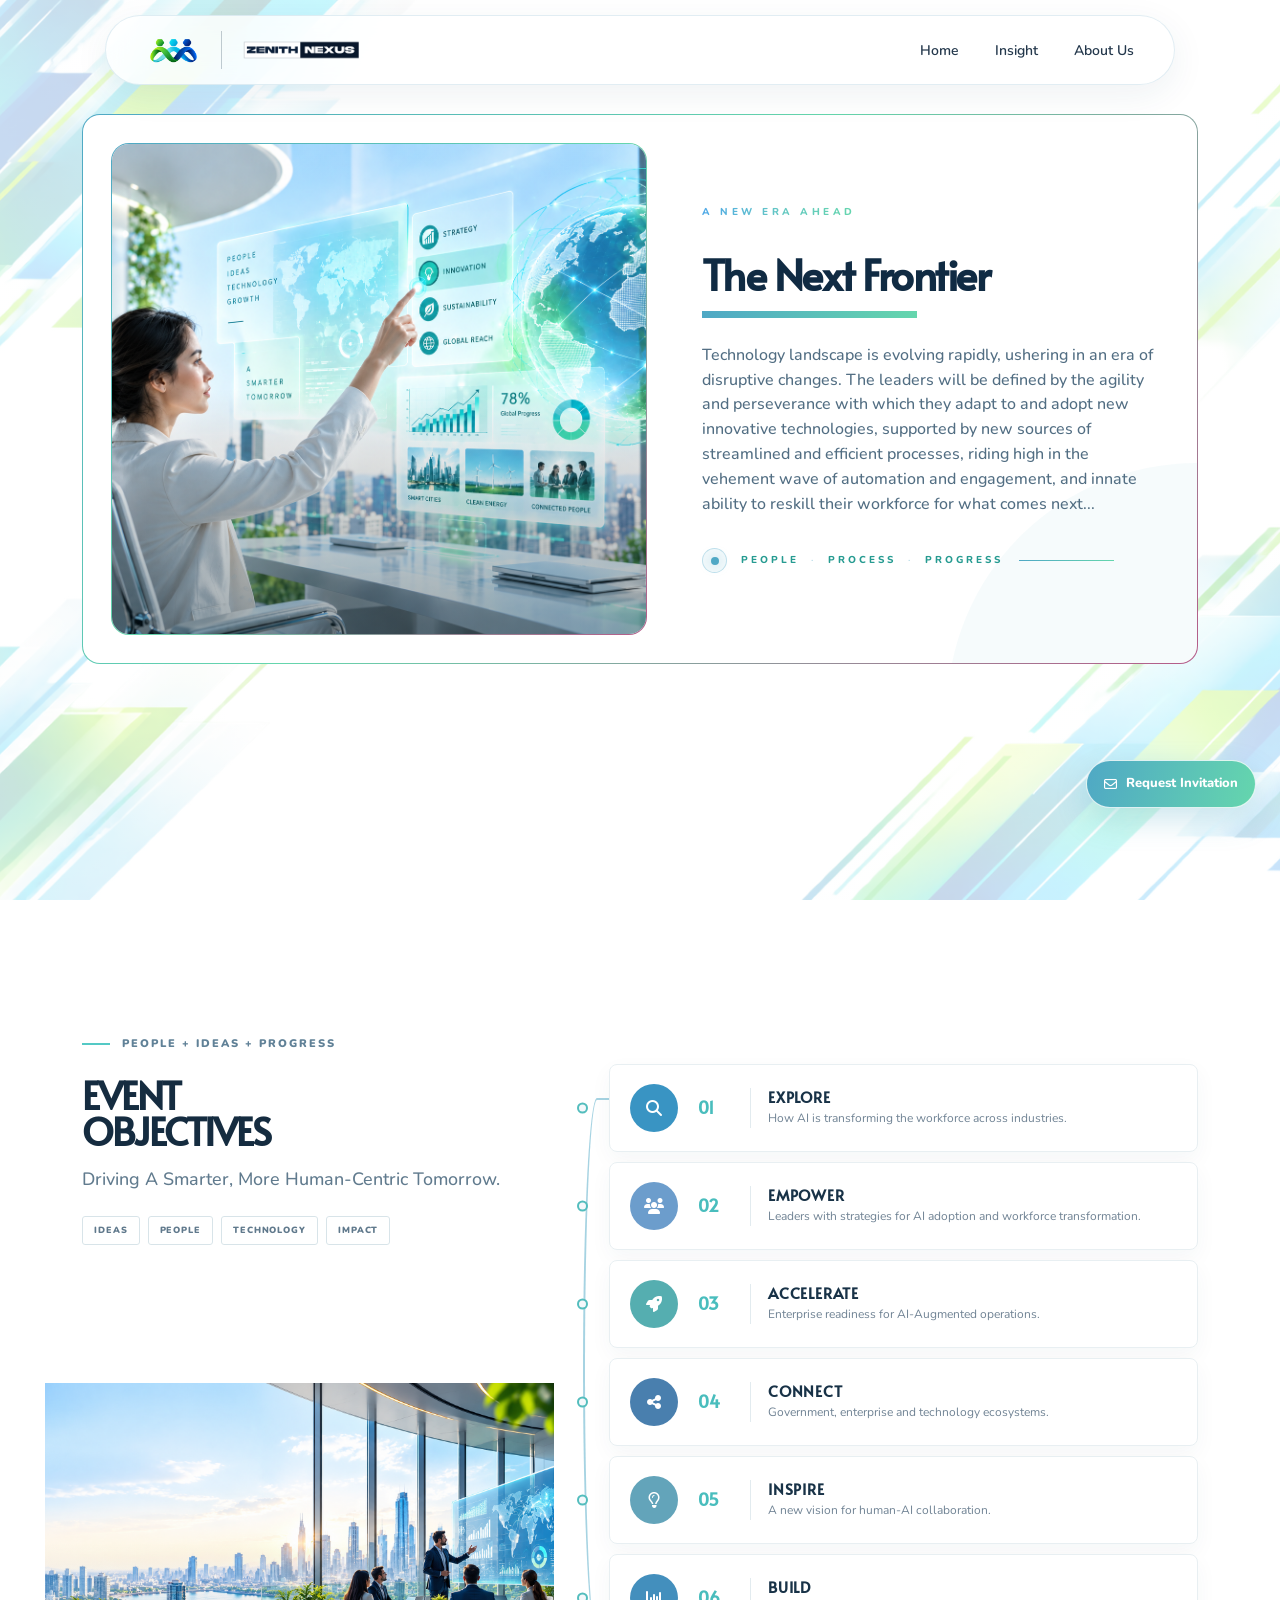
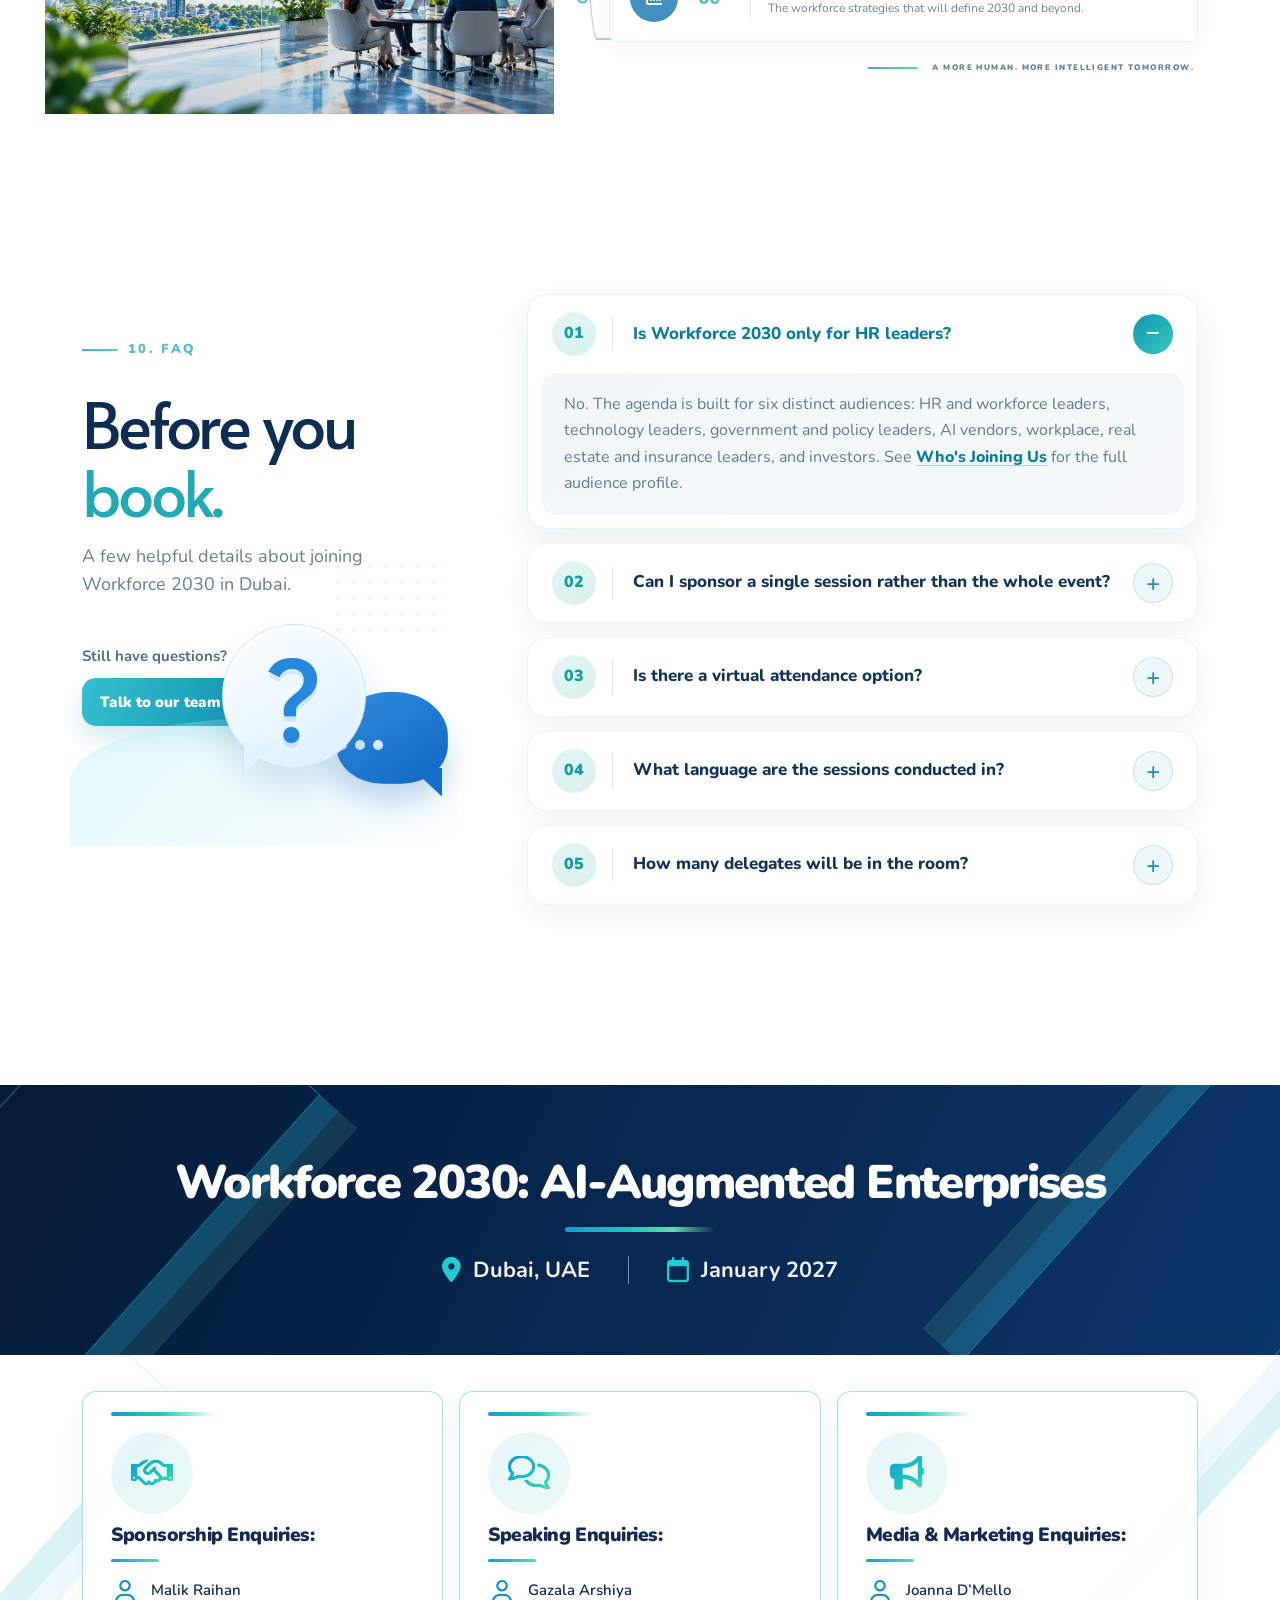
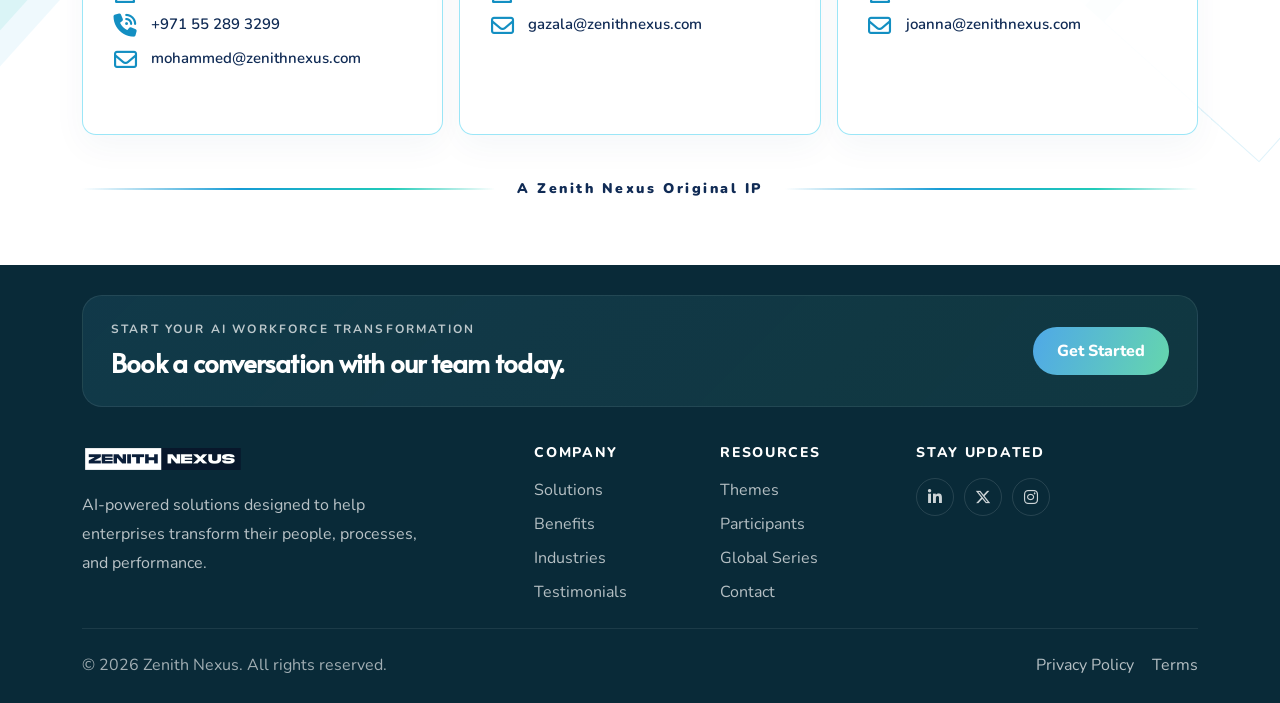
==== about-us.html @ c0934b0c "Base" ====
<!doctype html>
<html lang="en">
  <head>
    <meta charset="UTF-8" />
    <meta name="viewport" content="width=device-width, initial-scale=1.0" />

    <title>Workforce 2030</title>
    <link rel="icon" type="image/png" href="./images/Workforce-logo.png" />

    <meta
      name="description"
      content="Discover how AI helps HR teams and businesses improve hiring, employee experience, and productivity."
    />

    <link rel="preconnect" href="https://fonts.googleapis.com" />
    <link rel="preconnect" href="https://fonts.gstatic.com" crossorigin />
    <link
      href="https://fonts.googleapis.com/css2?family=Alata&family=Nunito:wght@400;500;600;700;800&display=swap"
      rel="stylesheet"
    />

    <link
      href="https://cdn.jsdelivr.net/npm/bootstrap@5.3.3/dist/css/bootstrap.min.css"
      rel="stylesheet"
    />

    <link
      rel="stylesheet"
      href="https://cdn.jsdelivr.net/npm/swiper@11/swiper-bundle.min.css"
    />

    <link
      rel="stylesheet"
      href="https://cdnjs.cloudflare.com/ajax/libs/font-awesome/6.5.2/css/all.min.css"
    />

    <link rel="stylesheet" href="style.css" />
  </head>

  <body>
    <button class="back-to-top" id="backToTop" aria-label="Back to top">
      <i class="fa-solid fa-arrow-up"></i>
    </button>
    <button
      class="invitation-float-btn"
      type="button"
      data-bs-toggle="modal"
      data-bs-target="#invitationModal"
    >
      <i class="fa-regular fa-envelope" aria-hidden="true"></i>
      Request Invitation
    </button>

    <main>
      <header class="site-header">
        <nav class="navbar navbar-expand-lg navbar-light nav-animate">
          <div class="container">
            <a
              class="navbar-brand"
              href="./index.html"
              aria-label="Workforce 2030 home"
            >
              <img
                src="./images/Workforce-logo.png"
                alt=""
                class="navbar-logo"
              />
              <span class="navbar-logo-divider" aria-hidden="true"></span>
              <img src="./images/Zenith Nexus Logo.png" alt="" />
            </a>

            <button
              class="navbar-toggler"
              type="button"
              data-bs-toggle="collapse"
              data-bs-target="#mainNav"
              aria-controls="mainNav"
              aria-expanded="false"
              aria-label="Toggle navigation"
            >
              <span class="navbar-toggler-icon"></span>
            </button>

            <div class="collapse navbar-collapse" id="mainNav">
              <ul class="navbar-nav ms-auto align-items-lg-center gap-lg-3">
                <li class="nav-item">
                  <a class="nav-link" href="./index.html">Home</a>
                </li>
                <li class="nav-item">
                  <a class="nav-link" href="./insight.html">Insight</a>
                </li>
                <li class="nav-item">
                  <a class="nav-link" href="./about-us.html">About Us</a>
                </li>
              </ul>

              <!-- <div class="nav-chip-wrap">
                <a href="#contact" class="btn btn-primary ms-lg-3">
                  Book a Demo
                </a>
              </div> -->
            </div>
          </div>
        </nav>
      </header>

      <section class="moment-section" id="benefits">
        <div class="container">
          <div class="moment-card">
            <!-- Decorative wave inside the card -->

            <div class="moment-image-wrap">
              <img
                src="./images/work.png"
                alt="AI-powered technology and global connectivity"
                class="moment-image"
              />
            </div>

            <div class="moment-content">
              <div class="moment-topline">
                <span class="moment-eyebrow"> A NEW ERA AHEAD </span>
              </div>

              <h2>The Next Frontier</h2>

              <div class="moment-heading-line"></div>

              <p class="moment-description">
                Technology landscape is evolving rapidly, ushering in an era of
                disruptive changes. The leaders will be defined by the agility
                and perseverance with which they adapt to and adopt new
                innovative technologies, supported by new sources of streamlined
                and efficient processes, riding high in the vehement wave of
                automation and engagement, and innate ability to reskill their
                workforce for what comes next...
              </p>

              <div class="moment-footer">
                <div class="moment-status-dot">
                  <span></span>
                </div>

                <span>PEOPLE</span>
                <b>·</b>
                <span>PROCESS</span>
                <b>·</b>
                <span>PROGRESS</span>

                <div class="moment-footer-line"></div>
              </div>
            </div>
          </div>
        </div>
      </section>

      <section class="agenda-section" id="agenda">
        <!-- <div class="container">
          <header class="agenda-header">
            <span class="agenda-heading-rule"></span>
            <h2>AGENDA</h2>
            <p>Two focused days. Bigger conversations. Real outcomes.</p>
          </header> -->

          <!-- Agenda day cards are on hold until the agenda is finalized.
          <div class="agenda-days">
            <article class="agenda-day-card">
              <div class="agenda-day-content">
                <span class="agenda-day-label">DAY 1</span>
                <h3>Designing the <span>Agentic Enterprise</span></h3>
                <span class="agenda-card-rule"></span>
                <p>
                  Exploring how organizations are restructuring work, teams,
                  leadership and productivity around AI agents.
                </p>
              </div>

              <div
                class="agenda-illustration agenda-illustration-ai"
                aria-hidden="true"
              >
                <span class="agenda-illustration-orbit"></span>
                <i class="fa-solid fa-microchip"></i>
                <span class="agenda-ai-label">AI</span>
              </div>

              <div class="agenda-topics">
                <div class="agenda-topic">
                  <i class="fa-solid fa-people-arrows" aria-hidden="true"></i>
                  <span>Work<br />Redesign</span>
                </div>
                <div class="agenda-topic">
                  <i class="fa-solid fa-gear" aria-hidden="true"></i>
                  <span>Team<br />Structures</span>
                </div>
                <div class="agenda-topic">
                  <i class="fa-solid fa-chart-column" aria-hidden="true"></i>
                  <span>Leadership<br />&amp; Productivity</span>
                </div>
              </div>
            </article>

            <article class="agenda-day-card">
              <div class="agenda-day-content">
                <span class="agenda-day-label">DAY 2</span>
                <h3>Governing the <span>Agentic Workforce</span></h3>
                <span class="agenda-card-rule"></span>
                <p>
                  Examining the policies, governance frameworks, workforce
                  strategies and accountability models required to scale AI
                  responsibly.
                </p>
              </div>

              <div
                class="agenda-illustration agenda-illustration-governance"
                aria-hidden="true"
              >
                <span class="agenda-illustration-orbit"></span>
                <i class="fa-solid fa-scale-balanced"></i>
              </div>

              <div class="agenda-topics">
                <div class="agenda-topic">
                  <i class="fa-solid fa-shield-halved" aria-hidden="true"></i>
                  <span>Policies &amp;<br />Governance</span>
                </div>
                <div class="agenda-topic">
                  <i class="fa-solid fa-users" aria-hidden="true"></i>
                  <span>Workforce<br />Strategies</span>
                </div>
                <div class="agenda-topic">
                  <i class="fa-regular fa-file-lines" aria-hidden="true"></i>
                  <span>Accountability<br />&amp; Responsible AI</span>
                </div>
              </div>
            </article>
          </div>
          -->

          <!-- <div class="agenda-download-wrap">
            <a
              class="agenda-download"
              href="#contact-form"
              aria-label="Request the Workforce 2030 agenda"
            >
              <i class="fa-solid fa-download" aria-hidden="true"></i>
              <span>Click to <strong>DOWNLOAD THE AGENDA</strong></span>
              <span class="agenda-download-arrow" aria-hidden="true">
                <i class="fa-solid fa-chevron-right"></i>
              </span>
            </a>
          </div> -->
        </div>
      </section>

      <section class="event-objectives-section" id="event-objectives">
        <div class="container">
          <div class="event-objectives-wrapper">
            <!-- LEFT SIDE -->
            <div class="event-objectives-intro">
              <div class="objectives-label">
                <span></span>
                PEOPLE + IDEAS + PROGRESS
              </div>

              <h2>
                EVENT
                <span>OBJECTIVES</span>
              </h2>

              <div class="objectives-line"></div>

              <p class="objectives-tagline">
                Driving a smarter, more human-centric tomorrow.
              </p>

              <div class="objectives-keywords">
                <span>IDEAS</span>
                <span>PEOPLE</span>
                <span>TECHNOLOGY</span>
                <span>IMPACT</span>
              </div>

              <div class="objectives-visual" aria-hidden="true">
                <img src="./images/mmmmmm.png" alt="" />
              </div>
            </div>

            <!-- RIGHT SIDE -->
            <div class="event-objectives-list">
              <!-- OBJECTIVE 01 -->
              <article class="objective-item">
                <div class="objective-number">01</div>

                <div class="objective-icon">
                  <i class="fa-solid fa-magnifying-glass"></i>
                </div>

                <div class="objective-content">
                  <h3>EXPLORE</h3>

                  <p>How AI is transforming the workforce across industries.</p>
                </div>
              </article>

              <!-- OBJECTIVE 02 -->
              <article class="objective-item">
                <div class="objective-number">02</div>

                <div class="objective-icon">
                  <i class="fa-solid fa-users"></i>
                </div>

                <div class="objective-content">
                  <h3>EMPOWER</h3>

                  <p>
                    Leaders with strategies for AI adoption and workforce
                    transformation.
                  </p>
                </div>
              </article>

              <!-- OBJECTIVE 03 -->
              <article class="objective-item">
                <div class="objective-number">03</div>

                <div class="objective-icon">
                  <i class="fa-solid fa-rocket"></i>
                </div>

                <div class="objective-content">
                  <h3>ACCELERATE</h3>

                  <p>Enterprise readiness for AI-Augmented operations.</p>
                </div>
              </article>

              <!-- OBJECTIVE 04 -->
              <article class="objective-item">
                <div class="objective-number">04</div>

                <div class="objective-icon">
                  <i class="fa-solid fa-share-nodes"></i>
                </div>

                <div class="objective-content">
                  <h3>CONNECT</h3>

                  <p>Government, enterprise and technology ecosystems.</p>
                </div>
              </article>

              <!-- OBJECTIVE 05 -->
              <article class="objective-item">
                <div class="objective-number">05</div>

                <div class="objective-icon">
                  <i class="fa-regular fa-lightbulb"></i>
                </div>

                <div class="objective-content">
                  <h3>INSPIRE</h3>

                  <p>A new vision for human-AI collaboration.</p>
                </div>
              </article>

              <!-- OBJECTIVE 06 -->
              <article class="objective-item">
                <div class="objective-number">06</div>

                <div class="objective-icon">
                  <i class="fa-solid fa-chart-column"></i>
                </div>

                <div class="objective-content">
                  <h3>BUILD</h3>

                  <p>
                    The workforce strategies that will define 2030 and beyond.
                  </p>
                </div>
              </article>

              <!-- BOTTOM MESSAGE -->
              <div class="objectives-bottom">
                <span></span>

                <p>A MORE HUMAN. MORE INTELLIGENT TOMORROW.</p>
              </div>
            </div>
          </div>
        </div>
      </section>

      <section class="faq-section" id="faq">
        <div class="container">
          <div class="faq-layout">
            <div class="faq-intro">
              <span class="faq-eyebrow">10. FAQ</span>
              <h2>Before you <span>book.</span></h2>
              <p>
                A few helpful details about joining Workforce 2030 in Dubai.
              </p>
              <a class="faq-contact-link" href="#contact-form">
                Still have questions?
                <span
                  >Talk to our team
                  <i class="fa-solid fa-arrow-right" aria-hidden="true"></i
                ></span>
              </a>
              <div class="faq-illustration" aria-hidden="true">
                <span class="faq-illustration-dots"></span>
                <span class="faq-chat-bubble faq-chat-bubble-back">
                  <i></i><i></i><i></i>
                </span>
                <span class="faq-chat-bubble faq-chat-bubble-front">?</span>
              </div>
            </div>

            <div class="accordion faq-accordion" id="workforceFaq">
              <div class="accordion-item">
                <h3 class="accordion-header" id="faq-heading-one">
                  <button
                    class="accordion-button"
                    type="button"
                    data-bs-toggle="collapse"
                    data-bs-target="#faq-answer-one"
                    aria-expanded="true"
                    aria-controls="faq-answer-one"
                  >
                    <span class="faq-question-number" aria-hidden="true"
                      >01</span
                    >
                    <span
                      class="faq-question-divider"
                      aria-hidden="true"
                    ></span>
                    Is Workforce 2030 only for HR leaders?
                  </button>
                </h3>
                <div
                  id="faq-answer-one"
                  class="accordion-collapse collapse show"
                  aria-labelledby="faq-heading-one"
                  data-bs-parent="#workforceFaq"
                >
                  <div class="accordion-body">
                    No. The agenda is built for six distinct audiences: HR and
                    workforce leaders, technology leaders, government and policy
                    leaders, AI vendors, workplace, real estate and insurance
                    leaders, and investors. See
                    <a href="#who-participate">Who's Joining Us</a> for the full
                    audience profile.
                  </div>
                </div>
              </div>

              <div class="accordion-item">
                <h3 class="accordion-header" id="faq-heading-two">
                  <button
                    class="accordion-button collapsed"
                    type="button"
                    data-bs-toggle="collapse"
                    data-bs-target="#faq-answer-two"
                    aria-expanded="false"
                    aria-controls="faq-answer-two"
                  >
                    <span class="faq-question-number" aria-hidden="true"
                      >02</span
                    >
                    <span
                      class="faq-question-divider"
                      aria-hidden="true"
                    ></span>
                    Can I sponsor a single session rather than the whole event?
                  </button>
                </h3>
                <div
                  id="faq-answer-two"
                  class="accordion-collapse collapse"
                  aria-labelledby="faq-heading-two"
                  data-bs-parent="#workforceFaq"
                >
                  <div class="accordion-body">
                    Yes. Sponsorship is structured around individual formats:
                    the Meet the New Colleague solo slot, a panel seat, or the
                    LeadHer.
                    <a href="./request-invitation.html"
                      >Request the prospectus</a
                    >
                    for full details.
                  </div>
                </div>
              </div>

              <div class="accordion-item">
                <h3 class="accordion-header" id="faq-heading-three">
                  <button
                    class="accordion-button collapsed"
                    type="button"
                    data-bs-toggle="collapse"
                    data-bs-target="#faq-answer-three"
                    aria-expanded="false"
                    aria-controls="faq-answer-three"
                  >
                    <span class="faq-question-number" aria-hidden="true"
                      >03</span
                    >
                    <span
                      class="faq-question-divider"
                      aria-hidden="true"
                    ></span>
                    Is there a virtual attendance option?
                  </button>
                </h3>
                <div
                  id="faq-answer-three"
                  class="accordion-collapse collapse"
                  aria-labelledby="faq-heading-three"
                  data-bs-parent="#workforceFaq"
                >
                  <div class="accordion-body">
                    Workforce 2030 is designed as an in-person, single-track
                    forum to preserve the closed-door, off-the-record quality of
                    its discussions. Selected keynote content may be made
                    available after the event; ask your delegate contact for
                    details.
                  </div>
                </div>
              </div>

              <div class="accordion-item">
                <h3 class="accordion-header" id="faq-heading-four">
                  <button
                    class="accordion-button collapsed"
                    type="button"
                    data-bs-toggle="collapse"
                    data-bs-target="#faq-answer-four"
                    aria-expanded="false"
                    aria-controls="faq-answer-four"
                  >
                    <span class="faq-question-number" aria-hidden="true"
                      >04</span
                    >
                    <span
                      class="faq-question-divider"
                      aria-hidden="true"
                    ></span>
                    What language are the sessions conducted in?
                  </button>
                </h3>
                <div
                  id="faq-answer-four"
                  class="accordion-collapse collapse"
                  aria-labelledby="faq-heading-four"
                  data-bs-parent="#workforceFaq"
                >
                  <div class="accordion-body">
                    All keynotes, panels, and fireside chats are conducted in
                    English.
                  </div>
                </div>
              </div>

              <div class="accordion-item">
                <h3 class="accordion-header" id="faq-heading-five">
                  <button
                    class="accordion-button collapsed"
                    type="button"
                    data-bs-toggle="collapse"
                    data-bs-target="#faq-answer-five"
                    aria-expanded="false"
                    aria-controls="faq-answer-five"
                  >
                    <span class="faq-question-number" aria-hidden="true"
                      >05</span
                    >
                    <span
                      class="faq-question-divider"
                      aria-hidden="true"
                    ></span>
                    How many delegates will be in the room?
                  </button>
                </h3>
                <div
                  id="faq-answer-five"
                  class="accordion-collapse collapse"
                  aria-labelledby="faq-heading-five"
                  data-bs-parent="#workforceFaq"
                >
                  <div class="accordion-body">
                    Workforce 2030 is capped at 200 senior delegates. The
                    deliberately intimate format keeps the conversation working
                    rather than performative.
                  </div>
                </div>
              </div>
            </div>
          </div>
        </div>
      </section>

      <section class="pre-footer-enquiries" aria-labelledby="enquiries-title">
        <div class="enquiries-event-banner">
          <div class="enquiries-banner-content">
            <h2 id="enquiries-title">
              Workforce 2030: AI-Augmented Enterprises
            </h2>
            <span class="enquiries-banner-rule" aria-hidden="true"></span>
            <div class="enquiries-event-details">
            
              <span>
                <i class="fa-solid fa-location-dot" aria-hidden="true"></i>
                Dubai, UAE
              </span>
              <span>
                <i class="fa-regular fa-calendar" aria-hidden="true"></i>
                January 2027
              </span>
            </div>
          </div>
        </div>

        <div class="container enquiries-content">
          <div class="enquiries-grid">
            <article class="enquiry-card">
              <span class="enquiry-card-rule" aria-hidden="true"></span>
              <span class="enquiry-icon" aria-hidden="true">
                <i class="fa-regular fa-handshake"></i>
              </span>
              <h3>Sponsorship Enquiries:</h3>
              <span class="enquiry-heading-rule" aria-hidden="true"></span>
              <div class="enquiry-contact-list">
                <p>
                  <i class="fa-regular fa-user" aria-hidden="true"></i>
                  <span>Malik Raihan</span>
                </p>
                <p>
                  <i class="fa-solid fa-phone-volume" aria-hidden="true"></i>
                  <a href="tel:+971552893299">+971 55 289 3299</a>
                </p>
                <p>
                  <i class="fa-regular fa-envelope" aria-hidden="true"></i>
                  <a href="mailto:mohammed@zenithnexus.com"
                    >mohammed@zenithnexus.com</a
                  >
                </p>
              </div>
            </article>

            <article class="enquiry-card">
              <span class="enquiry-card-rule" aria-hidden="true"></span>
              <span class="enquiry-icon" aria-hidden="true">
                <i class="fa-regular fa-comments"></i>
              </span>
              <h3>Speaking Enquiries:</h3>
              <span class="enquiry-heading-rule" aria-hidden="true"></span>
              <div class="enquiry-contact-list">
                <p>
                  <i class="fa-regular fa-user" aria-hidden="true"></i>
                  <span>Gazala Arshiya</span>
                </p>
                <p>
                  <i class="fa-regular fa-envelope" aria-hidden="true"></i>
                  <a href="mailto:gazala@zenithnexus.com"
                    >gazala@zenithnexus.com</a
                  >
                </p>
              </div>
            </article>

            <article class="enquiry-card">
              <span class="enquiry-card-rule" aria-hidden="true"></span>
              <span class="enquiry-icon" aria-hidden="true">
                <i class="fa-solid fa-bullhorn"></i>
              </span>
              <h3>Media &amp; Marketing Enquiries:</h3>
              <span class="enquiry-heading-rule" aria-hidden="true"></span>
              <div class="enquiry-contact-list">
                <p>
                  <i class="fa-regular fa-user" aria-hidden="true"></i>
                  <span>Joanna D’Mello</span>
                </p>
                <p>
                  <i class="fa-regular fa-envelope" aria-hidden="true"></i>
                  <a href="mailto:joanna@zenithnexus.com"
                    >joanna@zenithnexus.com</a
                  >
                </p>
              </div>
            </article>
          </div>

          <div class="enquiries-ip-line">
            <span aria-hidden="true"></span>
            <p>A Zenith Nexus Original IP</p>
            <span aria-hidden="true"></span>
          </div>
        </div>
      </section>
    </main>

    <div
      class="modal fade invitation-modal"
      id="invitationModal"
      tabindex="-1"
      aria-labelledby="invitationModalTitle"
      aria-hidden="true"
    >
      <div class="modal-dialog modal-dialog-centered modal-lg">
        <div class="modal-content invitation-modal-content">
          <div class="modal-header invitation-modal-header">
            <div>
              <span class="invitation-modal-kicker">WORKFORCE 2030</span>
              <h2 class="modal-title" id="invitationModalTitle">
                REQUEST INVITATION
              </h2>
              <span class="invitation-title-rule" aria-hidden="true"></span>
              <p>
                Submit your details for invitation consideration to Workforce
                2030, an executive forum on AI-augmented enterprises.
              </p>
            </div>
            <button
              type="button"
              class="btn-close invitation-modal-close"
              data-bs-dismiss="modal"
              aria-label="Close"
            ></button>
          </div>
          <div class="modal-body invitation-modal-body">
            <form id="invitationRequestForm" class="invitation-form">
              <div class="invitation-form-grid">
                <div class="invitation-form-field">
                  <label for="invitationFirstName">First Name*</label>
                  <input
                    id="invitationFirstName"
                    name="firstName"
                    autocomplete="given-name"
                    required
                  />
                </div>
                <div class="invitation-form-field">
                  <label for="invitationLastName">Last Name*</label>
                  <input
                    id="invitationLastName"
                    name="lastName"
                    autocomplete="family-name"
                    required
                  />
                </div>
                <div class="invitation-form-field">
                  <label for="invitationEmail">Business Email*</label>
                  <input
                    id="invitationEmail"
                    name="email"
                    type="email"
                    autocomplete="email"
                    required
                  />
                </div>
                <div class="invitation-form-field">
                  <label for="invitationMobile">Mobile Number*</label>
                  <input
                    id="invitationMobile"
                    name="mobile"
                    type="tel"
                    autocomplete="tel"
                    required
                  />
                </div>
                <div class="invitation-form-field">
                  <label for="invitationJobTitle">Job Title*</label>
                  <input
                    id="invitationJobTitle"
                    name="jobTitle"
                    autocomplete="organization-title"
                    required
                  />
                </div>
                <div class="invitation-form-field">
                  <label for="invitationCompany">Company / Organisation*</label>
                  <input
                    id="invitationCompany"
                    name="company"
                    autocomplete="organization"
                    required
                  />
                </div>
                <div class="invitation-form-field">
                  <label for="invitationCountry">Country*</label>
                  <input
                    id="invitationCountry"
                    name="country"
                    autocomplete="country-name"
                    required
                  />
                </div>
                <div class="invitation-form-field">
                  <label for="invitationOrganisationType"
                    >Organisation Type*</label
                  >
                  <select
                    id="invitationOrganisationType"
                    name="organisationType"
                    required
                  >
                    <option value="" selected disabled>Select</option>
                    <option value="enterprise">Enterprise</option>
                    <option value="government">Government</option>
                    <option value="technology-provider">
                      Technology Provider
                    </option>
                    <option value="consulting">Consulting / Advisory</option>
                    <option value="other">Other</option>
                  </select>
                </div>
              </div>
              <div class="invitation-form-field invitation-message-field">
                <label for="invitationMessage"
                  >Message / Area of Interest</label
                >
                <textarea
                  id="invitationMessage"
                  name="message"
                  rows="3"
                  placeholder="Tell us whether you are interested in attending, partnering, sponsorship, speaking, or a private discussion."
                ></textarea>
              </div>
              <label class="invitation-consent" for="invitationConsent">
                <input
                  id="invitationConsent"
                  name="consent"
                  type="checkbox"
                  required
                />
                <span
                  >I agree to be contacted by Zenith Nexus regarding Workforce
                  2030.</span
                >
              </label>
              <p
                class="invitation-form-status"
                id="invitationFormStatus"
                role="status"
                aria-live="polite"
                hidden
              ></p>
              <button class="invitation-submit-btn" type="submit">
                SUBMIT INVITATION REQUEST
                <i class="fa-solid fa-arrow-right" aria-hidden="true"></i>
              </button>
              <p class="invitation-form-note">
                Your information will be used to review your invitation request.
              </p>
            </form>
          </div>
        </div>
      </div>
    </div>

    <footer class="site-footer">
      <div class="container">
        <div class="footer-cta-bar">
          <div>
            <span>Start your AI workforce transformation</span>
            <strong>Book a conversation with our team today.</strong>
          </div>

          <a href="#contact-form" class="btn btn-primary">Get Started</a>
        </div>

        <div class="footer-main">
          <div class="footer-brand">
            <img src="./images/Zenith Nexus Logo.png" alt="Zenith Nexus Logo" />
            <p>
              AI-powered solutions designed to help enterprises transform their
              people, processes, and performance.
            </p>
          </div>

          <div class="footer-links">
            <div>
              <h4>Company</h4>
              <ul>
                <li><a href="#solutions">Solutions</a></li>
                <li><a href="#benefits">Benefits</a></li>
                <li><a href="#industries">Industries</a></li>
                <li><a href="#testimonials">Testimonials</a></li>
              </ul>
            </div>

            <div>
              <h4>Resources</h4>
              <ul>
                <li><a href="#themes">Themes</a></li>
                <li><a href="#who-participate">Participants</a></li>
                <li><a href="#global-series">Global Series</a></li>
                <li><a href="#contact-form">Contact</a></li>
              </ul>
            </div>
          </div>

          <div class="footer-newsletter">
            <h4>Stay Updated</h4>

            <div class="social-links">
              <a href="#" aria-label="LinkedIn"
                ><i class="fa-brands fa-linkedin-in"></i
              ></a>
              <a href="#" aria-label="X"
                ><i class="fa-brands fa-x-twitter"></i
              ></a>
              <a href="#" aria-label="Instagram"
                ><i class="fa-brands fa-instagram"></i
              ></a>
            </div>
          </div>
        </div>

        <div class="footer-bottom">
          <p>© 2026 Zenith Nexus. All rights reserved.</p>
          <div class="footer-meta">
            <a href="#">Privacy Policy</a>
            <a href="#">Terms</a>
          </div>
        </div>
      </div>
    </footer>

    <script src="https://cdn.jsdelivr.net/npm/bootstrap@5.3.3/dist/js/bootstrap.bundle.min.js"></script>

    <script src="https://cdn.jsdelivr.net/npm/swiper@11/swiper-bundle.min.js"></script>
    <script src="./script.js"></script>

    <script>
      const backToTopButton = document.getElementById("backToTop");

      const toggleBackToTop = () => {
        if (window.scrollY > 300) {
          backToTopButton.classList.add("is-visible");
        } else {
          backToTopButton.classList.remove("is-visible");
        }
      };

      window.addEventListener("scroll", toggleBackToTop);

      backToTopButton.addEventListener("click", () => {
        window.scrollTo({ top: 0, behavior: "smooth" });
      });

      const invitationRequestForm = document.getElementById(
        "invitationRequestForm",
      );
      const invitationFormStatus = document.getElementById(
        "invitationFormStatus",
      );

      invitationRequestForm.addEventListener("submit", (event) => {
        event.preventDefault();
        invitationFormStatus.textContent =
          "Invitation requests are not connected to a submission service yet.";
        invitationFormStatus.hidden = false;
      });
    </script>
  </body>
</html>
---- style.css ----
:root {
  --primary-color: #4fa8c5;
  --secondary-color: #65d6ad;
  --accent-color: #b65b89;
  --heading-color: #102b43;
  --text-color: #506d87;
  --light-bg: #f4fbfd;
  --white: #ffffff;
  --dark-green: #062c28;

  --heading-font: "Alata", sans-serif;
  --para-font: "Nunito", sans-serif;
}

* {
  margin: 0;
  padding: 0;
  box-sizing: border-box;
}

html {
  scroll-behavior: smooth;
  overflow-x: hidden;
}

body {
  font-family: var(--para-font);
  color: var(--text-color);
  background: var(--white);
  overflow-x: hidden;
}

img {
  max-width: 100%;
  height: auto;
}

a {
  text-decoration: none;
}

.container {
  position: relative;
  z-index: 5;
}

.back-to-top {
  position: fixed;
  right: 24px;
  bottom: 24px;
  z-index: 999;
  display: inline-flex;
  align-items: center;
  justify-content: center;
  width: 52px;
  height: 52px;
  border: none;
  border-radius: 50%;
  background: linear-gradient(
    135deg,
    var(--primary-color),
    var(--secondary-color)
  );
  color: #ffffff;
  box-shadow: 0 16px 35px rgba(79, 168, 197, 0.24);
  opacity: 0;
  visibility: hidden;
  transform: translateY(16px);
  transition:
    opacity 0.25s ease,
    visibility 0.25s ease,
    transform 0.25s ease;
}

.back-to-top.is-visible {
  opacity: 1;
  visibility: visible;
  transform: translateY(0);
}

.back-to-top:hover {
  transform: translateY(-2px);
}

.site-header {
  position: fixed;
  top: 0;
  left: 0;
  width: 100%;
  z-index: 100;
  padding: 15px 0 0;
  background: transparent;
}

.site-header .navbar {
  position: relative;
  width: calc(100% - 40px);
  max-width: 1070px;
  min-height: 66px;
  margin: 0 auto;
  padding: 10px 18px 10px 28px;

  border: 1px solid rgba(170, 202, 220, 0.35);
  border-radius: 50px;

  background: rgba(255, 255, 255, 0.82);
  box-shadow: 0 10px 35px rgba(30, 75, 100, 0.07);

  backdrop-filter: blur(18px);
  -webkit-backdrop-filter: blur(18px);
}

.navbar-brand {
  display: flex;
  align-items: center;
  gap: 20px;
  flex-shrink: 0;
}

.navbar-brand img {
  display: block;
  width: 125px;
  height: auto;
  object-fit: contain;
}
.navbar-logo {
  width: 55px !important;
}

.navbar-brand .navbar-me-logo {
  display: block;
  width: 66px;
  height: 38px;
  flex: 0 0 auto;
}

.navbar-brand .navbar-logo-divider {
  width: 1px;
  height: 38px;
  flex: 0 0 auto;
  background: rgba(16, 43, 67, 0.24);
}

.navbar-nav {
  align-items: center;
}

.site-header .nav-link {
  position: relative;
  padding: 8px 10px !important;

  color: #24384c !important;
  font-size: 14px;
  font-weight: 600;

  transition: color 0.3s ease;
}

.site-header .nav-link::after {
  content: "";

  position: absolute;
  left: 10px;
  right: 10px;
  bottom: 1px;

  width: 0;
  height: 2px;

  border-radius: 10px;
  background: linear-gradient(
    90deg,
    var(--primary-color),
    var(--secondary-color)
  );

  transition: width 0.3s ease;
}

.site-header .nav-link:hover {
  color: var(--primary-color) !important;
}

.site-header .nav-link:hover::after {
  width: calc(100% - 20px);
}

.nav-chip-wrap {
  display: flex;
  align-items: center;
}

.site-header .btn-primary {
  display: inline-flex;
  align-items: center;
  justify-content: center;

  min-height: 40px;
  padding: 10px 22px;

  border: none;
  border-radius: 30px;

  color: #ffffff;
  background: linear-gradient(110deg, #4fa8e8, #65d6ad);

  font-size: 13px;
  font-weight: 800;

  box-shadow: 0 7px 18px rgba(79, 168, 197, 0.12);

  transition:
    transform 0.3s ease,
    box-shadow 0.3s ease;
}

.site-header .btn-primary:hover {
  color: #ffffff;
  transform: translateY(-2px);
  box-shadow: 0 10px 25px rgba(79, 168, 197, 0.22);
}

.site-header .navbar-toggler {
  padding: 7px 10px;
  border: 1px solid rgba(16, 43, 67, 0.2);
  border-radius: 12px;
}

.site-header .navbar-toggler:focus {
  box-shadow: 0 0 0 3px rgba(79, 168, 197, 0.15);
}

.hero-section {
  position: relative;
  display: flex;
  align-items: center;

  min-height: 760px;
  padding: 140px 0 70px;

  overflow: hidden;
  isolation: isolate;

  background: #102b43;
}

.hero-background-slider {
  position: absolute;
  inset: 0;
  z-index: -4;
  pointer-events: none;
}

.hero-background-slider .swiper-slide,
.hero-background-slider img {
  width: 100%;
  height: 100%;
}

.hero-background-slider img {
  display: block;
  object-fit: cover;
  object-position: center;
}

.hero-overlay {
  position: absolute;
  inset: 0;
  z-index: -3;

  background:
    linear-gradient(
      90deg,
      rgba(3, 28, 54, 0.88) 0%,
      rgba(3, 28, 54, 0.76) 34%,
      rgba(3, 28, 54, 0.25) 63%,
      rgba(3, 28, 54, 0.08) 100%
    ),
    linear-gradient(
      180deg,
      rgba(3, 28, 54, 0.12) 0%,
      transparent 50%,
      rgba(3, 28, 54, 0.34) 100%
    );

  pointer-events: none;
}

.hero-section .container {
  width: 100%;
}

.hero-section .row {
  min-height: 0;
}

.hero-content {
  position: relative;
  z-index: 6;

  max-width: 750px;
  margin: 0;
  text-align: left;
}

.hero-eyebrow {
  display: inline-flex;
  align-items: center;
  gap: 12px;

  margin-bottom: 27px;
  color: #74e0bd;

  font-size: 13px;
  font-weight: 800;
  letter-spacing: 0.22em;
  text-transform: uppercase;
}

.hero-eyebrow::before {
  content: "";

  width: 9px;
  height: 9px;
  flex-shrink: 0;

  border-radius: 50%;
  background: #74e0bd;

  box-shadow: 0 0 0 4px rgba(116, 224, 189, 0.16);
}

.hero-content h1 {
  max-width: 780px;
  margin: 0;

  color: #ffffff;
  font-family: var(--heading-font);

  font-size: clamp(2.75rem, 4.9vw, 4.65rem);
  font-weight: 700;
  line-height: 0.99;
  /* letter-spacing: -0.045em; */
}

.hero-content h1 .hero-title-line {
  display: block;
}

.hero-content h1 em {
  background: linear-gradient(100deg, #19bdf2 0%, #24d7bb 60%, #4be3ae 100%);
  -webkit-background-clip: text;
  background-clip: text;
  color: transparent;
  font-style: normal;
}

.hero-countdown-panel {
  max-width: 670px;
  margin: 38px 0 0;
  padding: 0;
  border: 0;
  background: transparent;
  box-shadow: none;
}

.hero-countdown-content {
  width: 100%;
}

.hero-event-details {
  display: flex;
  flex-wrap: wrap;
  align-items: center;
  gap: 8px;
  padding: 0 0 15px;
  border-bottom: 1px solid rgba(255, 255, 255, 0.34);

  color: rgba(255, 255, 255, 0.88);
  font-size: 12px;
  font-weight: 800;
  letter-spacing: 0.1em;
  text-transform: uppercase;
}

.hero-event-icon {
  color: #74e0bd;
  font-size: 15px;
}

.hero-event-divider {
  width: 1px;
  height: 18px;
  margin: 0 5px;
  background: rgba(255, 255, 255, 0.3);
}

.hero-countdown-wrap {
  margin-top: 0;
  padding-top: 14px;
}

.hero-countdown-label {
  display: block;
  margin-bottom: 16px;

  color: rgba(255, 255, 255, 0.78);
  font-size: 11px;
  font-weight: 800;
  letter-spacing: 0.16em;
  text-transform: uppercase;
}

.hero-countdown {
  display: flex;
  align-items: center;
  justify-content: flex-start;
  gap: clamp(16px, 2.4vw, 28px);
}

.countdown-unit {
  display: grid;
  justify-items: center;
  flex: 0 0 auto;
  min-width: 0;
  gap: 7px;
}

.countdown-hexagon {
  position: relative;
  display: grid;
  place-items: center;
  width: clamp(62px, 6vw, 76px);
  aspect-ratio: 100 / 90;
}

.countdown-hexagon svg {
  position: absolute;
  inset: 0;
  width: 100%;
  height: 100%;
  overflow: visible;
}

.countdown-hexagon polygon {
  fill: none;
  stroke: #27d4dc;
  stroke-width: 2;
  vector-effect: non-scaling-stroke;
}

.countdown-hexagon > span {
  position: relative;
  z-index: 1;
  color: #ffffff;
  font-family: var(--heading-font);
  font-size: clamp(1.45rem, 2.1vw, 1.8rem);
  font-variant-numeric: tabular-nums;
  line-height: 1;
}

.countdown-unit small {
  color: rgba(255, 255, 255, 0.7);
  font-size: 9px;
  font-weight: 800;
  letter-spacing: 0.1em;
  text-transform: uppercase;
}

.countdown-separator {
  display: none;
}

.hero-highlights {
  position: static;
  display: flex;
  align-items: center;
  max-width: 720px;
  margin: 34px 12px 0;
  padding: 0;
  list-style: none;
}

.hero-highlights li {
  display: flex;
  align-items: center;
  gap: 14px;
  flex: 1;
  min-width: 0;
  padding: 0 19px;
  border-right: 1px solid rgba(87, 215, 221, 0.3);
  color: #35d9d3;
}

.hero-highlights li:first-child {
  padding-left: 0;
}

.hero-highlights li:last-child {
  border-right: 0;
}

.hero-highlights li > i {
  font-size: 24px;
}

.hero-highlights li span {
  display: grid;
  gap: 4px;
}

.hero-highlights strong {
  color: #8ce7df;
  font-size: 12px;
  letter-spacing: 0.15em;
  text-transform: uppercase;
}

.hero-highlights small {
  color: rgba(255, 255, 255, 0.65);
  font-size: 9px;
  font-weight: 800;
  letter-spacing: 0.1em;
  text-transform: uppercase;
}

.hero-description {
  max-width: 540px;
  margin: 22px 0 0;

  color: rgba(255, 255, 255, 0.88);
  font-size: 17px;
  font-weight: 600;
  line-height: 1.6;
}

.hero-actions {
  display: flex;
  align-items: center;
  flex-wrap: wrap;
  gap: 12px;

  margin-top: 28px;
}

.hero-actions .btn {
  display: inline-flex;
  align-items: center;
  justify-content: center;

  min-height: 48px;
  padding: 13px 24px;

  border-radius: 30px;

  font-size: 14px;
  font-weight: 800;

  transition:
    transform 0.3s ease,
    box-shadow 0.3s ease;
}

.hero-actions .btn-primary {
  border: none;
  color: #ffffff;

  background: linear-gradient(110deg, #13b9ef, #18d7ae);
  box-shadow: 0 8px 20px rgba(79, 168, 197, 0.16);
}

.hero-actions .btn-primary:hover {
  color: #ffffff;
  transform: translateY(-2px);
  box-shadow: 0 12px 28px rgba(79, 168, 197, 0.25);
}

.hero-actions .btn-primary span {
  margin-left: 10px;
  font-size: 18px;
}

.hero-actions .btn-outline-primary {
  border: 1px solid rgba(255, 255, 255, 0.6);

  color: #ffffff;
  background: rgba(255, 255, 255, 0.08);
}

.hero-actions .btn-outline-primary:hover {
  color: #102b43;
  border-color: #ffffff;
  background: #ffffff;

  transform: translateY(-2px);
}

/* =========================================
   BOTTOM HANDS
   Only bottom positioning is used
========================================= */

.hero-hand {
  position: absolute;
  bottom: 0;

  z-index: 2;
  pointer-events: none;
  user-select: none;

  opacity: 0;

  will-change: transform, opacity;

  animation-duration: 1.5s;
  animation-timing-function: cubic-bezier(0.22, 1, 0.36, 1);
  animation-fill-mode: forwards;
}

.hero-hand img {
  display: block;
  width: 100%;
  height: auto;
  object-fit: contain;
}

.hero-hand-left {
  left: -2%;
  bottom: 14%;

  width: clamp(220px, 35vw, 470px);

  animation-name: handSlideLeft;
  animation-delay: 0.1s;
}

.hero-hand-right {
  right: -2%;
  bottom: 14%;

  width: clamp(220px, 35vw, 470px);

  animation-name: handSlideRight;
  animation-delay: 0.25s;
}

.hero-animate {
  animation: heroFadeUp 1s ease both;
  animation-delay: 0.2s;
}

.nav-animate {
  animation: navFadeDown 0.8s ease both;
}

main section:not(.hero-section):not(.workforce-page-hero):not(.invitation-page-header):not(.workforce-page-content):not(.invitation-page-form-section) {
  padding: 90px 0;
  transform: translate3d(0, 24px, 0);
  transition:
    opacity 0.25s ease,
    transform 0.28s ease,
    visibility 0.25s ease;
  will-change: opacity, transform, visibility;
}

main section:not(.hero-section).reveal-pending {
  opacity: 0;
  visibility: hidden;
}

main section:not(.hero-section).reveal-left {
  /* transform: translate3d(-30px, 0, 0); */
}

main section:not(.hero-section).reveal-right {
  /* transform: translate3d(30px, 0, 0); */
}

main section:not(.hero-section).reveal-up {
  transform: translate3d(0, 24px, 0);
}

main section:not(.hero-section).is-visible {
  opacity: 1;
  visibility: visible;
  transform: translate3d(0, 0, 0);
}

@keyframes heroFadeUp {
  from {
    opacity: 0;
    transform: translateY(24px);
  }

  to {
    opacity: 1;
    transform: translateY(0);
  }
}

@keyframes navFadeDown {
  from {
    opacity: 0;
    transform: translateY(-18px);
  }

  to {
    opacity: 1;
    transform: translateY(0);
  }
}

@keyframes handSlideLeft {
  from {
    opacity: 0;
    transform: translateX(-140px);
  }

  to {
    opacity: 1;
    transform: translateX(0);
  }
}

@keyframes handSlideRight {
  from {
    opacity: 0;
    transform: translateX(140px);
  }

  to {
    opacity: 1;
    transform: translateX(0);
  }
}

.moment-section {
  position: relative;

  padding: 80px 0;
  overflow: hidden;

  background: #ffffff;
}

.moment-card {
  position: relative;

  display: grid;
  grid-template-columns: minmax(0, 1.15fr) minmax(0, 1fr);
  align-items: stretch;

  gap: 55px;
  padding: 28px;

  border: 1px solid transparent;
  border-radius: 18px;

  background:
    linear-gradient(#ffffff, #ffffff) padding-box,
    linear-gradient(135deg, #4fa8c5 0%, #65d6ad 45%, #b65b89 100%) border-box;

  overflow: hidden;
  isolation: isolate;
}
.moment-card::before {
  content: "";

  position: absolute;

  z-index: 0;

  width: 58%;
  height: 240px;

  right: -8%;
  bottom: -55px;
  background-repeat: no-repeat;
  background-position: center;
  background-size: contain;

  opacity: 0.19;

  pointer-events: none;
}

/* =========================================
   CONTENT ABOVE WAVE
========================================= */

.moment-image-wrap,
.moment-content {
  position: relative;
  z-index: 2;
}
.moment-card::after {
  content: "";

  position: absolute;
  right: -250px;
  bottom: -300px;

  width: 500px;
  height: 500px;

  border-radius: 50%;
  background: rgba(79, 168, 197, 0.05);

  pointer-events: none;
}

.moment-image-wrap {
  position: relative;

  min-height: 490px;

  border: 1px solid transparent;
  border-radius: 18px;

  background:
    linear-gradient(#ffffff, #ffffff) padding-box,
    linear-gradient(135deg, #4fa8c5, #65d6ad, #b65b89) border-box;

  overflow: hidden;
}

.moment-image {
  display: block;

  width: 100%;
  height: 100%;
  min-height: 490px;

  object-fit: cover;
  object-position: center;

  transition: transform 0.8s ease;
}

.moment-image-wrap:hover .moment-image {
  transform: scale(1.03);
}

.moment-image-wrap::after {
  content: "";

  position: absolute;
  inset: 0;

  background: linear-gradient(
    180deg,
    rgba(255, 255, 255, 0.02) 0%,
    transparent 50%,
    rgba(2, 28, 40, 0.38) 100%
  );

  pointer-events: none;
}

.moment-image-label {
  position: absolute;
  top: 68px;
  left: 30px;
  z-index: 2;

  display: flex;
  flex-direction: column;
  gap: 9px;

  color: rgba(255, 255, 255, 0.78);

  font-size: 10px;
  font-weight: 700;
  letter-spacing: 0.24em;
}

.moment-image-bottom {
  position: absolute;
  left: 30px;
  bottom: 30px;
  z-index: 2;
}

.moment-image-bottom span {
  display: block;

  margin-bottom: 18px;

  color: #65d6ad;
  font-size: 20px;
}

.moment-image-bottom p {
  margin: 0;

  color: rgba(255, 255, 255, 0.85);

  font-size: 10px;
  line-height: 2;
  letter-spacing: 0.3em;
}

.moment-content {
  position: relative;
  z-index: 2;

  display: flex;
  flex-direction: column;
  justify-content: center;

  padding: 15px 10px 15px 0;
}

.moment-topline {
  display: flex;
  align-items: center;
  gap: 18px;

  margin-bottom: 32px;
}

.moment-number {
  color: #7892a5;

  font-size: 11px;
  letter-spacing: 0.2em;
}

.moment-line {
  width: 30px;
  height: 1px;

  background: linear-gradient(90deg, #4fa8c5, #65d6ad);
}

.moment-eyebrow {
  background: linear-gradient(100deg, #4fa8e8 0%, #65c8c2 52%, #65d6ad 100%);
  -webkit-background-clip: text;
  background-clip: text;
  -webkit-text-fill-color: transparent;

  font-size: 10px;
  font-weight: 800;
  letter-spacing: 0.35em;
}

.moment-content h2 {
  margin: 0;

  color: #102b43;
  font-family: var(--heading-font);

  font-size: clamp(2rem, 3.3vw, 3.2rem);
  font-weight: 600;
  line-height: 1.05;
  letter-spacing: -0.035em;
}

.moment-heading-line {
  width: 215px;
  height: 7px;

  margin: 15px 0 25px;

  background: linear-gradient(
    90deg,
    var(--primary-color),
    var(--secondary-color)
  );
}

.moment-description {
  max-width: 500px;
  margin: 0;

  color: #526e83;
  font-family: var(--para-font);

  font-size: 16px;
  font-weight: 500;
  line-height: 1.55;
}

.moment-footer {
  display: flex;
  align-items: center;
  flex-wrap: wrap;
  gap: 12px;

  margin-top: 32px;

  color: #269b91;

  font-size: 10px;
  font-weight: 800;
  letter-spacing: 0.3em;
}

.moment-footer b {
  color: rgba(79, 168, 197, 0.65);
  font-weight: 400;
}

.moment-status-dot {
  display: flex;
  align-items: center;
  justify-content: center;

  width: 25px;
  height: 25px;
  margin-right: 2px;

  border: 1px solid rgba(79, 168, 197, 0.3);
  border-radius: 50%;

  background: rgba(79, 168, 197, 0.07);
}

.moment-status-dot span {
  width: 8px;
  height: 8px;

  border-radius: 50%;
  background: #4fa8c5;

  box-shadow: 0 0 12px rgba(79, 168, 197, 0.4);
}

.moment-footer-line {
  width: 95px;
  height: 1px;
  margin-left: 4px;

  background: linear-gradient(90deg, #4fa8c5, #65d6ad);
}

@media (max-width: 1199.98px) {
  .site-header .navbar {
    max-width: 960px;
  }

  .hero-section {
    min-height: 700px;
  }

  .hero-content h1 {
    font-size: clamp(2.55rem, 4.25vw, 3.45rem);
  }

  .hero-hand-left {
    left: -4%;
    width: 23%;
  }

  .hero-hand-right {
    right: -4%;
    width: 23%;
  }

  .moment-card {
    gap: 35px;
  }
}

@media (max-width: 991.98px) {
  .site-header {
    padding-top: 12px;
  }

  .site-header .navbar {
    width: calc(100% - 30px);
    padding: 10px 18px;
    border-radius: 24px;
  }

  .navbar-brand {
    gap: 14px;
  }

  .navbar-brand img {
    width: 120px;
  }

  .navbar-brand .navbar-me-logo {
    width: 60px;
    height: auto;
  }

  .navbar-brand .navbar-logo-divider {
    height: 34px;
  }

  .navbar-collapse {
    margin-top: 15px;
    padding: 15px 5px 5px;

    border-top: 1px solid rgba(16, 43, 67, 0.08);
  }

  .site-header .navbar-nav {
    align-items: flex-start;
    gap: 3px !important;
  }

  .site-header .nav-link {
    padding: 10px !important;
  }

  .nav-chip-wrap {
    margin-top: 12px;
  }

  .site-header .btn-primary {
    margin-left: 0 !important;
  }

  .hero-section {
    min-height: 720px;
    padding: 150px 0 90px;
  }

  .hero-overlay {
    background:
      linear-gradient(
        90deg,
        rgba(3, 28, 54, 0.86) 0%,
        rgba(3, 28, 54, 0.68) 62%,
        rgba(3, 28, 54, 0.4) 100%
      ),
      linear-gradient(180deg, rgba(3, 28, 54, 0.14), rgba(3, 28, 54, 0.32));
  }

  .hero-section .row {
    min-height: 0;
  }

  .hero-content {
    max-width: 650px;
  }

  .hero-content h1 {
    font-size: clamp(2.6rem, 6vw, 3.7rem);
  }

  .hero-countdown-panel {
    max-width: 680px;
    margin: 30px 0 0;
  }

  .hero-highlights {
    margin: 30px 12px 0;
  }

  .hero-description {
    font-size: 17px;
  }

  .hero-hand-left {
    left: -7%;
    width: 28%;
  }

  .hero-hand-right {
    right: -7%;
    width: 28%;
  }

  .moment-section {
    padding: 60px 0;
  }

  .moment-card {
    grid-template-columns: 1fr;
    gap: 35px;
    padding: 22px;
  }

  .moment-image-wrap {
    min-height: 420px;
  }

  .moment-image {
    min-height: 420px;
  }

  .moment-content {
    padding: 10px 10px 20px;
  }

  .moment-content h2 {
    font-size: clamp(3rem, 7vw, 4.5rem);
  }
}

@media (max-width: 575.98px) {
  .site-header .navbar {
    width: calc(100% - 20px);
    min-height: 60px;
    padding: 8px 12px 8px 18px;
    border-radius: 20px;
  }
}

/* =========================================
   AGENDA
========================================= */

.agenda-section {
  position: relative;
  overflow: hidden;
  padding: 58px 0 48px;
  background: linear-gradient(145deg, #ffffff 0%, #f8fbfd 56%, #f1f9fb 100%);
}

.agenda-header {
  margin: 0 auto 24px;
  text-align: center;
}

.agenda-heading-rule {
  display: block;
  width: 60px;
  height: 4px;
  margin: 0 auto 12px;
  border-radius: 4px;
  background: linear-gradient(
    90deg,
    var(--primary-color),
    var(--secondary-color)
  );
}

.agenda-header h2 {
  margin: 0;
  background: linear-gradient(
    100deg,
    var(--heading-color),
    var(--primary-color) 58%,
    var(--secondary-color)
  );
  background-clip: text;
  color: transparent;
  font-family: var(--heading-font);
  font-size: clamp(2.5rem, 4vw, 3.5rem);
  font-weight: 800;
  line-height: 1;
  letter-spacing: -0.06em;
  -webkit-background-clip: text;
  -webkit-text-fill-color: transparent;
}

.agenda-header p {
  margin: 8px 0 0;
  color: #5a7189;
  font-family: var(--para-font);
  font-size: 16px;
  font-weight: 500;
  line-height: 1.4;
}

.agenda-days {
  display: grid;
  grid-template-columns: repeat(2, minmax(0, 1fr));
  gap: 14px;
}

.agenda-day-card {
  position: relative;
  display: grid;
  grid-template-columns: minmax(0, 1fr) 150px;
  grid-template-rows: minmax(210px, 1fr) auto;
  min-width: 0;
  padding: 24px 24px 18px 30px;
  overflow: hidden;
  border: 1px solid #e2edf2;
  border-radius: 17px;
  background: linear-gradient(
    145deg,
    rgba(255, 255, 255, 0.97),
    rgba(249, 253, 254, 0.95)
  );
  box-shadow: 0 8px 22px rgba(41, 99, 128, 0.055);
}

.agenda-day-content {
  position: relative;
  z-index: 1;
  grid-column: 1;
  grid-row: 1;
  max-width: 390px;
}

.agenda-day-label {
  display: inline-flex;
  align-items: center;
  min-height: 32px;
  padding: 5px 16px;
  border-radius: 11px;
  color: #11385b;
  background: linear-gradient(
    105deg,
    rgba(79, 168, 197, 0.2),
    rgba(101, 214, 173, 0.32)
  );
  box-shadow: 0 3px 9px rgba(55, 164, 177, 0.1);
  font-family: var(--para-font);
  font-size: 14px;
  font-weight: 900;
  line-height: 1;
}

.agenda-day-content h3 {
  max-width: 380px;
  margin: 12px 0 0;
  color: var(--heading-color);
  font-family: var(--heading-font);
  font-size: clamp(1.55rem, 2.4vw, 2.15rem);
  font-weight: 800;
  line-height: 1.04;
  letter-spacing: -0.045em;
}

.agenda-day-content h3 span {
  background: linear-gradient(
    90deg,
    var(--primary-color),
    var(--secondary-color)
  );
  background-clip: text;
  color: transparent;
  -webkit-background-clip: text;
  -webkit-text-fill-color: transparent;
}

.agenda-card-rule {
  display: block;
  width: 38px;
  height: 3px;
  margin: 12px 0 10px;
  border-radius: 3px;
  background: linear-gradient(
    90deg,
    var(--primary-color),
    var(--secondary-color)
  );
}

.agenda-day-content p {
  max-width: 340px;
  margin: 0;
  color: #5a7189;
  font-family: var(--para-font);
  font-size: 14px;
  font-weight: 500;
  line-height: 1.43;
}

.agenda-illustration {
  position: relative;
  z-index: 0;
  grid-column: 2;
  grid-row: 1;
  display: grid;
  width: 135px;
  height: 135px;
  margin: 34px auto 0;
  place-items: center;
  border-radius: 50%;
  color: #087ba8;
  background: radial-gradient(
    circle,
    rgba(79, 168, 197, 0.16),
    rgba(79, 168, 197, 0.06) 69%,
    transparent 70%
  );
  font-size: 61px;
}

.agenda-illustration > i {
  position: relative;
  z-index: 1;
  background: linear-gradient(145deg, #177cad, #59c8c2);
  background-clip: text;
  color: transparent;
  -webkit-background-clip: text;
  -webkit-text-fill-color: transparent;
}

.agenda-illustration-orbit {
  position: absolute;
  inset: -13px;
  border: 1px solid rgba(79, 168, 197, 0.45);
  border-radius: 50%;
}

.agenda-illustration-orbit::before,
.agenda-illustration-orbit::after {
  position: absolute;
  width: 9px;
  height: 9px;
  border: 1px solid #fff;
  border-radius: 50%;
  background: linear-gradient(
    135deg,
    var(--primary-color),
    var(--secondary-color)
  );
  content: "";
}

.agenda-illustration-orbit::before {
  top: 15%;
  right: 14%;
}

.agenda-illustration-orbit::after {
  bottom: 10%;
  left: 12%;
}

.agenda-ai-label {
  position: absolute;
  z-index: 2;
  top: 51%;
  left: 50%;
  padding: 1px 5px;
  border: 1px solid rgba(14, 133, 172, 0.4);
  border-radius: 3px;
  color: #087ba8;
  background: #effbfc;
  font-family: var(--para-font);
  font-size: 16px;
  font-weight: 800;
  line-height: 1;
  transform: translate(-50%, -50%);
}

.agenda-illustration-governance {
  font-size: 63px;
}

.agenda-topics {
  display: grid;
  grid-column: 1 / -1;
  grid-row: 2;
  grid-template-columns: repeat(3, minmax(0, 1fr));
  align-self: end;
  margin-top: 14px;
}

.agenda-topic {
  display: flex;
  min-width: 0;
  flex-direction: column;
  align-items: center;
  gap: 6px;
  padding: 0 10px;
  color: #153e6e;
  text-align: center;
}

.agenda-topic + .agenda-topic {
  border-left: 1px solid #dce8ed;
}

.agenda-topic i {
  color: #168bb8;
  font-size: 26px;
  line-height: 1;
}

.agenda-topic span {
  font-family: var(--para-font);
  font-size: 12px;
  font-weight: 500;
  line-height: 1.25;
}

.agenda-download-wrap {
  display: flex;
  justify-content: center;
  margin-top: 18px;
}

.agenda-download {
  display: inline-flex;
  min-width: min(425px, 100%);
  min-height: 58px;
  align-items: center;
  justify-content: center;
  gap: 16px;
  padding: 9px 14px 9px 22px;
  border-radius: 32px;
  color: #fff;
  background: linear-gradient(
    105deg,
    #247cae,
    var(--primary-color) 50%,
    var(--secondary-color)
  );
  box-shadow: 0 9px 24px rgba(37, 146, 169, 0.23);
  font-family: var(--para-font);
  font-size: 14px;
  text-decoration: none;
  transition:
    transform 0.2s ease,
    box-shadow 0.2s ease;
}

.agenda-download:hover {
  transform: translateY(-2px);
  color: #fff;
  box-shadow: 0 12px 28px rgba(37, 146, 169, 0.3);
}

.agenda-download > i {
  font-size: 25px;
}

.agenda-download > span:nth-child(2) {
  flex: 1 1 auto;
}

.agenda-download-arrow {
  display: grid;
  flex: 0 0 38px;
  width: 38px;
  height: 38px;
  place-items: center;
  border-radius: 50%;
  color: #1689b7;
  background: #fff;
}

.agenda-download-arrow i {
  font-size: 13px;
}

@media (max-width: 767.98px) {
  .agenda-section {
    padding: 48px 0 40px;
  }

  .agenda-days {
    grid-template-columns: minmax(0, 1fr);
    gap: 14px;
  }

  .agenda-day-card {
    grid-template-columns: minmax(0, 1fr) 130px;
    grid-template-rows: minmax(195px, 1fr) auto;
    padding: 21px 20px 17px;
  }

  .agenda-illustration {
    width: 115px;
    height: 115px;
    font-size: 50px;
  }

  .agenda-illustration-governance {
    font-size: 52px;
  }
}

@media (max-width: 480px) {
  .agenda-section {
    padding: 40px 0 32px;
  }

  .agenda-header {
    margin-bottom: 19px;
  }

  .agenda-header h2 {
    font-size: 2.35rem;
  }

  .agenda-header p {
    font-size: 13px;
  }

  .agenda-day-card {
    grid-template-columns: minmax(0, 1fr) 84px;
    grid-template-rows: auto auto;
    padding: 17px 14px 15px;
  }

  .agenda-day-label {
    min-height: 28px;
    padding: 5px 12px;
    font-size: 12px;
  }

  .agenda-day-content h3 {
    margin-top: 10px;
    font-size: clamp(1.3rem, 7vw, 1.75rem);
  }

  .agenda-day-content p {
    font-size: 12px;
  }

  .agenda-illustration {
    width: 78px;
    height: 78px;
    margin-top: 49px;
    font-size: 38px;
  }

  .agenda-illustration-orbit {
    inset: -8px;
  }

  .agenda-ai-label {
    font-size: 12px;
  }

  .agenda-illustration-governance {
    font-size: 38px;
  }

  .agenda-topics {
    margin-top: 17px;
  }

  .agenda-topic {
    gap: 6px;
    padding: 0 5px;
  }

  .agenda-topic i {
    font-size: 21px;
  }

  .agenda-topic span {
    font-size: 10px;
  }

  .agenda-download {
    min-height: 52px;
    gap: 10px;
    padding: 8px 10px 8px 15px;
    font-size: 12px;
  }

  .agenda-download > i {
    font-size: 21px;
  }

  .agenda-download-arrow {
    flex-basis: 34px;
    width: 34px;
    height: 34px;
  }
}

@media (prefers-reduced-motion: reduce) {
  .agenda-download {
    transition: none;
  }
}

/* Theme route layout: numbered serpentine path without theme cards */
.themes-work-section .themes-grid {
  position: relative;
  display: grid;
  grid-template-columns: repeat(4, minmax(0, 1fr));
  grid-template-rows: repeat(3, 150px);
  gap: 0 8px;
  padding: 0 4px;
}

.themes-work-section .themes-route {
  position: absolute;
  inset: 0;
  z-index: 0;
  width: 100%;
  height: 100%;
  overflow: visible;
  pointer-events: none;
}

.themes-work-section .themes-route path {
  fill: none;
  stroke: rgba(79, 168, 197, 0.62);
  stroke-width: 1.5;
  vector-effect: non-scaling-stroke;
}

.themes-work-section .themes-route .themes-route-arrow {
  stroke: rgba(79, 168, 197, 0.78);
  stroke-linecap: round;
  stroke-linejoin: round;
}

.themes-work-section .theme-route-item {
  position: relative;
  z-index: 1;
  display: flex;
  min-width: 0;
  align-items: center;
  flex-direction: column;
  justify-content: flex-start;
  min-height: 150px;
  padding: 44px 8px 8px;
  border: 0;
  border-radius: 0;
  background: transparent;
  box-shadow: none;
  text-align: center;
}

.themes-work-section .theme-route-item:nth-of-type(1) {
  grid-column: 1;
  grid-row: 1;
}
.themes-work-section .theme-route-item:nth-of-type(2) {
  grid-column: 2;
  grid-row: 1;
}
.themes-work-section .theme-route-item:nth-of-type(3) {
  grid-column: 3;
  grid-row: 1;
}
.themes-work-section .theme-route-item:nth-of-type(4) {
  grid-column: 1;
  grid-row: 2;
}
.themes-work-section .theme-route-item:nth-of-type(5) {
  grid-column: 2;
  grid-row: 2;
}
.themes-work-section .theme-route-item:nth-of-type(6) {
  grid-column: 3;
  grid-row: 2;
}
.themes-work-section .theme-route-item:nth-of-type(7) {
  grid-column: 1;
  grid-row: 3;
}
.themes-work-section .theme-route-item:nth-of-type(8) {
  grid-column: 2;
  grid-row: 3;
}
.themes-work-section .theme-route-item:nth-of-type(9) {
  grid-column: 3;
  grid-row: 3;
}
.themes-work-section .theme-route-item:nth-of-type(10) {
  grid-column: 4;
  grid-row: 3;
}

.themes-work-section .theme-route-number {
  position: relative;
  top: auto;
  left: auto;
  display: grid;
  flex: 0 0 52px;
  place-items: center;
  width: 52px;
  height: 52px;
  margin: 0 0 13px;
  border: 1px solid rgba(79, 168, 197, 0.12);
  border-radius: 50%;
  color: #21385a;
  background: #fff;
  box-shadow: 0 5px 14px rgba(22, 54, 89, 0.16);
  font-family: var(--para-font);
  font-size: 15px;
  font-weight: 700;
  line-height: 1;
}

.themes-work-section .theme-route-item h3 {
  position: relative;
  z-index: 2;
  max-width: 220px;
  margin: 0;
  color: var(--heading-color);
  font-family: var(--para-font);
  font-size: 13px;
  font-weight: 700;
  line-height: 1.25;
  text-align: center;
  letter-spacing: 0;
}

.themes-work-section .theme-route-item:hover {
  transform: none;
  border-color: transparent;
  box-shadow: none;
}

.themes-work-section .themes-footer {
  display: none;
}

@media (max-width: 991.98px) {
  .themes-work-section .themes-grid {
    grid-template-columns: repeat(2, minmax(0, 1fr));
    grid-template-rows: repeat(5, minmax(130px, auto));
    gap: 0 10px;
    max-width: 700px;
    margin: 0 auto;
  }

  .themes-work-section .themes-route {
    display: none;
  }

  .themes-work-section .theme-route-item {
    min-height: 130px;
    padding-top: 13px;
  }

  .themes-work-section .theme-route-item:nth-of-type(n) {
    grid-column: auto;
    grid-row: auto;
  }
}

@media (max-width: 575.98px) {
  .themes-work-section .themes-grid {
    grid-template-columns: minmax(0, 1fr);
    grid-template-rows: none;
    gap: 0;
    max-width: 440px;
    padding-left: 16px;
  }

  .themes-work-section .themes-grid::before {
    position: absolute;
    top: 22px;
    bottom: 28px;
    left: 41px;
    width: 1px;
    background: linear-gradient(
      180deg,
      var(--primary-color),
      var(--secondary-color)
    );
    content: "";
  }

  .themes-work-section .theme-route-item {
    display: grid;
    grid-template-columns: 52px minmax(0, 1fr);
    min-height: 88px;
    align-items: center;
    gap: 14px;
    padding: 8px 0;
    text-align: left;
  }

  .themes-work-section .theme-route-item:nth-of-type(n) {
    grid-column: auto;
    grid-row: auto;
  }

  .themes-work-section .theme-route-number {
    z-index: 1;
    margin: 0;
  }

  .themes-work-section .theme-route-item h3 {
    max-width: none;
    font-size: 14px;
    text-align: left;
  }
}

@media (max-width: 575.98px) {
  .navbar-brand {
    gap: 10px;
  }

  .navbar-brand img {
    width: 108px;
  }

  .navbar-brand .navbar-me-logo {
    width: 52px;
  }

  .navbar-brand .navbar-logo-divider {
    height: 30px;
  }

  .hero-section {
    min-height: 720px;
    padding: 125px 0 50px;
  }

  .hero-section .row {
    min-height: 0;
  }

  .hero-content {
    max-width: 100%;
    padding: 0 12px;
  }

  .hero-countdown-panel {
    margin-top: 26px;
    padding: 0;
  }

  .hero-eyebrow {
    gap: 8px;
    margin-bottom: 16px;

    font-size: 10px;
    letter-spacing: 0.14em;
  }

  .hero-content h1 {
    font-size: clamp(2rem, 8.1vw, 2.8rem);
    line-height: 1.08;
  }

  .hero-content h1 .hero-title-line {
    display: inline;
  }

  .hero-content h1 .hero-title-line:first-child::after {
    content: " ";
  }

  .hero-description {
    margin-top: 16px;
    font-size: 15px;
    line-height: 1.55;
  }

  .hero-event-details {
    gap: 7px;
    padding-bottom: 12px;
    font-size: 10px;
    letter-spacing: 0.07em;
  }

  .hero-event-icon {
    font-size: 14px;
  }

  .hero-event-divider {
    height: 15px;
    margin: 0 3px;
  }

  .hero-countdown-label {
    margin-bottom: 12px;
    font-size: 10px;
    letter-spacing: 0.13em;
  }

  .hero-highlights {
    gap: 6px;
    margin: 28px 12px 0;
  }

  .hero-highlights li {
    justify-content: center;
    gap: 8px;
    padding: 0 5px;
  }

  .hero-highlights li > i {
    font-size: 19px;
  }

  .hero-highlights strong {
    font-size: 10px;
    letter-spacing: 0.07em;
  }

  .hero-highlights small {
    display: none;
  }

  .countdown-unit {
    flex: 0 0 auto;
    gap: 6px;
    padding: 0;
  }

  .countdown-hexagon {
    width: clamp(50px, 14vw, 62px);
  }

  .countdown-hexagon > span {
    font-size: clamp(1.2rem, 6vw, 1.55rem);
  }

  .countdown-unit small {
    font-size: 9px;
    letter-spacing: 0.08em;
  }

  .hero-actions {
    gap: 10px;
    margin-top: 24px;
  }

  .hero-actions .btn {
    min-height: 44px;
    padding: 11px 16px;
    font-size: 13px;
  }

  .hero-actions .btn-primary span {
    font-size: 16px;
  }

  .hero-hand-left {
    left: -12%;
    bottom: 0;
    width: 38%;
  }

  .hero-hand-right {
    right: -12%;
    bottom: 0;
    width: 38%;
  }

  .moment-section {
    padding: 45px 0;
  }

  .moment-card {
    gap: 28px;
    padding: 12px;
    border-radius: 14px;
  }

  .moment-image-wrap {
    min-height: 330px;
    border-radius: 12px;
  }

  .moment-image {
    min-height: 330px;
  }

  .moment-image-label {
    top: 30px;
    left: 20px;
    gap: 7px;
    font-size: 9px;
  }

  .moment-image-bottom {
    left: 20px;
    bottom: 20px;
  }

  .moment-topline {
    gap: 12px;
    margin-bottom: 24px;
  }

  .moment-eyebrow {
    font-size: 9px;
    letter-spacing: 0.2em;
  }

  .moment-content h2 {
    font-size: 3rem;
  }

  .moment-heading-line {
    width: 160px;
    height: 5px;
    margin: 13px 0 22px;
  }

  .moment-description {
    font-size: 15px;
    line-height: 1.55;
  }

  .moment-footer {
    gap: 8px;
    font-size: 8px;
    letter-spacing: 0.2em;
  }

  .moment-footer-line {
    width: 50px;
  }
}

@media (max-width: 380px) {
  .hero-section {
    padding-right: 0;
    padding-left: 0;
  }

  .hero-content {
    padding-right: 6px;
    padding-left: 6px;
  }

  .hero-content h1 {
    font-size: clamp(1.9rem, 8vw, 2.25rem);
  }

  .hero-actions .btn-primary span {
    font-size: 14px;
  }

  .hero-countdown {
    gap: clamp(12px, 4vw, 18px);
  }

  .hero-event-details {
    gap: 6px;
    padding-bottom: 10px;
    font-size: 9px;
    letter-spacing: 0.05em;
  }

  .countdown-unit {
    gap: 5px;
    padding: 0;
  }

  .countdown-hexagon {
    width: clamp(42px, 12vw, 46px);
  }

  .countdown-hexagon > span {
    font-size: 1.2rem;
  }

  .countdown-unit small {
    font-size: 8px;
    letter-spacing: 0.04em;
  }

  .hero-highlights {
    margin-right: 6px;
    margin-left: 6px;
  }

  .hero-highlights li {
    gap: 6px;
    padding: 0 3px;
  }

  .hero-highlights li > i {
    font-size: 16px;
  }

  .hero-highlights strong {
    font-size: 9px;
  }
}

@media (prefers-reduced-motion: reduce) {
  html {
    scroll-behavior: auto;
  }

  *,
  *::before,
  *::after {
    animation-duration: 0.01ms !important;
    animation-iteration-count: 1 !important;
    transition-duration: 0.01ms !important;
  }
}
/* =========================================
   EVENT AT A GLANCE SECTION
========================================= */

.event-glance-section {
  position: relative;
  overflow: hidden;
  padding: 110px 0;

  background:
    radial-gradient(
      circle at 8% 15%,
      rgba(101, 214, 173, 0.14),
      transparent 30%
    ),
    radial-gradient(
      circle at 95% 85%,
      rgba(79, 168, 197, 0.1),
      transparent 32%
    ),
    linear-gradient(135deg, #ffffff 0%, var(--light-bg) 55%, #ffffff 100%);
}

.event-glance-section .container {
  position: relative;
  z-index: 2;
}

/* =========================================
   MAIN LAYOUT
========================================= */

.event-glance-layout {
  display: grid;
  grid-template-columns: minmax(0, 0.95fr) minmax(0, 1.05fr);
  align-items: center;
  gap: 75px;
}

/* =========================================
   LEFT IMAGE
========================================= */

.event-glance-image {
  position: relative;
  /* overflow: hidden; */

  width: 100%;
  /* min-height: 600px;

  border: 1px solid rgba(79, 168, 197, 0.2);
  border-radius: 28px;

  background: linear-gradient(
    145deg,
    rgba(79, 168, 197, 0.12),
    rgba(101, 214, 173, 0.1)
  );

  box-shadow:
    0 25px 65px rgba(16, 43, 67, 0.1),
    0 0 0 8px rgba(101, 214, 173, 0.035); */
}

/* .event-glance-image::before {
  content: "";
  position: absolute;
  inset: 14px;

  border: 1px solid rgba(255, 255, 255, 0.65);
  border-radius: 20px;

  pointer-events: none;
  z-index: 2;
} */

.event-glance-image img {
  display: block;

  width: 100%;
  height: 100%;
  /* min-height: 600px; */

  /* object-fit: cover; */
  object-position: right center;

  transition: transform 0.7s ease;
}

.event-glance-image:hover img {
  transform: scale(1.035);
}

/* =========================================
   RIGHT CONTENT
========================================= */

.event-glance-content {
  position: relative;
  z-index: 3;
}

.event-section-label {
  display: flex;
  align-items: center;
  gap: 14px;
  margin-bottom: 22px;

  background: linear-gradient(
    100deg,
    var(--primary-color),
    #65c8c2 52%,
    var(--secondary-color)
  );

  -webkit-background-clip: text;
  background-clip: text;
  -webkit-text-fill-color: transparent;
  font-family: var(--para-font);
  font-size: 10px;
  font-weight: 900;
  letter-spacing: 0.28em;
}

.event-section-label span {
  width: 42px;
  height: 2px;

  background: linear-gradient(
    90deg,
    var(--primary-color),
    var(--secondary-color)
  );
}

.event-glance-content h2 {
  margin: 0;

  color: var(--heading-color);
  font-family: var(--heading-font);
  font-size: clamp(2rem, 3.3vw, 3.2rem);
  font-weight: 700;
  line-height: 0.98;
  letter-spacing: -0.05em;
}

.event-glance-content h2 span {
  display: inline-block;

  background: linear-gradient(
    100deg,
    var(--primary-color),
    #65c8c2 52%,
    var(--secondary-color)
  );

  -webkit-background-clip: text;
  background-clip: text;
  -webkit-text-fill-color: transparent;
}

/* =========================================
   QUESTION HIGHLIGHT
========================================= */

.event-question {
  display: flex;
  align-items: flex-start;
  gap: 14px;

  margin: 28px 0;
  padding: 22px 24px;

  border: 1px solid rgba(79, 168, 197, 0.16);
  border-radius: 18px;

  background: linear-gradient(
    110deg,
    rgba(79, 168, 197, 0.1),
    rgba(101, 214, 173, 0.13)
  );
}

.quote-icon {
  color: var(--primary-color);
  font-family: Georgia, serif;
  font-size: 46px;
  font-weight: 900;
  line-height: 0.75;
}

.event-question p {
  margin: 0;

  color: var(--heading-color);
  font-family: var(--para-font);
  font-size: 16px;
  font-style: italic;
  font-weight: 900;
  line-height: 1.6;
}

/* =========================================
   CONTENT TYPOGRAPHY
========================================= */

.event-glance-content h3 {
  position: relative;

  margin: 0 0 24px;
  padding-bottom: 15px;

  color: var(--heading-color);
  font-family: var(--heading-font);
  font-size: 24px;
  font-weight: 700;
  line-height: 1.3;
}

.event-glance-content h3::after {
  content: "";

  position: absolute;
  bottom: 0;
  left: 0;

  width: 55px;
  height: 2px;

  background: linear-gradient(
    90deg,
    var(--primary-color),
    var(--secondary-color)
  );
}

.event-description p {
  margin: 0 0 18px;

  color: #526e83;
  font-family: var(--para-font);
  font-size: 16px;
  font-weight: 500;
  line-height: 1.8;
}

.event-description p:last-child {
  margin-bottom: 0;
}

.event-description strong {
  color: var(--heading-color);
  font-weight: 900;
}

/* =========================================
   FEATURE HIGHLIGHT
========================================= */

.event-feature-highlight {
  margin: 28px 0;
  padding: 20px 24px;

  border-left: 4px solid var(--secondary-color);
  border-radius: 0 15px 15px 0;

  background: linear-gradient(
    100deg,
    rgba(101, 214, 173, 0.13),
    rgba(79, 168, 197, 0.07)
  );
}

.event-feature-highlight p {
  margin: 0 0 10px;

  color: var(--heading-color);
  font-size: 15px;
  font-weight: 900;
  line-height: 1.65;
}

.event-feature-highlight p:last-child {
  margin-bottom: 0;
}

/* =========================================
   BOTTOM FEATURES
========================================= */

.event-bottom-features {
  display: grid;
  grid-template-columns: repeat(4, 1fr);
  gap: 12px;

  margin-top: 35px;
  padding-top: 25px;

  border-top: 1px solid rgba(79, 168, 197, 0.2);
}

.bottom-feature {
  display: flex;
  flex-direction: column;
  align-items: center;
  gap: 9px;

  text-align: center;
}

.bottom-feature i {
  color: var(--primary-color);
  font-size: 23px;
}

.bottom-feature:nth-child(2) i {
  color: var(--secondary-color);
}

.bottom-feature:nth-child(3) i {
  color: var(--accent-color);
}

.bottom-feature:nth-child(4) i {
  color: var(--secondary-color);
}

.bottom-feature span {
  color: var(--heading-color);
  font-family: var(--para-font);
  font-size: 9px;
  font-weight: 900;
  letter-spacing: 0.08em;
}

/* =========================================
   TABLET
========================================= */

@media (max-width: 1199.98px) {
  .event-glance-layout {
    gap: 45px;
  }

  .event-glance-image,
  .event-glance-image img {
    min-height: 540px;
  }

  .event-glance-content h2 {
    font-size: clamp(2.5rem, 4.5vw, 4rem);
  }
}

/* =========================================
   MOBILE / TABLET
========================================= */

@media (max-width: 991.98px) {
  .event-glance-section {
    padding: 80px 0;
  }

  .event-glance-layout {
    grid-template-columns: 1fr;
    gap: 55px;
  }

  .event-glance-image,
  .event-glance-image img {
    min-height: 520px;
  }

  .event-glance-image {
    max-width: 680px;
    margin: 0 auto;
  }

  .event-glance-content {
    max-width: 760px;
    margin: 0 auto;
  }

  .event-glance-content h2 {
    font-size: clamp(3rem, 8vw, 5rem);
  }
}

/* =========================================
   MOBILE
========================================= */

@media (max-width: 575.98px) {
  .event-glance-section {
    padding: 55px 0;
  }

  .event-glance-layout {
    gap: 38px;
  }

  .event-glance-image {
    min-height: 350px;
    border-radius: 20px;
  }

  .event-glance-image img {
    min-height: 350px;
  }

  .event-glance-image::before {
    inset: 9px;
    border-radius: 14px;
  }

  .event-section-label {
    gap: 10px;
    margin-bottom: 18px;
    font-size: 9px;
    letter-spacing: 0.16em;
  }

  .event-section-label span {
    width: 28px;
  }

  .event-glance-content h2 {
    font-size: clamp(2.5rem, 12vw, 3.7rem);
  }

  .event-question {
    gap: 10px;
    margin: 23px 0;
    padding: 18px;
  }

  .quote-icon {
    font-size: 35px;
  }

  .event-question p {
    font-size: 14px;
  }

  .event-glance-content h3 {
    font-size: 21px;
  }

  .event-description p {
    font-size: 14px;
    line-height: 1.75;
  }

  .event-feature-highlight {
    margin: 23px 0;
    padding: 16px 18px;
  }

  .event-feature-highlight p {
    font-size: 14px;
  }

  .event-bottom-features {
    gap: 8px;
    margin-top: 28px;
    padding-top: 20px;
  }

  .bottom-feature {
    gap: 7px;
  }

  .bottom-feature i {
    font-size: 18px;
  }

  .bottom-feature span {
    font-size: 7px;
    letter-spacing: 0.03em;
  }
}

/* =========================================
   FAQ SECTION
========================================= */

main section.faq-section {
  position: relative;
  overflow: hidden;
  padding: 90px 0;
  background:
    radial-gradient(
      circle at 25% 36%,
      rgba(130, 222, 237, 0.22),
      transparent 32%
    ),
    radial-gradient(
      circle at 80% 80%,
      rgba(117, 222, 203, 0.08),
      transparent 32%
    ),
    linear-gradient(120deg, #f3fbfe 0%, #ffffff 52%, #f8fcfd 100%);
}

.faq-layout {
  display: grid;
  grid-template-columns: minmax(280px, 0.78fr) minmax(0, 1.42fr);
  align-items: start;
  gap: clamp(44px, 6vw, 86px);
}

.faq-intro {
  position: relative;
  min-height: 500px;
  padding: 40px 0 0;
}

.faq-eyebrow {
  display: inline-flex;
  align-items: center;
  gap: 10px;
  margin-bottom: 30px;
  color: #5bbbd2;
  font-size: 13px;
  font-weight: 900;
  letter-spacing: 0.18em;
  text-transform: uppercase;
}

.faq-eyebrow::before {
  width: 36px;
  height: 2px;
  background: linear-gradient(90deg, #4fa8c5, #65d6ad);
  content: "";
}

.faq-intro h2 {
  margin: 0;
  color: #0e2d52;
  font-family: var(--heading-font);
  font-size: clamp(3.4rem, 5vw, 4.8rem);
  line-height: 1.06;
  letter-spacing: -0.045em;
}

.faq-intro h2 span {
  display: block;
  color: #21a9b4;
}

.faq-intro > p {
  max-width: 340px;
  margin: 18px 0 0;
  color: #647f98;
  font-size: 18px;
  line-height: 1.55;
}

.faq-contact-link {
  display: inline-flex;
  flex-direction: column;
  gap: 6px;
  margin-top: 46px;
  color: #526f89;
  font-size: 15px;
  font-weight: 700;
}

.faq-contact-link span {
  display: inline-flex;
  align-items: center;
  justify-content: space-between;
  min-width: 215px;
  margin-top: 4px;
  padding: 13px 18px;
  border-radius: 14px;
  background: linear-gradient(110deg, #36bfd0, #078aa8);
  box-shadow: 0 12px 25px rgba(20, 151, 181, 0.2);
  color: #ffffff;
  font-weight: 900;
  transition:
    transform 0.2s ease,
    box-shadow 0.2s ease;
}

.faq-contact-link:hover span {
  transform: translateY(-2px);
  box-shadow: 0 16px 30px rgba(20, 151, 181, 0.26);
}

.faq-contact-link i {
  transition: transform 0.2s ease;
}

.faq-contact-link:hover i {
  transform: translateX(4px);
}

.faq-accordion {
  display: grid;
  gap: 14px;
}

.faq-accordion .accordion-item {
  overflow: hidden;
  border: 1px solid rgba(16, 43, 67, 0.055);
  border-radius: 20px;
  background: rgba(255, 255, 255, 0.9);
  box-shadow: 0 10px 30px rgba(16, 43, 67, 0.055);
  transition:
    border-color 0.2s ease,
    box-shadow 0.2s ease;
}

.faq-accordion .accordion-item:focus-within,
.faq-accordion .accordion-item:has(.accordion-button:not(.collapsed)) {
  border-color: rgba(79, 168, 197, 0.15);
  box-shadow: 0 14px 36px rgba(16, 43, 67, 0.075);
}

.faq-accordion .accordion-button {
  gap: 16px;
  min-height: 78px;
  padding: 17px 24px;
  background: transparent;
  color: #103458;
  font-family: var(--para-font);
  font-size: 17px;
  font-weight: 800;
  line-height: 1.45;
  box-shadow: none;
}

.faq-question-number {
  display: grid;
  flex: 0 0 44px;
  place-items: center;
  width: 44px;
  height: 44px;
  border-radius: 50%;
  background: linear-gradient(145deg, #e4f6f5, #d7f0ed);
  color: #159e9e;
  font-size: 16px;
  font-weight: 900;
  font-variant-numeric: tabular-nums;
}

.faq-question-divider {
  flex: 0 0 1px;
  width: 1px;
  height: 34px;
  margin-right: 4px;
  background: #d8e8ed;
}

.faq-accordion .accordion-button::after {
  display: grid;
  flex: 0 0 40px;
  place-items: center;
  width: 40px;
  height: 40px;
  margin-left: auto;
  border: 1px solid rgba(79, 168, 197, 0.25);
  border-radius: 50%;
  background: #eef8fa;
  background-image: none;
  color: #228fa8;
  font-size: 24px;
  font-weight: 600;
  line-height: 1;
  content: "+";
}

.faq-accordion .accordion-button:not(.collapsed) {
  color: #087e9f;
}

.faq-accordion .accordion-button:not(.collapsed)::after {
  background: linear-gradient(135deg, #36c5be, #1199b2);
  border-color: transparent;
  color: #ffffff;
  content: "−";
}

.faq-accordion .accordion-button:focus-visible {
  position: relative;
  z-index: 1;
  outline: 3px solid rgba(79, 168, 197, 0.35);
  outline-offset: -3px;
}

.faq-accordion .accordion-body {
  margin: 0 13px 13px;
  padding: 18px 23px;
  border-radius: 16px;
  background: linear-gradient(135deg, #f1f7f9, #f5f9fa);
  color: #607b94;
  font-size: 16px;
  line-height: 1.65;
}

.faq-accordion .accordion-body a {
  color: #087e9f;
  font-weight: 800;
  text-decoration: underline;
  text-decoration-color: rgba(19, 139, 163, 0.35);
  text-underline-offset: 3px;
}

.faq-accordion .accordion-body a:hover {
  text-decoration-color: currentColor;
}

.faq-illustration {
  position: absolute;
  right: -8px;
  bottom: -4px;
  width: min(100%, 350px);
  height: 240px;
  pointer-events: none;
}

.faq-illustration::before {
  position: absolute;
  right: 0;
  bottom: -48px;
  left: -38px;
  height: 128px;
  border-radius: 50% 50% 0 0;
  background: linear-gradient(
    135deg,
    rgba(180, 237, 244, 0.38),
    rgba(226, 248, 248, 0.05)
  );
  content: "";
}

.faq-illustration-dots {
  position: absolute;
  top: 0;
  right: 22px;
  width: 106px;
  height: 82px;
  background-image: radial-gradient(#a8e2eb 1.5px, transparent 1.5px);
  background-size: 16px 16px;
  opacity: 0.75;
}

.faq-chat-bubble {
  position: absolute;
  display: grid;
  place-items: center;
  border: 1px solid rgba(74, 155, 213, 0.2);
  box-shadow:
    0 22px 36px rgba(42, 112, 177, 0.18),
    inset 0 3px 6px rgba(255, 255, 255, 0.95);
}

.faq-chat-bubble-front {
  z-index: 2;
  right: 92px;
  bottom: 30px;
  width: 144px;
  height: 144px;
  border-radius: 50%;
  background: linear-gradient(145deg, #ffffff, #d9efff);
  color: #2588dc;
  font-family: var(--heading-font);
  font-size: 112px;
  line-height: 1;
  text-shadow: 0 5px 0 rgba(27, 104, 187, 0.12);
}

.faq-chat-bubble-front::after {
  position: absolute;
  bottom: -8px;
  left: 20px;
  width: 34px;
  height: 34px;
  border-left: 1px solid rgba(74, 155, 213, 0.18);
  background: linear-gradient(145deg, #e7f5ff, #d9efff);
  clip-path: polygon(0 0, 100% 0, 0 100%);
  content: "";
}

.faq-chat-bubble-back {
  right: 10px;
  bottom: 14px;
  display: flex;
  gap: 8px;
  width: 112px;
  height: 92px;
  padding-top: 14px;
  border-radius: 48% 48% 42% 42%;
  background: linear-gradient(145deg, #318de0, #1167c3);
  box-shadow: 0 20px 28px rgba(28, 106, 192, 0.24);
}

.faq-chat-bubble-back::after {
  position: absolute;
  right: 5px;
  bottom: -14px;
  width: 31px;
  height: 29px;
  background: #176ec6;
  clip-path: polygon(0 0, 100% 0, 100% 100%);
  content: "";
}

.faq-chat-bubble-back i {
  z-index: 1;
  width: 10px;
  height: 10px;
  border-radius: 50%;
  background: #d6ecff;
}

.bottom-cta-section {
  padding: 110px 0 40px;
  background: linear-gradient(180deg, #ffffff 0%, #eefafc 100%);
}

.bottom-cta-wrap {
  display: grid;
  grid-template-columns: minmax(0, 0.92fr) minmax(0, 1.08fr);
  align-items: center;
  gap: 40px;
  padding: 48px 42px;
  border: 1px solid rgba(79, 168, 197, 0.18);
  border-radius: 30px;
  background:
    radial-gradient(
      circle at top left,
      rgba(79, 168, 197, 0.12),
      transparent 32%
    ),
    linear-gradient(135deg, rgba(255, 255, 255, 0.92), rgba(224, 244, 248, 0.9));
  box-shadow: 0 28px 75px rgba(16, 43, 67, 0.08);
}

.bottom-cta-label {
  display: inline-flex;
  align-items: center;
  gap: 10px;
  margin-bottom: 16px;
  color: var(--primary-color);
  font-size: 10px;
  font-weight: 900;
  letter-spacing: 0.28em;
  text-transform: uppercase;
}

.bottom-cta-label::before {
  content: "";
  width: 34px;
  height: 2px;
  background: linear-gradient(
    90deg,
    var(--primary-color),
    var(--secondary-color)
  );
}

.bottom-cta-content h2 {
  margin: 0 0 18px;
  color: var(--heading-color);
  font-family: var(--heading-font);
  font-size: clamp(2.3rem, 3vw, 3.5rem);
  line-height: 1.05;
  letter-spacing: -0.05em;
}

.bottom-cta-content h2 span {
  background: linear-gradient(
    100deg,
    var(--primary-color),
    var(--secondary-color)
  );
  -webkit-background-clip: text;
  background-clip: text;
  -webkit-text-fill-color: transparent;
}

.bottom-cta-content p {
  margin: 0 0 20px;
  max-width: 500px;
  color: var(--text-color);
  font-size: 16px;
  line-height: 1.7;
}

.bottom-cta-points {
  list-style: none;
  display: grid;
  gap: 12px;
  margin: 0;
  padding: 0;
  color: var(--heading-color);
  font-weight: 700;
}

.bottom-cta-points li {
  display: flex;
  align-items: center;
  gap: 10px;
}

.bottom-cta-points i {
  color: var(--secondary-color);
  font-size: 14px;
}

.bottom-cta-form {
  padding: 28px 26px;
  border: 1px solid rgba(79, 168, 197, 0.2);
  border-radius: 24px;
  background: rgba(255, 255, 255, 0.8);
  box-shadow: 0 18px 45px rgba(16, 43, 67, 0.06);
}

.form-grid {
  display: grid;
  grid-template-columns: repeat(2, minmax(0, 1fr));
  gap: 18px;
}

.form-field {
  display: flex;
  flex-direction: column;
  gap: 8px;
}

.form-field label {
  color: var(--heading-color);
  font-size: 12px;
  font-weight: 800;
  letter-spacing: 0.1em;
  text-transform: uppercase;
}

.form-field input,
.form-field textarea {
  width: 100%;
  padding: 14px 16px;
  border: 1px solid rgba(79, 168, 197, 0.2);
  border-radius: 14px;
  background: rgba(244, 251, 253, 0.9);
  color: var(--heading-color);
  font-family: var(--para-font);
  font-size: 15px;
  transition:
    border-color 0.2s ease,
    box-shadow 0.2s ease;
}

.form-field input:focus,
.form-field textarea:focus {
  outline: none;
  border-color: rgba(79, 168, 197, 0.6);
  box-shadow: 0 0 0 4px rgba(79, 168, 197, 0.08);
}

.form-message {
  margin-top: 18px;
}

.form-field textarea {
  min-height: 120px;
  resize: vertical;
}

.cta-submit-btn {
  display: inline-flex;
  align-items: center;
  justify-content: center;
  gap: 10px;
  width: 100%;
  margin-top: 22px;
  min-height: 52px;
  border: none;
  border-radius: 16px;
  background: linear-gradient(
    110deg,
    var(--primary-color),
    var(--secondary-color)
  );
  color: #ffffff;
  font-size: 14px;
  font-weight: 800;
  letter-spacing: 0.08em;
  text-transform: uppercase;
  box-shadow: 0 12px 24px rgba(79, 168, 197, 0.16);
  transition:
    transform 0.25s ease,
    box-shadow 0.25s ease;
}

.cta-submit-btn:hover {
  transform: translateY(-2px);
  box-shadow: 0 16px 30px rgba(79, 168, 197, 0.24);
}

.site-footer {
  padding: 30px 0 26px;
  background: #092a38;
  color: rgba(255, 255, 255, 0.7);
}

.footer-cta-bar {
  display: flex;
  align-items: center;
  justify-content: space-between;
  gap: 20px;
  padding: 24px 28px;
  border: 1px solid rgba(255, 255, 255, 0.08);
  border-radius: 20px;
  background: linear-gradient(
    135deg,
    rgba(79, 168, 197, 0.12),
    rgba(101, 214, 173, 0.08)
  );
}

.footer-cta-bar span {
  display: block;
  color: rgba(255, 255, 255, 0.72);
  font-size: 12px;
  font-weight: 700;
  letter-spacing: 0.18em;
  text-transform: uppercase;
}

.footer-cta-bar strong {
  display: block;
  margin-top: 6px;
  color: #ffffff;
  font-family: var(--heading-font);
  font-size: clamp(1.3rem, 2vw, 2rem);
  font-weight: 700;
  letter-spacing: -0.03em;
}

.footer-cta-bar .btn-primary {
  min-height: 48px;
  padding: 12px 24px;
  border-radius: 30px;
  border: none;
  background: linear-gradient(110deg, #4fa8e8, #65d6ad);
  color: #ffffff;
  font-weight: 800;
}

.footer-main {
  display: grid;
  grid-template-columns: 1.2fr 1fr 0.8fr;
  gap: 30px;
  padding: 38px 0 24px;
}

.footer-brand img {
  width: 170px;
  height: auto;
  margin-bottom: 18px;
}

.footer-brand p {
  max-width: 360px;
  margin: 0;
  color: rgba(255, 255, 255, 0.72);
  line-height: 1.8;
}

.footer-links {
  display: grid;
  grid-template-columns: repeat(2, minmax(0, 1fr));
  gap: 20px;
}

.footer-links h4,
.footer-newsletter h4 {
  margin: 0 0 16px;
  color: #ffffff;
  font-size: 14px;
  font-weight: 800;
  letter-spacing: 0.12em;
  text-transform: uppercase;
}

.footer-links ul {
  list-style: none;
  margin: 0;
  padding: 0;
  display: grid;
  gap: 10px;
}

.footer-links a,
.footer-meta a {
  color: rgba(255, 255, 255, 0.7);
  text-decoration: none;
  transition: color 0.2s ease;
}

.footer-links a:hover,
.footer-meta a:hover {
  color: #ffffff;
}

.newsletter-form {
  display: flex;
  align-items: center;
  gap: 8px;
  margin-bottom: 18px;
}

.newsletter-form input {
  flex: 1;
  min-height: 48px;
  padding: 0 16px;
  border: 1px solid rgba(255, 255, 255, 0.12);
  border-radius: 12px;
  background: rgba(255, 255, 255, 0.08);
  color: #ffffff;
}

.newsletter-form input::placeholder {
  color: rgba(255, 255, 255, 0.5);
}

.newsletter-form button {
  min-height: 48px;
  padding: 0 18px;
  border: none;
  border-radius: 12px;
  background: linear-gradient(
    110deg,
    var(--primary-color),
    var(--secondary-color)
  );
  color: #ffffff;
  font-weight: 800;
}

.social-links {
  display: flex;
  align-items: center;
  gap: 10px;
}

.social-links a {
  display: inline-flex;
  align-items: center;
  justify-content: center;
  width: 38px;
  height: 38px;
  border: 1px solid rgba(255, 255, 255, 0.12);
  border-radius: 50%;
  color: rgba(255, 255, 255, 0.8);
  transition:
    background 0.2s ease,
    border-color 0.2s ease;
}

.social-links a:hover {
  background: rgba(79, 168, 197, 0.12);
  border-color: rgba(79, 168, 197, 0.42);
}

.footer-bottom {
  display: flex;
  align-items: center;
  justify-content: space-between;
  gap: 18px;
  padding-top: 24px;
  border-top: 1px solid rgba(255, 255, 255, 0.08);
}

.footer-bottom p {
  margin: 0;
  color: rgba(255, 255, 255, 0.62);
}

.footer-meta {
  display: flex;
  align-items: center;
  gap: 18px;
}

@media (max-width: 991.98px) {
  main section.faq-section {
    padding: 76px 0;
  }

  .faq-layout {
    grid-template-columns: minmax(235px, 0.7fr) minmax(0, 1.3fr);
    gap: 32px;
  }

  .faq-intro {
    min-height: 460px;
    padding-top: 24px;
  }

  .faq-illustration {
    right: -30px;
    width: 290px;
    transform: scale(0.86);
    transform-origin: right bottom;
  }

  .faq-intro h2 {
    font-size: clamp(2.5rem, 5vw, 3.5rem);
  }

  .faq-accordion .accordion-button {
    gap: 12px;
    padding: 16px;
    font-size: 15px;
  }

  .faq-question-number {
    flex-basis: 40px;
    width: 40px;
    height: 40px;
    font-size: 14px;
  }

  .faq-accordion .accordion-body {
    margin-right: 10px;
    margin-left: 10px;
    padding: 16px;
    font-size: 14px;
  }

  .bottom-cta-wrap {
    grid-template-columns: 1fr;
    padding: 32px 24px;
  }

  .footer-main {
    grid-template-columns: 1fr;
  }

  .footer-cta-bar {
    flex-direction: column;
    align-items: flex-start;
  }
}

@media (max-width: 767.98px) {
  .faq-layout {
    grid-template-columns: 1fr;
    gap: 30px;
  }

  .faq-intro {
    min-height: 0;
    padding-top: 0;
  }

  .faq-intro h2 {
    font-size: clamp(2.8rem, 8vw, 3.8rem);
  }

  .faq-intro > p {
    margin-top: 14px;
    font-size: 16px;
  }

  .faq-contact-link {
    margin-top: 22px;
  }

  .faq-illustration {
    display: none;
  }
}

@media (max-width: 575.98px) {
  main section.faq-section {
    padding: 64px 0;
  }

  .faq-layout {
    grid-template-columns: 1fr;
    gap: 32px;
  }

  .faq-intro {
    position: static;
    min-height: 0;
    padding-top: 0;
  }

  .faq-intro h2 {
    font-size: clamp(2.6rem, 12vw, 3.5rem);
  }

  .faq-intro > p {
    margin-top: 14px;
    font-size: 15px;
  }

  .faq-contact-link {
    margin-top: 18px;
  }

  .faq-illustration {
    display: none;
  }

  .faq-accordion {
    gap: 10px;
  }

  .faq-accordion .accordion-button {
    gap: 9px;
    min-height: 62px;
    padding: 13px 12px;
    font-size: 14px;
  }

  .faq-question-number {
    flex-basis: 34px;
    width: 34px;
    height: 34px;
    font-size: 12px;
  }

  .faq-question-divider {
    height: 28px;
    margin-right: 1px;
  }

  .faq-accordion .accordion-button::after {
    flex-basis: 30px;
    width: 30px;
    height: 30px;
    font-size: 20px;
  }

  .faq-accordion .accordion-body {
    margin-right: 8px;
    margin-left: 8px;
    padding: 14px;
    font-size: 13px;
    line-height: 1.65;
  }

  .bottom-cta-section {
    padding: 80px 0 20px;
  }

  .bottom-cta-wrap {
    gap: 24px;
    padding: 24px 18px;
    border-radius: 22px;
  }

  .bottom-cta-content h2 {
    font-size: clamp(2.1rem, 10vw, 3rem);
  }

  .bottom-cta-form {
    padding: 20px 16px;
  }

  .form-grid {
    grid-template-columns: 1fr;
    gap: 14px;
  }

  .footer-cta-bar {
    padding: 18px 18px;
  }

  .newsletter-form {
    flex-direction: column;
    align-items: stretch;
  }

  .footer-bottom {
    flex-direction: column;
    align-items: flex-start;
  }
}

@media (prefers-reduced-motion: reduce) {
  .event-glance-image img {
    transition: none;
  }
}
/* =========================================
   WHY UAE SECTION
========================================= */

.why-uae-section {
  position: relative;
  overflow: hidden;
  padding: 110px 0;

  background:
    radial-gradient(
      circle at 5% 15%,
      rgba(101, 214, 173, 0.14),
      transparent 30%
    ),
    radial-gradient(
      circle at 95% 85%,
      rgba(79, 168, 197, 0.12),
      transparent 32%
    ),
    linear-gradient(135deg, #ffffff 0%, var(--light-bg) 55%, #ffffff 100%);
}

.why-uae-section .container {
  position: relative;
  z-index: 2;
}

/* =========================================
   MAIN LAYOUT
========================================= */

.why-uae-layout {
  display: grid;
  grid-template-columns: minmax(0, 0.95fr) minmax(0, 1.05fr);
  align-items: center;
  gap: 75px;
}

/* =========================================
   LEFT IMAGE
========================================= */

.why-uae-visual {
  position: relative;
  overflow: hidden;

  width: 100%;
  min-height: 650px;
}

.why-uae-visual img {
  display: block;

  width: 100%;
  height: 100%;
  min-height: 650px;

  object-fit: cover;
  object-position: center;

  transition: transform 0.7s ease;
}

.why-uae-visual:hover img {
  transform: scale(1.025);
}

/* =========================================
   RIGHT CONTENT
========================================= */

.why-uae-content {
  position: relative;
  z-index: 3;
}

.why-uae-label {
  display: flex;
  align-items: center;
  gap: 14px;

  margin-bottom: 23px;

  color: var(--primary-color);
  font-family: var(--para-font);
  font-size: 10px;
  font-weight: 900;
  letter-spacing: 0.28em;
}

.why-uae-label span {
  width: 42px;
  height: 2px;

  background: linear-gradient(
    90deg,
    var(--primary-color),
    var(--secondary-color)
  );
}

.why-uae-heading {
  margin: 0 0 35px;

  color: var(--heading-color);
  font-family: var(--heading-font);
  font-size: clamp(2.4rem, 2.8vw, 3.1rem);
  font-weight: 700;
  line-height: 1.08;
  letter-spacing: -0.045em;
}

.why-uae-heading span {
  display: inline;

  background: linear-gradient(
    90deg,
    var(--primary-color) 0%,
    var(--secondary-color) 100%
  );

  -webkit-background-clip: text;
  background-clip: text;
  -webkit-text-fill-color: transparent;
  color: transparent;
}

/* =========================================
   CONTENT POINTS
========================================= */

.why-uae-points {
  display: flex;
  flex-direction: column;
  gap: 15px;
}

.why-uae-point {
  display: grid;
  grid-template-columns: 48px 35px minmax(0, 1fr);
  align-items: center;
  gap: 15px;

  padding: 17px 20px;

  border: 1px solid rgba(79, 168, 197, 0.2);
  border-radius: 17px;

  background: rgba(255, 255, 255, 0.72);

  transition:
    transform 0.3s ease,
    border-color 0.3s ease,
    box-shadow 0.3s ease;
}

.why-uae-point:hover {
  transform: translateX(5px);

  border-color: rgba(79, 168, 197, 0.45);

  box-shadow: 0 14px 30px rgba(16, 43, 67, 0.08);
}

.why-uae-icon {
  display: flex;
  align-items: center;
  justify-content: center;

  width: 48px;
  height: 48px;

  border-radius: 13px;

  color: #ffffff;
  background: linear-gradient(
    135deg,
    var(--primary-color),
    var(--secondary-color)
  );

  font-size: 18px;
}

.why-uae-point:nth-child(even) .why-uae-icon {
  background: linear-gradient(
    135deg,
    var(--secondary-color),
    var(--primary-color)
  );
}

.why-uae-point-number {
  color: var(--primary-color);
  font-family: var(--para-font);
  font-size: 13px;
  font-weight: 900;
}

.why-uae-point p {
  margin: 0;

  color: var(--text-color);
  font-family: var(--para-font);
  font-size: 14px;
  font-weight: 600;
  line-height: 1.7;
}

/* =========================================
   FOOTER LINE
========================================= */

.why-uae-footer {
  display: flex;
  align-items: center;
  gap: 13px;

  margin-top: 32px;

  color: #7892a5;
  font-family: var(--para-font);
  font-size: 9px;
  font-weight: 900;
  letter-spacing: 0.15em;
}

.why-uae-footer span {
  width: 42px;
  height: 2px;
  flex-shrink: 0;

  background: linear-gradient(
    90deg,
    var(--primary-color),
    var(--secondary-color)
  );
}

/* =========================================
   LARGE TABLET
========================================= */

@media (max-width: 1199.98px) {
  .why-uae-layout {
    gap: 45px;
  }

  .why-uae-visual,
  .why-uae-visual img {
    min-height: 570px;
  }

  .why-uae-heading {
    font-size: clamp(2.3rem, 4.2vw, 3.6rem);
  }

  .why-uae-point {
    grid-template-columns: 44px 30px minmax(0, 1fr);
    gap: 12px;
    padding: 15px;
  }

  .why-uae-icon {
    width: 44px;
    height: 44px;
  }
}

/* =========================================
   TABLET
========================================= */

@media (max-width: 991.98px) {
  .why-uae-section {
    padding: 80px 0;
  }

  .why-uae-layout {
    grid-template-columns: 1fr;
    gap: 55px;
  }

  .why-uae-visual {
    max-width: 700px;
    min-height: auto;
    margin: 0 auto;
  }

  .why-uae-visual img {
    min-height: auto;
    max-height: 700px;
  }

  .why-uae-content {
    max-width: 760px;
    margin: 0 auto;
  }

  .why-uae-heading {
    font-size: clamp(3rem, 8vw, 5rem);
  }
}

/* =========================================
   MOBILE
========================================= */

@media (max-width: 575.98px) {
  .why-uae-section {
    padding: 55px 0;
  }

  .why-uae-layout {
    gap: 38px;
  }

  .why-uae-visual {
    border-radius: 21px;
  }

  .why-uae-visual::before {
    inset: 9px;
    border-radius: 14px;
  }

  .why-uae-visual img {
    min-height: 320px;
    max-height: 420px;
  }

  .why-uae-label {
    gap: 10px;
    margin-bottom: 18px;
    font-size: 9px;
    letter-spacing: 0.16em;
  }

  .why-uae-label span {
    width: 28px;
  }

  .why-uae-heading {
    margin-bottom: 25px;
    font-size: clamp(2.4rem, 11vw, 3.5rem);
    line-height: 1.06;
  }

  .why-uae-points {
    gap: 12px;
  }

  .why-uae-point {
    grid-template-columns: 38px 25px minmax(0, 1fr);
    gap: 10px;
    padding: 13px;
    border-radius: 13px;
  }

  .why-uae-icon {
    width: 38px;
    height: 38px;
    border-radius: 10px;
    font-size: 14px;
  }

  .why-uae-point-number {
    font-size: 10px;
  }

  .why-uae-point p {
    font-size: 12px;
    line-height: 1.65;
  }

  .why-uae-footer {
    align-items: flex-start;
    gap: 10px;
    font-size: 8px;
    line-height: 1.6;
  }

  .why-uae-footer span {
    width: 28px;
  }
}

/* =========================================
   REDUCED MOTION
========================================= */

@media (prefers-reduced-motion: reduce) {
  .why-uae-visual img,
  .why-uae-point {
    transition: none;
  }

  .why-uae-point:hover {
    transform: none;
  }
}

/* =========================================
   FUTURE OF WORK SECTION
========================================= */

.future-work-section {
  position: relative;
  overflow: hidden;
  padding: 110px 0;

  background:
    radial-gradient(
      circle at 5% 15%,
      rgba(101, 214, 173, 0.14),
      transparent 30%
    ),
    radial-gradient(
      circle at 95% 85%,
      rgba(79, 168, 197, 0.13),
      transparent 32%
    ),
    linear-gradient(135deg, #ffffff 0%, var(--light-bg) 55%, #ffffff 100%);
}

.future-work-section .container {
  position: relative;
  z-index: 2;
}

/* =========================================
   MAIN GRID
========================================= */

.future-work-grid {
  align-items: center;
}

/* =========================================
   LEFT VISUAL
========================================= */

.future-work-visual {
  position: relative;
  min-height: 720px;
  overflow: hidden;

  border: 1px solid rgba(79, 168, 197, 0.2);
  border-radius: 35px;

  background: linear-gradient(
    145deg,
    rgba(79, 168, 197, 0.12),
    rgba(101, 214, 173, 0.12)
  );

  box-shadow:
    0 25px 65px rgba(16, 43, 67, 0.12),
    0 0 0 8px rgba(101, 214, 173, 0.035);
}

.future-work-visual::before {
  content: "";

  position: absolute;
  inset: 15px;
  z-index: 2;

  border: 1px solid rgba(255, 255, 255, 0.85);
  border-radius: 25px;

  pointer-events: none;
}

.future-work-visual::after {
  content: "";

  position: absolute;
  right: -130px;
  bottom: -130px;

  width: 360px;
  height: 360px;

  border: 1px solid rgba(79, 168, 197, 0.25);
  border-radius: 50%;

  pointer-events: none;
}

.future-work-visual img {
  display: block;

  width: 100%;
  height: 100%;
  min-height: 720px;

  object-fit: cover;
  object-position: center;

  transition: transform 0.7s ease;
}

.future-work-visual:hover img {
  transform: scale(1.025);
}

.visual-glow {
  position: absolute;
  top: 50px;
  right: 40px;
  z-index: 1;

  width: 150px;
  height: 150px;

  border-radius: 50%;

  background: rgba(101, 214, 173, 0.25);
  filter: blur(45px);
  pointer-events: none;
}

.visual-caption {
  position: absolute;
  right: 30px;
  bottom: 30px;
  left: 30px;
  z-index: 3;

  padding: 22px 25px;

  border: 1px solid rgba(255, 255, 255, 0.45);
  border-radius: 18px;

  background: rgba(16, 43, 67, 0.85);
  backdrop-filter: blur(14px);
  -webkit-backdrop-filter: blur(14px);
}

.caption-line {
  display: block;

  width: 45px;
  height: 3px;
  margin-bottom: 13px;

  background: linear-gradient(
    90deg,
    var(--primary-color),
    var(--secondary-color)
  );
}

.visual-caption p {
  margin: 0 0 5px;

  color: var(--secondary-color);
  font-family: var(--para-font);
  font-size: 11px;
  font-weight: 900;
  letter-spacing: 0.3em;
}

.visual-caption strong {
  color: #ffffff;
  font-family: var(--heading-font);
  font-size: 24px;
  font-weight: 700;
  line-height: 1.2;
}

/* =========================================
   RIGHT CONTENT
========================================= */

.future-work-content {
  position: relative;
  z-index: 3;
}

.future-work-label {
  display: flex;
  align-items: center;
  gap: 13px;

  margin-bottom: 22px;

  color: var(--primary-color);
  font-family: var(--para-font);
  font-size: 10px;
  font-weight: 900;
  letter-spacing: 0.25em;
}

.future-work-label span {
  width: 42px;
  height: 2px;

  background: linear-gradient(
    90deg,
    var(--primary-color),
    var(--secondary-color)
  );
}

.future-work-title {
  margin: 0 0 25px;

  color: var(--heading-color);
  font-family: var(--heading-font);
  font-size: clamp(2.7rem, 3vw, 3.4rem);
  font-weight: 700;
  line-height: 1.03;
  letter-spacing: -0.045em;
}

.future-work-title span {
  display: inline249146 -block;

  background: linear-gradient(
    90deg,
    var(--primary-color) 0%,
    var(--secondary-color) 100%
  );

  -webkit-background-clip: text;
  background-clip: text;
  -webkit-text-fill-color: transparent;
  color: transparent;
}

.future-work-intro {
  max-width: 650px;
  margin: 0 0 32px;

  color: var(--text-color);
  font-family: var(--para-font);
  font-size: 16px;
  font-weight: 600;
  line-height: 1.75;
}

/* =========================================
   WORKFORCE CARDS
========================================= */

.workforce-cards {
  display: grid;
  grid-template-columns: repeat(3, minmax(0, 1fr));
  gap: 14px;
  margin-bottom: 35px;
}

.workforce-card {
  position: relative;
  overflow: hidden;

  min-height: 225px;
  padding: 20px 17px;

  border: 1px solid rgba(79, 168, 197, 0.2);
  border-radius: 19px;

  background: rgba(255, 255, 255, 0.75);

  transition:
    transform 0.3s ease,
    box-shadow 0.3s ease,
    border-color 0.3s ease;
}

.workforce-card::after {
  content: "";

  position: absolute;
  right: -30px;
  bottom: -35px;

  width: 100px;
  height: 100px;

  border: 1px solid rgba(79, 168, 197, 0.15);
  border-radius: 50%;
}

.workforce-card:hover {
  transform: translateY(-5px);

  border-color: rgba(79, 168, 197, 0.4);
  box-shadow: 0 18px 35px rgba(16, 43, 67, 0.09);
}

.workforce-card-top {
  display: flex;
  align-items: center;
  justify-content: space-between;
  gap: 10px;

  margin-bottom: 25px;
}

.workforce-icon {
  display: flex;
  align-items: center;
  justify-content: center;

  width: 45px;
  height: 45px;

  border-radius: 13px;

  color: #ffffff;
  background: linear-gradient(
    135deg,
    var(--primary-color),
    var(--secondary-color)
  );

  font-size: 17px;
}

.ai-card .workforce-icon {
  background: linear-gradient(135deg, #65d6ad, #4fa8c5);
}

.collaboration-card .workforce-icon {
  background: linear-gradient(135deg, #b65b89, #4fa8c5);
}

.workforce-number {
  color: #8ba2b2;
  font-family: var(--para-font);
  font-size: 11px;
  font-weight: 900;
}

.workforce-card h3 {
  position: relative;
  z-index: 2;

  margin: 0 0 13px;

  color: var(--heading-color);
  font-family: var(--heading-font);
  font-size: 18px;
  font-weight: 700;
  line-height: 1.25;
}

.workforce-card p {
  position: relative;
  z-index: 2;

  margin: 0;

  color: var(--text-color);
  font-family: var(--para-font);
  font-size: 13px;
  font-weight: 600;
  line-height: 1.65;
}

/* =========================================
   RECONSIDER / RETHINK AREA
========================================= */

.rethink-area {
  padding-top: 5px;
}

.rethink-title {
  margin: 0 0 20px;

  color: var(--heading-color);
  font-family: var(--heading-font);
  font-size: 24px;
  font-weight: 700;
  line-height: 1.3;
}

.rethink-title span {
  background: linear-gradient(
    90deg,
    var(--primary-color),
    var(--secondary-color)
  );

  -webkit-background-clip: text;
  background-clip: text;
  -webkit-text-fill-color: transparent;
  color: transparent;
}

.rethink-list {
  display: grid;
  grid-template-columns: repeat(2, minmax(0, 1fr));
  gap: 11px;
}

.rethink-item {
  display: flex;
  align-items: center;
  gap: 13px;

  min-height: 53px;
  padding: 11px 14px;

  border: 1px solid rgba(79, 168, 197, 0.17);
  border-radius: 12px;

  background: rgba(255, 255, 255, 0.62);

  transition:
    background 0.3s ease,
    transform 0.3s ease,
    border-color 0.3s ease;
}

.rethink-item:hover {
  transform: translateX(4px);

  border-color: rgba(79, 168, 197, 0.35);
  background: rgba(255, 255, 255, 0.95);
}

.rethink-item i {
  display: flex;
  align-items: center;
  justify-content: center;

  width: 30px;
  height: 30px;
  flex-shrink: 0;

  border-radius: 9px;

  color: var(--primary-color);
  background: rgba(79, 168, 197, 0.1);

  font-size: 13px;
}

.rethink-item span {
  color: var(--text-color);
  font-family: var(--para-font);
  font-size: 13px;
  font-weight: 800;
  line-height: 1.4;
}

/* =========================================
   BOTTOM LINE
========================================= */

.future-work-bottom-line {
  display: flex;
  align-items: center;
  gap: 13px;

  margin-top: 32px;

  color: #7892a5;
  font-family: var(--para-font);
  font-size: 9px;
  font-weight: 900;
  letter-spacing: 0.16em;
}

.future-work-bottom-line span {
  width: 42px;
  height: 2px;
  flex-shrink: 0;

  background: linear-gradient(
    90deg,
    var(--primary-color),
    var(--secondary-color)
  );
}

/* =========================================
   LARGE TABLET
========================================= */

@media (max-width: 1199.98px) {
  .future-work-grid {
    gap: 45px;
  }

  .future-work-visual,
  .future-work-visual img {
    min-height: 620px;
  }

  .workforce-cards {
    gap: 10px;
  }

  .workforce-card {
    padding: 17px 14px;
  }

  .workforce-card h3 {
    font-size: 16px;
  }

  .workforce-card p {
    font-size: 12px;
  }
}

/* =========================================
   TABLET
========================================= */

@media (max-width: 991.98px) {
  .future-work-section {
    padding: 80px 0;
  }

  .future-work-grid {
    grid-template-columns: 1fr;
    gap: 55px;
  }

  .future-work-visual {
    max-width: 700px;
    min-height: auto;
    margin: 0 auto;
  }

  .future-work-visual img {
    min-height: auto;
    max-height: 700px;
  }

  .future-work-content {
    max-width: 760px;
    margin: 0 auto;
  }

  .future-work-title {
    font-size: clamp(3rem, 8vw, 5rem);
  }

  .workforce-card {
    min-height: 210px;
  }
}

/* =========================================
   MOBILE
========================================= */

@media (max-width: 575.98px) {
  .future-work-section {
    padding: 55px 0;
  }

  .future-work-grid {
    gap: 38px;
  }

  .future-work-visual {
    border-radius: 23px;
  }

  .future-work-visual::before {
    inset: 9px;
    border-radius: 16px;
  }

  .future-work-visual img {
    min-height: 400px;
    max-height: 500px;
  }

  .visual-caption {
    right: 18px;
    bottom: 18px;
    left: 18px;
    padding: 17px;
  }

  .visual-caption strong {
    font-size: 20px;
  }

  .future-work-label {
    gap: 10px;
    font-size: 8px;
    letter-spacing: 0.15em;
  }

  .future-work-label span {
    width: 28px;
  }

  .future-work-title {
    margin-bottom: 20px;
    font-size: clamp(2.5rem, 12vw, 3.7rem);
  }

  .future-work-intro {
    font-size: 14px;
    line-height: 1.7;
  }

  .workforce-cards {
    grid-template-columns: 1fr;
    gap: 12px;
  }

  .workforce-card {
    min-height: auto;
    padding: 18px;
  }

  .workforce-card-top {
    margin-bottom: 18px;
  }

  .workforce-card h3 {
    font-size: 19px;
  }

  .workforce-card p {
    font-size: 13px;
  }

  .rethink-title {
    font-size: 21px;
  }

  .rethink-list {
    grid-template-columns: 1fr;
    gap: 10px;
  }

  .rethink-item {
    min-height: 50px;
  }

  .future-work-bottom-line {
    align-items: flex-start;
    font-size: 8px;
    line-height: 1.6;
  }
}

/* =========================================
   REDUCED MOTION
========================================= */

@media (prefers-reduced-motion: reduce) {
  .future-work-visual img,
  .workforce-card,
  .rethink-item {
    transition: none;
  }

  .workforce-card:hover,
  .rethink-item:hover {
    transform: none;
  }
}
/* =========================================
   EVENT OBJECTIVES SECTION
========================================= */

.event-objectives-section {
  position: relative;
  overflow: hidden;

  padding: 110px 0;
}

.event-objectives-section::before {
  content: "";

  position: absolute;
  top: -250px;
  left: -250px;

  width: 600px;
  height: 600px;

  border: 1px solid rgba(79, 168, 197, 0.08);
  border-radius: 50%;

  pointer-events: none;
}

.event-objectives-section::after {
  content: "";

  position: absolute;
  right: -180px;
  bottom: -250px;

  width: 550px;
  height: 550px;

  border: 1px solid rgba(101, 214, 173, 0.08);
  border-radius: 50%;

  pointer-events: none;
}

.event-objectives-section .container {
  position: relative;
  z-index: 2;
}

/* =========================================
   MAIN LAYOUT
========================================= */

.event-objectives-wrapper {
  display: grid;

  grid-template-columns:
    minmax(0, 0.82fr)
    minmax(0, 1.18fr);

  gap: 90px;

  align-items: center;
}

/* =========================================
   LEFT INTRO
========================================= */

.event-objectives-intro {
  position: relative;

  min-height: 650px;
  overflow: hidden;

  display: flex;
  flex-direction: column;
  justify-content: center;

  padding: 55px 45px;

  border-radius: 30px;

  background: linear-gradient(145deg, #102b43 0%, #174966 58%, #17615a 100%);

  box-shadow: 0 25px 60px rgba(16, 43, 67, 0.16);
}

.event-objectives-intro::before {
  content: "";

  position: absolute;

  right: -100px;
  bottom: -100px;

  width: 330px;
  height: 330px;

  border: 1px solid rgba(101, 214, 173, 0.2);
  border-radius: 50%;

  pointer-events: none;
}

.event-objectives-intro::after {
  content: "";

  position: absolute;

  right: -40px;
  bottom: -40px;

  width: 210px;
  height: 210px;

  border: 1px solid rgba(79, 168, 197, 0.22);
  border-radius: 50%;

  pointer-events: none;
}

/* =========================================
   INTRO LABEL
========================================= */

.objectives-label {
  position: relative;
  z-index: 2;

  display: flex;
  align-items: center;
  gap: 12px;

  margin-bottom: 35px;

  color: var(--secondary-color);

  font-family: var(--para-font);

  font-size: 9px;
  font-weight: 900;

  letter-spacing: 0.24em;
}

.objectives-label span {
  width: 35px;
  height: 2px;

  flex-shrink: 0;

  background: linear-gradient(
    90deg,
    var(--primary-color),
    var(--secondary-color)
  );
}

/* =========================================
   MAIN TITLE
========================================= */

.event-objectives-intro h2 {
  position: relative;
  z-index: 2;

  margin: 0;

  color: #ffffff;

  font-family: var(--heading-font);

  font-size: clamp(2rem, 3vw, 3.4rem);

  font-weight: 700;

  line-height: 0.95;

  letter-spacing: -0.055em;
}

.event-objectives-intro h2 span {
  display: block;

  background: linear-gradient(
    90deg,
    var(--primary-color),
    var(--secondary-color)
  );

  -webkit-background-clip: text;
  background-clip: text;

  -webkit-text-fill-color: transparent;
  color: transparent;
}

/* =========================================
   TITLE LINE
========================================= */

.objectives-line {
  position: relative;
  z-index: 2;

  width: 70px;
  height: 3px;

  margin: 32px 0 25px;

  background: linear-gradient(
    90deg,
    var(--primary-color),
    var(--secondary-color)
  );
}

/* =========================================
   TAGLINE
========================================= */

.objectives-tagline {
  position: relative;
  z-index: 2;

  max-width: 310px;

  margin: 0;

  color: rgba(255, 255, 255, 0.78);

  font-family: var(--para-font);

  font-size: 17px;

  font-weight: 600;

  line-height: 1.7;

  text-transform: capitalize;
}

/* =========================================
   KEYWORDS
========================================= */

.objectives-keywords {
  position: relative;
  z-index: 2;

  display: flex;
  flex-wrap: wrap;

  gap: 9px;

  margin-top: 45px;
}

.objectives-keywords span {
  padding: 8px 12px;

  border: 1px solid rgba(255, 255, 255, 0.17);

  border-radius: 50px;

  color: rgba(255, 255, 255, 0.72);

  font-family: var(--para-font);

  font-size: 8px;

  font-weight: 900;

  letter-spacing: 0.13em;
}

/* =========================================
   RIGHT OBJECTIVES LIST
========================================= */

.event-objectives-list {
  position: relative;
}

/* =========================================
   OBJECTIVE ITEM
========================================= */

.objective-item {
  display: grid;

  grid-template-columns:
    45px
    58px
    minmax(0, 1fr);

  align-items: center;

  gap: 17px;

  min-height: 105px;

  padding: 18px 5px;

  border-bottom: 1px solid rgba(79, 168, 197, 0.17);

  transition:
    transform 0.3s ease,
    padding-left 0.3s ease;
}

.objective-item:first-child {
  border-top: 1px solid rgba(79, 168, 197, 0.17);
}

.objective-item:hover {
  transform: translateX(6px);
}

/* =========================================
   NUMBER
========================================= */

.objective-number {
  color: #9bb0bd;

  font-family: var(--heading-font);

  font-size: 18px;

  font-weight: 700;

  letter-spacing: -0.02em;
}

/* =========================================
   ICON
========================================= */

.objective-icon {
  display: flex;

  align-items: center;
  justify-content: center;

  width: 50px;
  height: 50px;

  border-radius: 50%;

  color: var(--primary-color);

  background: linear-gradient(
    135deg,
    rgba(79, 168, 197, 0.1),
    rgba(101, 214, 173, 0.12)
  );

  border: 1px solid rgba(79, 168, 197, 0.13);

  font-size: 17px;

  transition:
    transform 0.3s ease,
    background 0.3s ease;
}

.objective-item:hover .objective-icon {
  transform: rotate(5deg) scale(1.05);

  background: linear-gradient(
    135deg,
    rgba(79, 168, 197, 0.16),
    rgba(101, 214, 173, 0.18)
  );
}

/* Different accent icons */

.objective-item:nth-child(2) .objective-icon {
  color: var(--secondary-color);
}

.objective-item:nth-child(3) .objective-icon {
  color: var(--accent-color);
}

.objective-item:nth-child(4) .objective-icon {
  color: var(--primary-color);
}

.objective-item:nth-child(5) .objective-icon {
  color: var(--secondary-color);
}

.objective-item:nth-child(6) .objective-icon {
  color: var(--primary-color);
}

/* =========================================
   CONTENT
========================================= */

.objective-content h3 {
  margin: 0 0 5px;

  color: var(--heading-color);

  font-family: var(--heading-font);

  font-size: 18px;

  font-weight: 700;

  line-height: 1.2;

  letter-spacing: -0.01em;
}

.objective-content p {
  max-width: 570px;

  margin: 0;

  color: var(--text-color);

  font-family: var(--para-font);

  font-size: 13px;

  font-weight: 600;

  line-height: 1.5;
}

/* =========================================
   BOTTOM MESSAGE
========================================= */

.objectives-bottom {
  display: flex;

  align-items: center;

  justify-content: flex-end;

  gap: 14px;

  margin-top: 30px;
}

.objectives-bottom span {
  width: 50px;
  height: 2px;

  background: linear-gradient(
    90deg,
    var(--primary-color),
    var(--secondary-color)
  );
}

.objectives-bottom p {
  margin: 0;

  color: #7892a5;

  font-family: var(--para-font);

  font-size: 8px;

  font-weight: 900;

  letter-spacing: 0.18em;

  text-align: right;
}

/* =========================================
   TABLET
========================================= */

@media (max-width: 1199.98px) {
  .event-objectives-wrapper {
    gap: 55px;
  }

  .event-objectives-intro {
    min-height: 600px;

    padding: 42px 32px;
  }

  .objective-item {
    grid-template-columns:
      38px
      50px
      minmax(0, 1fr);

    gap: 13px;
  }

  .objective-icon {
    width: 45px;
    height: 45px;

    font-size: 15px;
  }

  .objective-content h3 {
    font-size: 17px;
  }

  .objective-content p {
    font-size: 12px;
  }
}

/* =========================================
   TABLET
========================================= */

@media (max-width: 991.98px) {
  .event-objectives-section {
    padding: 80px 0;
  }

  .event-objectives-wrapper {
    grid-template-columns: 1fr;

    gap: 55px;
  }

  .event-objectives-intro {
    min-height: 420px;

    max-width: 700px;

    margin: 0 auto;

    padding: 45px;
  }

  .event-objectives-intro h2 {
    font-size: clamp(3.2rem, 9vw, 5.5rem);
  }

  .objectives-tagline {
    max-width: 450px;
  }

  .event-objectives-list {
    max-width: 760px;

    width: 100%;

    margin: 0 auto;
  }
}

/* =========================================
   MOBILE
========================================= */

@media (max-width: 575.98px) {
  .event-objectives-section {
    padding: 55px 0;
  }

  .event-objectives-wrapper {
    gap: 38px;
  }

  .event-objectives-intro {
    min-height: 360px;

    padding: 32px 25px;

    border-radius: 22px;
  }

  .objectives-label {
    margin-bottom: 28px;

    font-size: 8px;

    letter-spacing: 0.15em;
  }

  .objectives-label span {
    width: 27px;
  }

  .event-objectives-intro h2 {
    font-size: clamp(2.7rem, 13vw, 4rem);
  }

  .objectives-line {
    width: 50px;

    margin: 25px 0 20px;
  }

  .objectives-tagline {
    font-size: 14px;

    line-height: 1.6;
  }

  .objectives-keywords {
    gap: 6px;

    margin-top: 30px;
  }

  .objectives-keywords span {
    padding: 6px 9px;

    font-size: 7px;
  }

  /* OBJECTIVE ITEMS */

  .objective-item {
    grid-template-columns:
      28px
      40px
      minmax(0, 1fr);

    gap: 10px;

    min-height: 90px;

    padding: 14px 0;
  }

  .objective-number {
    font-size: 13px;
  }

  .objective-icon {
    width: 38px;
    height: 38px;

    font-size: 13px;
  }

  .objective-content h3 {
    margin-bottom: 4px;

    font-size: 15px;
  }

  .objective-content p {
    font-size: 11px;

    line-height: 1.5;
  }

  /* BOTTOM */

  .objectives-bottom {
    justify-content: flex-start;

    gap: 10px;

    margin-top: 24px;
  }

  .objectives-bottom span {
    width: 30px;
  }

  .objectives-bottom p {
    font-size: 7px;

    line-height: 1.5;

    text-align: left;

    letter-spacing: 0.1em;
  }
}

/* =========================================
   REDUCED MOTION
========================================= */

@media (prefers-reduced-motion: reduce) {
  .objective-item,
  .objective-icon {
    transition: none;
  }

  .objective-item:hover {
    transform: none;
  }

  .objective-item:hover .objective-icon {
    transform: none;
  }
}

/* Event objectives: screenshot-led layout */
.event-objectives-section {
  padding: clamp(64px, 8vw, 112px) 0;
  background: #f4f8fb;
}

.event-objectives-section::before,
.event-objectives-section::after {
  display: none;
}

.event-objectives-wrapper {
  grid-template-columns: minmax(0, 0.88fr) minmax(0, 1.12fr);
  gap: clamp(32px, 5vw, 76px);
  align-items: stretch;
}

.event-objectives-intro {
  min-height: 690px;
  padding: 12px 0 0;
  justify-content: flex-start;
  overflow: visible;
  border-radius: 0;
  background: transparent;
  box-shadow: none;
}

.event-objectives-intro::before,
.event-objectives-intro::after {
  display: none;
}

.objectives-label {
  margin-bottom: 24px;
  color: #608197;
  font-size: 11px;
  letter-spacing: 0.18em;
}

.objectives-label span {
  width: 28px;
  background: #54c9c5;
}

.event-objectives-intro h2 {
  color: #152c40;
  font-size: clamp(1.9rem, 3vw, 3.8rem);
  line-height: 0.94;
  /* letter-spacing: -0.065em; */
}

.event-objectives-intro h2 span {
  background: none;
  color: #152c40;
  -webkit-text-fill-color: currentColor;
}

.objectives-line {
  display: none;
}

.objectives-tagline {
  max-width: 420px;
  margin-top: 17px;
  color: #617b8e;
  font-size: clamp(15px, 1.4vw, 18px);
  font-weight: 500;
  line-height: 1.5;
}

.objectives-keywords {
  gap: 8px;
  margin-top: 23px;
}

.objectives-keywords span {
  padding: 7px 11px;
  border: 1px solid #d8e4e9;
  border-radius: 3px;
  color: #60798c;
  background: rgba(255, 255, 255, 0.7);
  font-size: 9px;
  letter-spacing: 0.1em;
}

.objectives-visual {
  position: absolute;
  right: -2%;
  bottom: 0;
  left: -8%;
  height: 48%;
  overflow: hidden;
  /* border-radius: 48% 52% 0 0 / 32% 34% 0 0; */
  background: #dce9ec;
}

.objectives-visual::after {
  position: absolute;
  inset: 0;
  background: linear-gradient(180deg, transparent 48%, rgba(16, 43, 67, 0.2));
  content: "";
}

.objectives-visual img {
  width: 100%;
  height: 100%;
  object-fit: cover;
  object-position: center;
}

.event-objectives-list {
  align-self: center;
  padding: 10px 0;
}

.event-objectives-list::before {
  position: absolute;
  top: 7%;
  bottom: 7%;
  left: -26px;
  width: 28px;
  border: 2px solid rgba(79, 168, 197, 0.5);
  border-right: 0;
  border-radius: 50% 0 0 50%;
  content: "";
}

.objective-item {
  position: relative;
  grid-template-columns: 54px 38px minmax(0, 1fr);
  gap: 14px;
  min-height: 88px;
  margin-bottom: 10px;
  padding: 13px 20px;
  border: 1px solid #e8eff2;
  border-radius: 8px;
  background: #fff;
  box-shadow: 0 8px 22px rgba(29, 64, 85, 0.045);
  transition:
    transform 0.25s ease,
    box-shadow 0.25s ease;
}

.objective-item::before {
  position: absolute;
  top: 50%;
  left: -33px;
  width: 11px;
  height: 11px;
  border: 2px solid #53bdbd;
  border-radius: 50%;
  background: #f4f8fb;
  content: "";
  transform: translateY(-50%);
}

.objective-item:first-child {
  border-top: 1px solid #e8eff2;
}

.objective-item:hover {
  transform: translateX(4px);
  box-shadow: 0 12px 26px rgba(29, 64, 85, 0.09);
}

.objective-number {
  grid-column: 2;
  grid-row: 1;
  color: #49bdbd;
  font-size: 17px;
}

.objective-icon {
  grid-column: 1;
  grid-row: 1;
  width: 48px;
  height: 48px;
  border: 0;
  border-radius: 50%;
  color: #fff !important;
  background: #3994c3;
  font-size: 16px;
}

.objective-item:nth-child(2) .objective-icon {
  background: #6c9dcc;
}
.objective-item:nth-child(3) .objective-icon {
  background: #55aeb0;
}
.objective-item:nth-child(4) .objective-icon {
  background: #497fae;
}
.objective-item:nth-child(5) .objective-icon {
  background: #63a4ba;
}
.objective-item:nth-child(6) .objective-icon {
  background: #438fbd;
}

.objective-content {
  grid-column: 3;
  grid-row: 1;
  padding-left: 17px;
  border-left: 1px solid #e2ebef;
}

.objective-content h3 {
  margin-bottom: 4px;
  color: #183247;
  font-size: 15px;
  letter-spacing: 0.055em;
}

.objective-content p {
  color: #708394;
  font-size: 12px;
  font-weight: 400;
  line-height: 1.45;
}

.objectives-bottom {
  margin: 20px 4px 0;
}

.objectives-bottom p {
  color: #648093;
}

@media (max-width: 991.98px) {
  .event-objectives-wrapper {
    grid-template-columns: minmax(0, 1fr);
    gap: 36px;
  }

  .event-objectives-intro {
    min-height: 600px;
    max-width: 690px;
    width: 100%;
    margin: 0 auto;
  }

  .event-objectives-list {
    max-width: 760px;
    width: 100%;
    margin: 0 auto;
  }
}

@media (max-width: 575.98px) {
  .event-objectives-section {
    padding: 56px 0;
  }

  .event-objectives-wrapper {
    gap: 24px;
  }

  .event-objectives-intro {
    min-height: 500px;
    padding-top: 0;
  }

  .objectives-label {
    margin-bottom: 18px;
    font-size: 9px;
  }

  .event-objectives-intro h2 {
    font-size: clamp(2.7rem, 12vw, 4rem);
  }

  .objectives-tagline {
    margin-top: 12px;
    font-size: 15px;
  }

  .objectives-keywords {
    gap: 6px;
    margin-top: 17px;
  }

  .objectives-keywords span {
    padding: 6px 8px;
    font-size: 8px;
  }

  .objectives-visual {
    right: -5%;
    left: -5%;
    height: 43%;
  }

  .event-objectives-list {
    padding-left: 12px;
  }

  .event-objectives-list::before {
    left: -2px;
    width: 14px;
  }

  .objective-item {
    grid-template-columns: 38px 29px minmax(0, 1fr);
    gap: 8px;
    min-height: 78px;
    margin-bottom: 8px;
    padding: 10px 9px;
  }

  .objective-item::before {
    left: -8px;
    width: 9px;
    height: 9px;
  }

  .objective-icon {
    width: 36px;
    height: 36px;
    font-size: 13px;
  }

  .objective-number {
    font-size: 14px;
  }

  .objective-content {
    padding-left: 10px;
  }

  .objective-content h3 {
    font-size: 13px;
  }

  .objective-content p {
    font-size: 11px;
  }

  .objectives-bottom {
    justify-content: flex-start;
    margin-top: 15px;
  }
}

@media (prefers-reduced-motion: reduce) {
  .objective-item {
    transition: none;
  }
}
/* =========================================
   WHY PARTICIPATE
========================================= */

.participate-section {
  position: relative;
  overflow: hidden;

  padding: 110px 0;

  background:
    radial-gradient(circle at 8% 15%, rgba(79, 168, 197, 0.1), transparent 28%),
    radial-gradient(
      circle at 90% 80%,
      rgba(101, 214, 173, 0.12),
      transparent 30%
    ),
    linear-gradient(135deg, #ffffff 0%, var(--light-bg) 52%, #ffffff 100%);
}

.participate-section::before {
  content: "";

  position: absolute;

  width: 500px;
  height: 500px;

  top: -300px;
  left: -250px;

  border: 1px solid rgba(79, 168, 197, 0.08);

  border-radius: 50%;

  pointer-events: none;
}

.participate-section::after {
  content: "";

  position: absolute;

  width: 450px;
  height: 450px;

  right: -250px;
  bottom: -300px;

  border: 1px solid rgba(101, 214, 173, 0.09);

  border-radius: 50%;

  pointer-events: none;
}

/* =========================================
   HEADER
========================================= */

.participate-header {
  position: relative;

  z-index: 5;

  max-width: 850px;

  margin: 0 auto;

  text-align: center;
}

.participate-label {
  display: flex;

  align-items: center;
  justify-content: center;

  gap: 14px;

  margin-bottom: 20px;

  color: var(--primary-color);

  font-family: var(--para-font);

  font-size: 10px;

  font-weight: 900;

  letter-spacing: 0.3em;
}

.participate-label span {
  width: 45px;
  height: 2px;

  background: linear-gradient(
    90deg,
    var(--primary-color),
    var(--secondary-color)
  );
}

/* =========================================
   MAIN HEADING
========================================= */

.participate-title {
  margin: 0;

  color: var(--heading-color);

  font-family: var(--heading-font);

  font-size: clamp(3.2rem, 3vw, 3rem);

  font-weight: 700;

  line-height: 0.95;

  letter-spacing: -0.055em;
}

.participate-title span {
  background: linear-gradient(
    90deg,
    var(--primary-color) 0%,
    #5bc7c1 50%,
    var(--secondary-color) 100%
  );

  -webkit-background-clip: text;
  background-clip: text;

  -webkit-text-fill-color: transparent;
  color: transparent;
}

/* =========================================
   HEADER LINE
========================================= */

.participate-line {
  width: 65px;
  height: 3px;

  margin: 25px auto 18px;

  background: linear-gradient(
    90deg,
    var(--primary-color),
    var(--secondary-color)
  );
}

.participate-subtitle {
  margin: 0 0 14px;

  color: #607e95;

  font-family: var(--para-font);

  font-size: 10px;

  font-weight: 900;

  letter-spacing: 0.28em;
}

.participate-description {
  max-width: 650px;

  margin: 0 auto;

  color: var(--text-color);

  font-family: var(--para-font);

  font-size: 15px;

  font-weight: 600;

  line-height: 1.7;
}

/* =========================================
   RADIAL AREA
========================================= */

.participate-radial {
  position: relative;

  width: 100%;

  max-width: 1250px;

  height: 790px;

  margin: 20px auto 0;
}

/* =========================================
   ORBITS
========================================= */

.participate-orbit {
  position: absolute;

  left: 50%;
  top: 50%;

  transform: translate(-50%, -50%);

  border-radius: 50%;

  pointer-events: none;
}

.participate-orbit-outer {
  width: 650px;
  height: 650px;

  border: 1px solid rgba(79, 168, 197, 0.22);
}

.participate-orbit-inner {
  width: 455px;
  height: 455px;

  border: 1px solid rgba(101, 214, 173, 0.15);
}

/* =========================================
   CENTRAL CIRCLE
========================================= */

.participate-center {
  position: absolute;

  top: 50%;
  left: 50%;

  width: 310px;
  height: 310px;

  transform: translate(-50%, -50%);

  border-radius: 50%;

  background: radial-gradient(
    circle at center,
    #ffffff 0%,
    #f4fbfd 65%,
    #eaf8fa 100%
  );

  border: 1px solid rgba(79, 168, 197, 0.2);

  box-shadow:
    0 20px 55px rgba(16, 43, 67, 0.09),
    0 0 0 15px rgba(255, 255, 255, 0.65);

  z-index: 4;
}

.center-ring {
  position: absolute;

  inset: 18px;

  border-radius: 50%;

  border: 1px dashed rgba(79, 168, 197, 0.18);
}

.center-content {
  position: absolute;

  inset: 0;

  display: flex;

  flex-direction: column;

  align-items: center;

  justify-content: center;

  padding: 45px;

  text-align: center;
}

.center-small {
  margin-bottom: 13px;

  color: var(--primary-color);

  font-family: var(--para-font);

  font-size: 8px;

  font-weight: 900;

  letter-spacing: 0.2em;
}

.center-content h3 {
  margin: 0;

  color: var(--heading-color);

  font-family: var(--heading-font);

  font-size: 27px;

  font-weight: 700;

  line-height: 1.05;

  letter-spacing: -0.025em;
}

.center-content h3 span {
  display: inline-block;

  color: var(--primary-color);
}

.center-line {
  width: 40px;
  height: 2px;

  margin: 17px 0;

  background: linear-gradient(
    90deg,
    var(--primary-color),
    var(--secondary-color)
  );
}

.center-values {
  display: flex;

  flex-direction: column;

  gap: 4px;
}

.center-values span {
  color: #6c879b;

  font-family: var(--para-font);

  font-size: 8px;

  font-weight: 900;

  letter-spacing: 0.22em;
}

/* =========================================
   PARTICIPATE CARDS
========================================= */

.participate-card:hover {
  box-shadow: 0 22px 45px rgba(16, 43, 67, 0.11);

  border-color: rgba(79, 168, 197, 0.35);
}

/* =========================================
   CARD NUMBER
========================================= */

.participate-card-number {
  position: absolute;

  top: 20px;
  left: 22px;

  color: var(--primary-color);

  font-family: var(--heading-font);

  font-size: 17px;

  font-weight: 700;
}

/* =========================================
   CARD ICON
========================================= */

.participate-card-icon {
  display: flex;

  align-items: center;
  justify-content: center;

  width: 58px;
  height: 58px;

  margin-bottom: 18px;

  border-radius: 50%;

  color: var(--primary-color);

  background: linear-gradient(
    135deg,
    rgba(79, 168, 197, 0.12),
    rgba(101, 214, 173, 0.14)
  );

  border: 1px solid rgba(79, 168, 197, 0.12);

  font-size: 19px;
}

.card-3 .participate-card-icon,
.card-6 .participate-card-icon {
  color: var(--accent-color);

  background: rgba(182, 91, 137, 0.08);
}

/* =========================================
   CARD CONTENT
========================================= */

.participate-card-content {
  padding-left: 0;
}

.participate-card-content h3 {
  margin: 0 0 8px;

  color: var(--heading-color);

  font-family: var(--heading-font);

  font-size: 17px;

  font-weight: 700;

  line-height: 1.2;
}

.participate-card-content h3 span {
  display: block;
}

.participate-card-content p {
  margin: 0;

  color: var(--text-color);

  font-family: var(--para-font);

  font-size: 12px;

  font-weight: 600;

  line-height: 1.55;
}

/* =========================================
   CARD ACCENT
========================================= */

.card-accent {
  width: 35px;
  height: 2px;

  margin-top: 15px;

  background: linear-gradient(
    90deg,
    var(--primary-color),
    var(--secondary-color)
  );
}

/* RIGHT TOP */

.connector-6 {
  top: 205px;
  right: 410px;

  background: var(--accent-color);
}

/* =========================================
   FOOTER
========================================= */

.participate-footer {
  display: flex;

  align-items: center;
  justify-content: center;

  gap: 14px;

  margin-top: -10px;
}

.participate-footer span {
  width: 50px;
  height: 2px;

  background: linear-gradient(
    90deg,
    var(--primary-color),
    var(--secondary-color)
  );
}

.participate-footer p {
  margin: 0;

  color: #7892a5;

  font-family: var(--para-font);

  font-size: 8px;

  font-weight: 900;

  letter-spacing: 0.2em;
}

/* =========================================
   LARGE TABLET
========================================= */

@media (max-width: 1199.98px) {
  .participate-radial {
    transform: scale(0.88);

    transform-origin: top center;

    margin-bottom: -80px;
  }
}

/* =========================================
   TABLET
========================================= */

@media (max-width: 991.98px) {
  .participate-section {
    padding: 80px 0;
  }

  .participate-radial {
    height: auto;

    display: grid;

    grid-template-columns: repeat(2, minmax(0, 1fr));

    gap: 16px;

    margin-top: 45px;

    transform: none;
  }

  .participate-orbit,
  .orbit-connector {
    display: none;
  }

  .participate-center {
    position: relative;

    top: auto;
    left: auto;

    transform: none;

    grid-column: 1 / -1;

    grid-row: 1;

    width: 280px;
    height: 280px;

    margin: 0 auto 20px;
  }

  .participate-card {
    position: relative;

    top: auto !important;
    right: auto !important;
    bottom: auto !important;
    left: auto !important;

    width: 100%;

    min-height: 190px;
  }

  .card-1 {
    grid-column: 1;
    grid-row: 2;
  }

  .card-2 {
    grid-column: 2;
    grid-row: 2;
  }

  .card-3 {
    grid-column: 1;
    grid-row: 3;
  }

  .card-4 {
    grid-column: 2;
    grid-row: 3;
  }

  .card-5 {
    grid-column: 1;
    grid-row: 4;
  }

  .card-6 {
    grid-column: 2;
    grid-row: 4;
  }

  .participate-footer {
    margin-top: 25px;
  }
}

/* =========================================
   MOBILE
========================================= */

@media (max-width: 575.98px) {
  .participate-section {
    padding: 60px 0;
  }

  .participate-label {
    gap: 9px;

    font-size: 8px;

    letter-spacing: 0.14em;
  }

  .participate-label span {
    width: 28px;
  }

  .participate-title {
    font-size: clamp(2.7rem, 3vw, 3rem);
  }

  .participate-line {
    width: 50px;

    margin: 20px auto 15px;
  }

  .participate-subtitle {
    font-size: 8px;

    letter-spacing: 0.15em;

    line-height: 1.6;
  }

  .participate-description {
    font-size: 13px;

    line-height: 1.65;
  }

  .participate-radial {
    grid-template-columns: 1fr;

    gap: 12px;

    margin-top: 35px;
  }

  .participate-center {
    grid-column: 1;

    width: 245px;
    height: 245px;

    margin-bottom: 12px;
  }

  .center-content {
    padding: 35px;
  }

  .center-small {
    font-size: 7px;
  }

  .center-content h3 {
    font-size: 22px;
  }

  .center-values span {
    font-size: 7px;
  }

  .participate-card {
    grid-column: 1 !important;

    grid-row: auto !important;

    min-height: auto;

    padding: 19px;

    border-radius: 17px;
  }

  .participate-card-number {
    top: 17px;
    left: 18px;

    font-size: 13px;
  }

  .participate-card-icon {
    width: 45px;
    height: 45px;

    margin-bottom: 14px;

    font-size: 15px;
  }

  .participate-card-content h3 {
    font-size: 16px;
  }

  .participate-card-content p {
    font-size: 12px;
  }

  .participate-footer {
    align-items: flex-start;

    gap: 10px;

    margin-top: 25px;
  }

  .participate-footer span {
    width: 30px;
  }

  .participate-footer p {
    font-size: 7px;

    line-height: 1.6;

    letter-spacing: 0.1em;
  }
}

/* =========================================
   REDUCED MOTION
========================================= */

@media (prefers-reduced-motion: reduce) {
  .participate-card,
  .participate-card-icon {
    transition: none;
  }
}
/* =========================================
   WHO SHOULD PARTICIPATE
========================================= */

.who-participate-section {
  position: relative;
  overflow: hidden;

  padding: 110px 0;

  background:
    radial-gradient(circle at 8% 15%, rgba(79, 168, 197, 0.1), transparent 30%),
    radial-gradient(
      circle at 92% 80%,
      rgba(101, 214, 173, 0.12),
      transparent 32%
    ),
    linear-gradient(135deg, #ffffff 0%, var(--light-bg) 55%, #ffffff 100%);
}

/* =========================================
   DECORATIVE BACKGROUND
========================================= */

.who-participate-section::before {
  content: "";

  position: absolute;

  width: 520px;
  height: 520px;

  top: -350px;
  left: -230px;

  border: 1px solid rgba(79, 168, 197, 0.08);

  border-radius: 50%;

  pointer-events: none;
}

.who-participate-section::after {
  content: "";

  position: absolute;

  width: 500px;
  height: 500px;

  right: -300px;
  bottom: -350px;

  border: 1px solid rgba(101, 214, 173, 0.09);

  border-radius: 50%;

  pointer-events: none;
}

.who-participate-section .container {
  position: relative;
  z-index: 2;
}

/* =========================================
   HEADER
========================================= */

.who-participate-header {
  max-width: 900px;

  margin: 0 auto 65px;

  text-align: center;
}

/* =========================================
   LABEL
========================================= */

.who-participate-label {
  display: flex;

  align-items: center;
  justify-content: center;

  gap: 14px;

  margin-bottom: 20px;

  color: var(--primary-color);

  font-family: var(--para-font);

  font-size: 10px;

  font-weight: 900;

  letter-spacing: 0.28em;
}

.who-participate-label span {
  width: 40px;
  height: 2px;

  background: linear-gradient(
    90deg,
    var(--primary-color),
    var(--secondary-color)
  );
}

/* =========================================
   HEADING
========================================= */

.who-participate-header h2 {
  margin: 0;

  color: var(--heading-color);

  font-family: var(--heading-font);

  font-size: clamp(2rem, 3.5vw, 3.7rem);

  font-weight: 700;

  line-height: 0.98;

  letter-spacing: -0.055em;
}

.who-participate-header h2 span {
  background: linear-gradient(
    90deg,
    var(--primary-color) 0%,
    #5bc7c1 50%,
    var(--secondary-color) 100%
  );

  -webkit-background-clip: text;
  background-clip: text;

  -webkit-text-fill-color: transparent;
  color: transparent;
}

/* =========================================
   HEADER DESCRIPTION
========================================= */

.who-participate-header p {
  max-width: 700px;

  margin: 25px auto 0;

  color: var(--text-color);

  font-family: var(--para-font);

  font-size: 16px;

  font-weight: 600;

  line-height: 1.7;
}

/* =========================================
   PARTICIPANT GRID
========================================= */

.participant-grid {
  display: grid;

  grid-template-columns: repeat(4, minmax(0, 1fr));

  gap: 22px;

  align-items: stretch;
}

/* =========================================
   PARTICIPANT CARD
========================================= */

.participant-card {
  position: relative;
  overflow: hidden;

  min-height: 455px;

  padding: 0 28px 35px;

  border: 1px solid rgba(79, 168, 197, 0.18);

  border-radius: 24px;

  background: rgba(255, 255, 255, 0.72);

  box-shadow: 0 15px 40px rgba(16, 43, 67, 0.05);

  transition:
    transform 0.35s ease,
    box-shadow 0.35s ease,
    border-color 0.35s ease;
}

.participant-card:hover {
  transform: translateY(-8px);

  border-color: rgba(79, 168, 197, 0.35);

  box-shadow: 0 25px 55px rgba(16, 43, 67, 0.1);
}

/* =========================================
   CARD TOP AREA
========================================= */

.participant-card::before {
  content: "";

  position: absolute;

  top: 0;
  right: 0;
  left: 0;

  height: 5px;

  border-radius: 24px 24px 0 0;

  background: linear-gradient(
    90deg,
    var(--primary-color),
    var(--secondary-color)
  );
}

/* Individual accent colors */

.government-card::before {
  background: var(--primary-color);
}

.enterprise-card::before {
  background: var(--secondary-color);
}

.workforce-card::before {
  background: #e58a4f;
}

.innovation-card::before {
  background: var(--accent-color);
}

/* =========================================
   ICON
========================================= */

.participant-icon {
  display: flex;

  align-items: center;
  justify-content: center;

  width: 82px;
  height: 82px;

  margin: 35px auto 25px;

  border: 1px solid rgba(79, 168, 197, 0.14);

  border-radius: 50%;

  color: var(--primary-color);

  background: linear-gradient(
    145deg,
    rgba(79, 168, 197, 0.1),
    rgba(101, 214, 173, 0.13)
  );

  box-shadow: 0 0 0 8px rgba(79, 168, 197, 0.035);

  font-size: 25px;

  transition:
    transform 0.35s ease,
    box-shadow 0.35s ease;
}

/* Card icon colors */

.enterprise-card .participant-icon {
  color: var(--secondary-color);

  background: rgba(101, 214, 173, 0.1);
}

.workforce-card .participant-icon {
  color: #e58a4f;

  background: rgba(229, 138, 79, 0.09);
}

.innovation-card .participant-icon {
  color: var(--accent-color);

  background: rgba(182, 91, 137, 0.09);
}

.participant-card:hover .participant-icon {
  transform: scale(1.06);
}

/* =========================================
   CARD CONTENT
========================================= */

.participant-card-content {
  text-align: center;
}

.participant-card-content h3 {
  min-height: 44px;

  margin: 0;

  color: var(--heading-color);

  font-family: var(--heading-font);

  font-size: 20px;

  font-weight: 700;

  line-height: 1.2;

  letter-spacing: -0.02em;
}

.participant-card-content h3 span {
  display: block;
}

/* =========================================
   SMALL LINE
========================================= */

.participant-line {
  width: 42px;
  height: 3px;

  margin: 17px auto 25px;

  background: linear-gradient(
    90deg,
    var(--primary-color),
    var(--secondary-color)
  );
}

.enterprise-card .participant-line {
  background: var(--secondary-color);
}

.workforce-card .participant-line {
  background: #e58a4f;
}

.innovation-card .participant-line {
  background: var(--accent-color);
}

/* =========================================
   LIST
========================================= */

.participant-card ul {
  display: flex;

  flex-direction: column;

  gap: 13px;

  margin: 0;

  padding: 0;

  list-style: none;

  text-align: left;
}

.participant-card li {
  position: relative;

  padding-left: 20px;

  color: var(--text-color);

  font-family: var(--para-font);

  font-size: 13px;

  font-weight: 600;

  line-height: 1.5;
}

.participant-card li::before {
  content: "›";

  position: absolute;

  top: -1px;
  left: 0;

  color: var(--primary-color);

  font-size: 20px;

  font-weight: 700;

  line-height: 1;
}

.enterprise-card li::before {
  color: var(--secondary-color);
}

.workforce-card li::before {
  color: #e58a4f;
}

.innovation-card li::before {
  color: var(--accent-color);
}

/* =========================================
   BOTTOM MESSAGE
========================================= */

.who-participate-footer {
  display: flex;

  align-items: center;
  justify-content: flex-end;

  gap: 14px;

  margin-top: 35px;
}

.who-participate-footer span {
  width: 50px;
  height: 2px;

  background: linear-gradient(
    90deg,
    var(--primary-color),
    var(--secondary-color)
  );
}

.who-participate-footer p {
  margin: 0;

  color: #7892a5;

  font-family: var(--para-font);

  font-size: 8px;

  font-weight: 900;

  letter-spacing: 0.18em;
}

/* =========================================
   LARGE TABLET
========================================= */

@media (max-width: 1199.98px) {
  .participant-grid {
    gap: 15px;
  }

  .participant-card {
    padding: 0 20px 30px;

    min-height: 440px;
  }

  .participant-card-content h3 {
    font-size: 18px;
  }

  .participant-card li {
    font-size: 12px;
  }

  .participant-icon {
    width: 72px;
    height: 72px;

    font-size: 21px;
  }
}

/* =========================================
   TABLET
========================================= */

@media (max-width: 991.98px) {
  .who-participate-section {
    padding: 80px 0;
  }

  .who-participate-header {
    margin-bottom: 50px;
  }

  .participant-grid {
    grid-template-columns: repeat(2, minmax(0, 1fr));

    gap: 18px;
  }

  .participant-card {
    min-height: 400px;

    padding: 0 25px 30px;
  }

  .participant-icon {
    margin-top: 30px;
  }
}

/* =========================================
   MOBILE
========================================= */

@media (max-width: 575.98px) {
  .who-participate-section {
    padding: 60px 0;
  }

  .who-participate-label {
    gap: 9px;

    font-size: 8px;

    letter-spacing: 0.14em;
  }

  .who-participate-label span {
    width: 25px;
  }

  .who-participate-header {
    margin-bottom: 38px;
  }

  .who-participate-header h2 {
    font-size: clamp(2.6rem, 12vw, 3.8rem);

    line-height: 1;
  }

  .who-participate-header p {
    margin-top: 18px;

    font-size: 13px;

    line-height: 1.65;
  }

  .participant-grid {
    grid-template-columns: 1fr;

    gap: 14px;
  }

  .participant-card {
    min-height: auto;

    padding: 0 22px 28px;

    border-radius: 19px;
  }

  .participant-card::before {
    border-radius: 19px 19px 0 0;
  }

  .participant-icon {
    width: 65px;
    height: 65px;

    margin: 27px auto 20px;

    font-size: 19px;
  }

  .participant-card-content h3 {
    min-height: auto;

    font-size: 18px;
  }

  .participant-line {
    margin: 13px auto 20px;
  }

  .participant-card ul {
    gap: 10px;
  }

  .participant-card li {
    padding-left: 17px;

    font-size: 12px;
  }

  .participant-card li::before {
    font-size: 18px;
  }

  .who-participate-footer {
    justify-content: flex-start;

    align-items: flex-start;

    gap: 10px;

    margin-top: 25px;
  }

  .who-participate-footer span {
    width: 30px;
  }

  .who-participate-footer p {
    font-size: 7px;

    line-height: 1.6;

    letter-spacing: 0.1em;
  }
}

main section.participate-section {
  position: relative;
  isolation: isolate;
  overflow: hidden;
  padding: 24px 0 30px;
  background:
    radial-gradient(
      ellipse at center,
      rgba(255, 255, 255, 0.96),
      transparent 75%
    ),
    linear-gradient(145deg, #f7fcff 0%, #fff 48%, #fafffb 100%) !important;
}

.participate-section::before,
.participate-section::after {
  position: absolute;
  z-index: -1;
  display: block;
  width: min(20vw, 230px);
  height: 125px;
  border: 0;
  border-radius: 0;
  background: repeating-linear-gradient(
    132deg,
    transparent 0 14px,
    rgba(26, 174, 230, 0.22) 15px 21px,
    transparent 22px 34px,
    rgba(63, 221, 173, 0.2) 35px 41px,
    transparent 42px 55px
  );
  content: "";
  pointer-events: none;
}

.participate-section::before {
  top: -34px;
  left: -42px;
  transform: none;
}

.participate-section::after {
  right: -42px;
  bottom: -38px;
  transform: rotate(180deg);
}

.participate-section > .container {
  position: relative;
  z-index: 1;
  width: calc(100% - 44px);
  padding-right: 0;
  padding-left: 0;
}

.participate-header {
  max-width: 780px;
  margin: 0 auto 21px;
  text-align: center;
}

.participate-subtitle {
  margin: 0 0 7px;
  color: #637b9b;
  font-size: 9px;
  font-weight: 900;
  letter-spacing: 0.38em;
  line-height: 1.4;
}

.participate-title {
  margin: 0;
  color: #102044;
  font-family: var(--para-font);
  font-size: clamp(2.3rem, 4.2vw, 3rem);
  font-weight: 900;
  letter-spacing: -0.055em;
  line-height: 1;
}

.participate-title span {
  background: linear-gradient(90deg, #1888e5 0%, #11b7cc 52%, #0ac68e 100%);
  background-clip: text;
  color: transparent;
  -webkit-text-fill-color: transparent;
}

.participate-line {
  width: 48px;
  height: 2px;
  margin: 9px auto 9px;
  border-radius: 3px;
  background: linear-gradient(90deg, #138fe1, #18c9a4);
}

.participate-description {
  max-width: 660px;
  margin: 0 auto;
  color: #587291;
  font-size: 13px;
  font-weight: 600;
  line-height: 1.45;
}

.participate-radial {
  display: grid;
  grid-template-columns: repeat(2, minmax(0, 1fr));
  gap: 14px 18px;
  width: 100%;
  max-width: 1160px;
  height: auto;
  margin: 0 auto;
  transform: none;
}

.participate-card {
  --participate-accent: #1bcbbd;
  position: relative;
  isolation: isolate;
  display: block;
  width: 100%;
  min-width: 0;
  min-height: 156px;
  padding: 12px 0 12px 20px;
  overflow: visible;
  border: 1px solid color-mix(in srgb, var(--participate-accent) 22%, white);
  border-radius: 16px;
  background: linear-gradient(
    105deg,
    color-mix(in srgb, var(--participate-accent) 8%, white) 0%,
    rgba(255, 255, 255, 0.96) 58%,
    color-mix(in srgb, var(--participate-accent) 5%, white) 100%
  );
  box-shadow: 0 11px 25px
    color-mix(in srgb, var(--participate-accent) 12%, transparent);
  transition:
    transform 0.24s ease,
    box-shadow 0.24s ease;
}

.participate-card::after {
  position: absolute;
  z-index: -1;
  top: 10px;
  right: -9px;
  bottom: -7px;
  width: 58%;
  border-radius: 14px;
  background: color-mix(in srgb, var(--participate-accent) 24%, white);
  clip-path: polygon(30% 0, 100% 0, 100% 100%, 0 100%);
  content: "";
  opacity: 0.8;
}

.participate-card:hover {
  transform: translateY(-3px);
  border-color: color-mix(in srgb, var(--participate-accent) 42%, white);
  box-shadow: 0 16px 30px
    color-mix(in srgb, var(--participate-accent) 17%, transparent);
}

.participate-card.card-1 {
  --participate-accent: #2bcfc5;
}
.participate-card.card-2 {
  --participate-accent: #168fe5;
}
.participate-card.card-3 {
  --participate-accent: #a274f4;
}
.participate-card.card-4 {
  --participate-accent: #2bd5aa;
}
.participate-card.card-5 {
  --participate-accent: #39b4ee;
}
.participate-card.card-6 {
  --participate-accent: #ed83b9;
}

.participate-card-meta {
  position: relative;
  z-index: 3;
  display: flex;
  align-items: center;
  gap: 15px;
  min-height: 43px;
}

.participate-card-number {
  position: static;
  display: block;
  color: color-mix(in srgb, var(--participate-accent) 62%, white);
  font-family: var(--para-font);
  font-size: 25px;
  font-weight: 900;
  line-height: 1;
}

.participate-card-icon {
  display: grid;
  width: 43px;
  height: 43px;
  place-items: center;
  margin: 0;
  border: 1px solid color-mix(in srgb, var(--participate-accent) 38%, white);
  border-radius: 50%;
  color: var(--participate-accent);
  background: rgba(255, 255, 255, 0.76);
  box-shadow: 0 3px 10px
    color-mix(in srgb, var(--participate-accent) 10%, transparent);
  font-size: 16px;
}

.participate-card-content {
  position: relative;
  z-index: 3;
  width: 45%;
  padding: 8px 0 0;
}

.participate-card-content h3 {
  margin: 0 0 5px;
  color: #102044;
  font-family: var(--para-font);
  font-size: 15px;
  font-weight: 900;
  letter-spacing: -0.035em;
  line-height: 1.15;
}

.participate-card-content h3 span {
  display: block;
}

.participate-card-content p {
  margin: 0;
  color: #587291;
  font-size: 11px;
  font-weight: 600;
  line-height: 1.35;
}

.participate-card .card-accent {
  width: 30px;
  height: 2px;
  margin-top: 8px;
  border-radius: 4px;
  background: var(--participate-accent);
}

.participate-card-image {
  position: absolute;
  z-index: 2;
  inset: 0 0 0 auto;
  width: 55%;
  overflow: hidden;
  border-radius: 0 15px 15px 0;
  clip-path: polygon(20% 0, 100% 0, 100% 100%, 0 100%);
  background: color-mix(in srgb, var(--participate-accent) 20%, white);
}

.participate-card-image img {
  display: block;
  width: 100%;
  height: 100%;
  object-fit: cover;
  object-position: center;
  transition: transform 0.45s ease;
}

.participate-card:hover .participate-card-image img {
  transform: scale(1.045);
}

.participate-footer {
  display: none;
}

@media (max-width: 767.98px) {
  .participate-section {
    padding: 32px 0;
  }

  .participate-radial {
    gap: 12px;
  }

  .participate-card {
    min-height: 165px;
    padding-left: 15px;
  }

  .participate-card-content {
    width: 48%;
  }

  .participate-card-image {
    width: 49%;
    clip-path: polygon(14% 0, 100% 0, 100% 100%, 0 100%);
  }

  .participate-card-content h3 {
    font-size: 14px;
  }

  .participate-card-content p {
    font-size: 10px;
  }
}

@media (max-width: 575.98px) {
  .participate-section {
    padding: 30px 0;
  }

  .participate-header {
    margin-bottom: 19px;
  }

  .participate-subtitle {
    font-size: 8px;
    letter-spacing: 0.2em;
  }

  .participate-title {
    font-size: clamp(2.15rem, 10vw, 2.8rem);
  }

  .participate-description {
    font-size: 12px;
  }

  .participate-radial {
    grid-template-columns: minmax(0, 1fr);
    gap: 13px;
  }

  .participate-card {
    min-height: 154px;
    padding-left: 18px;
  }

  .participate-card-content {
    width: 54%;
    padding-top: 6px;
  }

  .participate-card-image {
    width: 48%;
    clip-path: polygon(10% 0, 100% 0, 100% 100%, 0 100%);
  }

  .participate-card-content h3 {
    font-size: 14px;
  }

  .participate-card-content p {
    font-size: 11px;
  }
}

@media (prefers-reduced-motion: reduce) {
  .participate-card,
  .participate-card-image img {
    transition: none;
  }
}

/* =========================================
   REDUCED MOTION
========================================= */

@media (prefers-reduced-motion: reduce) {
  .participant-card,
  .participant-icon {
    transition: none;
  }

  .participant-card:hover {
    transform: none;
  }

  .participant-card:hover .participant-icon {
    transform: none;
  }
}
/* =========================================
   THEMES SHAPING THE FUTURE OF WORK
========================================= */

.themes-work-section {
  position: relative;
  overflow: hidden;

  padding: 110px 0;

  background:
    radial-gradient(circle at 7% 15%, rgba(79, 168, 197, 0.1), transparent 28%),
    radial-gradient(
      circle at 93% 82%,
      rgba(101, 214, 173, 0.12),
      transparent 30%
    ),
    linear-gradient(135deg, #ffffff 0%, var(--light-bg) 55%, #ffffff 100%);
}

/* =========================================
   BACKGROUND DECORATION
========================================= */

.themes-work-section::before {
  content: "";

  position: absolute;

  top: -170px;
  right: -170px;

  width: 380px;
  height: 380px;

  border: 1px solid rgba(79, 168, 197, 0.12);

  border-radius: 50%;

  box-shadow:
    0 0 0 25px rgba(79, 168, 197, 0.025),
    0 0 0 50px rgba(79, 168, 197, 0.018);

  pointer-events: none;
}

.themes-work-section::after {
  content: "";

  position: absolute;

  bottom: -220px;
  left: -150px;

  width: 430px;
  height: 300px;

  border-radius: 50%;

  background: linear-gradient(
    135deg,
    rgba(79, 168, 197, 0.13),
    rgba(101, 214, 173, 0.04),
    transparent
  );

  transform: rotate(-15deg);

  pointer-events: none;
}

.themes-work-section .container {
  position: relative;
  z-index: 2;
}

/* =========================================
   HEADER
========================================= */

.themes-header {
  max-width: 950px;

  margin: 0 auto 55px;

  text-align: center;
}

/* =========================================
   LABEL
========================================= */

.themes-label {
  display: flex;

  align-items: center;
  justify-content: center;

  gap: 14px;

  margin-bottom: 20px;

  color: var(--primary-color);

  font-family: var(--para-font);

  font-size: 10px;

  font-weight: 900;

  letter-spacing: 0.3em;
}

.themes-label span {
  width: 42px;
  height: 2px;

  background: linear-gradient(
    90deg,
    var(--primary-color),
    var(--secondary-color)
  );
}

/* =========================================
   MAIN HEADING
========================================= */

.themes-header h2 {
  margin: 0;

  color: var(--heading-color);

  font-family: var(--heading-font);

  font-size: clamp(2rem, 3.4vw, 3.8rem);

  font-weight: 700;

  line-height: 0.98;

  letter-spacing: -0.055em;
}

.themes-header h2 span {
  display: block;

  background: linear-gradient(
    90deg,
    var(--primary-color) 0%,
    #54b8c4 45%,
    var(--secondary-color) 100%
  );

  -webkit-background-clip: text;
  background-clip: text;

  -webkit-text-fill-color: transparent;
  color: transparent;
}

/* =========================================
   SUBTITLE
========================================= */

.themes-header p {
  margin: 22px 0 0;

  color: var(--text-color);

  font-family: var(--para-font);

  font-size: 18px;

  font-weight: 600;

  line-height: 1.6;
}

/* =========================================
   THEMES GRID
========================================= */

.themes-grid {
  display: grid;

  grid-template-columns: repeat(5, minmax(0, 1fr));

  gap: 16px;
}

/* =========================================
   THEME CARD
========================================= */

.theme-card {
  position: relative;

  min-height: 275px;

  padding: 28px 22px 25px;

  overflow: hidden;

  border: 1px solid rgba(79, 168, 197, 0.18);

  border-radius: 18px;

  background: rgba(255, 255, 255, 0.7);

  box-shadow: 0 10px 30px rgba(16, 43, 67, 0.035);

  transition:
    transform 0.35s ease,
    box-shadow 0.35s ease,
    border-color 0.35s ease;
}

.theme-card:hover {
  transform: translateY(-7px);

  box-shadow: 0 20px 40px rgba(16, 43, 67, 0.09);

  border-color: rgba(79, 168, 197, 0.35);
}

/* =========================================
   CARD BACKGROUND
========================================= */

.theme-card::after {
  content: "";

  position: absolute;

  right: -50px;
  bottom: -55px;

  width: 150px;
  height: 150px;

  border-radius: 50%;

  border: 1px solid rgba(79, 168, 197, 0.08);

  pointer-events: none;
}

/* =========================================
   NUMBER
========================================= */

.theme-number {
  position: absolute;

  top: 25px;
  left: 25px;

  color: var(--primary-color);

  font-family: var(--para-font);

  font-size: 16px;

  font-weight: 900;

  line-height: 1;
}

.theme-green .theme-number {
  color: #25a986;
}

.theme-pink .theme-number {
  color: var(--accent-color);
}

/* =========================================
   ICON
========================================= */

.theme-icon {
  display: flex;

  align-items: center;
  justify-content: center;

  width: 82px;
  height: 82px;

  margin: 0 auto 20px;

  border-radius: 50%;

  color: var(--primary-color);

  background: linear-gradient(
    145deg,
    rgba(79, 168, 197, 0.12),
    rgba(79, 168, 197, 0.05)
  );

  border: 1px solid rgba(79, 168, 197, 0.1);

  box-shadow: 0 0 0 8px rgba(79, 168, 197, 0.025);

  font-size: 25px;

  transition: transform 0.35s ease;
}

/* GREEN */

.theme-green .theme-icon {
  color: #25a986;

  background: linear-gradient(
    145deg,
    rgba(101, 214, 173, 0.16),
    rgba(101, 214, 173, 0.05)
  );

  border-color: rgba(101, 214, 173, 0.15);
}

/* PINK */

.theme-pink .theme-icon {
  color: var(--accent-color);

  background: linear-gradient(
    145deg,
    rgba(182, 91, 137, 0.12),
    rgba(182, 91, 137, 0.04)
  );

  border-color: rgba(182, 91, 137, 0.12);
}

.theme-card:hover .theme-icon {
  transform: scale(1.06);
}

/* =========================================
   DIVIDER
========================================= */

.theme-divider {
  width: 42px;
  height: 3px;

  margin: 0 auto 20px;

  background: linear-gradient(
    90deg,
    var(--primary-color),
    var(--secondary-color)
  );
}

.theme-green .theme-divider {
  background: #25a986;
}

.theme-pink .theme-divider {
  background: var(--accent-color);
}

/* =========================================
   CARD HEADING
========================================= */

.theme-card h3 {
  position: relative;
  z-index: 2;

  margin: 0;

  color: var(--heading-color);

  font-family: var(--heading-font);

  font-size: 17px;

  font-weight: 700;

  line-height: 1.25;

  text-align: center;

  letter-spacing: -0.015em;
}

/* =========================================
   FOOTER
========================================= */

.themes-footer {
  display: flex;

  align-items: center;
  justify-content: flex-end;

  gap: 14px;

  margin-top: 35px;
}

.themes-footer span {
  width: 50px;
  height: 2px;

  background: linear-gradient(
    90deg,
    var(--primary-color),
    var(--secondary-color)
  );
}

.themes-footer p {
  margin: 0;

  color: #7892a5;

  font-family: var(--para-font);

  font-size: 8px;

  font-weight: 900;

  letter-spacing: 0.18em;
}

/* =========================================
   LARGE TABLET
========================================= */

@media (max-width: 1199.98px) {
  .themes-grid {
    grid-template-columns: repeat(4, minmax(0, 1fr));
  }

  .theme-card {
    min-height: 260px;

    padding-left: 18px;
    padding-right: 18px;
  }

  .theme-card h3 {
    font-size: 16px;
  }
}

/* =========================================
   TABLET
========================================= */

@media (max-width: 991.98px) {
  .themes-work-section {
    padding: 80px 0;
  }

  .themes-header {
    margin-bottom: 45px;
  }

  .themes-header h2 {
    font-size: clamp(3rem, 8vw, 5rem);
  }

  .themes-grid {
    grid-template-columns: repeat(2, minmax(0, 1fr));

    gap: 16px;
  }

  .theme-card {
    min-height: 250px;
  }
}

/* =========================================
   MOBILE
========================================= */

@media (max-width: 575.98px) {
  .themes-work-section {
    padding: 60px 0;
  }

  .themes-header {
    margin-bottom: 35px;
  }

  .themes-label {
    gap: 9px;

    font-size: 8px;

    letter-spacing: 0.14em;
  }

  .themes-label span {
    width: 25px;
  }

  .themes-header h2 {
    font-size: clamp(2.5rem, 12vw, 3.7rem);

    line-height: 1;
  }

  .themes-header p {
    margin-top: 17px;

    font-size: 13px;

    line-height: 1.6;
  }

  .themes-grid {
    grid-template-columns: 1fr;

    gap: 13px;
  }

  .theme-card {
    display: grid;

    grid-template-columns: 52px minmax(0, 1fr);

    align-items: center;

    min-height: 120px;

    padding: 20px;

    border-radius: 16px;
  }

  .theme-number {
    top: 17px;
    left: 18px;

    font-size: 12px;
  }

  .theme-icon {
    width: 52px;
    height: 52px;

    margin: 0;

    font-size: 18px;
  }

  .theme-divider {
    display: none;
  }

  .theme-card h3 {
    padding-left: 10px;

    font-size: 16px;

    text-align: left;
  }

  .themes-footer {
    justify-content: flex-start;

    align-items: flex-start;

    gap: 10px;

    margin-top: 25px;
  }

  .themes-footer span {
    width: 30px;
  }

  .themes-footer p {
    font-size: 7px;

    line-height: 1.6;

    letter-spacing: 0.1em;
  }
}

/* =========================================
   REDUCED MOTION
========================================= */

@media (prefers-reduced-motion: reduce) {
  .theme-card,
  .theme-icon {
    transition: none;
  }

  .theme-card:hover {
    transform: none;
  }

  .theme-card:hover .theme-icon {
    transform: none;
  }
}
/* =========================================
   INDUSTRIES REIMAGINING WORK
========================================= */

.industries-section {
  position: relative;
  overflow: hidden;

  padding: 110px 0;

  background:
    radial-gradient(circle at 5% 10%, rgba(79, 168, 197, 0.1), transparent 28%),
    radial-gradient(
      circle at 95% 85%,
      rgba(101, 214, 173, 0.12),
      transparent 30%
    ),
    linear-gradient(135deg, #ffffff 0%, var(--light-bg) 52%, #ffffff 100%);
}

/* =========================================
   BACKGROUND DECORATION
========================================= */

.industries-section::before {
  content: "";

  position: absolute;

  width: 480px;
  height: 480px;

  top: -300px;
  left: -250px;

  border: 1px solid rgba(79, 168, 197, 0.08);

  border-radius: 50%;

  box-shadow:
    0 0 0 30px rgba(79, 168, 197, 0.025),
    0 0 0 60px rgba(79, 168, 197, 0.015);

  pointer-events: none;
}

.industries-section::after {
  content: "";

  position: absolute;

  width: 550px;
  height: 350px;

  right: -280px;
  bottom: -220px;

  border-radius: 50%;

  background: linear-gradient(
    135deg,
    rgba(79, 168, 197, 0.08),
    rgba(101, 214, 173, 0.08),
    transparent
  );

  transform: rotate(-15deg);

  pointer-events: none;
}

.industries-section .container {
  position: relative;
  z-index: 2;
}

/* =========================================
   HEADER
========================================= */

.industries-header {
  max-width: 900px;

  margin: 0 auto 55px;

  text-align: center;
}

/* =========================================
   EYEBROW
========================================= */

.industries-eyebrow {
  display: flex;

  align-items: center;
  justify-content: center;

  gap: 14px;

  margin-bottom: 20px;

  color: var(--primary-color);

  font-family: var(--para-font);

  font-size: 10px;

  font-weight: 900;

  letter-spacing: 0.3em;
}

.industries-eyebrow span {
  width: 42px;
  height: 2px;

  background: linear-gradient(
    90deg,
    var(--primary-color),
    var(--secondary-color)
  );
}

/* =========================================
   HEADING
========================================= */

.industries-header h2 {
  margin: 0;

  color: var(--heading-color);

  font-family: var(--heading-font);

  font-size: clamp(2rem, 3.5vw, 3.8rem);

  font-weight: 700;

  line-height: 0.98;

  letter-spacing: -0.055em;
}

.industries-header h2 span {
  display: inline;

  background: linear-gradient(
    90deg,
    var(--primary-color),
    #55c2c3,
    var(--secondary-color)
  );

  -webkit-background-clip: text;
  background-clip: text;

  -webkit-text-fill-color: transparent;
  color: transparent;
}

/* =========================================
   DESCRIPTION
========================================= */

.industries-header p {
  max-width: 700px;

  margin: 22px auto 0;

  color: var(--text-color);

  font-family: var(--para-font);

  font-size: 16px;

  font-weight: 600;

  line-height: 1.7;
}

/* =========================================
   GRID
========================================= */

.industries-grid {
  display: grid;

  grid-template-columns: repeat(4, minmax(0, 1fr));

  gap: 18px;
}

/* =========================================
   INDUSTRY CARD
========================================= */

.industry-card {
  position: relative;

  display: grid;

  grid-template-columns:
    1fr
    43%;

  min-height: 305px;

  overflow: hidden;

  border: 1px solid rgba(79, 168, 197, 0.16);

  border-radius: 20px;

  background: rgba(255, 255, 255, 0.76);

  box-shadow: 0 12px 35px rgba(16, 43, 67, 0.045);

  transition:
    transform 0.4s ease,
    box-shadow 0.4s ease,
    border-color 0.4s ease;
}

.industry-card:hover {
  transform: translateY(-7px);

  border-color: rgba(79, 168, 197, 0.32);

  box-shadow: 0 25px 50px rgba(16, 43, 67, 0.1);
}

/* =========================================
   CARD INFO
========================================= */

.industry-card-info {
  position: relative;

  z-index: 3;

  display: flex;

  flex-direction: column;

  padding: 25px 20px 25px 25px;
}

/* =========================================
   TOP AREA
========================================= */

.industry-top {
  display: flex;

  align-items: center;

  justify-content: space-between;
}

/* =========================================
   NUMBER
========================================= */

.industry-number {
  color: var(--primary-color);

  font-family: var(--para-font);

  font-size: 13px;

  font-weight: 900;

  letter-spacing: 0.08em;
}

/* =========================================
   ICON
========================================= */

.industry-icon {
  display: flex;

  align-items: center;
  justify-content: center;

  width: 50px;
  height: 50px;

  border-radius: 50%;

  color: var(--primary-color);

  background: linear-gradient(
    145deg,
    rgba(79, 168, 197, 0.12),
    rgba(101, 214, 173, 0.1)
  );

  border: 1px solid rgba(79, 168, 197, 0.12);

  font-size: 17px;
}

/* =========================================
   CARD CONTENT
========================================= */

.industry-content {
  display: flex;

  flex-direction: column;

  align-items: flex-start;

  justify-content: center;

  flex: 1;
}

.industry-content h3 {
  margin: 0 0 10px;

  color: var(--heading-color);

  font-family: var(--heading-font);

  font-size: 19px;

  font-weight: 700;

  line-height: 1.2;

  letter-spacing: -0.02em;
}

.industry-content p {
  max-width: 160px;

  margin: 0;

  color: var(--text-color);

  font-family: var(--para-font);

  font-size: 12px;

  font-weight: 600;

  line-height: 1.55;
}

/* =========================================
   IMAGE
========================================= */

.industry-image {
  position: relative;

  min-height: 100%;
}

.industry-image::before {
  content: "";

  position: absolute;

  z-index: 2;

  inset: 0;

  background: linear-gradient(
    90deg,
    rgba(255, 255, 255, 0.45),
    transparent 45%
  );

  pointer-events: none;
}

.industry-image img {
  display: block;

  width: 100%;
  height: 100%;

  object-fit: cover;

  transition: transform 0.7s cubic-bezier(0.22, 1, 0.36, 1);
}

.industry-card:hover .industry-image img {
  transform: scale(1.07);
}

/* =========================================
   CURVED IMAGE EDGE
========================================= */

.industry-image {
  overflow: hidden;

  border-radius: 55% 0 0 55%;
}

.industry-image::after {
  content: "";

  position: absolute;

  top: -20px;
  left: -20px;

  width: 55px;
  height: calc(100% + 40px);

  border-radius: 50%;

  background: rgba(255, 255, 255, 0.3);

  pointer-events: none;
}

/* =========================================
   ARROW
========================================= */

.industry-arrow {
  display: flex;

  align-items: center;
  justify-content: center;

  width: 38px;
  height: 38px;

  margin-top: 20px;

  border-radius: 50%;

  color: #ffffff;

  background: linear-gradient(
    135deg,
    var(--primary-color),
    var(--secondary-color)
  );

  text-decoration: none;

  font-size: 12px;

  box-shadow: 0 8px 20px rgba(79, 168, 197, 0.18);

  transition: transform 0.3s ease;
}

.industry-arrow:hover {
  color: #ffffff;

  transform: translateX(4px);
}

/* =========================================
   INDIVIDUAL ACCENTS
========================================= */

.industry-bfsi .industry-icon {
  color: var(--accent-color);

  background: rgba(182, 91, 137, 0.09);
}

.industry-healthcare .industry-icon {
  color: var(--primary-color);
}

.industry-energy .industry-icon {
  color: #25a986;

  background: rgba(101, 214, 173, 0.12);
}

.industry-manufacturing .industry-icon {
  color: #df8651;

  background: rgba(223, 134, 81, 0.1);
}

.industry-retail .industry-icon {
  color: #25a986;
}

.industry-logistics .industry-icon {
  color: var(--primary-color);
}

.industry-telecom .industry-icon {
  color: var(--accent-color);

  background: rgba(182, 91, 137, 0.09);
}

.industry-education .industry-icon {
  color: var(--primary-color);
}

/* =========================================
   FOOTER
========================================= */

.industries-footer {
  display: flex;

  align-items: center;

  margin-top: 35px;
}

.industries-footer-line {
  width: 50px;
  height: 2px;

  margin-right: 14px;

  background: linear-gradient(
    90deg,
    var(--primary-color),
    var(--secondary-color)
  );
}

.industries-footer p {
  margin: 0;

  color: #7892a5;

  font-family: var(--para-font);

  font-size: 8px;

  font-weight: 900;

  letter-spacing: 0.18em;
}

.industries-dots {
  display: flex;

  gap: 8px;

  margin-left: auto;
}

.industries-dots span {
  width: 8px;
  height: 8px;

  border-radius: 50%;

  background: rgba(79, 168, 197, 0.22);
}

.industries-dots span.active {
  background: var(--primary-color);
}

/* =========================================
   LARGE TABLET
========================================= */

@media (max-width: 1199.98px) {
  .industries-grid {
    grid-template-columns: repeat(2, minmax(0, 1fr));
  }

  .industry-card {
    min-height: 285px;
  }

  .industry-content h3 {
    font-size: 18px;
  }
}

/* =========================================
   TABLET
========================================= */

@media (max-width: 767.98px) {
  .industries-section {
    padding: 80px 0;
  }

  .industries-header {
    margin-bottom: 40px;
  }

  .industries-header h2 {
    font-size: clamp(2.8rem, 9vw, 4.5rem);
  }

  .industries-grid {
    grid-template-columns: 1fr;

    gap: 15px;
  }

  .industry-card {
    min-height: 250px;
  }
}

/* =========================================
   MOBILE
========================================= */

@media (max-width: 575.98px) {
  .industries-section {
    padding: 60px 0;
  }

  .industries-eyebrow {
    gap: 9px;

    font-size: 8px;

    letter-spacing: 0.14em;
  }

  .industries-eyebrow span {
    width: 25px;
  }

  .industries-header h2 {
    font-size: clamp(2.5rem, 12vw, 3.8rem);

    line-height: 1;
  }

  .industries-header p {
    margin-top: 17px;

    font-size: 13px;

    line-height: 1.65;
  }

  .industry-card {
    grid-template-columns:
      1fr
      38%;

    min-height: 235px;

    border-radius: 17px;
  }

  .industry-card-info {
    padding: 20px 15px 20px 19px;
  }

  .industry-icon {
    width: 42px;
    height: 42px;

    font-size: 14px;
  }

  .industry-number {
    font-size: 11px;
  }

  .industry-content h3 {
    font-size: 17px;
  }

  .industry-content p {
    max-width: 140px;

    font-size: 11px;
  }

  .industry-arrow {
    width: 33px;
    height: 33px;

    margin-top: 14px;

    font-size: 10px;
  }

  .industry-image {
    border-radius: 55% 0 0 55%;
  }

  .industries-footer {
    align-items: flex-start;
  }

  .industries-footer-line {
    width: 30px;

    margin-right: 10px;
  }

  .industries-footer p {
    max-width: 220px;

    font-size: 7px;

    line-height: 1.6;

    letter-spacing: 0.1em;
  }

  .industries-dots {
    display: none;
  }
}

/* =========================================
   REDUCED MOTION
========================================= */

@media (prefers-reduced-motion: reduce) {
  .industry-card,
  .industry-image img,
  .industry-arrow {
    transition: none;
  }

  .industry-card:hover {
    transform: none;
  }

  .industry-card:hover .industry-image img {
    transform: none;
  }
}

/* =========================================
   PARTNERS
========================================= */

.partners-section {
  position: relative;
  overflow: hidden;
  padding: 72px 0 64px;
}

.partners-section .container {
  position: relative;
  z-index: 1;
}

.partners-layout {
  display: grid;
  grid-template-columns: minmax(0, 0.94fr) minmax(0, 1.06fr);
  align-items: center;
  gap: clamp(18px, 3vw, 52px);
  min-width: 0;
}

.partners-copy,
.partners-visual {
  min-width: 0;
}

.partners-copy {
  position: relative;
  z-index: 2;
  padding: 12px 0 16px;
}

.partners-eyebrow {
  display: flex;
  align-items: center;
  gap: 10px;
  margin-bottom: 18px;
  color: #526d85;
  font-family: var(--para-font);
  font-size: 12px;
  font-weight: 700;
  letter-spacing: 0.15em;
}

.partners-eyebrow span {
  width: 42px;
  height: 2px;
  background: linear-gradient(90deg, #38c3d7, #67d2d1);
}

.partners-eyebrow strong,
.partners-eyebrow b {
  color: #20aabc;
}

.partners-eyebrow b {
  font-weight: 600;
}

.partners-copy h2 {
  margin: 0 0 24px;
  color: #102b55;
  font-family: var(--heading-font);
  font-size: clamp(3.2rem, 5.2vw, 5.1rem);
  font-weight: 700;
  line-height: 0.87;
  letter-spacing: -0.06em;
}

.partners-copy h2 span {
  display: block;
  background: linear-gradient(90deg, #158ac4 0%, #0cb5ae 92%);
  background-clip: text;
  color: transparent;
  -webkit-background-clip: text;
  -webkit-text-fill-color: transparent;
}

.partners-copy > p {
  max-width: 610px;
  margin: 0 0 19px;
  color: #526b84;
  font-family: var(--para-font);
  font-size: 16px;
  font-weight: 500;
  line-height: 1.42;
}

.partners-actions {
  display: grid;
  grid-template-columns: repeat(2, minmax(0, 1fr));
  gap: 18px;
  margin-top: 27px;
}

.partners-action {
  min-width: 0;
}

.partners-button {
  display: flex;
  align-items: center;
  justify-content: flex-start;
  gap: 12px;
  min-height: 60px;
  padding: 14px 18px;
  border: 1px solid #d3e4ef;
  border-radius: 18px;
  color: #123d72;
  font-family: var(--para-font);
  font-size: 14px;
  font-weight: 800;
  line-height: 1.2;
  text-decoration: none;
  white-space: normal;
  transition:
    transform 0.2s ease,
    box-shadow 0.2s ease;
}

.partners-button:hover {
  transform: translateY(-2px);
  box-shadow: 0 8px 18px rgba(20, 81, 123, 0.14);
}

.partners-button-primary {
  border-color: transparent;
  color: #fff;
  background: linear-gradient(105deg, #07adad, #1785ca);
}

.partners-button-primary:hover {
  color: #fff;
}

.partners-button-secondary {
  background: rgba(255, 255, 255, 0.92);
}

.partners-button > i:first-child {
  flex: 0 0 auto;
  font-size: 16px;
  min-width: 20px;
}

.partners-button > i:last-child {
  flex: 0 0 auto;
  font-size: 13px;
  margin-left: auto;
}

.partners-action > p {
  max-width: 250px;
  margin: 11px 5px 0;
  color: #607891;
  font-family: var(--para-font);
  font-size: 12px;
  line-height: 1.45;
}

.partners-visual {
  position: relative;
  min-width: 0;
  min-height: 650px;
}

.partners-photo {
  position: absolute;
  inset: 0 0 170px;
  overflow: hidden;
  border-left: 1px solid #52c7df;
  border-radius: 48% 0 0 48% / 58% 0 0 58%;
  background: #cfe9f1;
}

.partners-photo::before {
  content: "";
  position: absolute;
  inset: 0;
  background: linear-gradient(
    120deg,
    rgba(255, 255, 255, 0.12),
    rgba(9, 29, 52, 0.12)
  );
  z-index: 1;
}

.partners-photo img {
  width: 100%;
  height: 100%;
  object-fit: cover;
  object-position: center 43%;
}

.partners-network {
  position: absolute;
  top: 2%;
  right: 3%;
  z-index: 1;
  width: 88%;
  height: 43%;
  overflow: visible;
}

.partners-network path {
  stroke: rgba(47, 198, 223, 0.9);
  stroke-dasharray: 1 7;
  stroke-linecap: round;
  stroke-width: 3;
}

.partners-orbit-icon {
  position: absolute;
  z-index: 2;
  display: flex;
  align-items: center;
  justify-content: center;
  width: 72px;
  height: 72px;
  border-radius: 50%;
  color: #078dc2;
  background: rgba(255, 255, 255, 0.95);
  box-shadow: 0 7px 22px rgba(19, 92, 126, 0.12);
  font-size: 23px;
}

.partners-orbit-icon-chart {
  top: 7%;
  left: 18%;
}

.partners-orbit-icon-ai {
  top: 0;
  left: 49%;
  width: 84px;
  height: 84px;
  flex-direction: column;
  gap: 0;
  color: #fff;
  background: #078dc2;
  font-size: 26px;
}

.partners-orbit-icon-ai span {
  font-size: 10px;
  font-weight: 800;
  letter-spacing: 0.08em;
}

.partners-orbit-icon-people {
  top: 29%;
  left: 7%;
  color: #04a8ad;
}

.partners-orbit-icon-robot {
  top: 21%;
  right: 5%;
  color: #168bc5;
}

.partners-benefits {
  position: absolute;
  right: 28px;
  bottom: 0;
  left: 0;
  z-index: 3;
  display: grid;
  grid-template-columns: repeat(4, minmax(0, 1fr));
  padding: 22px 8px 19px;
  border: 1px solid rgba(255, 255, 255, 0.85);
  border-radius: 24px;
  background: rgba(250, 254, 255, 0.94);
  box-shadow: 0 12px 30px rgba(32, 93, 125, 0.1);
  backdrop-filter: blur(12px);
}

.partners-benefit {
  min-width: 0;
  padding: 0 11px;
  text-align: center;
}

.partners-benefit + .partners-benefit {
  border-left: 1px solid #dcebf0;
}

.partners-benefit-icon {
  display: flex;
  align-items: center;
  justify-content: center;
  width: 54px;
  height: 54px;
  margin: 0 auto 11px;
  border-radius: 50%;
  color: #079eb5;
  background: linear-gradient(145deg, #f7ffff, #e6f4f8);
  box-shadow: 0 4px 12px rgba(24, 111, 139, 0.1);
  font-size: 20px;
}

.partners-benefit h3 {
  margin: 0 0 9px;
  color: #173562;
  font-family: var(--para-font);
  font-size: 11px;
  font-weight: 900;
  line-height: 1.25;
}

.partners-benefit p {
  margin: 0;
  color: #536e87;
  font-family: var(--para-font);
  font-size: 11px;
  font-weight: 500;
  line-height: 1.4;
}

@media (max-width: 1199.98px) {
  .partners-layout {
    grid-template-columns: minmax(0, 0.95fr) minmax(0, 1.05fr);
    gap: 26px;
  }

  .partners-visual {
    min-height: 620px;
  }

  .partners-actions {
    gap: 10px;
  }

  .partners-button {
    gap: 7px;
    padding: 11px 12px;
    font-size: 12px;
  }
}

@media (max-width: 991.98px) {
  .partners-section {
    padding: 72px 0 58px;
  }

  .partners-layout {
    grid-template-columns: minmax(0, 1fr);
    gap: 32px;
  }

  .partners-copy {
    max-width: 720px;
    padding: 0;
  }

  .partners-copy h2 {
    max-width: 600px;
    font-size: clamp(3rem, 7vw, 4.5rem);
  }

  .partners-copy > p {
    max-width: 700px;
  }

  .partners-visual {
    min-height: 640px;
  }

  .partners-photo {
    inset: 0 0 170px;
  }
}

@media (max-width: 575.98px) {
  .partners-section {
    padding: 54px 0 46px;
  }

  .partners-layout {
    gap: 24px;
  }

  .partners-eyebrow {
    gap: 8px;
    margin-bottom: 19px;
    font-size: 10px;
  }

  .partners-eyebrow span {
    width: 28px;
  }

  .partners-copy h2 {
    margin-bottom: 18px;
    font-size: clamp(2.25rem, 10.2vw, 3.2rem);
  }

  .partners-copy > p {
    margin-bottom: 14px;
    font-size: 14px;
    line-height: 1.5;
  }

  .partners-actions {
    grid-template-columns: minmax(0, 1fr);
    gap: 13px;
    margin-top: 21px;
  }

  .partners-button {
    max-width: 360px;
    min-height: 50px;
    padding: 11px 17px;
    font-size: 13px;
  }

  .partners-action > p {
    max-width: 340px;
    margin-top: 7px;
    font-size: 11px;
  }

  .partners-visual {
    min-height: 655px;
  }

  .partners-photo {
    inset: 0 0 255px;
    border-radius: 48% 0 0 48% / 42% 0 0 42%;
  }

  .partners-network {
    top: 2%;
    right: 1%;
    width: 94%;
    height: 38%;
  }

  .partners-orbit-icon {
    width: 48px;
    height: 48px;
    font-size: 16px;
  }

  .partners-orbit-icon-chart {
    top: 8%;
    left: 19%;
  }

  .partners-orbit-icon-ai {
    left: 49%;
    width: 58px;
    height: 58px;
    font-size: 18px;
  }

  .partners-orbit-icon-ai span {
    font-size: 8px;
  }

  .partners-orbit-icon-people {
    top: 32%;
    left: 7%;
  }

  .partners-orbit-icon-robot {
    top: 24%;
    right: 3%;
  }

  .partners-benefits {
    right: 9px;
    bottom: 0;
    left: 9px;
    grid-template-columns: repeat(2, minmax(0, 1fr));
    row-gap: 15px;
    padding: 17px 7px;
    border-radius: 18px;
  }

  .partners-benefit {
    padding: 0 8px;
  }

  .partners-benefit:nth-child(3) {
    border-left: 0;
  }

  .partners-benefit-icon {
    width: 43px;
    height: 43px;
    margin-bottom: 8px;
    font-size: 17px;
  }

  .partners-benefit h3 {
    margin-bottom: 5px;
    font-size: 10px;
  }

  .partners-benefit p {
    font-size: 10px;
  }
}

@media (prefers-reduced-motion: reduce) {
  .partners-button {
    transition: none;
  }
}
/* =========================================
   JOIN THE MOVEMENT
========================================= */

.join-movement-section {
  position: relative;
  overflow: hidden;

  padding: 115px 0 70px;

  background:
    radial-gradient(
      circle at 8% 15%,
      rgba(79, 168, 197, 0.11),
      transparent 28%
    ),
    radial-gradient(
      circle at 92% 75%,
      rgba(101, 214, 173, 0.12),
      transparent 30%
    ),
    linear-gradient(135deg, #ffffff 0%, var(--light-bg) 52%, #ffffff 100%);
}

/* =========================================
   BACKGROUND DECORATION
========================================= */

.join-movement-section::before {
  content: "";

  position: absolute;

  width: 600px;
  height: 600px;

  top: -380px;
  right: -250px;

  border: 1px solid rgba(79, 168, 197, 0.08);

  border-radius: 50%;

  box-shadow:
    0 0 0 30px rgba(79, 168, 197, 0.025),
    0 0 0 65px rgba(79, 168, 197, 0.015);

  pointer-events: none;
}

.join-movement-section::after {
  content: "";

  position: absolute;

  width: 400px;
  height: 400px;

  left: -250px;
  bottom: -260px;

  border: 1px solid rgba(101, 214, 173, 0.08);

  border-radius: 50%;

  pointer-events: none;
}

.join-movement-section .container {
  position: relative;
  z-index: 2;
}

/* =========================================
   MAIN GRID
========================================= */

.join-movement-grid {
  display: grid;

  grid-template-columns:
    minmax(0, 0.95fr)
    minmax(0, 1.05fr);

  gap: 75px;

  align-items: center;
}

/* =========================================
   LEFT CONTENT
========================================= */

.join-movement-content {
  position: relative;
  z-index: 5;
}

/* =========================================
   LABEL
========================================= */

.join-movement-label {
  display: flex;

  align-items: center;

  gap: 14px;

  margin-bottom: 22px;

  color: var(--primary-color);

  font-family: var(--para-font);

  font-size: 10px;

  font-weight: 900;

  letter-spacing: 0.3em;
}

.join-movement-label span {
  width: 55px;
  height: 2px;

  flex-shrink: 0;

  background: linear-gradient(
    90deg,
    var(--primary-color),
    var(--secondary-color)
  );
}

/* =========================================
   MAIN HEADING
========================================= */

.join-movement-content h2 {
  margin: 0;

  color: var(--heading-color);

  font-family: var(--heading-font);

  font-size: clamp(2.5rem, 3vw, 3.5rem);

  font-weight: 700;

  line-height: 0.88;

  letter-spacing: -0.065em;
}

.join-movement-content h2 span {
  display: block;

  background: linear-gradient(
    90deg,
    var(--primary-color) 0%,
    #52bfc3 50%,
    var(--secondary-color) 100%
  );

  -webkit-background-clip: text;
  background-clip: text;

  -webkit-text-fill-color: transparent;

  color: transparent;
}

/* =========================================
   MESSAGE
========================================= */

.join-movement-message {
  margin-top: 32px;
}

.join-movement-message p {
  margin: 0;

  color: var(--heading-color);

  font-family: var(--para-font);

  font-size: clamp(20px, 2vw, 27px);

  font-weight: 500;

  line-height: 1.45;
}

/* =========================================
   DIVIDER
========================================= */

.join-movement-divider {
  width: 55px;
  height: 3px;

  margin: 28px 0;

  background: linear-gradient(
    90deg,
    var(--primary-color),
    var(--secondary-color)
  );
}

/* =========================================
   EVENT TITLE
========================================= */

.join-movement-content h3 {
  max-width: 650px;

  margin: 0;

  color: var(--heading-color);

  font-family: var(--heading-font);

  font-size: clamp(25px, 3vw, 38px);

  font-weight: 700;

  line-height: 1.15;

  letter-spacing: -0.025em;
}

.join-movement-content h3 span {
  color: var(--primary-color);
}

/* =========================================
   DESCRIPTION
========================================= */

.join-movement-description {
  max-width: 620px;

  margin: 20px 0 0;

  color: var(--text-color);

  font-family: var(--para-font);

  font-size: 15px;

  font-weight: 600;

  line-height: 1.7;
}

/* =========================================
   EVENT DETAILS
========================================= */

.join-event-details {
  display: flex;

  align-items: center;

  margin-top: 30px;
}

.join-event-detail {
  display: flex;

  align-items: center;

  gap: 14px;
}

.join-detail-icon {
  display: flex;

  align-items: center;
  justify-content: center;

  width: 58px;
  height: 58px;

  flex-shrink: 0;

  border: 1px solid rgba(79, 168, 197, 0.15);

  border-radius: 50%;

  color: var(--primary-color);

  background: linear-gradient(
    145deg,
    rgba(79, 168, 197, 0.12),
    rgba(101, 214, 173, 0.08)
  );

  font-size: 20px;
}

.join-event-detail div:last-child {
  display: flex;

  flex-direction: column;

  gap: 3px;
}

.join-event-detail strong {
  color: var(--heading-color);

  font-family: var(--para-font);

  font-size: 15px;

  font-weight: 900;
}

.join-event-detail small {
  color: var(--text-color);

  font-family: var(--para-font);

  font-size: 11px;

  font-weight: 600;
}

.join-detail-separator {
  width: 1px;
  height: 45px;

  margin: 0 28px;

  background: rgba(79, 168, 197, 0.2);
}

/* =========================================
   ACTIONS
========================================= */

.join-movement-actions {
  display: flex;

  align-items: center;

  gap: 18px;

  margin-top: 30px;
}

/* PRIMARY BUTTON */

.join-primary-btn {
  display: inline-flex;

  align-items: center;
  justify-content: center;

  gap: 22px;

  min-height: 56px;

  padding: 0 25px;

  border-radius: 50px;

  color: #ffffff;

  background: linear-gradient(100deg, #123f64, var(--primary-color));

  box-shadow: 0 12px 28px rgba(79, 168, 197, 0.18);

  font-family: var(--para-font);

  font-size: 14px;

  font-weight: 800;

  text-decoration: none;

  transition:
    transform 0.3s ease,
    box-shadow 0.3s ease;
}

.join-primary-btn i {
  font-size: 12px;

  transition: transform 0.3s ease;
}

.join-primary-btn:hover {
  color: #ffffff;

  transform: translateY(-3px);

  box-shadow: 0 16px 35px rgba(79, 168, 197, 0.25);
}

.join-primary-btn:hover i {
  transform: translateX(4px);
}

/* VIDEO BUTTON */

.join-video-btn {
  display: inline-flex;

  align-items: center;

  gap: 10px;

  color: var(--text-color);

  font-family: var(--para-font);

  font-size: 13px;

  font-weight: 700;

  text-decoration: none;
}

.join-video-btn span {
  display: flex;

  align-items: center;
  justify-content: center;

  width: 48px;
  height: 48px;

  border: 1px solid rgba(79, 168, 197, 0.35);

  border-radius: 50%;

  color: var(--heading-color);

  background: rgba(255, 255, 255, 0.65);

  transition:
    background 0.3s ease,
    transform 0.3s ease;
}

.join-video-btn:hover {
  color: var(--heading-color);
}

.join-video-btn:hover span {
  transform: scale(1.06);

  background: #ffffff;
}

/* =========================================
   WHY ATTEND AREA
========================================= */

.why-attend-area {
  position: relative;

  min-height: 570px;

  display: grid;

  grid-template-columns: 1fr 1fr;

  grid-template-rows: 1fr 1fr;

  gap: 24px;

  padding: 35px;
}

/* =========================================
   ORBITS
========================================= */

.why-attend-orbit {
  position: absolute;

  top: 50%;
  left: 50%;

  width: 450px;
  height: 450px;

  transform: translate(-50%, -50%);

  border: 1px solid rgba(79, 168, 197, 0.2);

  border-radius: 50%;

  pointer-events: none;
}

.why-attend-orbit::before {
  content: "";

  position: absolute;

  top: 18px;
  left: 50%;

  width: 8px;
  height: 8px;

  transform: translateX(-50%);

  border-radius: 50%;

  background: var(--primary-color);
}

.why-attend-orbit::after {
  content: "";

  position: absolute;

  right: 18px;
  bottom: 25%;

  width: 7px;
  height: 7px;

  border-radius: 50%;

  background: var(--secondary-color);
}

.why-attend-orbit.orbit-two {
  width: 320px;
  height: 320px;

  border-color: rgba(101, 214, 173, 0.16);
}

/* =========================================
   CENTER CIRCLE
========================================= */

.why-attend-center {
  position: absolute;

  z-index: 10;

  top: 50%;
  left: 50%;

  display: flex;

  flex-direction: column;

  align-items: center;
  justify-content: center;

  width: 125px;
  height: 125px;

  transform: translate(-50%, -50%);

  border: 1px solid rgba(79, 168, 197, 0.28);

  border-radius: 50%;

  background: rgba(255, 255, 255, 0.92);

  box-shadow: 0 15px 35px rgba(16, 43, 67, 0.08);
}

.why-attend-center span,
.why-attend-center strong {
  color: var(--heading-color);

  font-family: var(--para-font);

  font-size: 11px;

  font-weight: 900;

  letter-spacing: 0.2em;
}

.why-attend-center strong {
  margin-top: 3px;
}

.why-attend-center i {
  display: block;

  width: 35px;
  height: 3px;

  margin-top: 11px;

  background: linear-gradient(
    90deg,
    var(--primary-color),
    var(--secondary-color)
  );
}

/* =========================================
   WHY ATTEND CARDS
========================================= */

.why-card {
  position: relative;

  z-index: 5;

  padding: 25px;

  border: 1px solid rgba(79, 168, 197, 0.14);

  border-radius: 22px;

  background: rgba(255, 255, 255, 0.78);

  box-shadow: 0 12px 35px rgba(16, 43, 67, 0.045);

  transition:
    transform 0.35s ease,
    box-shadow 0.35s ease;
}

.why-card:hover {
  transform: translateY(-5px);

  box-shadow: 0 20px 45px rgba(16, 43, 67, 0.09);
}

/* =========================================
   CARD ICON
========================================= */

.why-card-icon {
  display: flex;

  align-items: center;
  justify-content: center;

  width: 58px;
  height: 58px;

  margin-bottom: 18px;

  border: 1px solid rgba(79, 168, 197, 0.12);

  border-radius: 50%;

  color: var(--primary-color);

  background: rgba(79, 168, 197, 0.08);

  font-size: 19px;
}

.why-card-two .why-card-icon {
  color: #25a986;

  background: rgba(101, 214, 173, 0.11);
}

.why-card-three .why-card-icon {
  color: #e58a4f;

  background: rgba(229, 138, 79, 0.09);
}

.why-card-four .why-card-icon {
  color: var(--accent-color);

  background: rgba(182, 91, 137, 0.09);
}

/* =========================================
   CARD TEXT
========================================= */

.why-card h4 {
  margin: 0 0 8px;

  color: var(--heading-color);

  font-family: var(--heading-font);

  font-size: 17px;

  font-weight: 700;

  line-height: 1.25;
}

.why-card p {
  max-width: 220px;

  margin: 0;

  color: var(--text-color);

  font-family: var(--para-font);

  font-size: 12px;

  font-weight: 600;

  line-height: 1.6;
}

/* =========================================
   STATS
========================================= */

.join-stats {
  display: grid;

  grid-template-columns: repeat(4, 1fr);

  margin-top: 65px;

  border-top: 1px solid rgba(79, 168, 197, 0.16);

  border-bottom: 1px solid rgba(79, 168, 197, 0.16);
}

.join-stat {
  position: relative;

  display: flex;

  flex-direction: column;

  align-items: center;

  padding: 27px 20px;

  text-align: center;
}

.join-stat + .join-stat {
  border-left: 1px solid rgba(79, 168, 197, 0.16);
}

.join-stat strong {
  color: var(--heading-color);

  font-family: var(--heading-font);

  font-size: 30px;

  font-weight: 700;

  line-height: 1;
}

.join-stat span {
  margin-top: 7px;

  color: var(--text-color);

  font-family: var(--para-font);

  font-size: 11px;

  font-weight: 700;
}

.join-stat i {
  display: block;

  width: 38px;
  height: 3px;

  margin-top: 13px;

  background: linear-gradient(
    90deg,
    var(--primary-color),
    var(--secondary-color)
  );
}

/* =========================================
   SECTION FOOTER
========================================= */

.join-section-footer {
  display: flex;

  align-items: center;

  gap: 14px;

  margin-top: 30px;
}

.join-section-footer span {
  width: 55px;
  height: 2px;

  background: linear-gradient(
    90deg,
    var(--primary-color),
    var(--secondary-color)
  );
}

.join-section-footer p {
  margin: 0;

  color: #7892a5;

  font-family: var(--para-font);

  font-size: 8px;

  font-weight: 900;

  letter-spacing: 0.18em;
}

/* =========================================
   LARGE TABLET
========================================= */

@media (max-width: 1199.98px) {
  .join-movement-grid {
    gap: 45px;
  }

  .why-attend-area {
    min-height: 520px;

    padding: 25px;
  }

  .why-attend-orbit {
    width: 400px;
    height: 400px;
  }

  .why-card {
    padding: 20px;
  }
}

/* =========================================
   TABLET
========================================= */

@media (max-width: 991.98px) {
  .join-movement-section {
    padding: 85px 0 60px;
  }

  .join-movement-grid {
    grid-template-columns: 1fr;

    gap: 70px;
  }

  .join-movement-content {
    max-width: 750px;

    margin: 0 auto;

    text-align: center;
  }

  .join-movement-label {
    justify-content: center;
  }

  .join-movement-divider {
    margin-left: auto;
    margin-right: auto;
  }

  .join-movement-description {
    margin-left: auto;
    margin-right: auto;
  }

  .join-event-details,
  .join-movement-actions {
    justify-content: center;
  }

  .why-attend-area {
    max-width: 700px;

    width: 100%;

    margin: 0 auto;
  }
}

/* =========================================
   MOBILE
========================================= */

@media (max-width: 575.98px) {
  .join-movement-section {
    padding: 60px 0 45px;
  }

  .join-movement-grid {
    gap: 45px;
  }

  .join-movement-label {
    gap: 9px;

    font-size: 8px;

    letter-spacing: 0.14em;
  }

  .join-movement-label span {
    width: 28px;
  }

  .join-movement-content h2 {
    font-size: clamp(3.3rem, 16vw, 5rem);
  }

  .join-movement-message {
    margin-top: 25px;
  }

  .join-movement-message p {
    font-size: 19px;
  }

  .join-movement-content h3 {
    font-size: 25px;
  }

  .join-movement-description {
    font-size: 13px;
  }

  /* EVENT DETAILS */

  .join-event-details {
    align-items: flex-start;

    flex-direction: column;

    gap: 18px;
  }

  .join-detail-separator {
    display: none;
  }

  /* BUTTONS */

  .join-movement-actions {
    flex-direction: column;

    align-items: stretch;

    gap: 15px;
  }

  .join-primary-btn {
    width: 100%;
  }

  .join-video-btn {
    justify-content: center;
  }

  /* WHY ATTEND */

  .why-attend-area {
    min-height: auto;

    display: grid;

    grid-template-columns: 1fr;

    gap: 13px;

    padding: 0;
  }

  .why-attend-orbit,
  .why-attend-center {
    display: none;
  }

  .why-card {
    padding: 20px;

    border-radius: 17px;
  }

  .why-card-icon {
    width: 48px;
    height: 48px;

    margin-bottom: 13px;

    font-size: 16px;
  }

  .why-card h4 {
    font-size: 16px;
  }

  .why-card p {
    max-width: none;

    font-size: 11px;
  }

  /* STATS */

  .join-stats {
    grid-template-columns: repeat(2, 1fr);

    margin-top: 45px;
  }

  .join-stat {
    padding: 22px 10px;
  }

  .join-stat:nth-child(3) {
    border-left: none;

    border-top: 1px solid rgba(79, 168, 197, 0.16);
  }

  .join-stat:nth-child(4) {
    border-top: 1px solid rgba(79, 168, 197, 0.16);
  }

  .join-stat strong {
    font-size: 25px;
  }

  .join-stat span {
    font-size: 10px;
  }

  /* FOOTER */

  .join-section-footer {
    align-items: flex-start;

    gap: 10px;
  }

  .join-section-footer span {
    width: 30px;
  }

  .join-section-footer p {
    font-size: 7px;

    line-height: 1.6;

    letter-spacing: 0.1em;
  }
}

/* =========================================
   REDUCED MOTION
========================================= */

@media (prefers-reduced-motion: reduce) {
  .join-primary-btn,
  .join-primary-btn i,
  .join-video-btn span,
  .why-card {
    transition: none;
  }

  .join-primary-btn:hover {
    transform: none;
  }

  .why-card:hover {
    transform: none;
  }
}
/* =========================================
   GLOBAL SERIES SECTION
========================================= */

.global-series-section {
  position: relative;

  overflow: hidden;

  padding: 110px 0 75px;

  background:
    radial-gradient(circle at 8% 25%, rgba(79, 168, 197, 0.1), transparent 28%),
    radial-gradient(
      circle at 92% 75%,
      rgba(101, 214, 173, 0.11),
      transparent 30%
    ),
    linear-gradient(135deg, #ffffff 0%, var(--light-bg) 55%, #ffffff 100%);
}

/* =========================================
   BACKGROUND CIRCLE
========================================= */

.global-series-section::before {
  content: "";

  position: absolute;

  width: 850px;
  height: 850px;

  top: 90px;
  left: 50%;

  transform: translateX(-50%);

  border: 1px solid rgba(79, 168, 197, 0.09);

  border-radius: 50%;

  pointer-events: none;
}

.global-series-section::after {
  content: "";

  position: absolute;

  width: 500px;
  height: 500px;

  right: -300px;
  bottom: -300px;

  border: 1px solid rgba(101, 214, 173, 0.1);

  border-radius: 50%;

  pointer-events: none;
}

.global-series-section .container {
  position: relative;

  z-index: 2;
}

/* =========================================
   HEADER
========================================= */

.global-series-header {
  max-width: 850px;

  margin: 0 auto 55px;

  text-align: center;
}

/* =========================================
   EYEBROW
========================================= */

.global-series-eyebrow {
  display: flex;

  align-items: center;
  justify-content: center;

  gap: 14px;

  margin-bottom: 18px;

  color: var(--primary-color);

  font-family: var(--para-font);

  font-size: 10px;

  font-weight: 900;

  letter-spacing: 0.3em;
}

.global-series-eyebrow span {
  width: 40px;
  height: 2px;

  background: linear-gradient(
    90deg,
    var(--primary-color),
    var(--secondary-color)
  );
}

/* =========================================
   MAIN HEADING
========================================= */

.global-series-header h2 {
  margin: 0;

  color: var(--heading-color);

  font-family: var(--heading-font);

  font-size: clamp(2.5rem, 3vw, 3.5rem);

  font-weight: 700;

  line-height: 0.95;

  letter-spacing: -0.06em;
}

.global-series-header h2 span {
  background: linear-gradient(
    90deg,
    var(--primary-color),
    #52bec2,
    var(--secondary-color)
  );

  -webkit-background-clip: text;
  background-clip: text;

  -webkit-text-fill-color: transparent;

  color: transparent;
}

/* =========================================
   HEADER DESCRIPTION
========================================= */

.global-series-header p {
  max-width: 650px;

  margin: 20px auto 0;

  color: var(--text-color);

  font-family: var(--para-font);

  font-size: 15px;

  font-weight: 600;

  line-height: 1.65;
}

/* =========================================
   CARDS GRID
========================================= */

.global-series-grid {
  display: grid;

  grid-template-columns: repeat(3, minmax(0, 1fr));

  gap: 25px;
}

/* =========================================
   CARD
========================================= */

.global-series-card {
  position: relative;

  overflow: hidden;

  border: 1px solid rgba(79, 168, 197, 0.15);

  border-radius: 24px;

  background: rgba(255, 255, 255, 0.84);

  box-shadow: 0 18px 45px rgba(16, 43, 67, 0.055);

  transition:
    transform 0.45s ease,
    box-shadow 0.45s ease,
    border-color 0.45s ease;
}

.global-series-card:hover {
  transform: translateY(-8px);

  border-color: rgba(79, 168, 197, 0.3);

  box-shadow: 0 28px 60px rgba(16, 43, 67, 0.11);
}

/* =========================================
   IMAGE
========================================= */

.global-series-image {
  position: relative;

  height: 260px;

  overflow: hidden;
}

.global-series-image img {
  display: block;

  width: 100%;
  height: 100%;

  object-fit: cover;

  transition: transform 0.8s cubic-bezier(0.22, 1, 0.36, 1);
}

.global-series-card:hover .global-series-image img {
  transform: scale(1.07);
}

/* =========================================
   IMAGE OVERLAY
========================================= */

.global-series-image-overlay {
  position: absolute;

  inset: 0;

  background: linear-gradient(
    180deg,
    rgba(16, 43, 67, 0.02),
    rgba(16, 43, 67, 0.18)
  );

  pointer-events: none;
}

/* =========================================
   CARD NUMBER
========================================= */

.global-series-card-number {
  position: absolute;

  right: 20px;
  bottom: 18px;

  color: rgba(255, 255, 255, 0.85);

  font-family: var(--heading-font);

  font-size: 55px;

  font-weight: 700;

  line-height: 1;
}

/* =========================================
   CONTENT
========================================= */

.global-series-content {
  position: relative;

  padding: 28px 28px 30px;
}

/* =========================================
   EDITION LABEL
========================================= */

.global-series-edition {
  display: flex;

  align-items: center;

  gap: 10px;

  margin-bottom: 18px;

  color: var(--heading-color);

  font-family: var(--para-font);

  font-size: 9px;

  font-weight: 900;

  letter-spacing: 0.18em;
}

.global-series-edition span {
  display: block;

  width: 32px;
  height: 2px;

  background: linear-gradient(
    90deg,
    var(--primary-color),
    var(--secondary-color)
  );
}

/* =========================================
   DATE
========================================= */

.global-series-content h3 {
  margin: 0;

  color: var(--heading-color);

  font-family: var(--heading-font);

  font-size: clamp(1.5rem, 2vw, 2rem);

  font-weight: 700;

  line-height: 1;

  letter-spacing: -0.045em;
}

.global-series-content h3 strong {
  display: inline-block;

  margin-top: 5px;

  color: var(--primary-color);

  font-size: 0.85em;

  font-weight: 700;
}

/* =========================================
   LOCATION
========================================= */

.global-series-location {
  display: flex;

  align-items: center;

  gap: 9px;

  margin-top: 22px;

  color: var(--text-color);

  font-family: var(--para-font);

  font-size: 9px;

  font-weight: 900;

  letter-spacing: 0.14em;
}

.global-series-location i {
  color: var(--primary-color);

  font-size: 13px;
}

/* =========================================
   EXPLORE LINK
========================================= */

.global-series-link {
  display: inline-flex;

  align-items: center;

  gap: 15px;

  margin-top: 27px;

  color: var(--heading-color);

  font-family: var(--para-font);

  font-size: 9px;

  font-weight: 900;

  letter-spacing: 0.15em;

  text-decoration: none;

  transition: color 0.3s ease;
}

.global-series-link i {
  display: flex;

  align-items: center;
  justify-content: center;

  width: 38px;
  height: 38px;

  border-radius: 50%;

  color: #ffffff;

  background: linear-gradient(
    135deg,
    var(--primary-color),
    var(--secondary-color)
  );

  font-size: 11px;

  transition: transform 0.3s ease;
}

.global-series-link:hover {
  color: var(--primary-color);
}

.global-series-link:hover i {
  transform: translateX(5px);
}

/* =========================================
   FOOTER
========================================= */

.global-series-footer {
  display: flex;

  align-items: center;

  margin-top: 35px;
}

.global-series-footer-line {
  width: 55px;
  height: 2px;

  margin-right: 14px;

  background: linear-gradient(
    90deg,
    var(--primary-color),
    var(--secondary-color)
  );
}

.global-series-footer p {
  margin: 0;

  color: #7892a5;

  font-family: var(--para-font);

  font-size: 8px;

  font-weight: 900;

  letter-spacing: 0.18em;
}

/* =========================================
   FOOTER DOTS
========================================= */

.global-series-footer-dots {
  display: flex;

  gap: 8px;

  margin-left: auto;
}

.global-series-footer-dots span {
  width: 7px;
  height: 7px;

  border-radius: 50%;

  background: rgba(79, 168, 197, 0.2);
}

.global-series-footer-dots span.active {
  background: var(--primary-color);
}

/* =========================================
   TABLET
========================================= */

@media (max-width: 991.98px) {
  .global-series-section {
    padding: 85px 0 60px;
  }

  .global-series-grid {
    grid-template-columns: repeat(2, minmax(0, 1fr));

    gap: 18px;
  }

  .global-series-card:last-child {
    grid-column: 1 / -1;

    max-width: calc(50% - 9px);

    width: 100%;

    margin: 0 auto;
  }

  .global-series-image {
    height: 230px;
  }
}

/* =========================================
   MOBILE
========================================= */

@media (max-width: 575.98px) {
  .global-series-section {
    padding: 60px 0 45px;
  }

  .global-series-section::before {
    width: 500px;
    height: 500px;
  }

  /* HEADER */

  .global-series-eyebrow {
    gap: 9px;

    font-size: 8px;

    letter-spacing: 0.14em;
  }

  .global-series-eyebrow span {
    width: 25px;
  }

  .global-series-header {
    margin-bottom: 35px;
  }

  .global-series-header h2 {
    font-size: clamp(3rem, 14vw, 4.2rem);
  }

  .global-series-header p {
    margin-top: 15px;

    font-size: 13px;
  }

  /* GRID */

  .global-series-grid {
    grid-template-columns: 1fr;

    gap: 15px;
  }

  .global-series-card:last-child {
    grid-column: auto;

    max-width: none;

    margin: 0;
  }

  /* CARD */

  .global-series-card {
    border-radius: 18px;
  }

  .global-series-image {
    height: 220px;
  }

  .global-series-content {
    padding: 22px 20px 25px;
  }

  /* DATE */

  .global-series-content h3 {
    font-size: 2.2rem;
  }

  .global-series-location {
    font-size: 8px;

    letter-spacing: 0.1em;
  }

  /* FOOTER */

  .global-series-footer {
    align-items: flex-start;
  }

  .global-series-footer-line {
    width: 30px;

    margin-right: 10px;
  }

  .global-series-footer p {
    max-width: 220px;

    font-size: 7px;

    line-height: 1.6;

    letter-spacing: 0.1em;
  }

  .global-series-footer-dots {
    display: none;
  }
}

/* =========================================
   REDUCED MOTION
========================================= */

@media (prefers-reduced-motion: reduce) {
  .global-series-card,
  .global-series-image img,
  .global-series-link,
  .global-series-link i {
    transition: none;
  }

  .global-series-card:hover {
    transform: none;
  }

  .global-series-card:hover .global-series-image img {
    transform: none;
  }
}
@media (max-width: 575.98px) {
  .moment-card::before {
    width: 90%;
    height: 160px;

    right: -25%;
    bottom: -35px;

    opacity: 0.18;
  }
}

/* GLOBAL PLATFORM CHAPTERS */
.global-series-section {
  padding: 60px 0 45px;
  background:
    radial-gradient(
      ellipse at 18% 35%,
      rgba(181, 231, 242, 0.32),
      transparent 38%
    ),
    linear-gradient(115deg, #f5fbfe 0%, #ffffff 53%, #f3fbfe 100%);
}

.global-series-section::before,
.global-series-section::after {
  display: none;
}

.global-series-section .container {
  max-width: 1370px;
}

.global-platform-intro {
  display: grid;
  grid-template-columns: minmax(0, 0.88fr) minmax(0, 1.12fr);
  align-items: center;
  gap: 20px;
}

.global-platform-copy {
  position: relative;
  z-index: 1;
  padding: 0 0 20px 18px;
}

.global-platform-eyebrow {
  display: inline-flex;
  align-items: center;
  gap: 8px;
  margin-bottom: 14px;
  color: #6884a1;
  font-size: 13px;
  font-weight: 600;
  letter-spacing: 0.1em;
  text-transform: uppercase;
}

.global-platform-eyebrow::before {
  width: 3px;
  height: 13px;
  background: #34c4d1;
  content: "";
}

.global-platform-copy h2 {
  max-width: 600px;
  margin: 0;
  color: #0b2c55;
  font-family: var(--heading-font);
  font-size: clamp(2.5rem, 4vw, 3.5rem);
  font-weight: 700;
  line-height: 1.02;
  letter-spacing: -0.045em;
}

.global-platform-copy h2 span {
  display: block;
  background: linear-gradient(100deg, #28b5d1, #28b9bb);
  -webkit-background-clip: text;
  background-clip: text;
  color: transparent;
}

.global-platform-copy p {
  max-width: 590px;
  margin: 18px 0 0;
  color: #5f7895;
  font-size: 15px;
  font-weight: 500;
  line-height: 1.45;
}

.global-platform-map {
  position: relative;
  z-index: 0;
  width: 100%;
  max-width: 700px;
  height: 290px;
  margin-left: auto;
}

.global-platform-map svg {
  display: block;
  width: 100%;
  height: 100%;
}

.global-series-timeline {
  position: relative;
  z-index: 3;
  height: 55px;
  margin: -4px 0 -16px;
  pointer-events: none;
}

.global-series-timeline svg {
  display: block;
  width: 100%;
  height: 100%;
  overflow: visible;
}

.global-series-timeline path {
  fill: none;
  stroke: #4bbde7;
  stroke-width: 1.4;
  vector-effect: non-scaling-stroke;
}

.global-series-timeline .timeline-arrow {
  fill: #168ccf;
  stroke: #168ccf;
  stroke-linejoin: round;
}

.global-series-timeline circle {
  fill: #148fce;
  stroke: #ffffff;
  stroke-width: 1.5;
  vector-effect: non-scaling-stroke;
}

.global-series-section .global-series-chapters {
  position: relative;
  z-index: 2;
  grid-template-columns: repeat(3, minmax(0, 1fr));
  gap: 30px;
}

.global-series-section .global-chapter-card {
  position: relative;
  min-width: 0;
  overflow: visible;
  border: 0;
  border-radius: 0;
  background: transparent;
  box-shadow: none;
}

.global-series-section .global-chapter-image {
  position: relative;
  height: clamp(180px, 17vw, 235px);
  overflow: visible;
  border-radius: 16px;
  background: #d8edf6;
}

.global-series-section .global-chapter-image img {
  position: relative;
  z-index: 0;
  display: block;
  width: 100%;
  height: 100%;
  border-radius: 16px;
  object-fit: cover;
  object-position: center;
  transition: transform 0.55s ease;
}

.global-series-section .global-chapter-card:hover .global-chapter-image img {
  transform: scale(1.035);
}

.global-chapter-number {
  position: absolute;
  z-index: 2;
  top: -12px;
  left: 24px;
  display: grid;
  place-items: center;
  width: 46px;
  height: 46px;
  border: 1px solid rgba(255, 255, 255, 0.75);
  border-radius: 50%;
  background: linear-gradient(145deg, #22c8c9, #16a9c0);
  box-shadow: 0 0 0 10px rgba(230, 249, 252, 0.68);
  color: #ffffff;
  font-size: 14px;
  font-weight: 900;
}

.global-chapter-card:nth-child(2) .global-chapter-number {
  background: linear-gradient(145deg, #19b9e5, #078acb);
}

.global-chapter-card:nth-child(3) .global-chapter-number {
  background: linear-gradient(145deg, #1677c8, #084a9e);
}

.global-series-section .global-chapter-content {
  position: relative;
  z-index: 2;
  min-height: 174px;
  margin: -38px 0 0;
  padding: 16px 24px 19px;
  border: 1px solid rgba(29, 105, 145, 0.06);
  border-radius: 18px;
  background: linear-gradient(145deg, rgba(255, 255, 255, 0.98), #f8fcfe);
  box-shadow: 0 14px 30px rgba(39, 105, 146, 0.1);
}

.global-chapter-label {
  display: block;
  margin-bottom: 2px;
  color: #19aeca;
  font-size: 11px;
  font-weight: 900;
  letter-spacing: 0.13em;
  text-transform: uppercase;
}

.global-series-section .global-chapter-content h3 {
  margin: 0;
  color: #10325d;
  font-family: var(--heading-font);
  font-size: clamp(1.25rem, 2vw, 1.55rem);
  font-weight: 700;
  line-height: 1.2;
  letter-spacing: -0.025em;
}

.global-chapter-date {
  display: flex;
  align-items: center;
  gap: 8px;
  margin: 5px 0 0;
  color: #59718b;
  font-size: 13px;
  line-height: 1.4;
}

.global-chapter-date i {
  color: #17395f;
  font-size: 13px;
}

.global-chapter-rule {
  display: block;
  width: 36px;
  height: 1px;
  margin: 11px 0 9px;
  background: #41c9de;
}

.global-chapter-description {
  max-width: 390px;
  margin: 0;
  color: #5e7690;
  font-size: 13px;
  line-height: 1.4;
}

@media (max-width: 991.98px) {
  .global-series-section {
    padding: 70px 0 60px;
  }

  .global-platform-intro {
    grid-template-columns: minmax(0, 0.95fr) minmax(0, 1.05fr);
    gap: 5px;
  }

  .global-platform-copy {
    padding-left: 0;
  }

  .global-platform-copy h2 {
    font-size: clamp(2.3rem, 4.5vw, 3.2rem);
  }

  .global-platform-copy p {
    font-size: 14px;
  }

  .global-platform-map {
    height: 245px;
  }

  .global-series-section .global-series-chapters {
    gap: 18px;
  }

  .global-series-section .global-chapter-content {
    padding-right: 17px;
    padding-left: 17px;
  }
}

@media (max-width: 767.98px) {
  .global-platform-intro {
    grid-template-columns: 1fr;
  }

  .global-platform-copy {
    max-width: 620px;
  }

  .global-platform-map {
    height: 220px;
    margin: -8px 0 0;
  }

  .global-series-timeline {
    display: none;
  }

  .global-series-section .global-series-chapters {
    grid-template-columns: 1fr;
    gap: 25px;
  }

  .global-series-section .global-chapter-image {
    height: clamp(190px, 52vw, 270px);
  }

  .global-series-section .global-chapter-content {
    min-height: 0;
    margin-top: -34px;
    padding: 16px 20px 19px;
  }

  .global-series-section .global-chapter-content h3 {
    font-size: 1.5rem;
  }
}

@media (max-width: 420px) {
  .global-series-section {
    padding: 55px 0 45px;
  }

  .global-platform-copy h2 {
    font-size: clamp(2.1rem, 10vw, 2.8rem);
  }

  .global-platform-map {
    height: 165px;
  }

  .global-series-section .global-chapter-image {
    height: 190px;
  }
}
/* =========================================
   WHY UAE — WAVE BACKGROUND
========================================= */

.why-uae-section {
  position: relative;
  overflow: hidden;

  padding: 110px 0;

  background:
    radial-gradient(
      circle at 5% 15%,
      rgba(101, 214, 173, 0.14),
      transparent 30%
    ),
    radial-gradient(
      circle at 95% 85%,
      rgba(79, 168, 197, 0.12),
      transparent 32%
    ),
    linear-gradient(135deg, #ffffff 0%, var(--light-bg) 55%, #ffffff 100%);
}

.why-uae-layout {
  position: relative;
  z-index: 1;
}

.why-uae-layout::before {
  content: "";

  position: absolute;

  left: -8%;
  bottom: -80px;

  width: 75%;
  height: 330px;

  background-repeat: no-repeat;
  background-position: center;
  background-size: contain;

  opacity: 0.16;

  pointer-events: none;

  z-index: -1;
}

.why-uae-content,
.why-uae-visual {
  position: relative;
  z-index: 2;
}

.why-uae-visual {
  position: relative;
  overflow: hidden;

  width: 100%;
  min-height: 650px;

  z-index: 2;
}

.why-uae-visual img {
  display: block;

  width: 100%;
  height: 100%;
  min-height: 650px;

  object-fit: cover;
  object-position: center;

  transition: transform 0.7s ease;
}

.why-uae-visual:hover img {
  transform: scale(1.025);
}

@media (max-width: 991.98px) {
  .why-uae-layout::before {
    left: -15%;
    bottom: 18%;
    width: 100%;
    height: 280px;
    opacity: 0.12;
  }
}

@media (max-width: 575.98px) {
  .why-uae-layout::before {
    left: -25%;
    bottom: 25%;
    width: 125%;
    height: 220px;
    opacity: 0.1;
  }
}
/* =========================================
   WHO SHOULD PARTICIPATE - WAVE BACKGROUND
========================================= */

.who-participate-section {
  position: relative;
  overflow: hidden;

  background:
    radial-gradient(
      circle at 8% 15%,
      rgba(101, 214, 173, 0.12),
      transparent 30%
    ),
    radial-gradient(
      circle at 92% 80%,
      rgba(79, 168, 197, 0.1),
      transparent 32%
    ),
    linear-gradient(135deg, #ffffff 0%, var(--light-bg) 55%, #ffffff 100%);
}

/* =========================================
   WAVES BEHIND PARTICIPANT CARDS
========================================= */

.who-participate-section::before {
  content: "";

  position: absolute;

  top: 210px;
  left: -12%;

  width: 124%;
  height: 390px;

  background-image: url("./images/waves.png");
  background-repeat: no-repeat;
  background-position: center;
  background-size: 100% auto;

  opacity: 0.19;

  pointer-events: none;
  z-index: 0;
}

/* =========================================
   CONTENT ABOVE WAVES
========================================= */

.who-participate-section .container {
  position: relative;
  z-index: 2;
}

.who-participate-header,
.participant-grid,
.who-participate-footer {
  position: relative;
  z-index: 2;
}

/* Make cards slightly transparent
   so the waves feel integrated */

.participant-card {
  position: relative;
  z-index: 3;

  background: rgba(255, 255, 255, 0.88);

  backdrop-filter: blur(8px);
  -webkit-backdrop-filter: blur(8px);
}
@media (max-width: 991.98px) {
  .who-participate-section::before {
    top: 260px;
    left: -25%;
    width: 150%;
    height: 300px;
    background-size: 100% auto;
    opacity: 0.22;
  }
}

@media (max-width: 575.98px) {
  .who-participate-section::before {
    top: 300px;
    left: -45%;
    width: 190%;
    height: 260px;
    opacity: 0.18;
  }
}

/* =========================================
   VOICES ON STAGE
========================================= */

.voices-stage-section {
  position: relative;
  overflow: hidden;
  padding: 52px 0 36px;
}

.voices-stage-section .container {
  position: relative;
  z-index: 1;
}

.voices-stage-header {
  display: grid;
  grid-template-columns: minmax(0, 0.95fr) minmax(0, 1.05fr);
  min-height: 220px;
  margin-bottom: 22px;
  align-items: center;
  gap: 24px;
}

.voices-stage-intro {
  position: relative;
  z-index: 2;
  padding: 8px 0 12px 24px;
}

.voices-stage-eyebrow {
  display: flex;
  align-items: center;
  gap: 9px;
  margin-bottom: 13px;
  color: #526c83;
  font-family: var(--para-font);
  font-size: 11px;
  font-weight: 700;
  letter-spacing: 0.08em;
}

.voices-stage-eyebrow span {
  width: 35px;
  height: 1px;
  margin-right: 4px;
  background: #35c1d2;
}

.voices-stage-eyebrow strong,
.voices-stage-eyebrow b {
  color: #18aebe;
}

.voices-stage-eyebrow b {
  font-weight: 600;
}

.voices-stage-intro h2 {
  margin: 0;
  color: #102b55;
  font-family: var(--heading-font);
  font-size: clamp(2.2rem, 4vw, 3.6rem);
  font-weight: 700;
  line-height: 0.9;
  /* letter-spacing: -0.06em; */
}

.voices-stage-intro h2 span {
  display: block;
  background: linear-gradient(90deg, #08a5b6, #12b7a7);
  background-clip: text;
  color: transparent;
  -webkit-background-clip: text;
  -webkit-text-fill-color: transparent;
}

.voices-stage-intro > p {
  max-width: 490px;
  margin: 12px 0 0;
  color: #526c83;
  font-family: var(--para-font);
  font-size: 15px;
  font-weight: 500;
  line-height: 1.35;
}

.voices-stage-image {
  position: relative;
  height: 240px;
  overflow: hidden;
}

.voices-stage-image::before {
  position: absolute;
  z-index: 1;
  inset: 0;
  background: linear-gradient(
    90deg,
    rgba(244, 250, 252, 0.7),
    transparent 32%,
    rgba(10, 35, 75, 0.1)
  );
  content: "";
}

.voices-stage-image img {
  display: block;
  width: 100%;
  height: 100%;
  object-fit: cover;
  object-position: center 45%;
}

.voices-stage-grid {
  display: grid;
  grid-template-columns: repeat(6, minmax(0, 1fr));
  gap: 14px;
  align-items: stretch;
}

.stage-speaker-card {
  position: relative;
  min-width: 0;
  overflow: hidden;
  border: 1px solid rgba(223, 237, 243, 0.9);
  border-radius: 13px;
  background: rgba(255, 255, 255, 0.9);
  box-shadow: 0 8px 20px rgba(37, 91, 122, 0.055);
}

.stage-speaker-photo {
  height: 136px;
  overflow: hidden;
  background: #d7edf5;
}

.stage-speaker-photo img {
  display: block;
  width: 100%;
  height: 100%;
  object-fit: cover;
  object-position: center 35%;
}

.stage-speaker-icon {
  position: relative;
  z-index: 1;
  display: grid;
  place-items: center;
  width: 47px;
  height: 47px;
  margin: -23px 0 0 17px;
  border: 4px solid #f5fafc;
  border-radius: 50%;
  font-size: 17px;
}

.stage-icon-blue {
  color: #0788d0;
  background: #dff3ff;
}
.stage-icon-teal {
  color: #00a9a3;
  background: #d9f8f2;
}
.stage-icon-violet {
  color: #536cf2;
  background: #e9e9ff;
}
.stage-icon-orange {
  color: #ff7042;
  background: #ffeadb;
}
.stage-icon-sky {
  color: #137fe0;
  background: #dff0ff;
}
.stage-icon-lavender {
  color: #6d62f7;
  background: #eceaff;
}

.stage-speaker-content {
  padding: 8px 16px 16px;
}

.stage-speaker-content h3 {
  margin: 0 0 3px;
  color: #112d58;
  font-family: var(--heading-font);
  font-size: clamp(13px, 1.1vw, 15px);
  font-weight: 700;
  line-height: 1.15;
}

.stage-speaker-role {
  display: block;
  min-height: 16px;
  color: #647c94;
  font-family: var(--para-font);
  font-size: 11px;
  font-weight: 500;
  line-height: 1.3;
}

.stage-speaker-rule {
  display: block;
  width: 26px;
  height: 2px;
  margin: 10px 0 11px;
  background: #16b2c6;
}

.stage-speaker-card:nth-child(3) .stage-speaker-rule {
  background: #8f83ff;
}
.stage-speaker-card:nth-child(4) .stage-speaker-rule {
  background: #ff8b51;
}
.stage-speaker-card:nth-child(5) .stage-speaker-rule {
  background: #138de5;
}
.stage-speaker-card:nth-child(6) .stage-speaker-rule {
  background: #9684ff;
}

.stage-speaker-content p {
  margin: 0;
  color: #526b85;
  font-family: var(--para-font);
  font-size: 11px;
  font-weight: 500;
  line-height: 1.38;
}

.voices-stage-ctas {
  display: grid;
  grid-template-columns: repeat(2, minmax(0, 1fr));
  gap: 14px;
  margin-top: 17px;
}

.voices-stage-cta {
  display: flex;
  min-width: 0;
  min-height: 82px;
  align-items: center;
  gap: 15px;
  padding: 12px 20px;
  border: 1px solid #d8eaf2;
  border-radius: 14px;
  color: #102d5b;
  text-decoration: none;
  box-shadow: 0 7px 19px rgba(28, 94, 126, 0.06);
  transition:
    transform 0.2s ease,
    box-shadow 0.2s ease;
}

.voices-stage-cta:hover {
  transform: translateY(-2px);
  box-shadow: 0 10px 24px rgba(28, 94, 126, 0.12);
}

.voices-stage-cta-primary {
  border-color: transparent;
  color: #fff;
  background: linear-gradient(105deg, #092e5f, #00afa9);
}

.voices-stage-cta-primary:hover {
  color: #fff;
}
.voices-stage-cta-secondary {
  background: rgba(255, 255, 255, 0.92);
}

.voices-cta-icon {
  display: grid;
  flex: 0 0 54px;
  place-items: center;
  width: 54px;
  height: 54px;
  border-radius: 50%;
  color: #102f64;
  background: #e1f8f6;
  font-size: 21px;
}

.voices-stage-cta-secondary .voices-cta-icon {
  border: 1px solid #c6f0ee;
  color: #00aaa5;
  background: #f0ffff;
}

.voices-cta-copy {
  display: flex;
  min-width: 0;
  flex: 1 1 auto;
  flex-direction: column;
  gap: 3px;
}

.voices-cta-copy strong {
  font-family: var(--heading-font);
  font-size: 16px;
  font-weight: 700;
  line-height: 1.2;
}

.voices-cta-copy small {
  color: inherit;
  font-family: var(--para-font);
  font-size: 11px;
  line-height: 1.35;
  opacity: 0.86;
}

.voices-cta-arrow {
  display: grid;
  flex: 0 0 40px;
  place-items: center;
  width: 40px;
  height: 40px;
  border: 1px solid currentColor;
  border-radius: 50%;
  font-size: 14px;
}

.voices-stage-cta-secondary .voices-cta-arrow {
  border-color: #dce8ff;
  color: #195fd0;
  background: #f0f4ff;
}

@media (max-width: 1199.98px) {
  .voices-stage-grid {
    grid-template-columns: repeat(3, minmax(0, 1fr));
    gap: 16px;
  }

  .stage-speaker-card {
    display: grid;
    grid-template-columns: 38% minmax(0, 1fr);
    grid-template-rows: auto 1fr;
    min-height: 220px;
  }

  .stage-speaker-photo {
    grid-column: 1;
    grid-row: 1 / span 2;
    height: 100%;
    min-height: 220px;
  }

  .stage-speaker-icon {
    grid-column: 2;
    grid-row: 1;
    margin: 13px 0 0 12px;
  }

  .stage-speaker-content {
    grid-column: 2;
    grid-row: 2;
    padding: 5px 12px 14px;
  }

  .stage-speaker-content h3 {
    font-size: 15px;
  }
}

@media (max-width: 767.98px) {
  .voices-stage-section {
    padding: 48px 0 34px;
  }

  .voices-stage-header {
    grid-template-columns: minmax(0, 1fr);
    gap: 17px;
    margin-bottom: 18px;
  }

  .voices-stage-intro {
    padding: 0;
  }
  .voices-stage-intro h2 {
    font-size: clamp(3rem, 10vw, 4.3rem);
  }

  .voices-stage-image {
    height: 220px;
    border-radius: 100px 12px 12px 100px;
  }

  .voices-stage-grid {
    grid-template-columns: repeat(2, minmax(0, 1fr));
    gap: 12px;
  }

  .stage-speaker-card {
    display: block;
    min-height: 0;
  }
  .stage-speaker-photo {
    height: 150px;
    min-height: 0;
  }
  .stage-speaker-icon {
    margin: -23px 0 0 13px;
  }
  .stage-speaker-content {
    padding: 7px 13px 16px;
  }
  .stage-speaker-content h3 {
    font-size: 14px;
  }
  .stage-speaker-content p {
    font-size: 11px;
  }
}

@media (max-width: 575.98px) {
  .voices-stage-section {
    padding: 42px 0 28px;
  }
  .voices-stage-header {
    gap: 14px;
  }

  .voices-stage-eyebrow {
    gap: 7px;
    font-size: 9px;
    letter-spacing: 0.06em;
  }

  .voices-stage-eyebrow span {
    width: 25px;
  }
  .voices-stage-intro h2 {
    font-size: clamp(2.7rem, 12vw, 3.5rem);
  }
  .voices-stage-intro > p {
    font-size: 13px;
  }
  .voices-stage-image {
    height: 180px;
    border-radius: 72px 10px 10px 72px;
  }
  .voices-stage-grid {
    gap: 10px;
  }
  .stage-speaker-photo {
    height: 116px;
  }

  .stage-speaker-icon {
    width: 40px;
    height: 40px;
    margin: -20px 0 0 10px;
    border-width: 3px;
    font-size: 14px;
  }

  .stage-speaker-content {
    padding: 6px 10px 12px;
  }
  .stage-speaker-content h3 {
    font-size: 13px;
  }
  .stage-speaker-role {
    min-height: 0;
    font-size: 10px;
  }
  .stage-speaker-rule {
    margin: 8px 0;
  }
  .stage-speaker-content p {
    font-size: 10px;
    line-height: 1.35;
  }

  .voices-stage-ctas {
    grid-template-columns: minmax(0, 1fr);
    gap: 10px;
    margin-top: 13px;
  }

  .voices-stage-cta {
    min-height: 70px;
    gap: 11px;
    padding: 10px 12px;
    border-radius: 12px;
  }

  .voices-cta-icon {
    flex-basis: 45px;
    width: 45px;
    height: 45px;
    font-size: 18px;
  }

  .voices-cta-copy strong {
    font-size: 14px;
  }
  .voices-cta-copy small {
    font-size: 10px;
  }

  .voices-cta-arrow {
    flex-basis: 34px;
    width: 34px;
    height: 34px;
    font-size: 12px;
  }
}

@media (prefers-reduced-motion: reduce) {
  .voices-stage-cta {
    transition: none;
  }
}

/* Who's attending: audience orbit composition */
.who-participate-section {
  overflow: hidden;
  padding: 64px 0 52px;
}

.who-participate-section::before,
.who-participate-section::after {
  position: absolute;
  bottom: -16px;
  z-index: 0;
  display: block;
  width: 34%;
  height: 135px;
  border: 0;
  border-radius: 0;
  background-image: radial-gradient(
    rgba(77, 176, 232, 0.24) 1px,
    transparent 1.2px
  );
  background-position: center;
  background-size: 6px 6px;
  content: "";
  opacity: 0.55;
  pointer-events: none;
  mask-image: linear-gradient(18deg, #000, transparent 76%);
  -webkit-mask-image: linear-gradient(18deg, #000, transparent 76%);
}

.who-participate-section::before {
  left: 0;
  transform: rotate(9deg);
}

.who-participate-section::after {
  right: 0;
  transform: scaleX(-1) rotate(9deg);
}

.who-participate-section .container {
  position: relative;
  z-index: 1;
}

.who-participate-header {
  max-width: 780px;
  margin: 0 auto 14px;
  text-align: center;
}

.attending-heading-rule {
  display: block;
  width: 58px;
  height: 4px;
  margin: 0 auto 17px;
  border-radius: 4px;
  background: linear-gradient(90deg, #129ed4, #20c4ce);
}

.who-participate-header h2 {
  margin: 0;
  color: #10264c;
  font-family: var(--heading-font);
  font-size: clamp(2.5rem, 4.2vw, 3.55rem);
  font-weight: 800;
  line-height: 1;
  letter-spacing: -0.055em;
}

.who-participate-header h2 span {
  display: inline;
  color: #188fca;
  background: linear-gradient(90deg, #2677b7 0%, #15b8d1 100%);
  background-clip: text;
  -webkit-background-clip: text;
  -webkit-text-fill-color: transparent;
}

.who-participate-header p {
  max-width: 760px;
  margin: 11px auto 0;
  color: #586f88;
  font-family: var(--para-font);
  font-size: 14px;
  font-weight: 500;
  line-height: 1.45;
}

.attending-layout {
  position: relative;
  display: grid;
  grid-template-columns: minmax(0, 1fr) minmax(310px, 1.13fr) minmax(0, 1fr);
  grid-template-rows: repeat(3, minmax(137px, auto)) minmax(120px, auto);
  grid-template-areas:
    "ai center government"
    "workforce center workplace"
    "enterprise center investors"
    ". academia .";
  align-items: center;
  column-gap: 20px;
  row-gap: 4px;
  max-width: 1260px;
  margin: 0 auto;
}

.attending-group {
  position: relative;
  z-index: 2;
  display: flex;
  min-width: 0;
  align-items: flex-start;
  gap: 13px;
  padding: 12px 14px;
  border-radius: 80px;
  background: linear-gradient(
    100deg,
    rgba(236, 246, 252, 0.96),
    rgba(248, 252, 254, 0.72)
  );
}

.attending-ai {
  grid-area: ai;
}
.attending-government {
  grid-area: government;
}
.attending-workforce {
  grid-area: workforce;
}
.attending-workplace {
  grid-area: workplace;
}
.attending-enterprise {
  grid-area: enterprise;
}
.attending-investors {
  grid-area: investors;
}
.attending-academia {
  grid-area: academia;
  width: min(100%, 470px);
  justify-self: center;
  padding: 12px 18px;
}

.attending-icon {
  display: grid;
  flex: 0 0 64px;
  place-items: center;
  width: 64px;
  height: 64px;
  border: 4px solid #fff;
  border-radius: 50%;
  box-shadow: 0 5px 15px rgba(25, 99, 150, 0.13);
  font-size: 22px;
}

.attending-icon-blue {
  color: #fff;
  background: #328ee8;
}
.attending-icon-orange {
  color: #fff;
  background: #ff941d;
}
.attending-icon-purple {
  color: #fff;
  background: #7253ef;
}
.attending-icon-sky {
  color: #fff;
  background: #4899ec;
}
.attending-icon-teal {
  color: #fff;
  background: #17bda7;
}
.attending-icon-coral {
  color: #fff;
  background: #f65c7b;
}

.attending-group > div {
  min-width: 0;
  padding-top: 3px;
}

.attending-group h3 {
  margin: 0;
  color: #122b57;
  font-family: var(--heading-font);
  font-size: clamp(14px, 1.25vw, 17px);
  font-weight: 800;
  line-height: 1.16;
  letter-spacing: -0.02em;
}

.attending-accent {
  display: block;
  width: 26px;
  height: 3px;
  margin: 7px 0 8px;
  border-radius: 2px;
  background: #268eff;
}

.attending-government .attending-accent {
  background: #ff991d;
}
.attending-workforce .attending-accent,
.attending-academia .attending-accent {
  background: #7758f5;
}
.attending-enterprise .attending-accent {
  background: #18bfa8;
}
.attending-investors .attending-accent {
  background: #f65c7b;
}

.attending-group p {
  margin: 0;
  color: #526981;
  font-family: var(--para-font);
  font-size: 11px;
  font-weight: 500;
  line-height: 1.35;
}

.attending-center {
  position: relative;
  z-index: 1;
  grid-area: center;
  display: grid;
  min-width: 0;
  min-height: 100%;
  place-items: center;
}

.attending-photo {
  position: relative;
  z-index: 1;
  width: min(100%, 390px);
  aspect-ratio: 1;
  overflow: hidden;
  border: 6px solid rgba(255, 255, 255, 0.94);
  border-radius: 50%;
  background: #d9eef7;
  box-shadow: 0 14px 38px rgba(35, 100, 145, 0.15);
}

.attending-photo img {
  display: block;
  width: 100%;
  height: 100%;
  object-fit: cover;
  object-position: center 42%;
}

.attending-orbit {
  position: absolute;
  z-index: 2;
  width: min(calc(100% + 34px), 430px);
  aspect-ratio: 1;
  border: 1px solid rgba(67, 161, 233, 0.45);
  border-radius: 50%;
  pointer-events: none;
}

.attending-orbit-node {
  position: absolute;
  width: 15px;
  height: 15px;
  border: 3px solid #fff;
  border-radius: 50%;
  box-shadow: 0 0 0 1px rgba(68, 162, 229, 0.22);
}

.attending-node-blue {
  top: 14%;
  left: 8%;
  background: #328ee8;
}
.attending-node-top {
  top: -7px;
  left: calc(50% - 7px);
  background: #41a9ef;
}
.attending-node-teal {
  top: 14%;
  right: 10%;
  background: #22bea9;
}
.attending-node-sky {
  right: 1%;
  bottom: 30%;
  background: #4d9ff1;
}
.attending-node-coral {
  right: 12%;
  bottom: 12%;
  background: #f66784;
}
.attending-node-aqua {
  left: 1%;
  bottom: 18%;
  background: #2bbdca;
}

@media (max-width: 1199.98px) {
  .attending-layout {
    grid-template-columns: minmax(0, 1fr) minmax(270px, 0.9fr) minmax(0, 1fr);
    column-gap: 10px;
  }

  .attending-group {
    gap: 9px;
    padding: 10px 8px;
  }

  .attending-icon {
    flex-basis: 54px;
    width: 54px;
    height: 54px;
    font-size: 19px;
  }

  .attending-group p {
    font-size: 10px;
  }

  .attending-photo {
    width: min(100%, 340px);
  }
  .attending-orbit {
    width: min(calc(100% + 20px), 370px);
  }
}

@media (max-width: 991.98px) {
  .who-participate-section {
    padding: 58px 0 48px;
  }

  .attending-layout {
    grid-template-columns: repeat(2, minmax(0, 1fr));
    grid-template-rows: auto;
    grid-template-areas:
      "center center"
      "ai government"
      "workforce workplace"
      "enterprise investors"
      "academia academia";
    gap: 12px;
    max-width: 760px;
  }

  .attending-center {
    min-height: 360px;
    margin-bottom: 6px;
  }

  .attending-photo {
    width: min(75vw, 340px);
  }
  .attending-orbit {
    width: min(calc(75vw + 24px), 370px);
  }

  .attending-group {
    min-height: 142px;
    padding: 13px;
  }

  .attending-group h3 {
    font-size: 16px;
  }
  .attending-group p {
    font-size: 11px;
  }
  .attending-academia {
    width: 100%;
  }
}

.event-glance-section {
  overflow: hidden;
  padding: 74px 0 56px;
  background: #fff;
}

.event-glance-section .container {
  max-width: 1320px;
}

.event-glance-layout {
  grid-template-columns: minmax(0, 0.88fr) minmax(0, 1.12fr);
  align-items: stretch;
  gap: clamp(34px, 5vw, 72px);
}

.event-glance-content {
  align-self: center;
  padding: 26px 0 34px;
}

.event-glance-content h2 {
  max-width: 450px;
  margin: 0 0 26px;
  color: #102b43;
  font-family: var(--heading-font);
  font-size: clamp(2.4rem, 3.6vw, 3.1rem);
  font-weight: 700;
  letter-spacing: -0.055em;
  line-height: 0.88;
  text-transform: uppercase;
}

.event-glance-content h2 span {
  display: block;
  width: fit-content;
  background: linear-gradient(100deg, #159bd5 0%, #21cbaa 70%, #65d6ad 100%);
  -webkit-background-clip: text;
  background-clip: text;
  -webkit-text-fill-color: transparent;
}

.event-description p {
  margin: 0 0 17px;
  color: #506d87;
  font-family: var(--para-font);
  font-size: 15px;
  font-weight: 500;
  line-height: 1.5;
}

.event-description p:last-child {
  margin-bottom: 0;
}

.event-description strong {
  color: #506d87;
  font-weight: 800;
}

.event-glance-image {
  position: relative;
  isolation: isolate;
  min-width: 0;
  min-height: 670px;
  margin-right: calc((1320px - 100vw) / 2);
  overflow: hidden;
  border-radius: 48% 0 0 48% / 58% 0 0 58%;
  background: #e9f7fb;
  clip-path: ellipse(112% 100% at 100% 50%);
}

.event-glance-image::after {
  position: absolute;
  z-index: 1;
  top: -12%;
  left: -14%;
  width: 44%;
  height: 124%;
  border: 1px solid rgba(32, 198, 184, 0.75);
  border-radius: 50%;
  box-shadow:
    0 0 0 16px rgba(32, 198, 184, 0.11),
    0 0 0 34px rgba(52, 174, 225, 0.08);
  content: "";
  pointer-events: none;
}

.event-glance-image img {
  position: absolute;
  inset: 0;
  display: block;
  width: 100%;
  height: 100%;
  min-height: 0;
  object-fit: cover;
  object-position: right center;
  transition: transform 0.7s ease;
}

@media (max-width: 1399.98px) {
  .event-glance-image {
    margin-right: calc((1140px - 100vw) / 2);
  }
}

@media (max-width: 1199.98px) {
  .event-glance-layout {
    grid-template-columns: minmax(0, 0.9fr) minmax(0, 1.1fr);
    gap: 36px;
  }

  .event-glance-content h2 {
    font-size: clamp(3.2rem, 5.7vw, 4.5rem);
  }

  .event-description p {
    font-size: 14px;
  }

  .event-glance-image {
    min-height: 620px;
    margin-right: calc((960px - 100vw) / 2);
  }
}

@media (max-width: 991.98px) {
  .event-glance-section {
    padding: 68px 0 58px;
  }

  .event-glance-layout {
    grid-template-columns: minmax(0, 1fr);
    gap: 32px;
  }

  .event-glance-content {
    max-width: 720px;
    padding: 0;
  }

  .event-glance-content h2 {
    max-width: none;
    margin-bottom: 22px;
    font-size: clamp(3.2rem, 8vw, 5rem);
  }

  .event-description p {
    font-size: 15px;
    line-height: 1.6;
  }

  .event-glance-image {
    width: calc(100% + 36px);
    min-height: 480px;
    margin-right: -36px;
    border-radius: 42% 0 0 42% / 45% 0 0 45%;
  }
}

@media (max-width: 575.98px) {
  .event-glance-section {
    padding: 52px 0 42px;
  }

  .event-glance-layout {
    gap: 25px;
  }

  .event-glance-content h2 {
    margin-bottom: 18px;
    font-size: clamp(2.8rem, 14vw, 4rem);
    line-height: 0.9;
  }

  .event-description p {
    margin-bottom: 14px;
    font-size: 14px;
    line-height: 1.55;
  }

  .event-glance-image {
    width: 100%;
    min-height: 350px;
    margin: 0;
    border-radius: 28px;
    clip-path: none;
  }

  .event-glance-image::after {
    left: -32%;
    width: 62%;
  }
}

.pre-footer-enquiries {
  position: relative;
  overflow: hidden;
  padding: 0 0 34px;
  background:
    radial-gradient(
      ellipse at 2% 52%,
      rgba(48, 194, 228, 0.16),
      transparent 28%
    ),
    radial-gradient(
      ellipse at 99% 72%,
      rgba(101, 214, 173, 0.15),
      transparent 25%
    ),
    linear-gradient(145deg, #fff 4%, #f3fbfd 52%, #fff 100%);
}

.pre-footer-enquiries::before,
.pre-footer-enquiries::after {
  position: absolute;
  z-index: 0;
  top: 270px;
  width: 210px;
  height: 490px;
  border: 1px solid rgba(52, 174, 225, 0.16);
  content: "";
  pointer-events: none;
  transform: rotate(42deg);
}

.pre-footer-enquiries::before {
  left: -170px;
  box-shadow:
    24px 0 0 rgba(32, 198, 184, 0.1),
    48px 0 0 rgba(52, 174, 225, 0.08);
}

.pre-footer-enquiries::after {
  right: -170px;
  box-shadow:
    -24px 0 0 rgba(32, 198, 184, 0.1),
    -48px 0 0 rgba(52, 174, 225, 0.08);
}

.enquiries-event-banner {
  position: relative;
  display: grid;
  min-height: 270px;
  place-items: center;
  overflow: hidden;
  padding: 44px 24px;
  background:
    linear-gradient(115deg, rgba(4, 25, 54, 0.95), rgba(12, 54, 105, 0.94)),
    #0b2b55;
  color: #fff;
  text-align: center;
}

.enquiries-event-banner::before,
.enquiries-event-banner::after {
  position: absolute;
  top: -52%;
  width: 230px;
  height: 210%;
  border: 1px solid rgba(39, 202, 218, 0.48);
  content: "";
  pointer-events: none;
  transform: rotate(42deg);
}

.enquiries-event-banner::before {
  left: -70px;
  box-shadow:
    25px 0 0 rgba(21, 155, 213, 0.2),
    50px 0 0 rgba(101, 214, 173, 0.14);
}

.enquiries-event-banner::after {
  right: -70px;
  box-shadow:
    -25px 0 0 rgba(21, 155, 213, 0.2),
    -50px 0 0 rgba(101, 214, 173, 0.14);
}

.enquiries-banner-content {
  position: relative;
  z-index: 1;
  width: min(100%, 1050px);
}

.enquiries-banner-content h2 {
  margin: 0;
  color: #fff;
  font-family: var(--para-font);
  font-size: clamp(28px, 4vw, 47px);
  font-weight: 900;
  letter-spacing: -0.035em;
  line-height: 1.15;
}

.enquiries-banner-rule {
  display: block;
  width: 150px;
  height: 5px;
  margin: 17px auto 24px;
  border-radius: 99px;
  background: linear-gradient(
    90deg,
    #159bd5 0%,
    #20cbb8 46%,
    #65d6ad 72%,
    rgba(101, 214, 173, 0) 100%
  );
}

.enquiries-event-details {
  display: flex;
  align-items: center;
  justify-content: center;
  gap: clamp(18px, 3vw, 44px);
}

.enquiries-event-details span {
  display: inline-flex;
  align-items: center;
  gap: 12px;
  color: rgba(255, 255, 255, 0.94);
  font-size: clamp(14px, 1.7vw, 22px);
  font-weight: 700;
  line-height: 1.3;
  white-space: nowrap;
}

.enquiries-event-details span + span {
  padding-left: clamp(18px, 3vw, 44px);
  border-left: 1px solid rgba(204, 231, 248, 0.55);
}

.enquiries-event-details i {
  color: #20cbd2;
  font-size: 25px;
}

.enquiries-content {
  z-index: 1;
  padding-top: 36px;
}

.enquiries-grid {
  display: grid;
  grid-template-columns: repeat(3, minmax(0, 1fr));
  gap: 16px;
}

.enquiry-card {
  position: relative;
  min-height: 344px;
  padding: 20px 28px 24px;
  border: 1px solid rgba(64, 207, 239, 0.52);
  border-radius: 14px;
  background: rgba(255, 255, 255, 0.9);
  box-shadow: 0 12px 34px rgba(18, 78, 117, 0.045);
}

.enquiry-card-rule {
  display: block;
  width: 105px;
  height: 4px;
  margin: 0 0 16px;
  border-radius: 99px;
  background: linear-gradient(
    90deg,
    #159bd5 0%,
    #20cbb8 48%,
    rgba(101, 214, 173, 0) 100%
  );
}

.enquiry-icon {
  display: grid;
  width: 82px;
  height: 82px;
  margin-bottom: 9px;
  place-items: center;
  border-radius: 50%;
  background: linear-gradient(
    135deg,
    rgba(21, 155, 213, 0.09),
    rgba(101, 214, 173, 0.14)
  );
  color: #0f497c;
  font-size: 34px;
}

.enquiry-icon i {
  background: linear-gradient(135deg, #159bd5, #20cbb8 70%, #65d6ad);
  -webkit-background-clip: text;
  background-clip: text;
  -webkit-text-fill-color: transparent;
}

.enquiry-card h3 {
  margin: 0;
  color: #102b55;
  font-family: var(--para-font);
  font-size: clamp(17px, 1.5vw, 21px);
  font-weight: 900;
  letter-spacing: -0.025em;
  line-height: 1.28;
}

.enquiry-heading-rule {
  display: block;
  width: 48px;
  height: 3px;
  margin: 11px 0 18px;
  border-radius: 99px;
  background: linear-gradient(90deg, #159bd5, #65d6ad);
}

.enquiry-contact-list {
  display: grid;
  gap: 11px;
}

.enquiry-contact-list p {
  display: grid;
  grid-template-columns: 28px minmax(0, 1fr);
  align-items: center;
  gap: 12px;
  margin: 0;
  color: #102b55;
  font-family: var(--para-font);
  font-size: 15px;
  font-weight: 600;
  line-height: 1.45;
  overflow-wrap: anywhere;
}

.enquiry-contact-list p > i {
  color: #138fc2;
  font-size: 23px;
  text-align: center;
}

.enquiry-contact-list a {
  color: inherit;
  text-decoration: none;
  transition: color 0.2s ease;
}

.enquiry-contact-list a:hover {
  color: #119e9a;
  text-decoration: underline;
  text-underline-offset: 3px;
}

.enquiry-contact-list a:focus-visible {
  border-radius: 2px;
  outline: 2px solid #159bd5;
  outline-offset: 3px;
}

.enquiries-ip-line {
  display: grid;
  grid-template-columns: minmax(20px, 1fr) auto minmax(20px, 1fr);
  align-items: center;
  gap: 22px;
  margin-top: 43px;
}

.enquiries-ip-line span {
  height: 2px;
  background: linear-gradient(
    90deg,
    transparent,
    #159bd5 38%,
    #20cbb8 75%,
    transparent
  );
}

.enquiries-ip-line p {
  margin: 0;
  color: #102b55;
  font-size: 14px;
  font-weight: 900;
  letter-spacing: 0.18em;
  text-align: center;
}

@media (max-width: 991.98px) {
  .enquiries-event-banner {
    min-height: 240px;
  }

  .enquiries-grid {
    grid-template-columns: repeat(2, minmax(0, 1fr));
  }

  .enquiry-card:last-child {
    grid-column: 1 / -1;
  }
}

@media (max-width: 575.98px) {
  .enquiries-event-banner {
    min-height: 0;
    padding: 48px 18px 42px;
  }

  .enquiries-banner-content h2 {
    font-size: clamp(25px, 7vw, 34px);
  }

  .enquiries-banner-rule {
    width: 105px;
    margin: 14px auto 18px;
  }

  .enquiries-event-details {
    flex-direction: column;
    align-items: flex-start;
    gap: 11px;
    width: fit-content;
    margin: 0 auto;
  }

  .enquiries-event-details span {
    font-size: 15px;
  }

  .enquiries-event-details span + span {
    padding-left: 0;
    border-left: 0;
  }

  .enquiries-event-details i {
    width: 25px;
    font-size: 21px;
    text-align: center;
  }

  .enquiries-content {
    padding-top: 22px;
  }

  .enquiries-grid {
    grid-template-columns: minmax(0, 1fr);
    gap: 12px;
  }

  .enquiry-card,
  .enquiry-card:last-child {
    grid-column: auto;
    min-height: 0;
    padding: 19px 21px 22px;
  }

  .enquiry-card h3 {
    font-size: 19px;
  }

  .enquiries-ip-line {
    gap: 12px;
    margin-top: 28px;
  }

  .enquiries-ip-line p {
    font-size: 10px;
    letter-spacing: 0.11em;
    white-space: nowrap;
  }

  .pre-footer-enquiries::before,
  .pre-footer-enquiries::after {
    top: 400px;
    opacity: 0.6;
  }
}

.hero-content h1 {
  font-size: clamp(1.35rem, 3.1vw, 2.8rem);
}

.hero-content h1 .hero-title-line:first-child {
  white-space: nowrap;
}

@media (max-width: 575.98px) {
  .hero-content h1 {
    font-size: clamp(1.75rem, 7.4vw, 2.35rem);
  }
}

.hero-social-links {
  position: relative;
  z-index: 8;
  display: flex;
  align-items: center;
  gap: 12px;
  margin-top: 18px;
}

.hero-social-links a {
  display: grid;
  width: 48px;
  height: 48px;
  place-items: center;
  cursor: pointer;
  border: 2px solid rgba(255, 255, 255, 0.92);
  border-radius: 50%;
  background: #1877c9;
  box-shadow: 0 8px 20px rgba(7, 42, 78, 0.2);
  color: #fff;
  font-size: 22px;
  text-decoration: none;
  transition:
    transform 0.2s ease,
    background-color 0.2s ease,
    box-shadow 0.2s ease;
}

.hero-social-links a[aria-label="Instagram"] {
  background: linear-gradient(135deg, #833ab4 0%, #c13584 48%, #fd1d1d 100%);
}

.hero-social-links a[aria-label="Instagram"]:hover {
  background: linear-gradient(135deg, #6d2a99 0%, #a52d72 48%, #d91717 100%);
}

.hero-social-links a:hover {
  transform: translateY(-2px);
  background: #0f5fa6;
  box-shadow: 0 11px 24px rgba(7, 42, 78, 0.3);
  color: #fff;
}

.hero-social-links a:focus-visible {
  outline: 3px solid #7dd3fc;
  outline-offset: 4px;
}

@media (max-width: 575.98px) {
  .hero-social-links {
    gap: 8px;
  }

  .hero-social-links a {
    width: 40px;
    height: 40px;
    font-size: 18px;
  }
}

.invitation-float-btn {
  position: fixed;
  right: 24px;
  bottom: 92px;
  z-index: 998;
  display: inline-flex;
  min-height: 48px;
  align-items: center;
  justify-content: center;
  gap: 9px;
  padding: 0 17px;
  border: 1px solid rgba(255, 255, 255, 0.8);
  border-radius: 999px;
  background: linear-gradient(
    105deg,
    var(--primary-color),
    var(--secondary-color)
  );
  box-shadow: 0 12px 30px rgba(79, 168, 197, 0.28);
  color: #fff;
  cursor: pointer;
  font-family: var(--para-font);
  font-size: 13px;
  font-weight: 800;
  transition:
    transform 0.2s ease,
    box-shadow 0.2s ease;
}

.invitation-float-btn:hover {
  transform: translateY(-3px);
  box-shadow: 0 16px 34px rgba(79, 168, 197, 0.36);
  color: #fff;
}

.invitation-float-btn:focus-visible {
  outline: 3px solid #7dd3fc;
  outline-offset: 4px;
}

.invitation-modal .modal-dialog {
  max-width: 720px;
}

.invitation-modal .modal-content {
  overflow: hidden;
  border: 1px solid rgba(255, 255, 255, 0.72);
  border-radius: 20px;
  background: #fff;
  box-shadow: 0 28px 80px rgba(4, 25, 48, 0.25);
}

.invitation-modal-header {
  position: relative;
  align-items: flex-start;
  padding: 27px 28px 12px;
  border: 0;
}

.invitation-modal-header > div {
  padding-right: 36px;
}

.invitation-modal-kicker {
  display: inline-flex;
  align-items: center;
  min-height: 25px;
  padding: 0 11px;
  border: 1px solid rgba(79, 168, 197, 0.35);
  border-radius: 999px;
  color: #287f9d;
  font-size: 10px;
  font-weight: 900;
  letter-spacing: 0.1em;
}

.invitation-modal-header h2 {
  margin: 10px 0 5px;
  color: #102b43;
  font-family: var(--heading-font);
  font-size: clamp(25px, 4vw, 34px);
  font-weight: 700;
  letter-spacing: -0.04em;
  line-height: 1.1;
}

.invitation-title-rule {
  display: block;
  width: 62px;
  height: 4px;
  margin: 8px 0 9px;
  border-radius: 4px;
  background: linear-gradient(
    90deg,
    var(--primary-color) 0 78%,
    var(--secondary-color) 78%
  );
}

.invitation-modal-header p {
  max-width: 580px;
  margin: 0;
  color: #647b94;
  font-size: 12px;
  line-height: 1.55;
}

.invitation-modal-close {
  position: absolute;
  top: 27px;
  right: 27px;
  padding: 10px;
  border: 1px solid rgba(79, 168, 197, 0.35);
  border-radius: 50%;
  background-size: 11px;
  opacity: 1;
}

.invitation-modal-close:focus {
  box-shadow: 0 0 0 3px rgba(79, 168, 197, 0.17);
}

.invitation-modal-body {
  padding: 6px 28px 23px;
}

.invitation-form-grid {
  display: grid;
  grid-template-columns: repeat(2, minmax(0, 1fr));
  gap: 11px 13px;
}

.invitation-form-field {
  display: flex;
  min-width: 0;
  flex-direction: column;
  gap: 5px;
}

.invitation-form-field label {
  color: #173858;
  font-size: 11px;
  font-weight: 800;
}

.invitation-form-field input,
.invitation-form-field select,
.invitation-form-field textarea {
  width: 100%;
  min-height: 39px;
  padding: 8px 11px;
  border: 1px solid rgba(79, 168, 197, 0.3);
  border-radius: 9px;
  background: #fbfdff;
  color: #173858;
  font-family: var(--para-font);
  font-size: 13px;
  line-height: 1.35;
  transition:
    border-color 0.2s ease,
    box-shadow 0.2s ease;
}

.invitation-form-field input:focus,
.invitation-form-field select:focus,
.invitation-form-field textarea:focus {
  border-color: var(--primary-color);
  outline: none;
  box-shadow: 0 0 0 3px rgba(79, 168, 197, 0.13);
}

.invitation-message-field {
  margin-top: 11px;
}

.invitation-form-field textarea {
  min-height: 76px;
  resize: vertical;
}

.invitation-consent {
  display: flex;
  align-items: flex-start;
  gap: 8px;
  margin-top: 10px;
  color: #647b94;
  cursor: pointer;
  font-size: 11px;
  line-height: 1.45;
}

.invitation-consent input {
  flex: 0 0 auto;
  width: 14px;
  height: 14px;
  margin: 1px 0 0;
  accent-color: var(--primary-color);
}

.invitation-form-status {
  margin: 12px 0 0;
  padding: 9px 11px;
  border: 1px solid #f4c7a9;
  border-radius: 8px;
  background: #fff7ed;
  color: #8a3d15;
  font-size: 12px;
  line-height: 1.45;
}

.invitation-submit-btn {
  display: flex;
  width: 100%;
  min-height: 43px;
  align-items: center;
  justify-content: center;
  gap: 13px;
  margin-top: 12px;
  padding: 10px 16px;
  border: 0;
  border-radius: 999px;
  background: linear-gradient(
    105deg,
    var(--primary-color),
    var(--secondary-color)
  );
  box-shadow: 0 10px 22px rgba(79, 168, 197, 0.2);
  color: #fff;
  cursor: pointer;
  font-family: var(--para-font);
  font-size: 11px;
  font-weight: 900;
  letter-spacing: 0.045em;
  transition:
    transform 0.2s ease,
    box-shadow 0.2s ease;
}

.invitation-submit-btn:hover {
  transform: translateY(-1px);
  box-shadow: 0 13px 26px rgba(79, 168, 197, 0.27);
}

.invitation-submit-btn:focus-visible {
  outline: 3px solid var(--secondary-color);
  outline-offset: 3px;
}

.invitation-form-note {
  margin: 8px 0 0;
  color: #71869b;
  font-size: 10px;
  line-height: 1.45;
  text-align: center;
}

@media (max-width: 575.98px) {
  .invitation-float-btn {
    right: 16px;
    bottom: 88px;
    min-height: 44px;
    padding: 0 13px;
    font-size: 12px;
  }

  .invitation-modal .modal-dialog {
    margin: 12px;
  }

  .invitation-modal .modal-content {
    border-radius: 16px;
  }

  .invitation-modal-header {
    padding: 23px 18px 10px;
  }

  .invitation-modal-header > div {
    padding-right: 30px;
  }

  .invitation-modal-close {
    top: 20px;
    right: 17px;
  }

  .invitation-modal-body {
    padding: 7px 18px 19px;
  }

  .invitation-form-grid {
    gap: 10px;
  }

  .invitation-form-field input,
  .invitation-form-field select {
    min-height: 39px;
  }
}

@media (max-width: 380px) {
  .invitation-form-grid {
    grid-template-columns: 1fr;
  }
}

/* Workforce 2030 secondary pages */
.workforce-page {
  min-height: 100vh;
  color: #173858;
  background: #f8fbfd;
}

.workforce-page .site-header {
  position: absolute;
}

.workforce-page-hero {
  padding: 178px 0 88px;
  background:
    radial-gradient(ellipse at 80% 5%, rgba(101, 214, 173, 0.2), transparent 35%),
    linear-gradient(135deg, #f3fbfd 0%, #fff 58%, #f1faf7 100%);
}

.workforce-page-container {
  width: min(100% - 48px, 1120px);
  margin: 0 auto;
}

.workforce-page-eyebrow {
  margin: 0 0 15px;
  color: #338ba8;
  font-size: 11px;
  font-weight: 900;
  letter-spacing: 0.16em;
}

.workforce-page-hero h1,
.invitation-page-header h1 {
  max-width: 850px;
  margin: 0;
  color: #102b43;
  font-family: var(--heading-font);
  font-size: clamp(42px, 6vw, 72px);
  line-height: 1.08;
  letter-spacing: -0.045em;
}

.workforce-page-hero h1 span {
  color: #398eaa;
}

.workforce-page-intro,
.invitation-page-header > .container > p:last-child {
  max-width: 700px;
  margin: 22px 0 0;
  color: #5b7389;
  font-size: 17px;
  line-height: 1.75;
}

.workforce-page-button {
  display: inline-flex;
  min-height: 50px;
  align-items: center;
  justify-content: center;
  gap: 12px;
  margin-top: 30px;
  padding: 0 23px;
  border-radius: 999px;
  background: linear-gradient(105deg, var(--primary-color), var(--secondary-color));
  box-shadow: 0 10px 24px rgba(79, 168, 197, 0.2);
  color: #fff;
  font-size: 14px;
  font-weight: 900;
  transition: transform 0.2s ease, box-shadow 0.2s ease;
}

.workforce-page-button:hover {
  transform: translateY(-2px);
  box-shadow: 0 14px 30px rgba(79, 168, 197, 0.27);
  color: #fff;
}

.workforce-page-content {
  padding: 78px 0 100px;
  background: #fff;
}

.workforce-insight-grid {
  display: grid;
  grid-template-columns: repeat(3, minmax(0, 1fr));
  gap: 22px;
}

.workforce-insight-card {
  min-height: 275px;
  padding: 30px;
  border: 1px solid #e5eef2;
  border-radius: 20px;
  background: #fff;
  box-shadow: 0 15px 40px rgba(16, 43, 67, 0.06);
}

.workforce-insight-card > span {
  display: grid;
  width: 48px;
  height: 48px;
  margin-bottom: 25px;
  place-items: center;
  border-radius: 15px;
  background: #eaf7f8;
  color: #338ba8;
  font-size: 20px;
}

.workforce-insight-card .workforce-page-eyebrow {
  margin-bottom: 10px;
  font-size: 9px;
}

.workforce-insight-card h2,
.workforce-about-layout h2,
.partner-contact-panel h2 {
  margin: 0;
  color: #102b43;
  font-family: var(--heading-font);
  font-size: 25px;
  line-height: 1.25;
}

.workforce-insight-card > p:last-child,
.workforce-about-copy p {
  margin: 14px 0 0;
  color: #60778c;
  font-size: 14px;
  line-height: 1.75;
}

.workforce-about-layout {
  display: grid;
  grid-template-columns: 0.9fr 1.1fr;
  gap: 72px;
  align-items: start;
}

.workforce-about-layout h2 {
  max-width: 470px;
  font-size: clamp(30px, 4vw, 45px);
}

.workforce-about-copy p:first-child {
  margin-top: 0;
}

.invitation-page-header {
  padding: 174px 0 62px;
  background:
    radial-gradient(ellipse at 82% 12%, rgba(101, 214, 173, 0.2), transparent 34%),
    linear-gradient(135deg, #f3fbfd, #fff);
}

.invitation-page-header h1 {
  font-size: clamp(38px, 5vw, 60px);
}

.invitation-page-header > .container > p:last-child {
  max-width: 680px;
  margin-top: 15px;
  font-size: 16px;
}

.invitation-page-form-section {
  padding: 0 0 100px;
  background: #fff;
}

.invitation-page-form {
  max-width: 850px;
  margin: 0 auto;
  padding: 34px;
  border: 1px solid #e5eef2;
  border-radius: 20px;
  background: #fff;
  box-shadow: 0 20px 55px rgba(16, 43, 67, 0.08);
}

.invitation-page .workforce-page-content {
  display: flex;
  min-height: 100vh;
  align-items: center;
  padding: 118px 0 48px;
  background:
    radial-gradient(ellipse at 86% 12%, rgba(101, 214, 173, 0.15), transparent 34%),
    linear-gradient(135deg, #f3fbfd 0%, #fff 58%, #f1faf7 100%);
}

.invitation-page-form-header {
  margin-bottom: 24px;
}

.invitation-page-form-header h1 {
  margin: 12px 0 0;
  color: #102b43;
  font-family: var(--heading-font);
  font-size: clamp(34px, 5vw, 54px);
  font-weight: 900;
  letter-spacing: -0.045em;
  line-height: 1.08;
}

.invitation-page-form-header .invitation-title-rule {
  margin: 10px 0 12px;
}

.invitation-page-form-header p {
  max-width: 720px;
  margin: 0;
  color: #647b94;
  font-size: 14px;
  line-height: 1.65;
}

.invitation-page-form .invitation-form-field label {
  font-size: 13px;
}

.invitation-page-form .invitation-form-field input,
.invitation-page-form .invitation-form-field select,
.invitation-page-form .invitation-form-field textarea {
  min-height: 46px;
  font-size: 14px;
}

.invitation-page-form .invitation-form-field textarea {
  min-height: 100px;
}

.invitation-page-form .invitation-consent {
  margin-top: 16px;
  font-size: 13px;
}

.invitation-page-form .invitation-submit-btn {
  min-height: 50px;
  font-size: 13px;
}

.partner-opportunity-grid {
  margin-bottom: 54px;
}

.partner-contact-panel {
  display: flex;
  align-items: center;
  justify-content: space-between;
  gap: 30px;
  padding: 34px 38px;
  border-radius: 20px;
  background: #f2fafb;
}

.partner-contact-panel .workforce-page-eyebrow {
  margin-bottom: 9px;
}

.partner-contact-panel a {
  display: inline-flex;
  align-items: center;
  gap: 12px;
  color: #267e9b;
  font-size: 14px;
  font-weight: 900;
}

.partner-request-form {
  max-width: 1000px;
  margin: 0 auto;
  padding: clamp(24px, 4vw, 44px);
  border: 1px solid #e5eef2;
  border-radius: 24px;
  background: #fff;
  box-shadow: 0 20px 55px rgba(16, 43, 67, 0.08);
}

.partner-request-header {
  margin-bottom: 24px;
}

.partner-request-header h2 {
  margin: 12px 0 0;
  color: #102b43;
  font-family: var(--heading-font);
  font-size: clamp(34px, 5vw, 54px);
  font-weight: 900;
  letter-spacing: -0.045em;
  line-height: 1.08;
}

.partner-request-header .invitation-title-rule {
  margin: 10px 0 12px;
}

.partner-request-header p {
  max-width: 720px;
  margin: 0;
  color: #647b94;
  font-size: 14px;
  line-height: 1.65;
}

.partner-request-form .invitation-form-grid {
  gap: 13px 15px;
}

.partner-request-form .invitation-form-field label {
  font-size: 12px;
}

.partner-request-form .invitation-form-field input,
.partner-request-form .invitation-form-field select {
  min-height: 45px;
}

.partner-request-form .invitation-form-field textarea {
  min-height: 100px;
}

.partner-request-form .invitation-consent {
  font-size: 12px;
}

.partner-request-form .invitation-submit-btn {
  min-height: 50px;
  font-size: 12px;
}

.workforce-simple-footer {
  padding: 25px 0;
  border-top: 1px solid #e8eff2;
  background: #fff;
}

.workforce-simple-footer .container {
  display: flex;
  align-items: center;
  justify-content: space-between;
  gap: 20px;
}

.workforce-simple-footer a {
  color: #173858;
  font-size: 14px;
  font-weight: 900;
}

.workforce-simple-footer span {
  color: #73889a;
  font-size: 12px;
}

@media (max-width: 767.98px) {
  .workforce-page-hero {
    padding: 150px 0 70px;
  }

  .workforce-page-container {
    width: min(100% - 36px, 1120px);
  }

  .workforce-page-content {
    padding: 60px 0 75px;
  }

  .workforce-insight-grid,
  .workforce-about-layout {
    grid-template-columns: 1fr;
  }

  .workforce-about-layout {
    gap: 24px;
  }

  .partner-contact-panel {
    align-items: flex-start;
    flex-direction: column;
    padding: 27px;
  }

  .invitation-page-header {
    padding: 150px 0 45px;
  }

  .invitation-page-form-section {
    padding-bottom: 65px;
  }

  .invitation-page-form {
    padding: 24px 20px;
  }

  .invitation-page .workforce-page-content {
    padding: 112px 0 36px;
  }

  .partner-request-form {
    padding: 26px 20px;
  }
}

@media (max-width: 575.98px) {
  .workforce-page-intro,
  .invitation-page-header > .container > p:last-child {
    font-size: 15px;
  }

  .invitation-page-form .invitation-form-grid {
    grid-template-columns: 1fr;
  }

  .partner-request-form .invitation-form-grid {
    grid-template-columns: 1fr;
  }

  .workforce-simple-footer .container {
    align-items: flex-start;
    flex-direction: column;
    gap: 7px;
  }
}

main {
  background-color: #fff;
  background-image:
    linear-gradient(rgba(255, 255, 255, 0.78), rgba(255, 255, 255, 0.78)),
    url("./images/Modern Gradient Corner Overlay.png");
  background-position:
    center top,
    center top;
  background-repeat: no-repeat, no-repeat;
  background-size: cover, cover;
  background-attachment: fixed, fixed;
}

main section:not(.hero-section):not(.workforce-page-hero):not(.invitation-page-header):not(.workforce-page-content):not(.invitation-page-form-section) {
  background: transparent !important;
}

main section.hybrid-workforce-section {
  position: relative;
  isolation: isolate;
  overflow: hidden;
  scroll-margin-top: 108px;
  padding: 112px 0 48px;
}

.hybrid-workforce-section::before {
  top: -54px;
  left: -90px;
}

.hybrid-workforce-section::after {
  right: -94px;
  bottom: -56px;
  transform: rotate(180deg);
}

.hybrid-workforce-container {
  z-index: 1;
}

.hybrid-workforce-heading {
  max-width: 680px;
  margin: 0 0 22px 6px;
}

.hybrid-workforce-eyebrow {
  display: flex;
  align-items: center;
  gap: 11px;
  margin-bottom: 8px;
  color: #178d9e;
  font-size: 12px;
  font-weight: 800;
  letter-spacing: 0.1em;
}

.hybrid-workforce-eyebrow span {
  width: 54px;
  height: 3px;
  border-radius: 5px;
  background: linear-gradient(90deg, #08bfae, #65d6ad);
}

.hybrid-workforce-heading h2 {
  margin: 0;
  color: #0c1d48;
  font-family: var(--heading-font);
  font-size: clamp(2.7rem, 5.1vw, 4.4rem);
  font-weight: 900;
  /* letter-spacing: -0.06em; */
  line-height: 0.98;
}

.hybrid-workforce-heading h2 span {
  display: block;
  width: fit-content;
  background: linear-gradient(95deg, #1686e7 5%, #08b9c5 55%, #09c878 100%);
  background-clip: text;
  color: transparent;
}

.hybrid-workforce-heading > p {
  max-width: 570px;
  margin: 10px 0 0 10px;
  color: #4d6b8a;
  font-size: 15px;
  font-weight: 600;
  line-height: 1.35;
}

.hybrid-workforce-cards {
  display: grid;
  grid-template-columns: repeat(3, minmax(0, 1fr));
  gap: 16px;
}

.hybrid-workforce-card {
  --hybrid-accent: #13c89c;
  position: relative;
  display: flex;
  min-width: 0;
  min-height: 226px;
  align-items: stretch;
  overflow: hidden;
  border: 1px solid color-mix(in srgb, var(--hybrid-accent) 28%, white);
  border-radius: 15px;
  background: linear-gradient(
    115deg,
    rgba(255, 255, 255, 0.98) 4%,
    rgba(246, 253, 255, 0.93) 53%,
    color-mix(in srgb, var(--hybrid-accent) 9%, white)
  );
  box-shadow: 0 8px 22px rgba(35, 124, 163, 0.07);
  isolation: isolate;
  transition:
    transform 0.22s ease,
    box-shadow 0.22s ease;
}

.hybrid-workforce-card:hover {
  transform: translateY(-4px);
  box-shadow: 0 15px 28px rgba(35, 124, 163, 0.13);
}

.hybrid-card-human {
  --hybrid-accent: #16c99b;
}

.hybrid-card-ai {
  --hybrid-accent: #078de8;
}

.hybrid-card-collaboration {
  --hybrid-accent: #13bb91;
}

.hybrid-card-content {
  position: relative;
  z-index: 2;
  display: flex;
  width: 59%;
  flex: 0 0 59%;
  align-items: flex-start;
  flex-direction: column;
  padding: 13px 0 11px 18px;
}

.hybrid-card-number {
  margin-bottom: 8px;
  color: color-mix(in srgb, var(--hybrid-accent) 35%, #adc7d3);
  font-size: 21px;
  font-weight: 900;
  line-height: 1;
}

.hybrid-card-number::after {
  display: block;
  width: 24px;
  height: 2px;
  margin-top: 5px;
  border-radius: 4px;
  background: var(--hybrid-accent);
  content: "";
}

.hybrid-card-icon {
  display: grid;
  width: 49px;
  height: 49px;
  place-items: center;
  margin: 2px 0 10px;
  border-radius: 12px;
  color: #fff;
  background: linear-gradient(
    135deg,
    color-mix(in srgb, var(--hybrid-accent) 78%, white),
    var(--hybrid-accent)
  );
  box-shadow: 0 6px 13px
    color-mix(in srgb, var(--hybrid-accent) 22%, transparent);
  font-size: 22px;
}

.hybrid-workforce-card h3 {
  margin: 0 0 6px;
  color: #102146;
  font-size: 16px;
  font-weight: 900;
  letter-spacing: -0.035em;
  line-height: 1.15;
}

.hybrid-workforce-card p {
  margin: 0;
  color: #53708e;
  font-size: 12px;
  font-weight: 600;
  line-height: 1.35;
}

.hybrid-workforce-card .hybrid-card-content > a {
  display: grid;
  width: 34px;
  height: 34px;
  place-items: center;
  margin-top: auto;
  border-radius: 50%;
  color: var(--hybrid-accent);
  background: color-mix(in srgb, var(--hybrid-accent) 13%, white);
  font-size: 16px;
  transition:
    color 0.2s ease,
    background-color 0.2s ease,
    transform 0.2s ease;
}

.hybrid-workforce-card .hybrid-card-content > a:hover {
  color: #fff;
  background: var(--hybrid-accent);
  transform: translateX(2px);
}

.hybrid-card-art {
  position: absolute;
  z-index: 1;
  top: 0;
  right: 0;
  width: 53%;
  height: 100%;
  overflow: hidden;
  border-radius: 52% 0 0 52% / 60% 0 0 60%;
  background:
    radial-gradient(
      circle at 55% 48%,
      rgba(255, 255, 255, 0.94),
      transparent 56%
    ),
    radial-gradient(
      circle at 70% 56%,
      color-mix(in srgb, var(--hybrid-accent) 25%, white),
      transparent 70%
    );
}

.hybrid-card-art::before,
.hybrid-card-art::after {
  position: absolute;
  inset: 13px;
  border: 1px solid color-mix(in srgb, var(--hybrid-accent) 16%, transparent);
  border-radius: 50%;
  content: "";
  pointer-events: none;
}

.hybrid-card-art::after {
  inset: 25px;
  border-color: color-mix(in srgb, var(--hybrid-accent) 12%, transparent);
}

.hybrid-card-art img {
  position: relative;
  z-index: 1;
  display: block;
  width: 100%;
  height: 100%;
  object-fit: cover;
  object-position: center;
  mask-image: linear-gradient(90deg, transparent 0%, #000 23%);
}

.hybrid-model {
  margin-top: 23px;
}

.hybrid-model-heading {
  display: flex;
  align-items: center;
  gap: 15px;
  margin: 0 0 7px 8px;
}

.hybrid-model-heading h3 {
  flex: 0 0 auto;
  margin: 0;
  color: #102146;
  font-size: clamp(1.35rem, 2.25vw, 1.8rem);
  font-weight: 900;
  letter-spacing: -0.055em;
}

.hybrid-model-heading h3 span {
  color: #06bd91;
}

.hybrid-model-divider {
  width: 1px;
  height: 26px;
  flex: 0 0 1px;
  background: #b8d1dc;
}

.hybrid-model-heading p {
  max-width: 420px;
  margin: 0;
  color: #4c6b8a;
  font-size: 11px;
  font-weight: 600;
  line-height: 1.4;
}

.hybrid-model-grid {
  position: relative;
  display: grid;
  grid-template-columns: repeat(6, minmax(0, 1fr));
  min-height: 168px;
  padding-top: 1px;
}

.hybrid-model-route {
  position: absolute;
  top: 0;
  left: 0;
  z-index: 0;
  width: 100%;
  height: 82px;
  overflow: visible;
  pointer-events: none;
}

.hybrid-model-route path {
  fill: none;
  stroke: #a8d8ec;
  stroke-width: 1.35px;
  vector-effect: non-scaling-stroke;
}

.hybrid-model-route .hybrid-model-route-arrow {
  stroke: #169fe4;
  stroke-linecap: round;
  stroke-linejoin: round;
}

.hybrid-model-item {
  --model-accent: #168de4;
  position: relative;
  z-index: 1;
  display: flex;
  min-width: 0;
  align-items: center;
  flex-direction: column;
  padding: 7px 5px 0;
  text-align: center;
}

.hybrid-model-blue {
  --model-accent: #168de4;
}
.hybrid-model-purple {
  --model-accent: #7451ee;
}
.hybrid-model-green {
  --model-accent: #08bf79;
}
.hybrid-model-cyan {
  --model-accent: #0ba8dc;
}
.hybrid-model-violet {
  --model-accent: #6850e6;
}
.hybrid-model-teal {
  --model-accent: #0bbd91;
}

.hybrid-model-icon {
  display: grid;
  width: 64px;
  height: 64px;
  flex: 0 0 64px;
  place-items: center;
  border: 1px solid color-mix(in srgb, var(--model-accent) 36%, white);
  border-radius: 50%;
  color: var(--model-accent);
  background: color-mix(in srgb, var(--model-accent) 11%, white);
  box-shadow: 0 0 0 7px color-mix(in srgb, var(--model-accent) 5%, transparent);
  font-size: 24px;
}

.hybrid-model-item h4 {
  margin: 9px 0 3px;
  color: #102146;
  font-size: 13px;
  font-weight: 900;
  letter-spacing: -0.035em;
  line-height: 1.2;
}

.hybrid-model-item p {
  margin: 0;
  color: #56718e;
  font-size: 11px;
  font-weight: 600;
  line-height: 1.35;
}

@media (max-width: 991.98px) {
  .hybrid-workforce-section {
    padding: 104px 0 40px;
  }

  .hybrid-workforce-cards {
    grid-template-columns: repeat(2, minmax(0, 1fr));
  }

  .hybrid-workforce-card:last-child {
    grid-column: 1 / -1;
  }

  .hybrid-model-heading {
    flex-wrap: wrap;
    gap: 8px 12px;
  }

  .hybrid-model-grid {
    grid-template-columns: repeat(3, minmax(0, 1fr));
    row-gap: 23px;
    padding-top: 12px;
  }

  .hybrid-model-route {
    display: none;
  }
}

@media (max-width: 575.98px) {
  .hybrid-workforce-section {
    padding: 92px 0 34px;
  }

  .hybrid-workforce-section::before,
  .hybrid-workforce-section::after {
    width: 170px;
    height: 130px;
    opacity: 0.6;
  }

  .hybrid-workforce-heading {
    margin: 0 0 20px;
  }

  .hybrid-workforce-eyebrow {
    gap: 8px;
    font-size: 10px;
  }

  .hybrid-workforce-eyebrow span {
    width: 36px;
  }

  .hybrid-workforce-heading h2 {
    font-size: clamp(2.5rem, 12vw, 3.5rem);
  }

  .hybrid-workforce-heading > p {
    margin: 9px 0 0;
    font-size: 13px;
  }

  .hybrid-workforce-cards {
    grid-template-columns: minmax(0, 1fr);
    gap: 12px;
  }

  .hybrid-workforce-card,
  .hybrid-workforce-card:last-child {
    min-height: 208px;
    grid-column: auto;
  }

  .hybrid-card-content {
    width: 61%;
    flex-basis: 61%;
    padding-left: 16px;
  }

  .hybrid-workforce-card h3 {
    font-size: 15px;
  }

  .hybrid-workforce-card p {
    font-size: 11px;
  }

  .hybrid-model {
    margin-top: 24px;
  }

  .hybrid-model-heading {
    align-items: flex-start;
    flex-direction: column;
    margin: 0 0 14px;
  }

  .hybrid-model-heading h3 {
    font-size: 23px;
  }

  .hybrid-model-divider {
    display: none;
  }

  .hybrid-model-heading p {
    font-size: 12px;
  }

  .hybrid-model-grid {
    grid-template-columns: repeat(2, minmax(0, 1fr));
    gap: 18px 8px;
    min-height: 0;
    padding-top: 0;
  }

  .hybrid-model-item {
    padding: 0 2px;
  }

  .hybrid-model-icon {
    width: 58px;
    height: 58px;
    flex-basis: 58px;
    font-size: 22px;
  }

  .hybrid-model-item h4 {
    font-size: 12px;
  }

  .hybrid-model-item p {
    font-size: 10px;
  }
}

/* Two-row theme timeline */
.themes-work-section .themes-header {
  max-width: 820px;
  margin-bottom: 48px;
}

.themes-work-section .themes-header h2 {
  font-size: clamp(2.4rem, 4vw, 4rem);
  line-height: 1.02;
}

.themes-work-section .themes-header .themes-header-tagline {
  margin-top: 20px;
  color: var(--heading-color);
  font-size: 13px;
  font-weight: 900;
  letter-spacing: 0.16em;
}

.themes-work-section .themes-header .themes-header-description {
  max-width: 680px;
  margin: 10px auto 0;
  font-size: 15px;
  font-weight: 500;
  line-height: 1.65;
}

.themes-work-section .themes-grid {
  position: relative;
  grid-template-columns: repeat(5, minmax(0, 1fr));
  grid-template-rows: repeat(2, minmax(300px, auto));
  gap: 0 8px;
  padding: 0 clamp(48px, 5vw, 64px) 0 0;
}

.themes-work-section .themes-route {
  position: absolute;
  inset: 0;
  z-index: 0;
  display: block;
  width: 100%;
  height: 100%;
  overflow: visible;
  pointer-events: none;
}

.themes-work-section .themes-route path {
  fill: none;
  stroke: rgba(79, 168, 197, 0.55);
  stroke-width: 1.6;
  vector-effect: non-scaling-stroke;
}

.themes-work-section .themes-route .themes-route-arrow {
  stroke: rgba(79, 168, 197, 0.8);
  stroke-linecap: round;
  stroke-linejoin: round;
}

.themes-work-section .theme-route-item {
  position: relative;
  z-index: 1;
  display: flex;
  min-width: 0;
  min-height: 300px;
  align-items: center;
  flex-direction: column;
  justify-content: flex-start;
  padding: 15px 9px 16px;
  border: 0;
  border-radius: 0;
  background: transparent;
  box-shadow: none;
  text-align: center;
}

.themes-work-section .theme-route-item:nth-child(n + 2) {
  grid-column: auto;
  grid-row: auto;
}

.themes-work-section .theme-route-number {
  position: relative;
  top: auto;
  left: auto;
  display: grid;
  flex: 0 0 46px;
  place-items: center;
  width: 46px;
  height: 46px;
  margin: 0 0 12px;
  border: 1px solid color-mix(in srgb, var(--theme-accent) 55%, white);
  border-radius: 50%;
  color: var(--theme-accent);
  background: #fff;
  box-shadow:
    0 4px 12px rgba(22, 54, 89, 0.08),
    0 0 0 5px color-mix(in srgb, var(--theme-accent) 8%, transparent);
  font-family: var(--para-font);
  font-size: 14px;
  font-weight: 800;
  line-height: 1;
}

.themes-work-section .theme-route-icon {
  display: grid;
  flex: 0 0 40px;
  place-items: center;
  width: 40px;
  height: 40px;
  margin-bottom: 9px;
  border: 1px solid color-mix(in srgb, var(--theme-accent) 18%, white);
  border-radius: 13px;
  color: var(--theme-accent);
  background: color-mix(in srgb, var(--theme-accent) 10%, white);
  font-size: 18px;
  transition:
    transform 0.2s ease,
    background-color 0.2s ease,
    color 0.2s ease;
}

.themes-work-section .theme-route-item h3 {
  max-width: 195px;
  margin: 0;
  color: var(--heading-color);
  font-family: var(--para-font);
  font-size: 14px;
  font-weight: 900;
  line-height: 1.3;
  text-align: center;
}

.themes-work-section .theme-route-accent {
  display: block;
  flex: 0 0 3px;
  width: 28px;
  height: 3px;
  margin: 9px auto 8px;
  border-radius: 3px;
  background: var(--theme-accent);
}

.themes-work-section .theme-route-item p {
  max-width: 195px;
  margin: 0;
  color: var(--text-color);
  font-family: var(--para-font);
  font-size: 12px;
  font-weight: 600;
  line-height: 1.55;
}

.themes-work-section .theme-route-item:nth-of-type(1) {
  --theme-accent: #348bd2;
}
.themes-work-section .theme-route-item:nth-of-type(2) {
  --theme-accent: #7658cf;
}
.themes-work-section .theme-route-item:nth-of-type(3) {
  --theme-accent: #d96861;
}
.themes-work-section .theme-route-item:nth-of-type(4) {
  --theme-accent: #d69a2d;
}
.themes-work-section .theme-route-item:nth-of-type(5) {
  --theme-accent: #159b91;
}
.themes-work-section .theme-route-item:nth-of-type(6) {
  --theme-accent: #159b91;
}
.themes-work-section .theme-route-item:nth-of-type(7) {
  --theme-accent: #348bd2;
}
.themes-work-section .theme-route-item:nth-of-type(8) {
  --theme-accent: #7658cf;
}
.themes-work-section .theme-route-item:nth-of-type(9) {
  --theme-accent: #d69a2d;
}
.themes-work-section .theme-route-item:nth-of-type(10) {
  --theme-accent: #d96861;
}

.themes-work-section .theme-route-item:hover .theme-route-icon {
  color: #fff;
  background: var(--theme-accent);
  transform: translateY(-2px);
}

.themes-work-section .theme-route-item:hover {
  transform: none;
  border-color: transparent;
  box-shadow: none;
}

@media (max-width: 991.98px) {
  .themes-work-section .themes-grid {
    grid-template-columns: repeat(2, minmax(0, 1fr));
    grid-template-rows: none;
    gap: 8px 18px;
    max-width: 760px;
    margin: 0 auto;
    padding-right: 0;
  }

  .themes-work-section .themes-route {
    display: none;
  }

  .themes-work-section .theme-route-item {
    min-height: 265px;
    padding-top: 14px;
  }
}

@media (max-width: 575.98px) {
  .themes-work-section .themes-header {
    margin-bottom: 32px;
  }

  .themes-work-section .themes-header h2 {
    font-size: clamp(2rem, 9vw, 3rem);
    line-height: 1.03;
  }

  .themes-work-section .themes-header .themes-header-tagline {
    font-size: 10px;
    letter-spacing: 0.1em;
  }

  .themes-work-section .themes-header .themes-header-description {
    font-size: 13px;
  }

  .themes-work-section .themes-grid {
    grid-template-columns: minmax(0, 1fr);
    gap: 0;
    max-width: 460px;
    padding: 0 0 0 12px;
  }

  .themes-work-section .themes-grid::before {
    position: absolute;
    top: 35px;
    bottom: 35px;
    left: 34px;
    width: 1px;
    background: linear-gradient(
      180deg,
      var(--primary-color),
      var(--secondary-color)
    );
    content: "";
  }

  .themes-work-section .theme-route-item {
    display: grid;
    grid-template-columns: 46px 40px minmax(0, 1fr);
    min-height: 140px;
    align-items: center;
    column-gap: 10px;
    padding: 12px 0;
    text-align: left;
  }

  .themes-work-section .theme-route-number {
    z-index: 1;
    grid-column: 1;
    grid-row: 1 / span 4;
    margin: 0;
  }

  .themes-work-section .theme-route-icon {
    grid-column: 2;
    grid-row: 1 / span 2;
    margin: 0;
  }

  .themes-work-section .theme-route-item h3 {
    grid-column: 3;
    max-width: none;
    font-size: 14px;
    text-align: left;
  }

  .themes-work-section .theme-route-accent {
    grid-column: 3;
    margin: 7px 0;
  }

  .themes-work-section .theme-route-item p {
    grid-column: 3;
    max-width: none;
    font-size: 12px;
    text-align: left;
  }
}

/* Hero calls to action and relocated event stats */
.hero-section {
  min-height: 900px;
  padding-bottom: 55px;
}

.hero-content-container {
  padding-top: 10px;
}

.hero-actions {
  display: flex;
  align-items: center;
  flex-wrap: wrap;
  gap: 11px;
  margin-top: 25px;
}

.hero-cta {
  display: inline-flex;
  min-height: 47px;
  align-items: center;
  justify-content: center;
  gap: 10px;
  padding: 11px 19px;
  border: 1px solid rgba(255, 255, 255, 0.52);
  border-radius: 999px;
  color: #fff;
  font-family: var(--para-font);
  font-size: 13px;
  font-weight: 800;
  line-height: 1.2;
  text-align: center;
  text-decoration: none;
  transition:
    transform 0.2s ease,
    box-shadow 0.2s ease,
    background 0.2s ease;
}

.hero-cta:hover {
  transform: translateY(-2px);
}

.hero-cta-primary {
  border-color: transparent;
  background: linear-gradient(105deg, #159bd5, #20cba9);
  box-shadow: 0 8px 22px rgba(8, 175, 190, 0.24);
}

.hero-cta-primary:hover {
  color: #fff;
  box-shadow: 0 12px 28px rgba(8, 175, 190, 0.34);
}

.hero-cta-secondary {
  background: rgba(255, 255, 255, 0.11);
  backdrop-filter: blur(8px);
}

.hero-cta-secondary:hover,
.hero-cta-link:hover {
  color: #fff;
  background: rgba(255, 255, 255, 0.2);
}

.hero-cta-link {
  padding-right: 13px;
  padding-left: 13px;
  border-color: transparent;
}

.hero-cta-link i {
  color: #68e0ca;
  font-size: 12px;
}

.hero-countdown-panel {
  margin-top: 24px;
}

.hero-stats {
  display: grid;
  grid-template-columns: repeat(4, minmax(0, 1fr));
  margin-top: 34px;
  overflow: hidden;
  border: 1px solid rgba(195, 235, 239, 0.28);
  border-radius: 15px;
  background: linear-gradient(
    115deg,
    rgba(12, 43, 68, 0.5),
    rgba(19, 91, 112, 0.34) 52%,
    rgba(34, 132, 133, 0.28)
  );
  box-shadow:
    0 14px 34px rgba(3, 25, 46, 0.16),
    inset 0 1px 0 rgba(255, 255, 255, 0.16);
  backdrop-filter: blur(18px) saturate(135%);
  -webkit-backdrop-filter: blur(18px) saturate(135%);
}

.hero-stat {
  position: relative;
  display: flex;
  min-width: 0;
  min-height: 105px;
  align-items: center;
  flex-direction: column;
  justify-content: center;
  padding: 15px 12px;
  text-align: center;
}

.hero-stat + .hero-stat {
  border-left: 1px solid rgba(190, 235, 237, 0.2);
}

.hero-stat strong {
  color: #fff;
  font-family: var(--heading-font);
  font-size: clamp(1.7rem, 2.8vw, 2.2rem);
  font-weight: 800;
  line-height: 1;
  text-shadow: 0 2px 12px rgba(1, 26, 48, 0.22);
}

.hero-stat span {
  margin-top: 6px;
  color: rgba(239, 250, 255, 0.86);
  font-family: var(--para-font);
  font-size: 11px;
  font-weight: 800;
  line-height: 1.25;
}

.hero-stat i {
  width: 38px;
  height: 3px;
  margin-top: 11px;
  border-radius: 4px;
  background: linear-gradient(
    90deg,
    var(--primary-color),
    var(--secondary-color)
  );
}

@media (max-width: 991.98px) {
  .hero-section {
    min-height: 900px;
    padding-bottom: 55px;
  }

  .hero-content-container {
    padding-top: 18px;
  }

  .hero-actions {
    margin-top: 22px;
  }
}

@media (max-width: 575.98px) {
  .hero-section {
    min-height: 0;
    padding-top: 120px;
    padding-bottom: 35px;
  }

  .hero-content-container {
    padding-top: 0;
  }

  .hero-actions {
    display: grid;
    grid-template-columns: repeat(2, minmax(0, 1fr));
    gap: 8px;
    margin-top: 19px;
  }

  .hero-cta {
    min-height: 43px;
    gap: 7px;
    padding: 9px 10px;
    font-size: 11px;
  }

  .hero-cta-primary {
    grid-column: 1 / -1;
  }

  .hero-cta-link {
    border-color: rgba(255, 255, 255, 0.28);
    background: rgba(255, 255, 255, 0.08);
  }

  .hero-countdown-panel {
    margin-top: 22px;
  }

  .hero-stats {
    grid-template-columns: repeat(2, minmax(0, 1fr));
    margin-top: 26px;
    border-radius: 12px;
  }

  .hero-stat {
    min-height: 88px;
    padding: 12px 8px;
  }

  .hero-stat:nth-child(3) {
    border-left: 0;
    border-top: 1px solid rgba(190, 235, 237, 0.2);
  }

  .hero-stat:nth-child(4) {
    border-top: 1px solid rgba(190, 235, 237, 0.2);
  }

  .hero-stat strong {
    font-size: 1.65rem;
  }

  .hero-stat span {
    font-size: 10px;
  }
}

@media (prefers-reduced-motion: reduce) {
  .hero-cta {
    transition: none;
  }
}

@media (max-width: 575.98px) {
  .who-participate-section {
    padding: 45px 0 38px;
  }

  .who-participate-header {
    margin-bottom: 20px;
  }

  .attending-heading-rule {
    width: 45px;
    height: 3px;
    margin-bottom: 13px;
  }

  .who-participate-header h2 {
    font-size: clamp(2rem, 9vw, 2.8rem);
  }
  .who-participate-header p {
    margin-top: 9px;
    font-size: 12px;
  }

  .attending-layout {
    grid-template-columns: minmax(0, 1fr);
    grid-template-areas:
      "center"
      "ai"
      "government"
      "workforce"
      "workplace"
      "enterprise"
      "investors"
      "academia";
    gap: 10px;
  }

  .attending-center {
    min-height: 285px;
    margin: 0 0 10px;
  }
  .attending-photo {
    width: min(72vw, 270px);
  }
  .attending-orbit {
    width: min(calc(72vw + 20px), 292px);
  }

  .attending-group {
    min-height: 0;
    align-items: flex-start;
    gap: 12px;
    padding: 13px 16px;
    border-radius: 38px;
  }

  .attending-icon {
    flex-basis: 50px;
    width: 50px;
    height: 50px;
    border-width: 3px;
    font-size: 17px;
  }

  .attending-group > div {
    padding-top: 2px;
  }
  .attending-group h3 {
    font-size: 15px;
  }
  .attending-accent {
    margin: 6px 0;
  }
  .attending-group p {
    font-size: 11px;
    line-height: 1.4;
  }
  .attending-academia {
    width: 100%;
  }
}
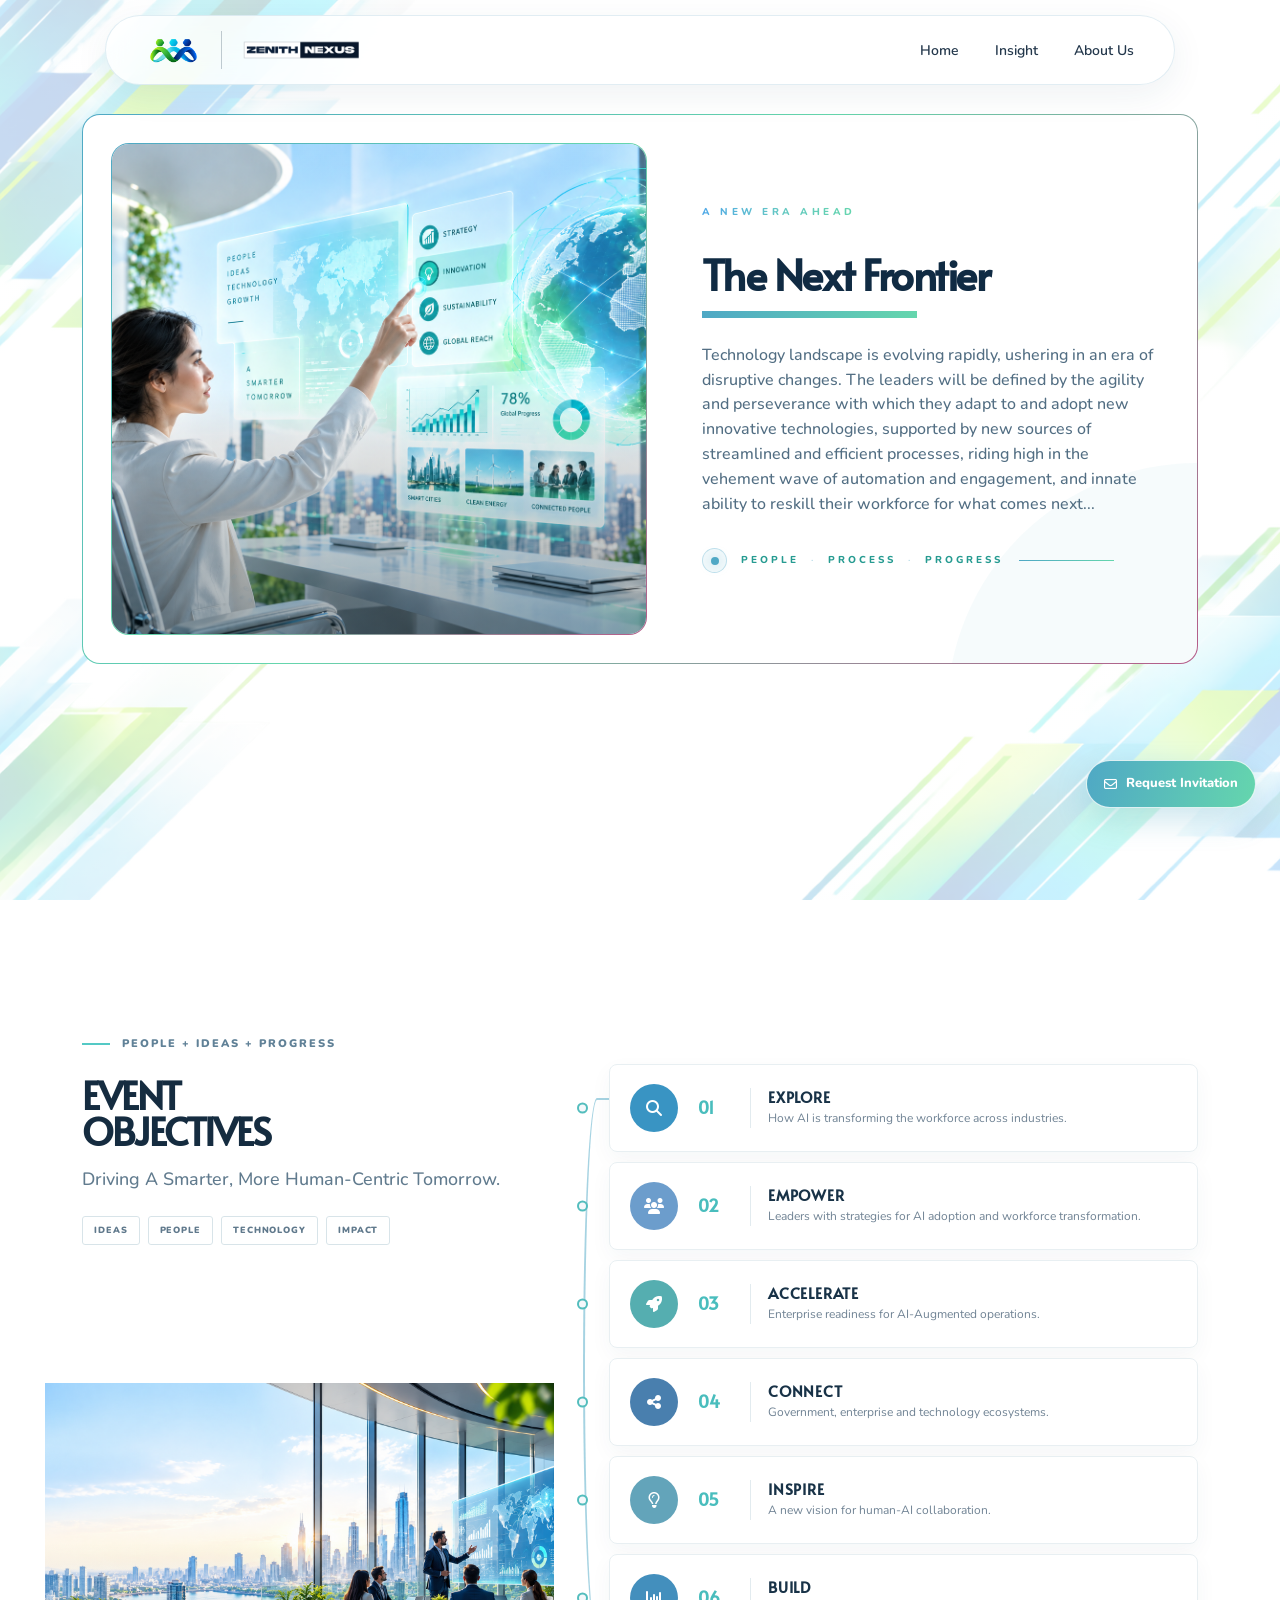
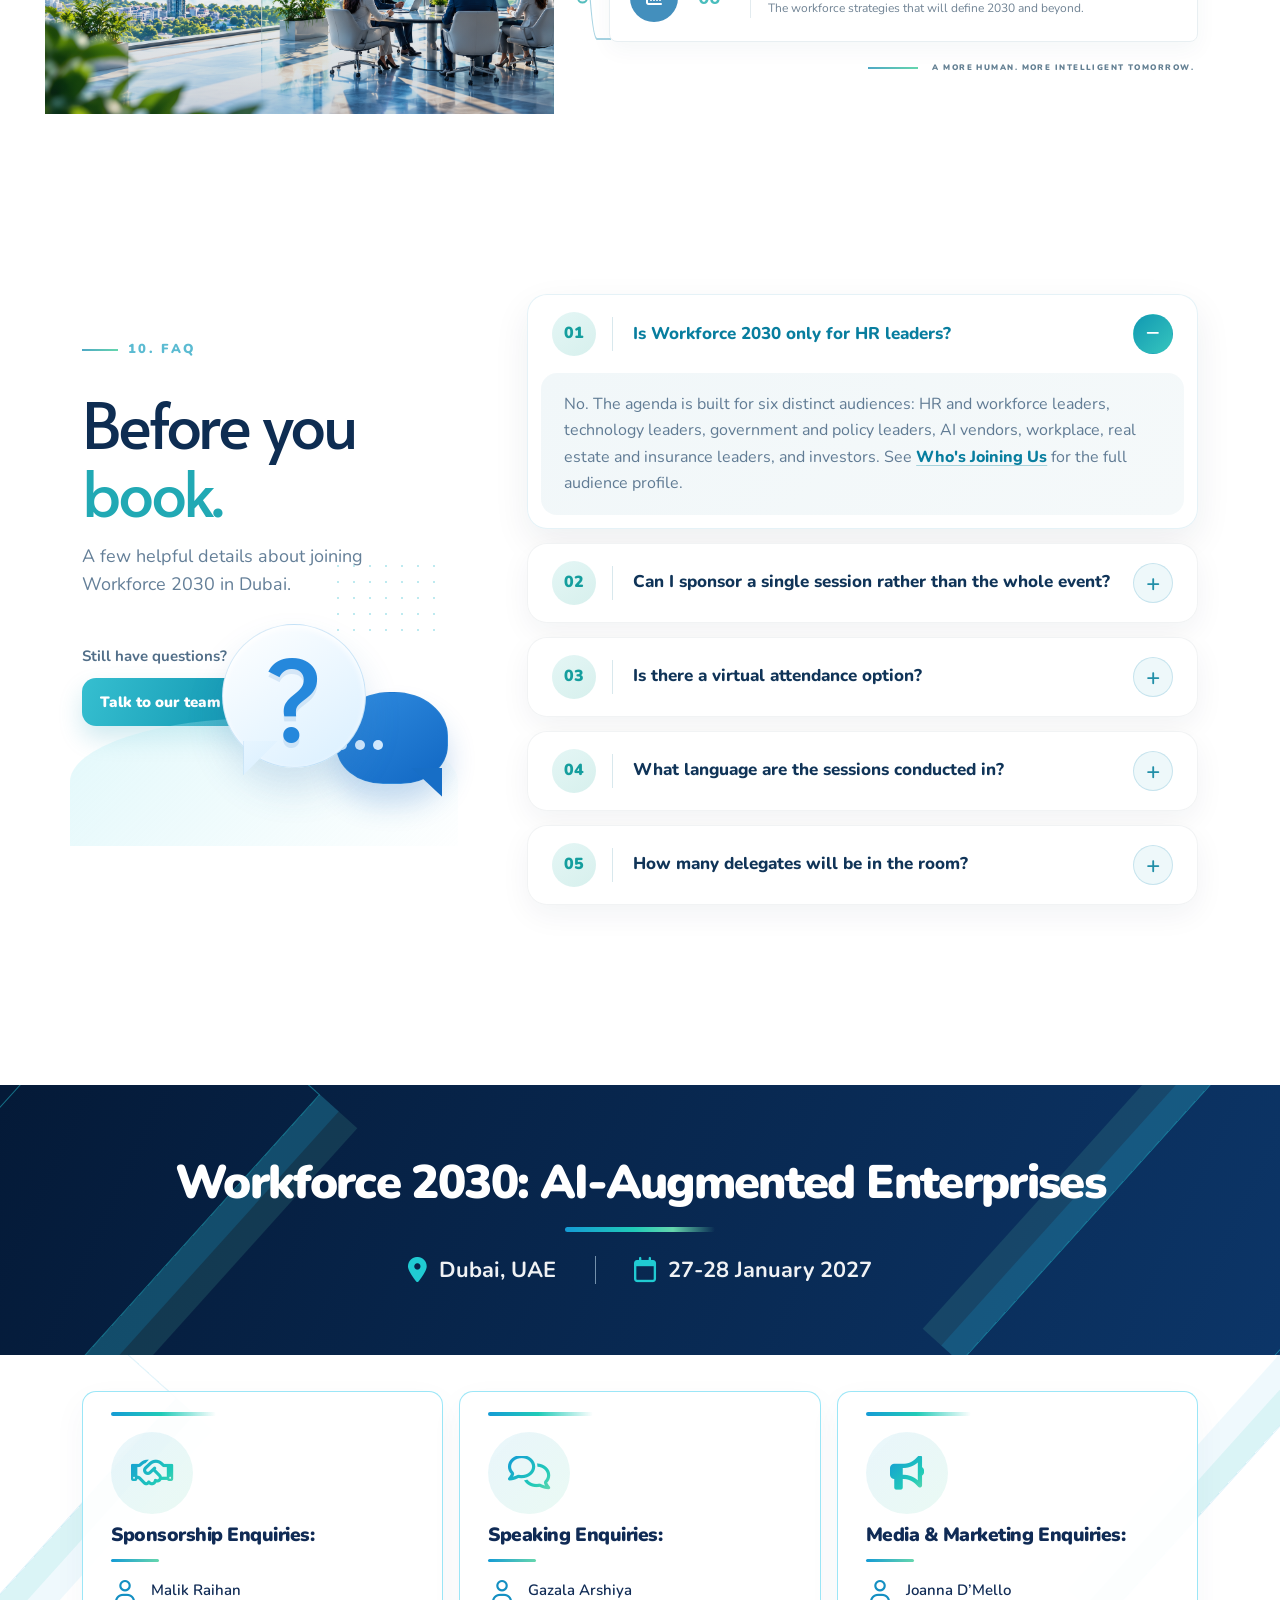
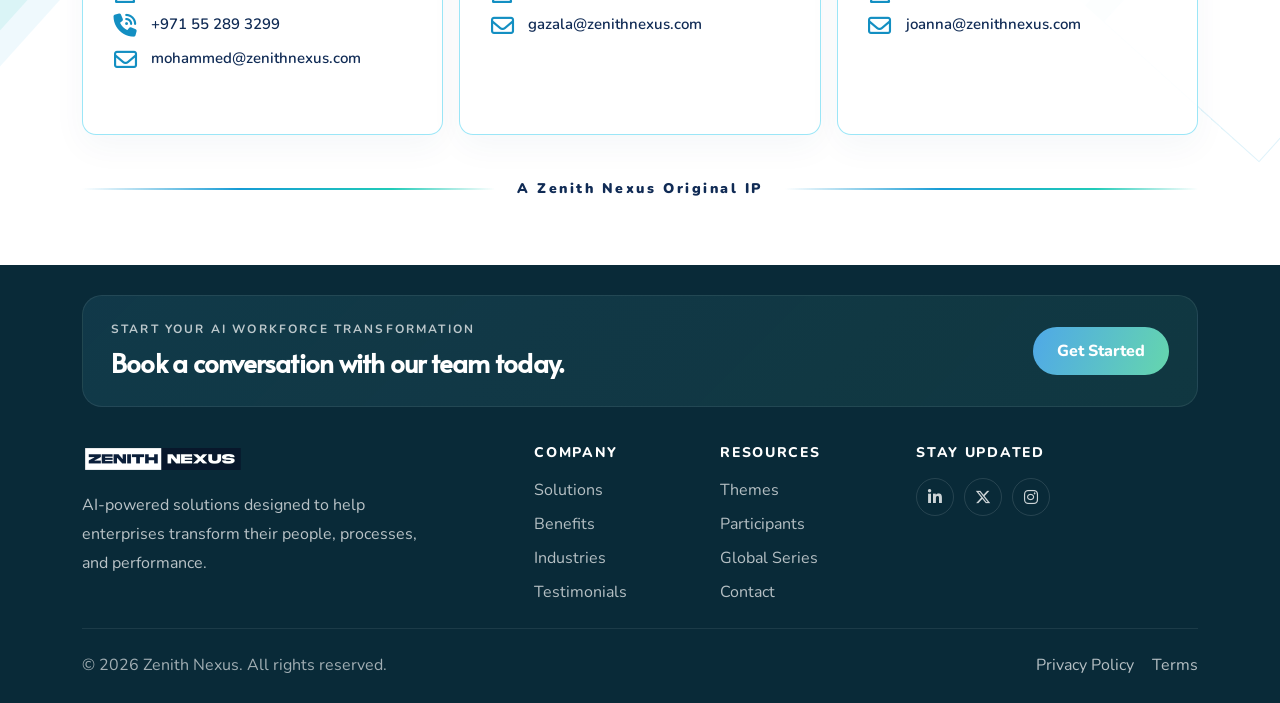
==== commit 32797a8d: "changes" ====
--- a/about-us.html
+++ b/about-us.html
@@ -618,7 +618,7 @@
               </span>
               <span>
                 <i class="fa-regular fa-calendar" aria-hidden="true"></i>
-                January 2027
+                27-28 January 2027
               </span>
             </div>
           </div>
--- a/style.css
+++ b/style.css
@@ -653,7 +653,10 @@
   animation: navFadeDown 0.8s ease both;
 }
 
-main section:not(.hero-section):not(.workforce-page-hero):not(.invitation-page-header):not(.workforce-page-content):not(.invitation-page-form-section) {
+main
+  section:not(.hero-section):not(.workforce-page-hero):not(
+    .invitation-page-header
+  ):not(.workforce-page-content):not(.invitation-page-form-section) {
   padding: 90px 0;
   transform: translate3d(0, 24px, 0);
   transition:
@@ -3613,7 +3616,7 @@
   overflow: hidden;
 
   width: 100%;
-  min-height: 650px;
+  /* min-height: 650px; */
 }
 
 .why-uae-visual img {
@@ -3621,7 +3624,7 @@
 
   width: 100%;
   height: 100%;
-  min-height: 650px;
+  /* min-height: 650px; */
 
   object-fit: cover;
   object-position: center;
@@ -3816,7 +3819,7 @@
 
   .why-uae-visual,
   .why-uae-visual img {
-    min-height: 570px;
+    /* min-height: 570px; */
   }
 
   .why-uae-heading {
@@ -3857,7 +3860,7 @@
 
   .why-uae-visual img {
     min-height: auto;
-    max-height: 700px;
+    /* max-height: 700px; */
   }
 
   .why-uae-content {
@@ -11577,7 +11580,7 @@
   overflow: hidden;
 
   width: 100%;
-  min-height: 650px;
+  /* min-height: 650px; */
 
   z-index: 2;
 }
@@ -11587,7 +11590,7 @@
 
   width: 100%;
   height: 100%;
-  min-height: 650px;
+  /* min-height: 650px; */
 
   object-fit: cover;
   object-position: center;
@@ -13596,7 +13599,11 @@
 .workforce-page-hero {
   padding: 178px 0 88px;
   background:
-    radial-gradient(ellipse at 80% 5%, rgba(101, 214, 173, 0.2), transparent 35%),
+    radial-gradient(
+      ellipse at 80% 5%,
+      rgba(101, 214, 173, 0.2),
+      transparent 35%
+    ),
     linear-gradient(135deg, #f3fbfd 0%, #fff 58%, #f1faf7 100%);
 }
 
@@ -13646,12 +13653,18 @@
   margin-top: 30px;
   padding: 0 23px;
   border-radius: 999px;
-  background: linear-gradient(105deg, var(--primary-color), var(--secondary-color));
+  background: linear-gradient(
+    105deg,
+    var(--primary-color),
+    var(--secondary-color)
+  );
   box-shadow: 0 10px 24px rgba(79, 168, 197, 0.2);
   color: #fff;
   font-size: 14px;
   font-weight: 900;
-  transition: transform 0.2s ease, box-shadow 0.2s ease;
+  transition:
+    transform 0.2s ease,
+    box-shadow 0.2s ease;
 }
 
 .workforce-page-button:hover {
@@ -13734,7 +13747,11 @@
 .invitation-page-header {
   padding: 174px 0 62px;
   background:
-    radial-gradient(ellipse at 82% 12%, rgba(101, 214, 173, 0.2), transparent 34%),
+    radial-gradient(
+      ellipse at 82% 12%,
+      rgba(101, 214, 173, 0.2),
+      transparent 34%
+    ),
     linear-gradient(135deg, #f3fbfd, #fff);
 }
 
@@ -13769,7 +13786,11 @@
   align-items: center;
   padding: 118px 0 48px;
   background:
-    radial-gradient(ellipse at 86% 12%, rgba(101, 214, 173, 0.15), transparent 34%),
+    radial-gradient(
+      ellipse at 86% 12%,
+      rgba(101, 214, 173, 0.15),
+      transparent 34%
+    ),
     linear-gradient(135deg, #f3fbfd 0%, #fff 58%, #f1faf7 100%);
 }
 
@@ -14020,7 +14041,10 @@
   background-attachment: fixed, fixed;
 }
 
-main section:not(.hero-section):not(.workforce-page-hero):not(.invitation-page-header):not(.workforce-page-content):not(.invitation-page-form-section) {
+main
+  section:not(.hero-section):not(.workforce-page-hero):not(
+    .invitation-page-header
+  ):not(.workforce-page-content):not(.invitation-page-form-section) {
   background: transparent !important;
 }
 
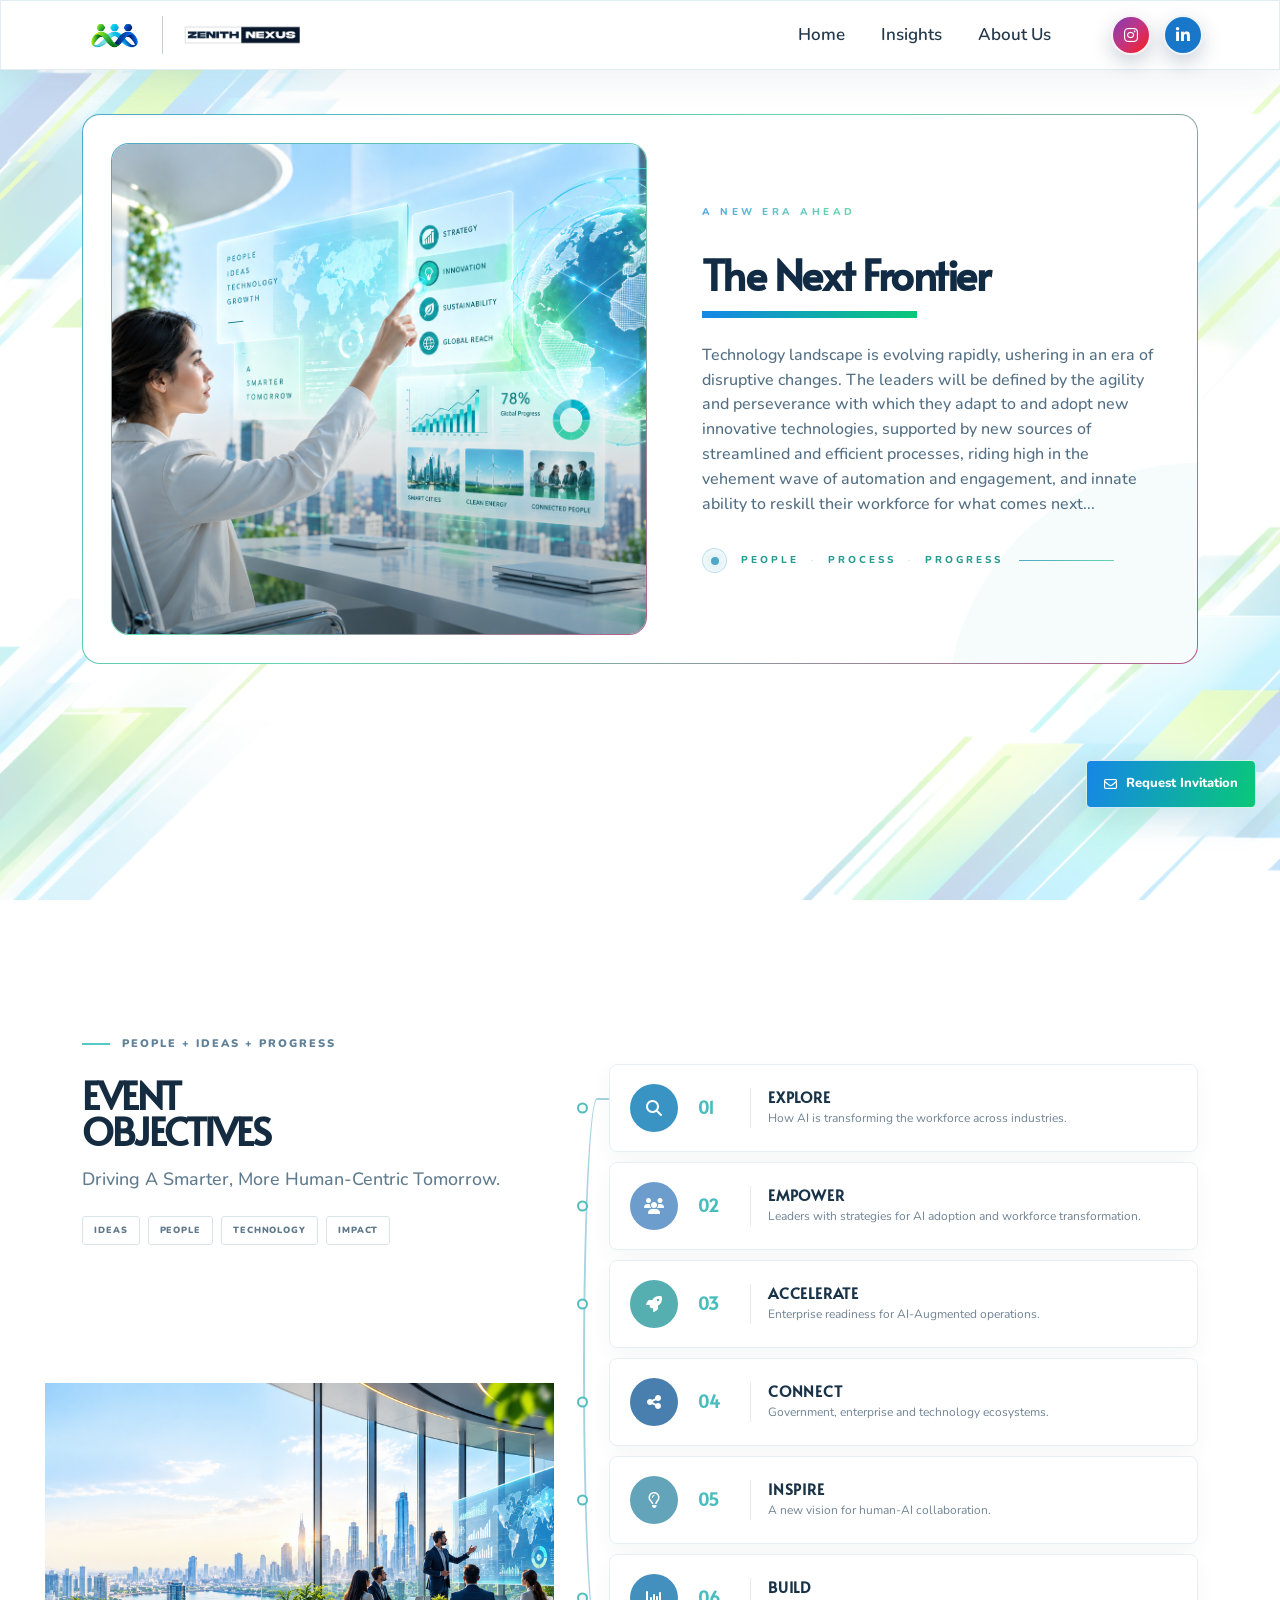
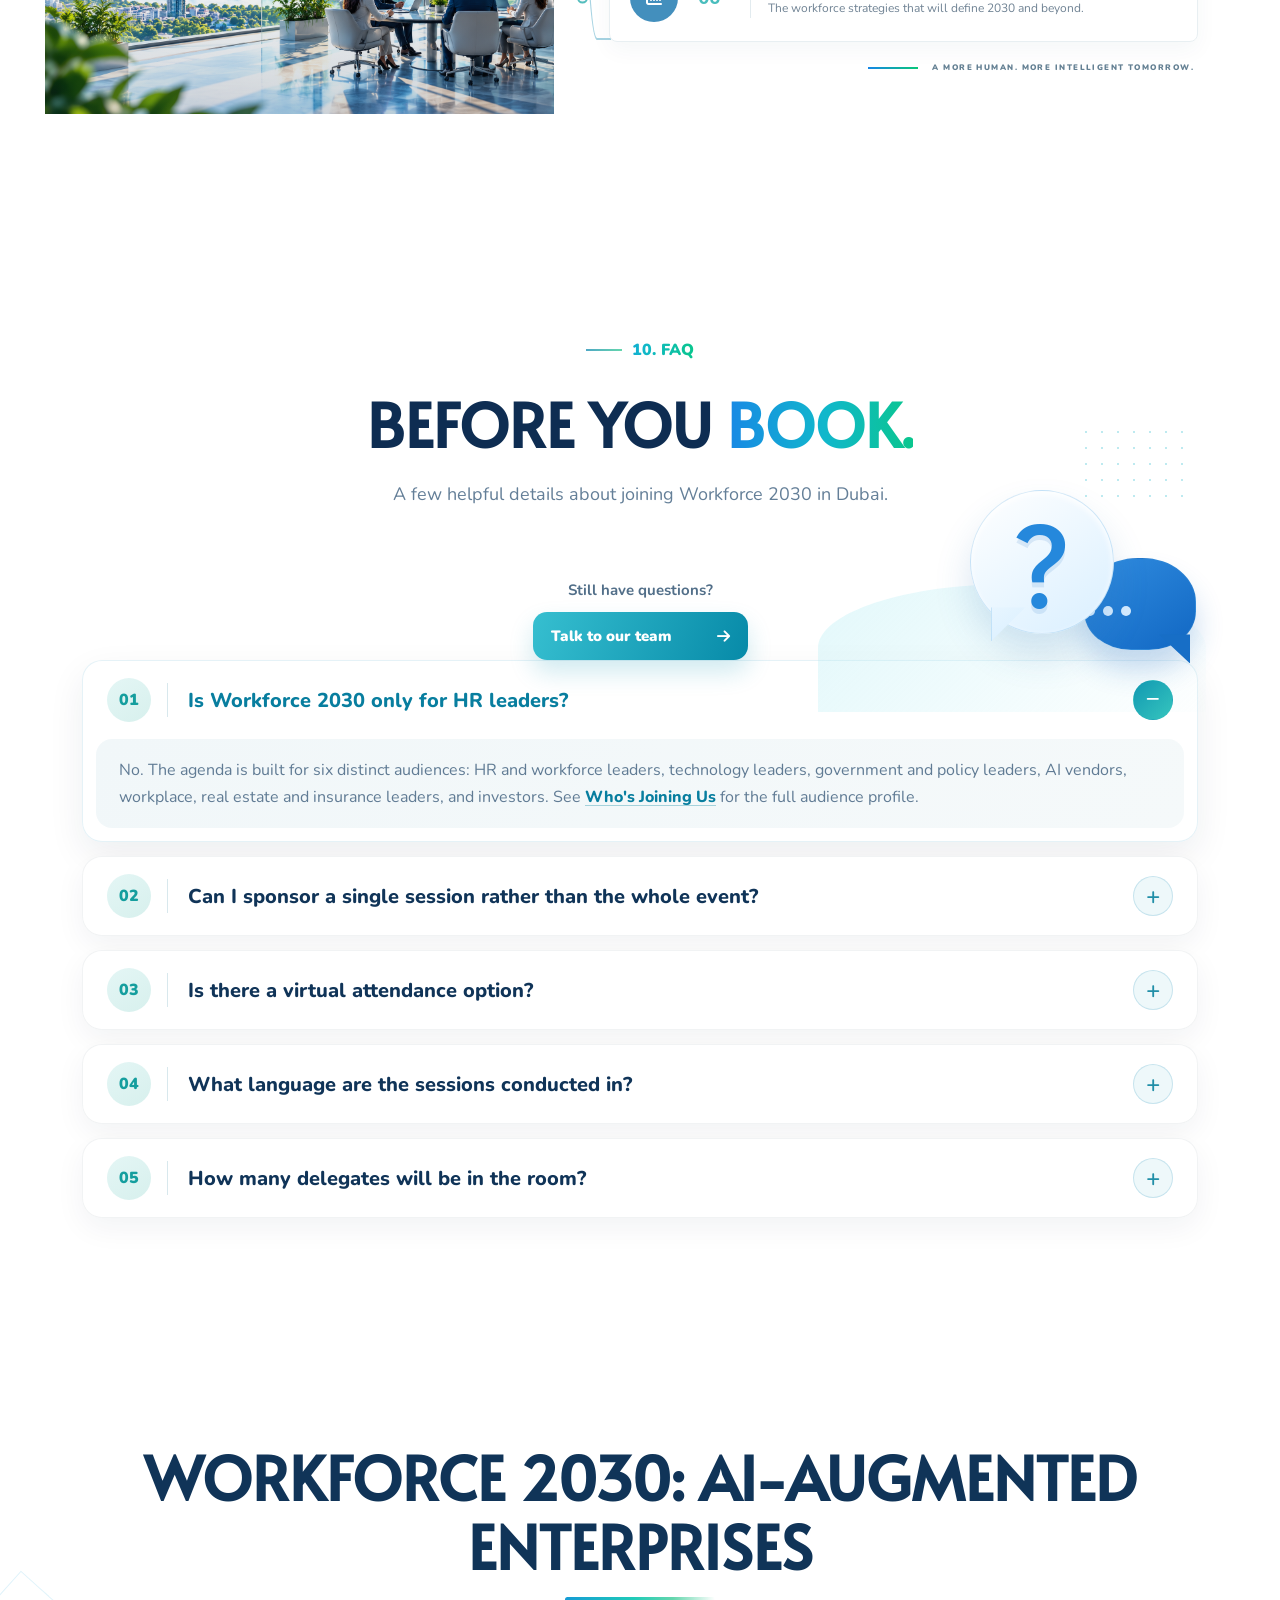
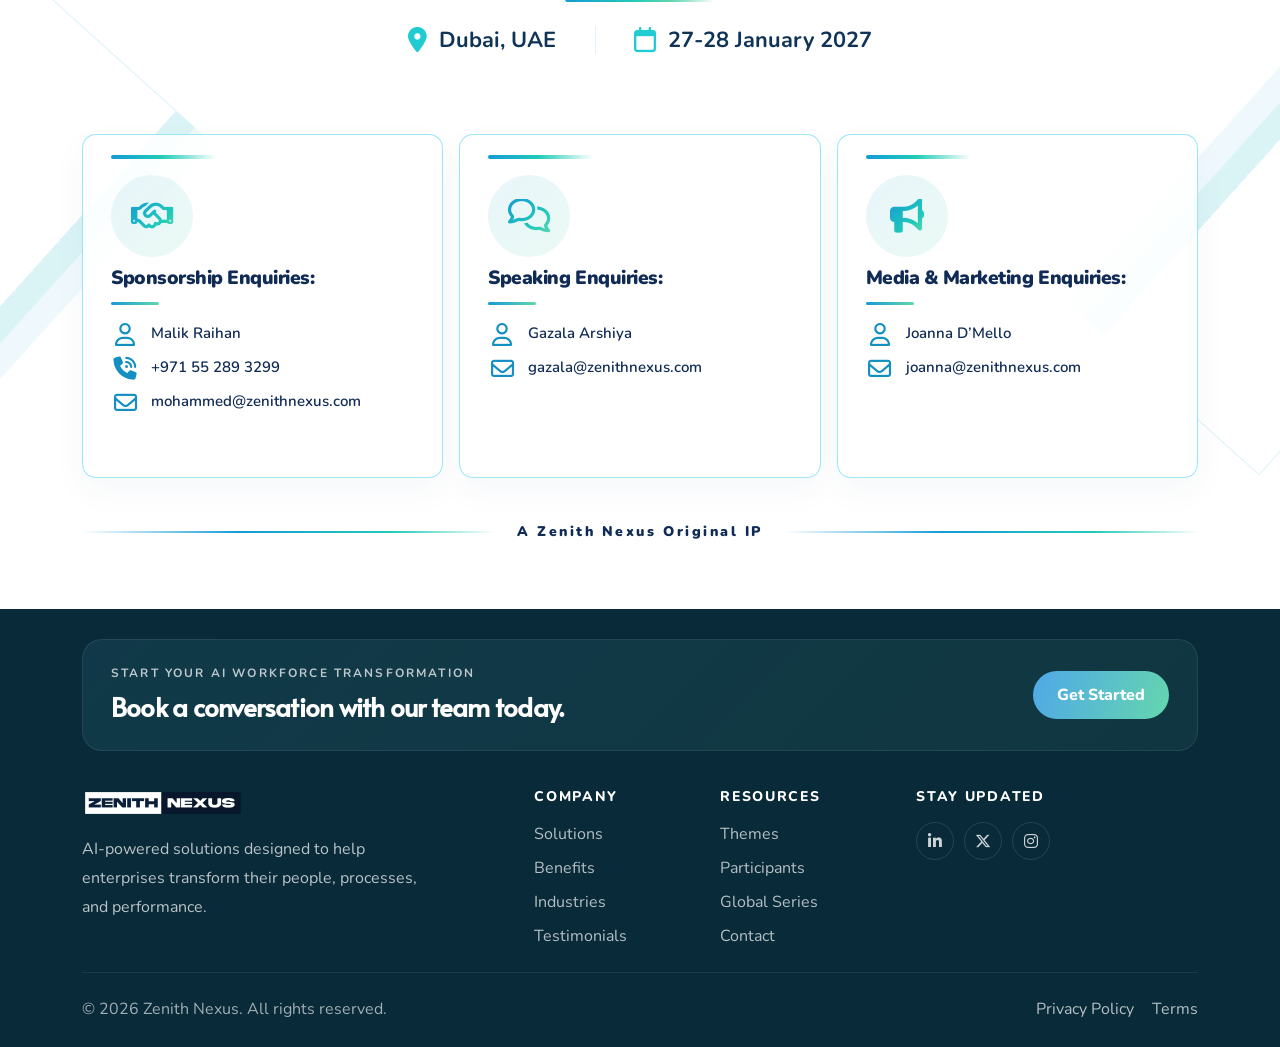
==== commit e5cf7654: "changes" ====
--- a/about-us.html
+++ b/about-us.html
@@ -87,18 +87,23 @@
                   <a class="nav-link" href="./index.html">Home</a>
                 </li>
                 <li class="nav-item">
-                  <a class="nav-link" href="./insight.html">Insight</a>
+                  <a class="nav-link" href="./insight.html">Insights</a>
                 </li>
                 <li class="nav-item">
                   <a class="nav-link" href="./about-us.html">About Us</a>
                 </li>
               </ul>
-
-              <!-- <div class="nav-chip-wrap">
-                <a href="#contact" class="btn btn-primary ms-lg-3">
-                  Book a Demo
+              <nav class="hero-social-links" aria-label="Social media">
+                <a href="#" aria-label="Instagram">
+                  <i class="fa-brands fa-instagram" aria-hidden="true"></i>
                 </a>
-              </div> -->
+                <a
+                  href="https://www.linkedin.com/company/zenithnexus/?viewAsMember=true"
+                  aria-label="LinkedIn"
+                >
+                  <i class="fa-brands fa-linkedin-in" aria-hidden="true"></i>
+                </a>
+              </nav>
             </div>
           </div>
         </nav>
--- a/style.css
+++ b/style.css
@@ -1,6 +1,6 @@
 :root {
-  --primary-color: #4fa8c5;
-  --secondary-color: #65d6ad;
+  --primary-color: #1686e7;
+  --secondary-color: #09c878;
   --accent-color: #b65b89;
   --heading-color: #102b43;
   --text-color: #506d87;
@@ -43,7 +43,12 @@
   position: relative;
   z-index: 5;
 }
-
+.gredient-font {
+  background: linear-gradient(90deg, #1888e5 0%, #11b7cc 52%, #0ac68e 100%);
+  background-clip: text;
+  color: transparent;
+  -webkit-text-fill-color: transparent;
+}
 .back-to-top {
   position: fixed;
   right: 24px;
@@ -88,22 +93,19 @@
   left: 0;
   width: 100%;
   z-index: 100;
-  padding: 15px 0 0;
   background: transparent;
 }
 
 .site-header .navbar {
   position: relative;
-  width: calc(100% - 40px);
-  max-width: 1070px;
+  width: 100%;
   min-height: 66px;
   margin: 0 auto;
   padding: 10px 18px 10px 28px;
 
   border: 1px solid rgba(170, 202, 220, 0.35);
-  border-radius: 50px;
-
-  background: rgba(255, 255, 255, 0.82);
+
+  background: #ffffff;
   box-shadow: 0 10px 35px rgba(30, 75, 100, 0.07);
 
   backdrop-filter: blur(18px);
@@ -145,12 +147,16 @@
   align-items: center;
 }
 
+.site-header .navbar-collapse > .hero-social-links {
+  margin-left: 50px;
+}
+
 .site-header .nav-link {
   position: relative;
   padding: 8px 10px !important;
 
   color: #24384c !important;
-  font-size: 14px;
+  font-size: 17px;
   font-weight: 600;
 
   transition: color 0.3s ease;
@@ -331,7 +337,7 @@
 }
 
 .hero-content h1 {
-  max-width: 780px;
+  max-width: 880px;
   margin: 0;
 
   color: #ffffff;
@@ -1094,10 +1100,16 @@
   }
 
   .navbar-collapse {
+    flex-direction: column;
+    align-items: stretch;
     margin-top: 15px;
     padding: 15px 5px 5px;
 
     border-top: 1px solid rgba(16, 43, 67, 0.08);
+  }
+
+  .site-header .navbar-collapse > .hero-social-links {
+    margin: 12px 0 0;
   }
 
   .site-header .navbar-nav {
@@ -2681,16 +2693,13 @@
 }
 
 .faq-layout {
-  display: grid;
-  grid-template-columns: minmax(280px, 0.78fr) minmax(0, 1.42fr);
-  align-items: start;
   gap: clamp(44px, 6vw, 86px);
 }
 
 .faq-intro {
   position: relative;
-  min-height: 500px;
   padding: 40px 0 0;
+  text-align: center;
 }
 
 .faq-eyebrow {
@@ -2698,10 +2707,12 @@
   align-items: center;
   gap: 10px;
   margin-bottom: 30px;
-  color: #5bbbd2;
-  font-size: 13px;
+  background: linear-gradient(90deg, #1888e5 0%, #11b7cc 52%, #0ac68e 100%);
+  background-clip: text;
+  color: transparent;
+  -webkit-text-fill-color: transparent;
+  font-size: 16px;
   font-weight: 900;
-  letter-spacing: 0.18em;
   text-transform: uppercase;
 }
 
@@ -2716,19 +2727,21 @@
   margin: 0;
   color: #0e2d52;
   font-family: var(--heading-font);
-  font-size: clamp(3.4rem, 5vw, 4.8rem);
+  font-size: 60px;
   line-height: 1.06;
-  letter-spacing: -0.045em;
+  font-weight: 900;
+  text-transform: uppercase;
 }
 
 .faq-intro h2 span {
-  display: block;
-  color: #21a9b4;
+  background: linear-gradient(90deg, #1888e5 0%, #11b7cc 52%, #0ac68e 100%);
+  background-clip: text;
+  color: transparent;
+  -webkit-text-fill-color: transparent;
 }
 
 .faq-intro > p {
-  max-width: 340px;
-  margin: 18px 0 0;
+  margin: 25px 0;
   color: #647f98;
   font-size: 18px;
   line-height: 1.55;
@@ -2803,7 +2816,7 @@
   background: transparent;
   color: #103458;
   font-family: var(--para-font);
-  font-size: 17px;
+  font-size: 20px;
   font-weight: 800;
   line-height: 1.45;
   box-shadow: none;
@@ -3407,7 +3420,7 @@
     margin-right: 10px;
     margin-left: 10px;
     padding: 16px;
-    font-size: 14px;
+    font-size: 16px;
   }
 
   .bottom-cta-wrap {
@@ -3654,7 +3667,7 @@
 
   color: var(--primary-color);
   font-family: var(--para-font);
-  font-size: 10px;
+  font-size: 16px;
   font-weight: 900;
   letter-spacing: 0.28em;
 }
@@ -3675,10 +3688,9 @@
 
   color: var(--heading-color);
   font-family: var(--heading-font);
-  font-size: clamp(2.4rem, 2.8vw, 3.1rem);
-  font-weight: 700;
-  line-height: 1.08;
-  letter-spacing: -0.045em;
+  font-size: 60px;
+  font-weight: 900;
+  text-transform: uppercase;
 }
 
 .why-uae-heading span {
@@ -3764,7 +3776,7 @@
 .why-uae-point-number {
   color: var(--primary-color);
   font-family: var(--para-font);
-  font-size: 13px;
+  font-size: 16px;
   font-weight: 900;
 }
 
@@ -3773,7 +3785,7 @@
 
   color: var(--text-color);
   font-family: var(--para-font);
-  font-size: 14px;
+  font-size: 18px;
   font-weight: 600;
   line-height: 1.7;
 }
@@ -3791,9 +3803,8 @@
 
   color: #7892a5;
   font-family: var(--para-font);
-  font-size: 9px;
+  font-size: 16px;
   font-weight: 900;
-  letter-spacing: 0.15em;
 }
 
 .why-uae-footer span {
@@ -5796,22 +5807,6 @@
    MAIN HEADING
 ========================================= */
 
-.participate-title {
-  margin: 0;
-
-  color: var(--heading-color);
-
-  font-family: var(--heading-font);
-
-  font-size: clamp(3.2rem, 3vw, 3rem);
-
-  font-weight: 700;
-
-  line-height: 0.95;
-
-  letter-spacing: -0.055em;
-}
-
 .participate-title span {
   background: linear-gradient(
     90deg,
@@ -5845,17 +5840,17 @@
 }
 
 .participate-subtitle {
-  margin: 0 0 14px;
-
-  color: #607e95;
-
-  font-family: var(--para-font);
-
-  font-size: 10px;
-
-  font-weight: 900;
-
-  letter-spacing: 0.28em;
+  display: flex;
+  align-items: center;
+  gap: 11px;
+  margin-bottom: 8px;
+  font-size: 16px;
+  font-weight: 800;
+  background: linear-gradient(90deg, #1888e5 0%, #11b7cc 52%, #0ac68e 100%);
+  background-clip: text;
+  color: transparent;
+  -webkit-text-fill-color: transparent;
+  justify-content: center;
 }
 
 .participate-description {
@@ -5867,7 +5862,7 @@
 
   font-family: var(--para-font);
 
-  font-size: 15px;
+  font-size: 18px;
 
   font-weight: 600;
 
@@ -6363,9 +6358,7 @@
   }
 
   .participate-subtitle {
-    font-size: 8px;
-
-    letter-spacing: 0.15em;
+    font-size: 16px;
 
     line-height: 1.6;
   }
@@ -6600,22 +6593,15 @@
 
   font-family: var(--heading-font);
 
-  font-size: clamp(2rem, 3.5vw, 3.7rem);
+  font-size: 60px;
 
   font-weight: 700;
 
   line-height: 0.98;
-
-  letter-spacing: -0.055em;
 }
 
 .who-participate-header h2 span {
-  background: linear-gradient(
-    90deg,
-    var(--primary-color) 0%,
-    #5bc7c1 50%,
-    var(--secondary-color) 100%
-  );
+  background: linear-gradient(95deg, #1686e7 5%, #08b9c5 55%, #09c878 100%);
 
   -webkit-background-clip: text;
   background-clip: text;
@@ -6637,7 +6623,7 @@
 
   font-family: var(--para-font);
 
-  font-size: 16px;
+  font-size: 18px;
 
   font-weight: 600;
 
@@ -7196,20 +7182,18 @@
 .participate-subtitle {
   margin: 0 0 7px;
   color: #637b9b;
-  font-size: 9px;
+  font-size: 16px;
   font-weight: 900;
-  letter-spacing: 0.38em;
   line-height: 1.4;
 }
 
 .participate-title {
   margin: 0;
-  color: #102044;
-  font-family: var(--para-font);
-  font-size: clamp(2.3rem, 4.2vw, 3rem);
+  color: #0c1d48;
+  font-family: var(--heading-font);
+  font-size: 60px;
   font-weight: 900;
-  letter-spacing: -0.055em;
-  line-height: 1;
+  line-height: 0.98;
 }
 
 .participate-title span {
@@ -7231,7 +7215,7 @@
   max-width: 660px;
   margin: 0 auto;
   color: #587291;
-  font-size: 13px;
+  font-size: 18px;
   font-weight: 600;
   line-height: 1.45;
 }
@@ -7326,7 +7310,7 @@
   display: block;
   color: color-mix(in srgb, var(--participate-accent) 62%, white);
   font-family: var(--para-font);
-  font-size: 25px;
+  font-size: 30px;
   font-weight: 900;
   line-height: 1;
 }
@@ -7357,7 +7341,7 @@
   margin: 0 0 5px;
   color: #102044;
   font-family: var(--para-font);
-  font-size: 15px;
+  font-size: 20px;
   font-weight: 900;
   letter-spacing: -0.035em;
   line-height: 1.15;
@@ -7370,7 +7354,7 @@
 .participate-card-content p {
   margin: 0;
   color: #587291;
-  font-size: 11px;
+  font-size: 16px;
   font-weight: 600;
   line-height: 1.35;
 }
@@ -7454,7 +7438,6 @@
 
   .participate-subtitle {
     font-size: 8px;
-    letter-spacing: 0.2em;
   }
 
   .participate-title {
@@ -7621,26 +7604,23 @@
 
   margin-bottom: 20px;
 
-  color: var(--primary-color);
+  background: linear-gradient(90deg, #1888e5 0%, #11b7cc 52%, #0ac68e 100%);
+  background-clip: text;
+  color: transparent;
+  -webkit-text-fill-color: transparent;
 
   font-family: var(--para-font);
 
-  font-size: 10px;
+  font-size: 16px;
 
   font-weight: 900;
-
-  letter-spacing: 0.3em;
 }
 
 .themes-label span {
   width: 42px;
   height: 2px;
 
-  background: linear-gradient(
-    90deg,
-    var(--primary-color),
-    var(--secondary-color)
-  );
+  background: linear-gradient(90deg, #1888e5 0%, #11b7cc 52%, #0ac68e 100%);
 }
 
 /* =========================================
@@ -7654,30 +7634,18 @@
 
   font-family: var(--heading-font);
 
-  font-size: clamp(2rem, 3.4vw, 3.8rem);
+  font-size: 60px;
 
   font-weight: 700;
 
   line-height: 0.98;
-
-  letter-spacing: -0.055em;
 }
 
 .themes-header h2 span {
-  display: block;
-
-  background: linear-gradient(
-    90deg,
-    var(--primary-color) 0%,
-    #54b8c4 45%,
-    var(--secondary-color) 100%
-  );
-
-  -webkit-background-clip: text;
+  background: linear-gradient(90deg, #1888e5 0%, #11b7cc 52%, #0ac68e 100%);
   background-clip: text;
-
+  color: transparent;
   -webkit-text-fill-color: transparent;
-  color: transparent;
 }
 
 /* =========================================
@@ -8210,8 +8178,6 @@
 ========================================= */
 
 .industries-header {
-  max-width: 900px;
-
   margin: 0 auto 55px;
 
   text-align: center;
@@ -8231,20 +8197,404 @@
 
   margin-bottom: 20px;
 
-  color: var(--primary-color);
+  background: linear-gradient(90deg, #1888e5 0%, #11b7cc 52%, #0ac68e 100%);
+  background-clip: text;
+  color: transparent;
+  -webkit-text-fill-color: transparent;
 
   font-family: var(--para-font);
 
-  font-size: 10px;
+  font-size: 16px;
 
   font-weight: 900;
-
-  letter-spacing: 0.3em;
 }
 
 .industries-eyebrow span {
   width: 42px;
   height: 2px;
+
+  background: linear-gradient(90deg, #1888e5 0%, #11b7cc 52%, #0ac68e 100%);
+}
+
+/* =========================================
+   HEADING
+========================================= */
+
+.industries-header h2 {
+  margin: 0;
+
+  color: var(--heading-color);
+
+  font-family: var(--heading-font);
+
+  font-size: 60px;
+
+  font-weight: 700;
+
+  line-height: 0.98;
+}
+
+.industries-header h2 span {
+  display: inline;
+
+  background: linear-gradient(90deg, #1888e5 0%, #11b7cc 52%, #0ac68e 100%);
+  background-clip: text;
+  color: transparent;
+  -webkit-text-fill-color: transparent;
+}
+
+/* =========================================
+   DESCRIPTION
+========================================= */
+
+.industries-header p {
+  max-width: 700px;
+
+  margin: 22px auto 0;
+
+  color: var(--text-color);
+
+  font-family: var(--para-font);
+
+  font-size: 16px;
+
+  font-weight: 600;
+
+  line-height: 1.7;
+}
+
+/* =========================================
+   GRID
+========================================= */
+
+.industries-grid {
+  display: grid;
+
+  grid-template-columns: repeat(4, minmax(0, 1fr));
+
+  gap: 18px;
+}
+
+/* =========================================
+   INDUSTRY CARD
+========================================= */
+
+.industry-card {
+  position: relative;
+
+  display: grid;
+
+  grid-template-columns: 1fr;
+  grid-template-rows: 180px 1fr;
+
+  min-height: 0;
+
+  overflow: hidden;
+
+  border: 1px solid rgba(79, 168, 197, 0.16);
+
+  border-radius: 20px;
+
+  background: rgba(255, 255, 255, 0.76);
+
+  box-shadow: 0 12px 35px rgba(16, 43, 67, 0.045);
+
+  transition:
+    transform 0.4s ease,
+    box-shadow 0.4s ease,
+    border-color 0.4s ease;
+}
+
+.industry-card:hover {
+  transform: translateY(-7px);
+
+  border-color: rgba(79, 168, 197, 0.32);
+
+  box-shadow: 0 25px 50px rgba(16, 43, 67, 0.1);
+}
+
+/* =========================================
+   CARD INFO
+========================================= */
+
+.industry-card-info {
+  z-index: 3;
+
+  grid-row: 2;
+  display: flex;
+
+  flex-direction: column;
+
+  padding: 16px 20px 20px;
+}
+
+/* =========================================
+   TOP AREA
+========================================= */
+
+.industry-top {
+  display: flex;
+
+  align-items: center;
+
+  justify-content: flex-start;
+}
+
+/* =========================================
+   NUMBER
+========================================= */
+
+.industry-number {
+  position: absolute;
+  top: 14px;
+  left: 14px;
+  z-index: 4;
+  padding: 5px 9px;
+  border: 1px solid rgba(255, 255, 255, 0.7);
+  border-radius: 20px;
+  color: var(--primary-color);
+  background: rgba(255, 255, 255, 0.9);
+  font-family: var(--para-font);
+  font-size: 13px;
+  font-weight: 900;
+  letter-spacing: 0.08em;
+}
+
+/* =========================================
+   ICON
+========================================= */
+
+.industry-icon {
+  display: flex;
+
+  align-items: center;
+  justify-content: center;
+
+  width: 50px;
+  height: 50px;
+
+  border-radius: 50%;
+
+  color: var(--primary-color);
+
+  background: linear-gradient(
+    145deg,
+    rgba(79, 168, 197, 0.12),
+    rgba(101, 214, 173, 0.1)
+  );
+
+  border: 1px solid rgba(79, 168, 197, 0.12);
+
+  font-size: 17px;
+}
+
+/* =========================================
+   CARD CONTENT
+========================================= */
+
+.industry-content {
+  display: flex;
+
+  flex-direction: column;
+
+  align-items: flex-start;
+
+  justify-content: flex-start;
+
+  margin-top: 12px;
+}
+
+.industry-content h3 {
+  margin: 0 0 6px;
+
+  color: var(--heading-color);
+
+  font-family: var(--heading-font);
+
+  font-size: 20px;
+
+  font-weight: 700;
+
+  line-height: 1.2;
+
+  letter-spacing: -0.02em;
+}
+
+.industry-content p {
+  max-width: none;
+
+  margin: 0;
+
+  color: var(--text-color);
+
+  font-family: var(--para-font);
+
+  font-size: 16px;
+
+  font-weight: 600;
+
+  line-height: 1.55;
+}
+
+/* =========================================
+   IMAGE
+========================================= */
+
+.industry-image {
+  position: relative;
+
+  grid-row: 1;
+  min-height: 0;
+  height: 180px;
+}
+
+.industry-image::before {
+  content: "";
+
+  position: absolute;
+
+  z-index: 2;
+
+  inset: 0;
+
+  background: linear-gradient(
+    90deg,
+    rgba(255, 255, 255, 0.45),
+    transparent 45%
+  );
+
+  pointer-events: none;
+}
+
+.industry-image img {
+  display: block;
+
+  width: 100%;
+  height: 100%;
+
+  object-fit: cover;
+
+  transition: transform 0.7s cubic-bezier(0.22, 1, 0.36, 1);
+}
+
+.industry-card:hover .industry-image img {
+  transform: scale(1.07);
+}
+
+/* =========================================
+   CURVED IMAGE EDGE
+========================================= */
+
+.industry-image {
+  overflow: hidden;
+  border-radius: 0;
+}
+
+.industry-image::after {
+  content: none;
+}
+
+/* =========================================
+   ARROW
+========================================= */
+
+.industry-arrow {
+  display: flex;
+
+  align-items: center;
+  justify-content: center;
+
+  width: 38px;
+  height: 38px;
+
+  margin-top: 20px;
+
+  border-radius: 50%;
+
+  color: #ffffff;
+
+  background: linear-gradient(
+    135deg,
+    var(--primary-color),
+    var(--secondary-color)
+  );
+
+  text-decoration: none;
+
+  font-size: 12px;
+
+  box-shadow: 0 8px 20px rgba(79, 168, 197, 0.18);
+
+  transition: transform 0.3s ease;
+}
+
+.industry-arrow:hover {
+  color: #ffffff;
+
+  transform: translateX(4px);
+}
+
+/* =========================================
+   INDIVIDUAL ACCENTS
+========================================= */
+
+.industry-bfsi .industry-icon {
+  color: var(--accent-color);
+
+  background: rgba(182, 91, 137, 0.09);
+}
+
+.industry-healthcare .industry-icon {
+  color: var(--primary-color);
+}
+
+.industry-energy .industry-icon {
+  color: #25a986;
+
+  background: rgba(101, 214, 173, 0.12);
+}
+
+.industry-manufacturing .industry-icon {
+  color: #df8651;
+
+  background: rgba(223, 134, 81, 0.1);
+}
+
+.industry-retail .industry-icon {
+  color: #25a986;
+}
+
+.industry-logistics .industry-icon {
+  color: var(--primary-color);
+}
+
+.industry-telecom .industry-icon {
+  color: var(--accent-color);
+
+  background: rgba(182, 91, 137, 0.09);
+}
+
+.industry-education .industry-icon {
+  color: var(--primary-color);
+}
+
+/* =========================================
+   FOOTER
+========================================= */
+
+.industries-footer {
+  display: flex;
+
+  align-items: center;
+
+  margin-top: 35px;
+}
+
+.industries-footer-line {
+  width: 50px;
+  height: 2px;
+
+  margin-right: 14px;
 
   background: linear-gradient(
     90deg,
@@ -8253,414 +8603,6 @@
   );
 }
 
-/* =========================================
-   HEADING
-========================================= */
-
-.industries-header h2 {
-  margin: 0;
-
-  color: var(--heading-color);
-
-  font-family: var(--heading-font);
-
-  font-size: clamp(2rem, 3.5vw, 3.8rem);
-
-  font-weight: 700;
-
-  line-height: 0.98;
-
-  letter-spacing: -0.055em;
-}
-
-.industries-header h2 span {
-  display: inline;
-
-  background: linear-gradient(
-    90deg,
-    var(--primary-color),
-    #55c2c3,
-    var(--secondary-color)
-  );
-
-  -webkit-background-clip: text;
-  background-clip: text;
-
-  -webkit-text-fill-color: transparent;
-  color: transparent;
-}
-
-/* =========================================
-   DESCRIPTION
-========================================= */
-
-.industries-header p {
-  max-width: 700px;
-
-  margin: 22px auto 0;
-
-  color: var(--text-color);
-
-  font-family: var(--para-font);
-
-  font-size: 16px;
-
-  font-weight: 600;
-
-  line-height: 1.7;
-}
-
-/* =========================================
-   GRID
-========================================= */
-
-.industries-grid {
-  display: grid;
-
-  grid-template-columns: repeat(4, minmax(0, 1fr));
-
-  gap: 18px;
-}
-
-/* =========================================
-   INDUSTRY CARD
-========================================= */
-
-.industry-card {
-  position: relative;
-
-  display: grid;
-
-  grid-template-columns:
-    1fr
-    43%;
-
-  min-height: 305px;
-
-  overflow: hidden;
-
-  border: 1px solid rgba(79, 168, 197, 0.16);
-
-  border-radius: 20px;
-
-  background: rgba(255, 255, 255, 0.76);
-
-  box-shadow: 0 12px 35px rgba(16, 43, 67, 0.045);
-
-  transition:
-    transform 0.4s ease,
-    box-shadow 0.4s ease,
-    border-color 0.4s ease;
-}
-
-.industry-card:hover {
-  transform: translateY(-7px);
-
-  border-color: rgba(79, 168, 197, 0.32);
-
-  box-shadow: 0 25px 50px rgba(16, 43, 67, 0.1);
-}
-
-/* =========================================
-   CARD INFO
-========================================= */
-
-.industry-card-info {
-  position: relative;
-
-  z-index: 3;
-
-  display: flex;
-
-  flex-direction: column;
-
-  padding: 25px 20px 25px 25px;
-}
-
-/* =========================================
-   TOP AREA
-========================================= */
-
-.industry-top {
-  display: flex;
-
-  align-items: center;
-
-  justify-content: space-between;
-}
-
-/* =========================================
-   NUMBER
-========================================= */
-
-.industry-number {
-  color: var(--primary-color);
-
-  font-family: var(--para-font);
-
-  font-size: 13px;
-
-  font-weight: 900;
-
-  letter-spacing: 0.08em;
-}
-
-/* =========================================
-   ICON
-========================================= */
-
-.industry-icon {
-  display: flex;
-
-  align-items: center;
-  justify-content: center;
-
-  width: 50px;
-  height: 50px;
-
-  border-radius: 50%;
-
-  color: var(--primary-color);
-
-  background: linear-gradient(
-    145deg,
-    rgba(79, 168, 197, 0.12),
-    rgba(101, 214, 173, 0.1)
-  );
-
-  border: 1px solid rgba(79, 168, 197, 0.12);
-
-  font-size: 17px;
-}
-
-/* =========================================
-   CARD CONTENT
-========================================= */
-
-.industry-content {
-  display: flex;
-
-  flex-direction: column;
-
-  align-items: flex-start;
-
-  justify-content: center;
-
-  flex: 1;
-}
-
-.industry-content h3 {
-  margin: 0 0 10px;
-
-  color: var(--heading-color);
-
-  font-family: var(--heading-font);
-
-  font-size: 19px;
-
-  font-weight: 700;
-
-  line-height: 1.2;
-
-  letter-spacing: -0.02em;
-}
-
-.industry-content p {
-  max-width: 160px;
-
-  margin: 0;
-
-  color: var(--text-color);
-
-  font-family: var(--para-font);
-
-  font-size: 12px;
-
-  font-weight: 600;
-
-  line-height: 1.55;
-}
-
-/* =========================================
-   IMAGE
-========================================= */
-
-.industry-image {
-  position: relative;
-
-  min-height: 100%;
-}
-
-.industry-image::before {
-  content: "";
-
-  position: absolute;
-
-  z-index: 2;
-
-  inset: 0;
-
-  background: linear-gradient(
-    90deg,
-    rgba(255, 255, 255, 0.45),
-    transparent 45%
-  );
-
-  pointer-events: none;
-}
-
-.industry-image img {
-  display: block;
-
-  width: 100%;
-  height: 100%;
-
-  object-fit: cover;
-
-  transition: transform 0.7s cubic-bezier(0.22, 1, 0.36, 1);
-}
-
-.industry-card:hover .industry-image img {
-  transform: scale(1.07);
-}
-
-/* =========================================
-   CURVED IMAGE EDGE
-========================================= */
-
-.industry-image {
-  overflow: hidden;
-
-  border-radius: 55% 0 0 55%;
-}
-
-.industry-image::after {
-  content: "";
-
-  position: absolute;
-
-  top: -20px;
-  left: -20px;
-
-  width: 55px;
-  height: calc(100% + 40px);
-
-  border-radius: 50%;
-
-  background: rgba(255, 255, 255, 0.3);
-
-  pointer-events: none;
-}
-
-/* =========================================
-   ARROW
-========================================= */
-
-.industry-arrow {
-  display: flex;
-
-  align-items: center;
-  justify-content: center;
-
-  width: 38px;
-  height: 38px;
-
-  margin-top: 20px;
-
-  border-radius: 50%;
-
-  color: #ffffff;
-
-  background: linear-gradient(
-    135deg,
-    var(--primary-color),
-    var(--secondary-color)
-  );
-
-  text-decoration: none;
-
-  font-size: 12px;
-
-  box-shadow: 0 8px 20px rgba(79, 168, 197, 0.18);
-
-  transition: transform 0.3s ease;
-}
-
-.industry-arrow:hover {
-  color: #ffffff;
-
-  transform: translateX(4px);
-}
-
-/* =========================================
-   INDIVIDUAL ACCENTS
-========================================= */
-
-.industry-bfsi .industry-icon {
-  color: var(--accent-color);
-
-  background: rgba(182, 91, 137, 0.09);
-}
-
-.industry-healthcare .industry-icon {
-  color: var(--primary-color);
-}
-
-.industry-energy .industry-icon {
-  color: #25a986;
-
-  background: rgba(101, 214, 173, 0.12);
-}
-
-.industry-manufacturing .industry-icon {
-  color: #df8651;
-
-  background: rgba(223, 134, 81, 0.1);
-}
-
-.industry-retail .industry-icon {
-  color: #25a986;
-}
-
-.industry-logistics .industry-icon {
-  color: var(--primary-color);
-}
-
-.industry-telecom .industry-icon {
-  color: var(--accent-color);
-
-  background: rgba(182, 91, 137, 0.09);
-}
-
-.industry-education .industry-icon {
-  color: var(--primary-color);
-}
-
-/* =========================================
-   FOOTER
-========================================= */
-
-.industries-footer {
-  display: flex;
-
-  align-items: center;
-
-  margin-top: 35px;
-}
-
-.industries-footer-line {
-  width: 50px;
-  height: 2px;
-
-  margin-right: 14px;
-
-  background: linear-gradient(
-    90deg,
-    var(--primary-color),
-    var(--secondary-color)
-  );
-}
-
 .industries-footer p {
   margin: 0;
 
@@ -8668,7 +8610,7 @@
 
   font-family: var(--para-font);
 
-  font-size: 8px;
+  font-size: 16px;
 
   font-weight: 900;
 
@@ -8706,11 +8648,11 @@
   }
 
   .industry-card {
-    min-height: 285px;
+    min-height: 0;
   }
 
   .industry-content h3 {
-    font-size: 18px;
+    font-size: 20px;
   }
 }
 
@@ -8738,7 +8680,7 @@
   }
 
   .industry-card {
-    min-height: 250px;
+    min-height: 0;
   }
 }
 
@@ -8778,17 +8720,14 @@
   }
 
   .industry-card {
-    grid-template-columns:
-      1fr
-      38%;
-
-    min-height: 235px;
+    grid-template-columns: 1fr;
+    grid-template-rows: 180px 1fr;
 
     border-radius: 17px;
   }
 
   .industry-card-info {
-    padding: 20px 15px 20px 19px;
+    padding: 16px 18px 20px;
   }
 
   .industry-icon {
@@ -8803,13 +8742,12 @@
   }
 
   .industry-content h3 {
-    font-size: 17px;
+    font-size: 20px;
   }
 
   .industry-content p {
-    max-width: 140px;
-
-    font-size: 11px;
+    max-width: none;
+    font-size: 16px;
   }
 
   .industry-arrow {
@@ -8819,10 +8757,6 @@
     margin-top: 14px;
 
     font-size: 10px;
-  }
-
-  .industry-image {
-    border-radius: 55% 0 0 55%;
   }
 
   .industries-footer {
@@ -8909,17 +8843,19 @@
   align-items: center;
   gap: 10px;
   margin-bottom: 18px;
-  color: #526d85;
+  background: linear-gradient(90deg, #1888e5 0%, #11b7cc 52%, #0ac68e 100%);
+  background-clip: text;
+  color: transparent;
+  -webkit-text-fill-color: transparent;
   font-family: var(--para-font);
-  font-size: 12px;
+  font-size: 16px;
   font-weight: 700;
-  letter-spacing: 0.15em;
 }
 
 .partners-eyebrow span {
   width: 42px;
   height: 2px;
-  background: linear-gradient(90deg, #38c3d7, #67d2d1);
+  background: linear-gradient(90deg, #1888e5 0%, #11b7cc 52%, #0ac68e 100%);
 }
 
 .partners-eyebrow strong,
@@ -8935,18 +8871,16 @@
   margin: 0 0 24px;
   color: #102b55;
   font-family: var(--heading-font);
-  font-size: clamp(3.2rem, 5.2vw, 5.1rem);
+  font-size: 60px;
   font-weight: 700;
   line-height: 0.87;
-  letter-spacing: -0.06em;
+  text-transform: uppercase;
 }
 
 .partners-copy h2 span {
-  display: block;
-  background: linear-gradient(90deg, #158ac4 0%, #0cb5ae 92%);
+  background: linear-gradient(90deg, #1888e5 0%, #11b7cc 52%, #0ac68e 100%);
   background-clip: text;
   color: transparent;
-  -webkit-background-clip: text;
   -webkit-text-fill-color: transparent;
 }
 
@@ -9177,7 +9111,7 @@
   margin: 0 0 9px;
   color: #173562;
   font-family: var(--para-font);
-  font-size: 11px;
+  font-size: 16px;
   font-weight: 900;
   line-height: 1.25;
 }
@@ -9186,7 +9120,7 @@
   margin: 0;
   color: #536e87;
   font-family: var(--para-font);
-  font-size: 11px;
+  font-size: 14px;
   font-weight: 500;
   line-height: 1.4;
 }
@@ -9493,15 +9427,16 @@
 
   margin-bottom: 22px;
 
-  color: var(--primary-color);
+  background: linear-gradient(90deg, #1888e5 0%, #11b7cc 52%, #0ac68e 100%);
+  background-clip: text;
+  color: transparent;
+  -webkit-text-fill-color: transparent;
 
   font-family: var(--para-font);
 
-  font-size: 10px;
+  font-size: 16px;
 
   font-weight: 900;
-
-  letter-spacing: 0.3em;
 }
 
 .join-movement-label span {
@@ -9528,25 +9463,15 @@
 
   font-family: var(--heading-font);
 
-  font-size: clamp(2.5rem, 3vw, 3.5rem);
+  font-size: 56px;
 
   font-weight: 700;
 
   line-height: 0.88;
-
-  letter-spacing: -0.065em;
 }
 
 .join-movement-content h2 span {
-  display: block;
-
-  background: linear-gradient(
-    90deg,
-    var(--primary-color) 0%,
-    #52bfc3 50%,
-    var(--secondary-color) 100%
-  );
-
+  background: linear-gradient(90deg, #1888e5 0%, #11b7cc 52%, #0ac68e 100%);
   -webkit-background-clip: text;
   background-clip: text;
 
@@ -11205,16 +11130,18 @@
   align-items: center;
   gap: 8px;
   margin-bottom: 14px;
-  color: #6884a1;
-  font-size: 13px;
-  font-weight: 600;
-  letter-spacing: 0.1em;
+  background: linear-gradient(90deg, #1888e5 0%, #11b7cc 52%, #0ac68e 100%);
+  background-clip: text;
+  color: transparent;
+  -webkit-text-fill-color: transparent;
+  font-size: 16px;
+  font-weight: 900;
   text-transform: uppercase;
 }
 
 .global-platform-eyebrow::before {
-  width: 3px;
-  height: 13px;
+  width: 25px;
+  height: 2px;
   background: #34c4d1;
   content: "";
 }
@@ -11224,15 +11151,14 @@
   margin: 0;
   color: #0b2c55;
   font-family: var(--heading-font);
-  font-size: clamp(2.5rem, 4vw, 3.5rem);
+  font-size: 60px;
   font-weight: 700;
   line-height: 1.02;
-  letter-spacing: -0.045em;
+  text-transform: uppercase;
 }
 
 .global-platform-copy h2 span {
-  display: block;
-  background: linear-gradient(100deg, #28b5d1, #28b9bb);
+  background: linear-gradient(90deg, #1888e5 0%, #11b7cc 52%, #0ac68e 100%);
   -webkit-background-clip: text;
   background-clip: text;
   color: transparent;
@@ -11242,7 +11168,7 @@
   max-width: 590px;
   margin: 18px 0 0;
   color: #5f7895;
-  font-size: 15px;
+  font-size: 16px;
   font-weight: 500;
   line-height: 1.45;
 }
@@ -11390,10 +11316,9 @@
   margin: 0;
   color: #10325d;
   font-family: var(--heading-font);
-  font-size: clamp(1.25rem, 2vw, 1.55rem);
+  font-size: 20px;
   font-weight: 700;
   line-height: 1.2;
-  letter-spacing: -0.025em;
 }
 
 .global-chapter-date {
@@ -11402,7 +11327,7 @@
   gap: 8px;
   margin: 5px 0 0;
   color: #59718b;
-  font-size: 13px;
+  font-size: 15px;
   line-height: 1.4;
 }
 
@@ -11422,8 +11347,8 @@
 .global-chapter-description {
   max-width: 390px;
   margin: 0;
-  color: #5e7690;
-  font-size: 13px;
+  color: #000;
+  font-size: 16px;
   line-height: 1.4;
 }
 
@@ -11734,9 +11659,6 @@
 }
 
 .voices-stage-header {
-  display: grid;
-  grid-template-columns: minmax(0, 0.95fr) minmax(0, 1.05fr);
-  min-height: 220px;
   margin-bottom: 22px;
   align-items: center;
   gap: 24px;
@@ -11745,7 +11667,6 @@
 .voices-stage-intro {
   position: relative;
   z-index: 2;
-  padding: 8px 0 12px 24px;
 }
 
 .voices-stage-eyebrow {
@@ -11753,11 +11674,18 @@
   align-items: center;
   gap: 9px;
   margin-bottom: 13px;
-  color: #526c83;
+  background: linear-gradient(90deg, #1888e5 0%, #11b7cc 52%, #0ac68e 100%);
+  background-clip: text;
+  color: transparent;
+  -webkit-text-fill-color: transparent;
   font-family: var(--para-font);
-  font-size: 11px;
+  font-size: 16px;
   font-weight: 700;
-  letter-spacing: 0.08em;
+  margin: 0 0 7px;
+  color: #637b9b;
+  font-size: 16px;
+  font-weight: 900;
+  line-height: 1.4;
 }
 
 .voices-stage-eyebrow span {
@@ -11780,19 +11708,15 @@
   margin: 0;
   color: #102b55;
   font-family: var(--heading-font);
-  font-size: clamp(2.2rem, 4vw, 3.6rem);
+  font-size: 60px;
   font-weight: 700;
   line-height: 0.9;
   /* letter-spacing: -0.06em; */
+  text-transform: uppercase;
 }
 
 .voices-stage-intro h2 span {
-  display: block;
-  background: linear-gradient(90deg, #08a5b6, #12b7a7);
-  background-clip: text;
-  color: transparent;
-  -webkit-background-clip: text;
-  -webkit-text-fill-color: transparent;
+  display: inline;
 }
 
 .voices-stage-intro > p {
@@ -11834,7 +11758,7 @@
 
 .voices-stage-grid {
   display: grid;
-  grid-template-columns: repeat(6, minmax(0, 1fr));
+  grid-template-columns: repeat(3, minmax(0, 1fr));
   gap: 14px;
   align-items: stretch;
 }
@@ -11850,7 +11774,7 @@
 }
 
 .stage-speaker-photo {
-  height: 136px;
+  height: 210px;
   overflow: hidden;
   background: #d7edf5;
 }
@@ -11909,7 +11833,7 @@
   margin: 0 0 3px;
   color: #112d58;
   font-family: var(--heading-font);
-  font-size: clamp(13px, 1.1vw, 15px);
+  font-size: 20px;
   font-weight: 700;
   line-height: 1.15;
 }
@@ -11919,7 +11843,7 @@
   min-height: 16px;
   color: #647c94;
   font-family: var(--para-font);
-  font-size: 11px;
+  font-size: 14px;
   font-weight: 500;
   line-height: 1.3;
 }
@@ -11949,7 +11873,7 @@
   margin: 0;
   color: #526b85;
   font-family: var(--para-font);
-  font-size: 11px;
+  font-size: 16px;
   font-weight: 500;
   line-height: 1.38;
 }
@@ -12061,29 +11985,21 @@
   }
 
   .stage-speaker-card {
-    display: grid;
-    grid-template-columns: 38% minmax(0, 1fr);
-    grid-template-rows: auto 1fr;
-    min-height: 220px;
+    display: block;
+    min-height: 0;
   }
 
   .stage-speaker-photo {
-    grid-column: 1;
-    grid-row: 1 / span 2;
-    height: 100%;
-    min-height: 220px;
+    height: 190px;
+    min-height: 0;
   }
 
   .stage-speaker-icon {
-    grid-column: 2;
-    grid-row: 1;
-    margin: 13px 0 0 12px;
+    margin: -23px 0 0 13px;
   }
 
   .stage-speaker-content {
-    grid-column: 2;
-    grid-row: 2;
-    padding: 5px 12px 14px;
+    padding: 7px 13px 16px;
   }
 
   .stage-speaker-content h3 {
@@ -12096,12 +12012,6 @@
     padding: 48px 0 34px;
   }
 
-  .voices-stage-header {
-    grid-template-columns: minmax(0, 1fr);
-    gap: 17px;
-    margin-bottom: 18px;
-  }
-
   .voices-stage-intro {
     padding: 0;
   }
@@ -12124,7 +12034,7 @@
     min-height: 0;
   }
   .stage-speaker-photo {
-    height: 150px;
+    height: 170px;
     min-height: 0;
   }
   .stage-speaker-icon {
@@ -12172,7 +12082,7 @@
     gap: 10px;
   }
   .stage-speaker-photo {
-    height: 116px;
+    height: 140px;
   }
 
   .stage-speaker-icon {
@@ -12308,13 +12218,12 @@
   font-size: clamp(2.5rem, 4.2vw, 3.55rem);
   font-weight: 800;
   line-height: 1;
-  letter-spacing: -0.055em;
 }
 
 .who-participate-header h2 span {
   display: inline;
   color: #188fca;
-  background: linear-gradient(90deg, #2677b7 0%, #15b8d1 100%);
+  background: linear-gradient(95deg, #1686e7 5%, #08b9c5 55%, #09c878 100%);
   background-clip: text;
   -webkit-background-clip: text;
   -webkit-text-fill-color: transparent;
@@ -12325,7 +12234,7 @@
   margin: 11px auto 0;
   color: #586f88;
   font-family: var(--para-font);
-  font-size: 14px;
+  font-size: 16px;
   font-weight: 500;
   line-height: 1.45;
 }
@@ -12434,7 +12343,7 @@
   margin: 0;
   color: #122b57;
   font-family: var(--heading-font);
-  font-size: clamp(14px, 1.25vw, 17px);
+  font-size: 20px;
   font-weight: 800;
   line-height: 1.16;
   letter-spacing: -0.02em;
@@ -12467,7 +12376,7 @@
   margin: 0;
   color: #526981;
   font-family: var(--para-font);
-  font-size: 11px;
+  font-size: 14px;
   font-weight: 500;
   line-height: 1.35;
 }
@@ -12875,37 +12784,8 @@
   place-items: center;
   overflow: hidden;
   padding: 44px 24px;
-  background:
-    linear-gradient(115deg, rgba(4, 25, 54, 0.95), rgba(12, 54, 105, 0.94)),
-    #0b2b55;
-  color: #fff;
+
   text-align: center;
-}
-
-.enquiries-event-banner::before,
-.enquiries-event-banner::after {
-  position: absolute;
-  top: -52%;
-  width: 230px;
-  height: 210%;
-  border: 1px solid rgba(39, 202, 218, 0.48);
-  content: "";
-  pointer-events: none;
-  transform: rotate(42deg);
-}
-
-.enquiries-event-banner::before {
-  left: -70px;
-  box-shadow:
-    25px 0 0 rgba(21, 155, 213, 0.2),
-    50px 0 0 rgba(101, 214, 173, 0.14);
-}
-
-.enquiries-event-banner::after {
-  right: -70px;
-  box-shadow:
-    -25px 0 0 rgba(21, 155, 213, 0.2),
-    -50px 0 0 rgba(101, 214, 173, 0.14);
 }
 
 .enquiries-banner-content {
@@ -12916,14 +12796,19 @@
 
 .enquiries-banner-content h2 {
   margin: 0;
-  color: #fff;
-  font-family: var(--para-font);
-  font-size: clamp(28px, 4vw, 47px);
+  color: #103458;
+  font-family: var(--heading-font);
+  font-size: 60px;
   font-weight: 900;
-  letter-spacing: -0.035em;
   line-height: 1.15;
-}
-
+  text-transform: uppercase;
+}
+.enquiries-banner-content h2 span {
+  background: linear-gradient(90deg, #1888e5 0%, #11b7cc 52%, #0ac68e 100%);
+  background-clip: text;
+  color: transparent;
+  -webkit-text-fill-color: transparent;
+}
 .enquiries-banner-rule {
   display: block;
   width: 150px;
@@ -12950,7 +12835,7 @@
   display: inline-flex;
   align-items: center;
   gap: 12px;
-  color: rgba(255, 255, 255, 0.94);
+  color: #103458;
   font-size: clamp(14px, 1.7vw, 22px);
   font-weight: 700;
   line-height: 1.3;
@@ -13206,7 +13091,7 @@
 }
 
 .hero-content h1 {
-  font-size: clamp(1.35rem, 3.1vw, 2.8rem);
+  font-size: 60px;
 }
 
 .hero-content h1 .hero-title-line:first-child {
@@ -13225,13 +13110,12 @@
   display: flex;
   align-items: center;
   gap: 12px;
-  margin-top: 18px;
 }
 
 .hero-social-links a {
   display: grid;
-  width: 48px;
-  height: 48px;
+  width: 40px;
+  height: 40px;
   place-items: center;
   cursor: pointer;
   border: 2px solid rgba(255, 255, 255, 0.92);
@@ -13239,7 +13123,7 @@
   background: #1877c9;
   box-shadow: 0 8px 20px rgba(7, 42, 78, 0.2);
   color: #fff;
-  font-size: 22px;
+  font-size: 16px;
   text-decoration: none;
   transition:
     transform 0.2s ease,
@@ -13291,7 +13175,7 @@
   gap: 9px;
   padding: 0 17px;
   border: 1px solid rgba(255, 255, 255, 0.8);
-  border-radius: 999px;
+  border-radius: 5px;
   background: linear-gradient(
     105deg,
     var(--primary-color),
@@ -14072,7 +13956,6 @@
 }
 
 .hybrid-workforce-heading {
-  max-width: 680px;
   margin: 0 0 22px 6px;
 }
 
@@ -14082,30 +13965,33 @@
   gap: 11px;
   margin-bottom: 8px;
   color: #178d9e;
-  font-size: 12px;
+  font-size: 16px;
   font-weight: 800;
   letter-spacing: 0.1em;
+  background: linear-gradient(90deg, #1888e5 0%, #11b7cc 52%, #0ac68e 100%);
+  background-clip: text;
+  color: transparent;
+  -webkit-text-fill-color: transparent;
 }
 
 .hybrid-workforce-eyebrow span {
   width: 54px;
   height: 3px;
   border-radius: 5px;
-  background: linear-gradient(90deg, #08bfae, #65d6ad);
+  background: linear-gradient(95deg, #1686e7 5%, #08b9c5 55%, #09c878 100%);
 }
 
 .hybrid-workforce-heading h2 {
   margin: 0;
   color: #0c1d48;
   font-family: var(--heading-font);
-  font-size: clamp(2.7rem, 5.1vw, 4.4rem);
+  font-size: 60px;
   font-weight: 900;
-  /* letter-spacing: -0.06em; */
   line-height: 0.98;
+  text-transform: uppercase;
 }
 
 .hybrid-workforce-heading h2 span {
-  display: block;
   width: fit-content;
   background: linear-gradient(95deg, #1686e7 5%, #08b9c5 55%, #09c878 100%);
   background-clip: text;
@@ -14116,7 +14002,7 @@
   max-width: 570px;
   margin: 10px 0 0 10px;
   color: #4d6b8a;
-  font-size: 15px;
+  font-size: 18px;
   font-weight: 600;
   line-height: 1.35;
 }
@@ -14217,7 +14103,7 @@
 .hybrid-workforce-card h3 {
   margin: 0 0 6px;
   color: #102146;
-  font-size: 16px;
+  font-size: 20px;
   font-weight: 900;
   letter-spacing: -0.035em;
   line-height: 1.15;
@@ -14226,7 +14112,7 @@
 .hybrid-workforce-card p {
   margin: 0;
   color: #53708e;
-  font-size: 12px;
+  font-size: 16px;
   font-weight: 600;
   line-height: 1.35;
 }
@@ -14316,13 +14202,9 @@
   flex: 0 0 auto;
   margin: 0;
   color: #102146;
-  font-size: clamp(1.35rem, 2.25vw, 1.8rem);
+  font-size: 25px;
   font-weight: 900;
   letter-spacing: -0.055em;
-}
-
-.hybrid-model-heading h3 span {
-  color: #06bd91;
 }
 
 .hybrid-model-divider {
@@ -14336,7 +14218,7 @@
   max-width: 420px;
   margin: 0;
   color: #4c6b8a;
-  font-size: 11px;
+  font-size: 16px;
   font-weight: 600;
   line-height: 1.4;
 }
@@ -14421,7 +14303,7 @@
 .hybrid-model-item h4 {
   margin: 9px 0 3px;
   color: #102146;
-  font-size: 13px;
+  font-size: 20px;
   font-weight: 900;
   letter-spacing: -0.035em;
   line-height: 1.2;
@@ -14430,7 +14312,7 @@
 .hybrid-model-item p {
   margin: 0;
   color: #56718e;
-  font-size: 11px;
+  font-size: 16px;
   font-weight: 600;
   line-height: 1.35;
 }
@@ -14586,7 +14468,7 @@
 .themes-work-section .themes-header .themes-header-tagline {
   margin-top: 20px;
   color: var(--heading-color);
-  font-size: 13px;
+  font-size: 18px;
   font-weight: 900;
   letter-spacing: 0.16em;
 }
@@ -14594,7 +14476,7 @@
 .themes-work-section .themes-header .themes-header-description {
   max-width: 680px;
   margin: 10px auto 0;
-  font-size: 15px;
+  font-size: 16px;
   font-weight: 500;
   line-height: 1.65;
 }
@@ -14699,7 +14581,7 @@
   margin: 0;
   color: var(--heading-color);
   font-family: var(--para-font);
-  font-size: 14px;
+  font-size: 16px;
   font-weight: 900;
   line-height: 1.3;
   text-align: center;
@@ -14720,7 +14602,7 @@
   margin: 0;
   color: var(--text-color);
   font-family: var(--para-font);
-  font-size: 12px;
+  font-size: 15px;
   font-weight: 600;
   line-height: 1.55;
 }
@@ -14897,7 +14779,7 @@
   gap: 10px;
   padding: 11px 19px;
   border: 1px solid rgba(255, 255, 255, 0.52);
-  border-radius: 999px;
+  border-radius: 5px;
   color: #fff;
   font-family: var(--para-font);
   font-size: 13px;
@@ -14996,6 +14878,9 @@
   line-height: 1;
   text-shadow: 0 2px 12px rgba(1, 26, 48, 0.22);
 }
+.infinity {
+  font-size: 70px !important;
+}
 
 .hero-stat span {
   margin-top: 6px;
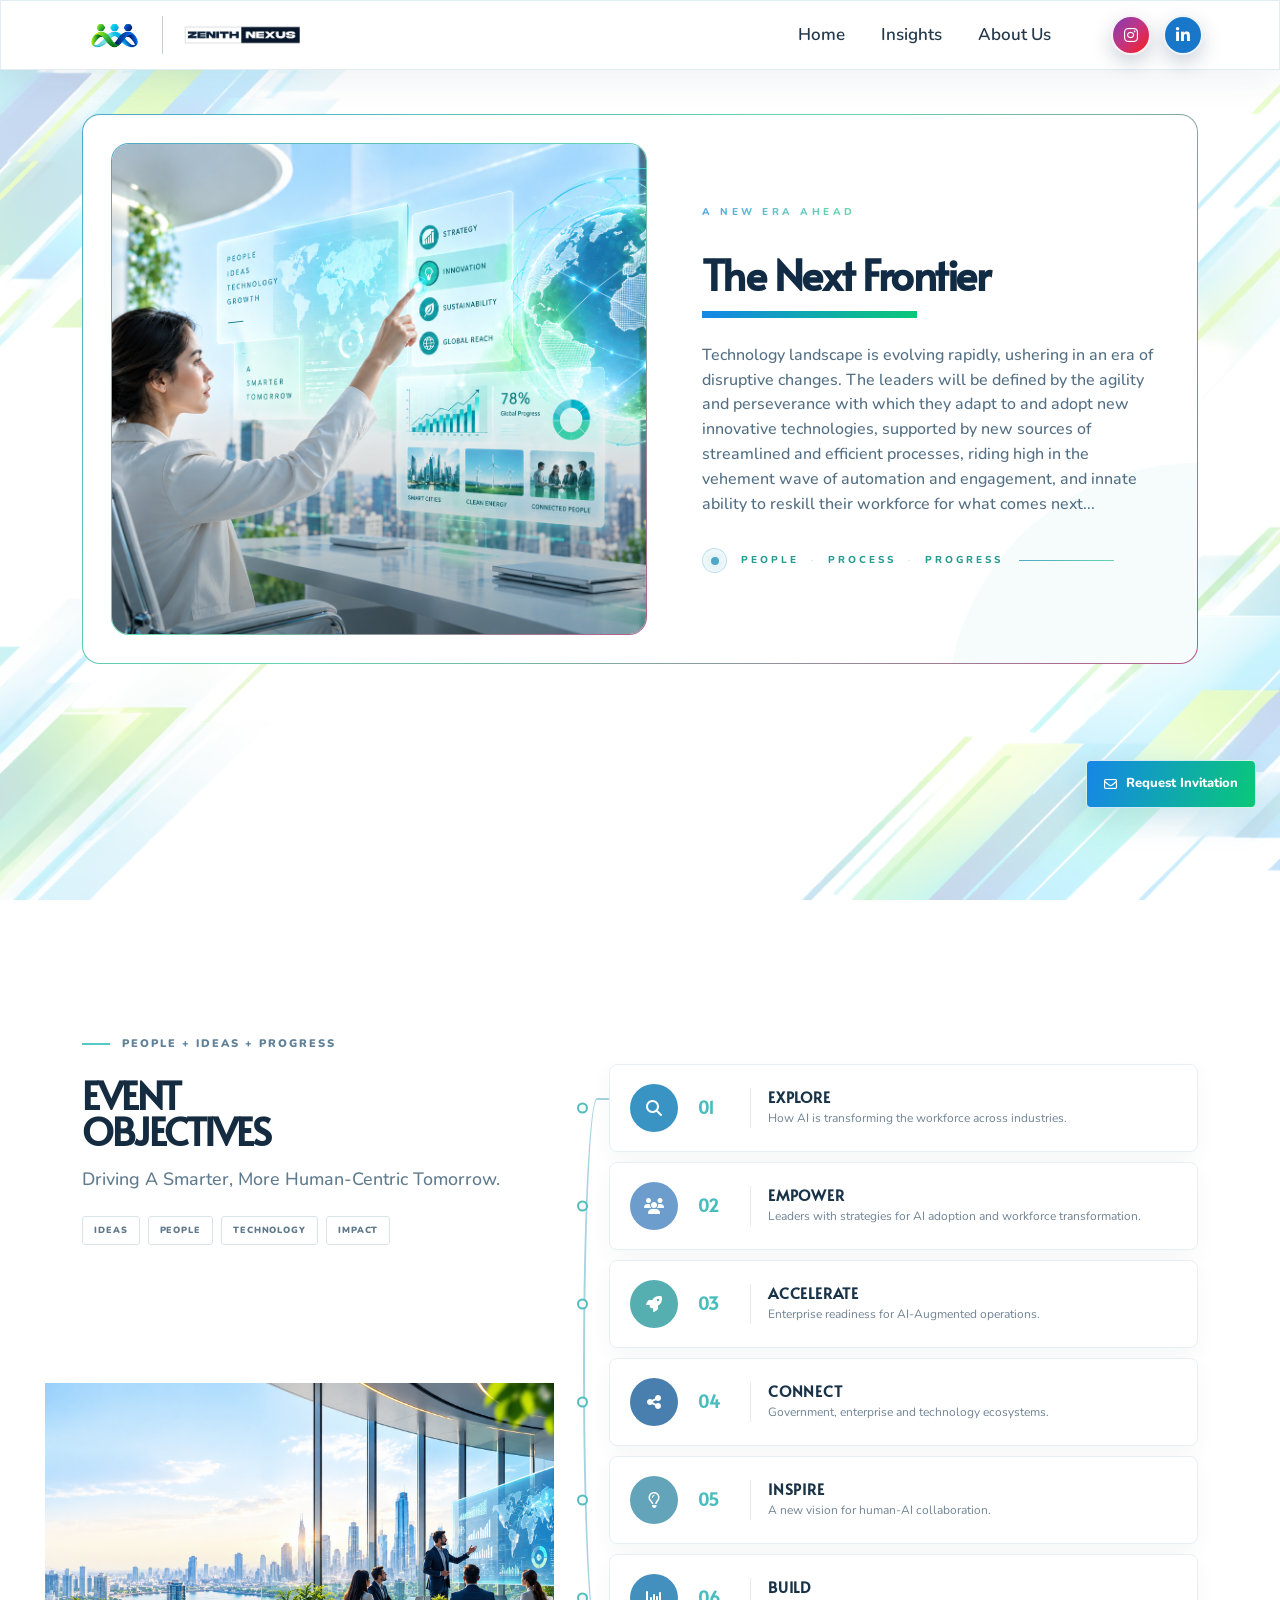
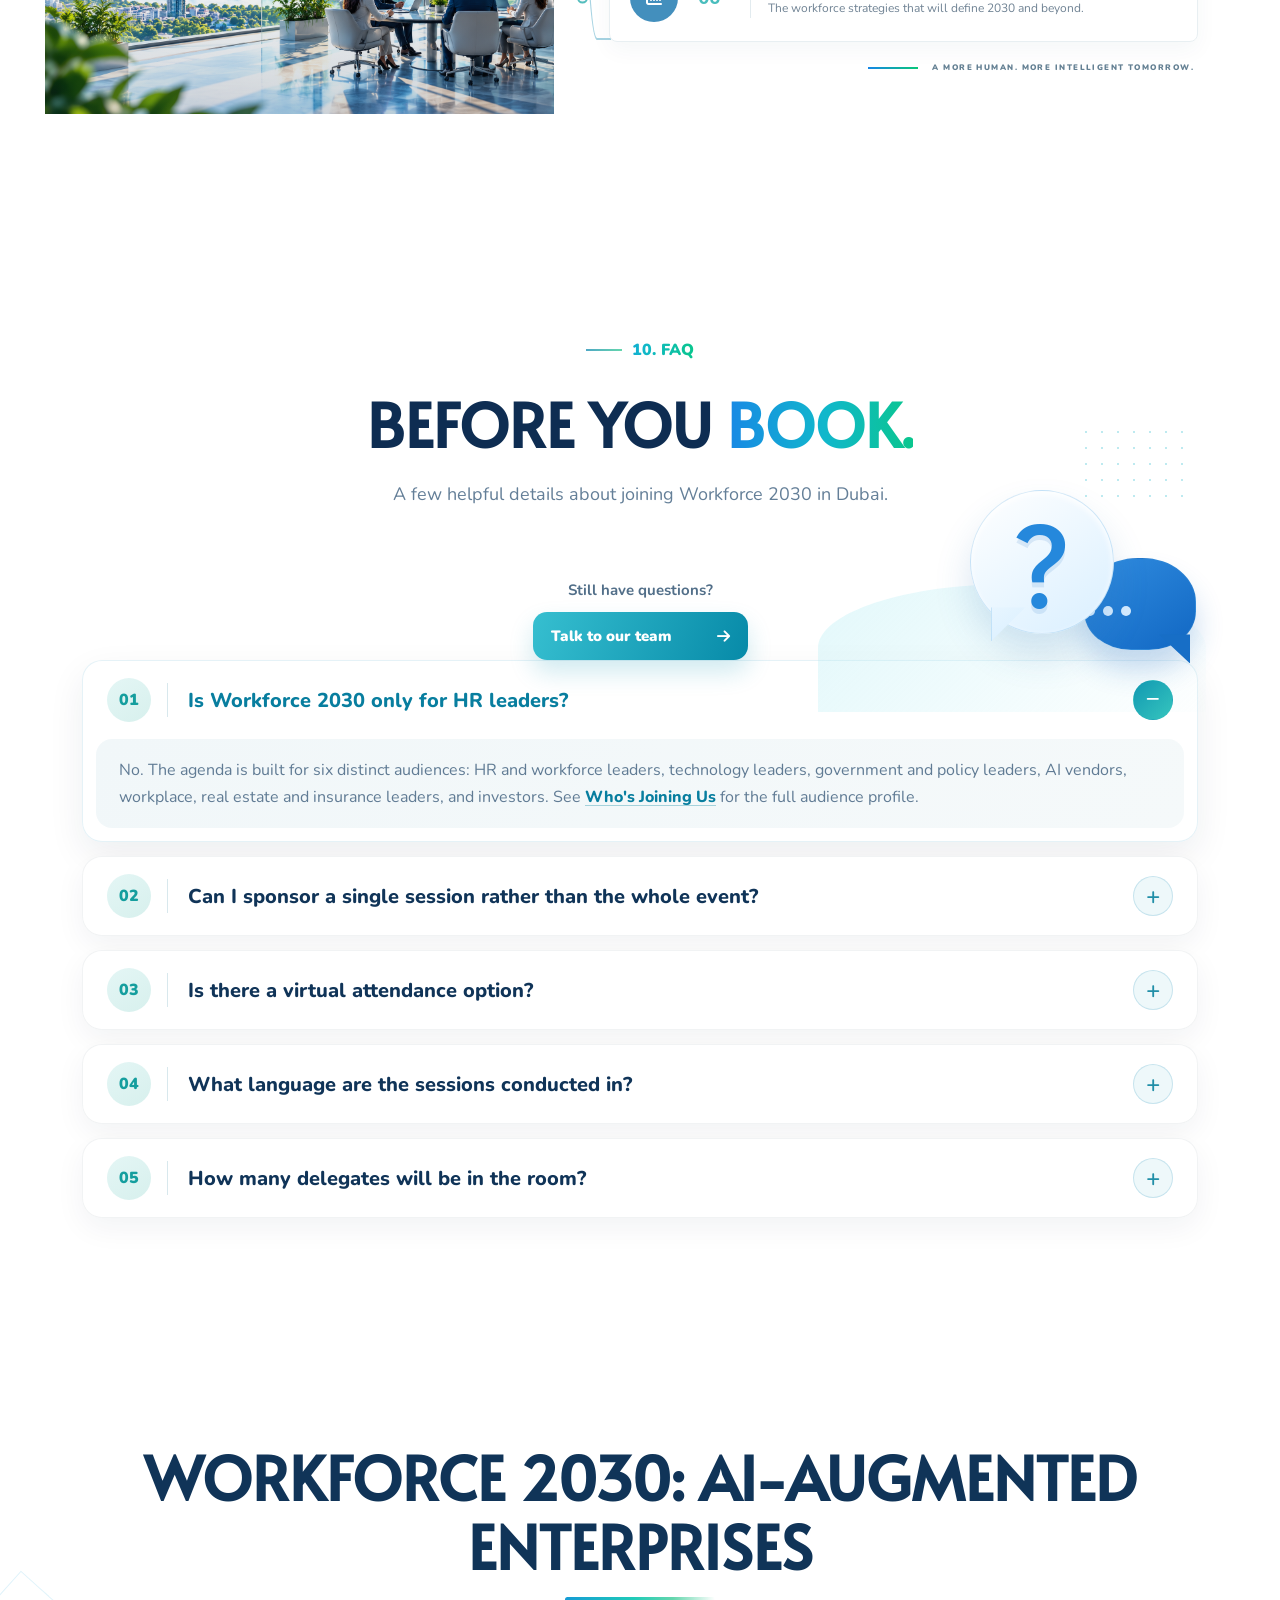
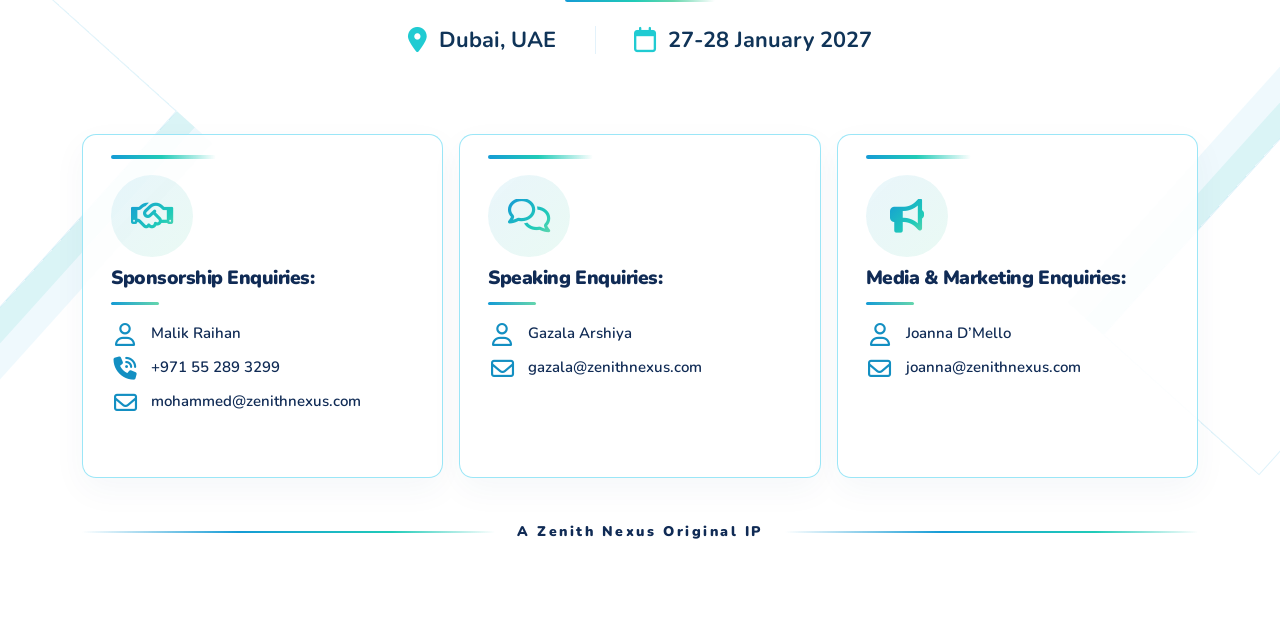
==== commit 9a8b148a: "changes" ====
--- a/about-us.html
+++ b/about-us.html
@@ -867,75 +867,6 @@
       </div>
     </div>
 
-    <footer class="site-footer">
-      <div class="container">
-        <div class="footer-cta-bar">
-          <div>
-            <span>Start your AI workforce transformation</span>
-            <strong>Book a conversation with our team today.</strong>
-          </div>
-
-          <a href="#contact-form" class="btn btn-primary">Get Started</a>
-        </div>
-
-        <div class="footer-main">
-          <div class="footer-brand">
-            <img src="./images/Zenith Nexus Logo.png" alt="Zenith Nexus Logo" />
-            <p>
-              AI-powered solutions designed to help enterprises transform their
-              people, processes, and performance.
-            </p>
-          </div>
-
-          <div class="footer-links">
-            <div>
-              <h4>Company</h4>
-              <ul>
-                <li><a href="#solutions">Solutions</a></li>
-                <li><a href="#benefits">Benefits</a></li>
-                <li><a href="#industries">Industries</a></li>
-                <li><a href="#testimonials">Testimonials</a></li>
-              </ul>
-            </div>
-
-            <div>
-              <h4>Resources</h4>
-              <ul>
-                <li><a href="#themes">Themes</a></li>
-                <li><a href="#who-participate">Participants</a></li>
-                <li><a href="#global-series">Global Series</a></li>
-                <li><a href="#contact-form">Contact</a></li>
-              </ul>
-            </div>
-          </div>
-
-          <div class="footer-newsletter">
-            <h4>Stay Updated</h4>
-
-            <div class="social-links">
-              <a href="#" aria-label="LinkedIn"
-                ><i class="fa-brands fa-linkedin-in"></i
-              ></a>
-              <a href="#" aria-label="X"
-                ><i class="fa-brands fa-x-twitter"></i
-              ></a>
-              <a href="#" aria-label="Instagram"
-                ><i class="fa-brands fa-instagram"></i
-              ></a>
-            </div>
-          </div>
-        </div>
-
-        <div class="footer-bottom">
-          <p>© 2026 Zenith Nexus. All rights reserved.</p>
-          <div class="footer-meta">
-            <a href="#">Privacy Policy</a>
-            <a href="#">Terms</a>
-          </div>
-        </div>
-      </div>
-    </footer>
-
     <script src="https://cdn.jsdelivr.net/npm/bootstrap@5.3.3/dist/js/bootstrap.bundle.min.js"></script>
 
     <script src="https://cdn.jsdelivr.net/npm/swiper@11/swiper-bundle.min.js"></script>
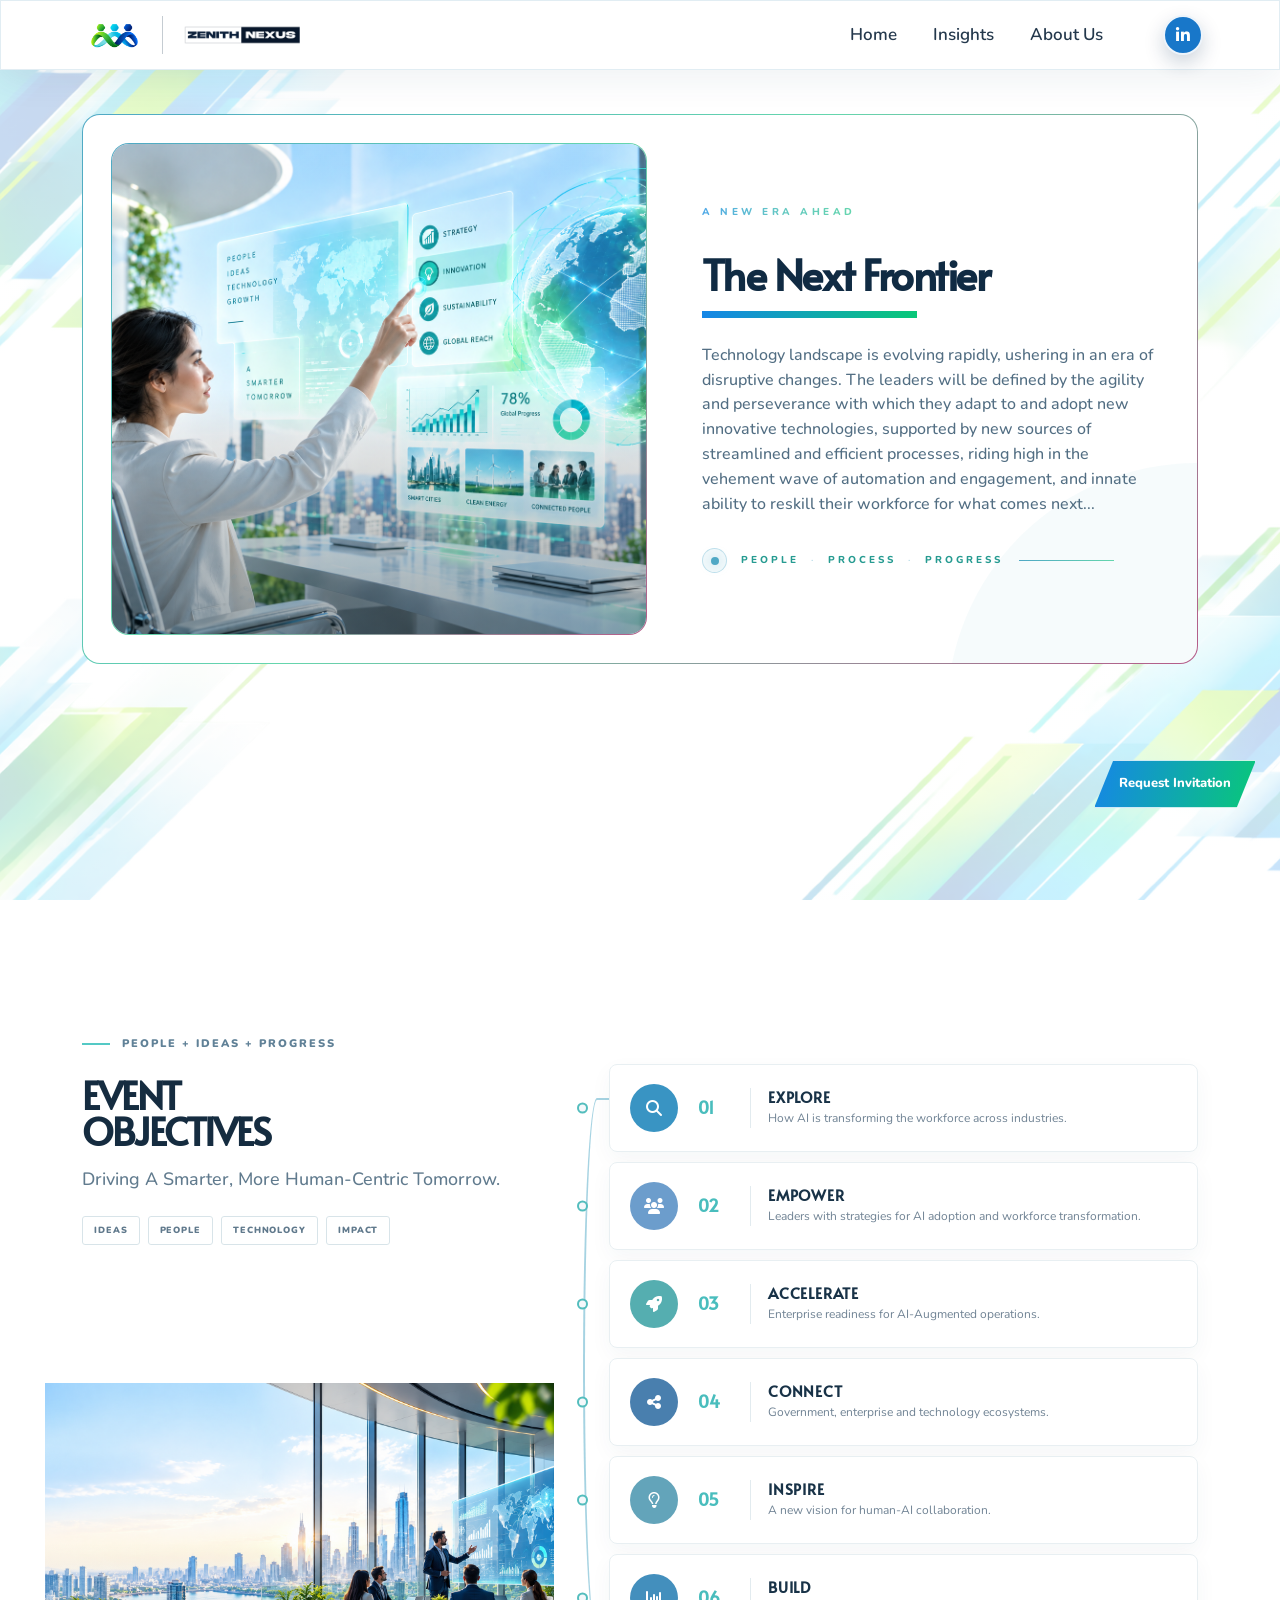
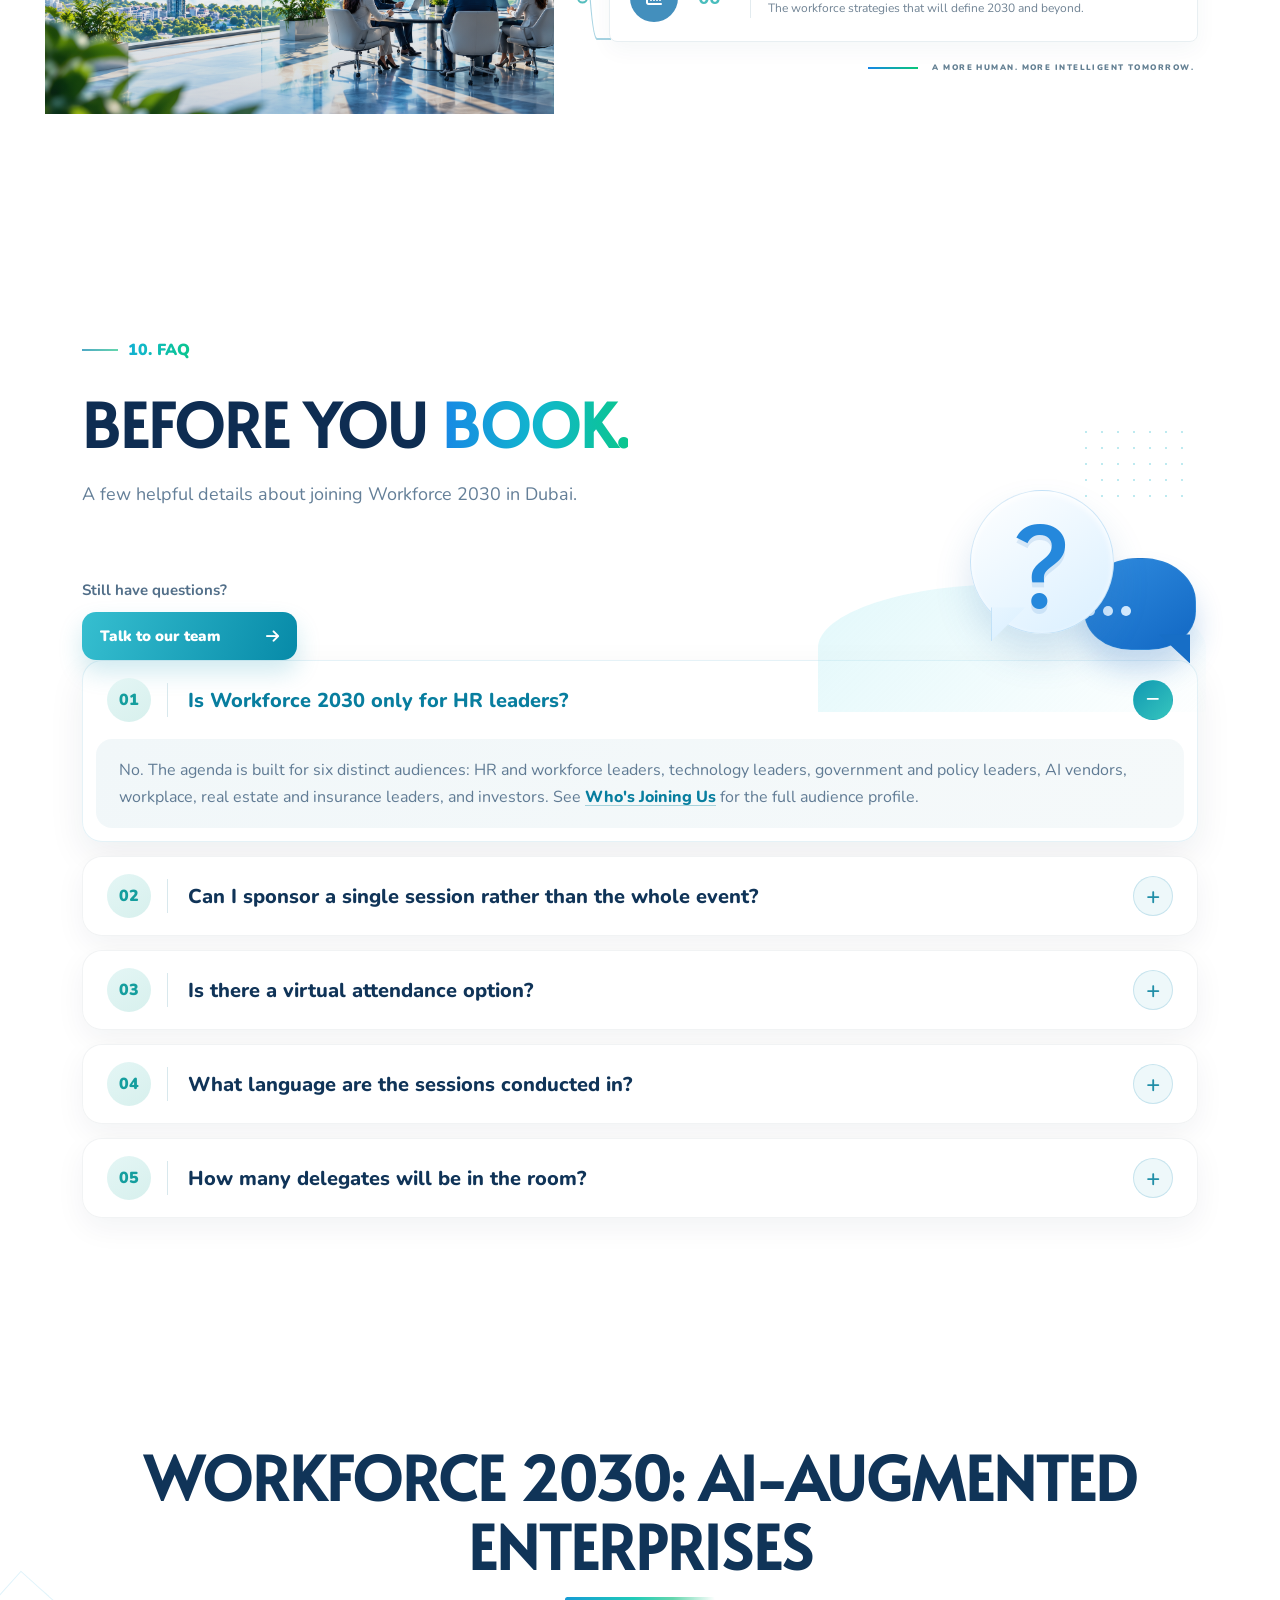
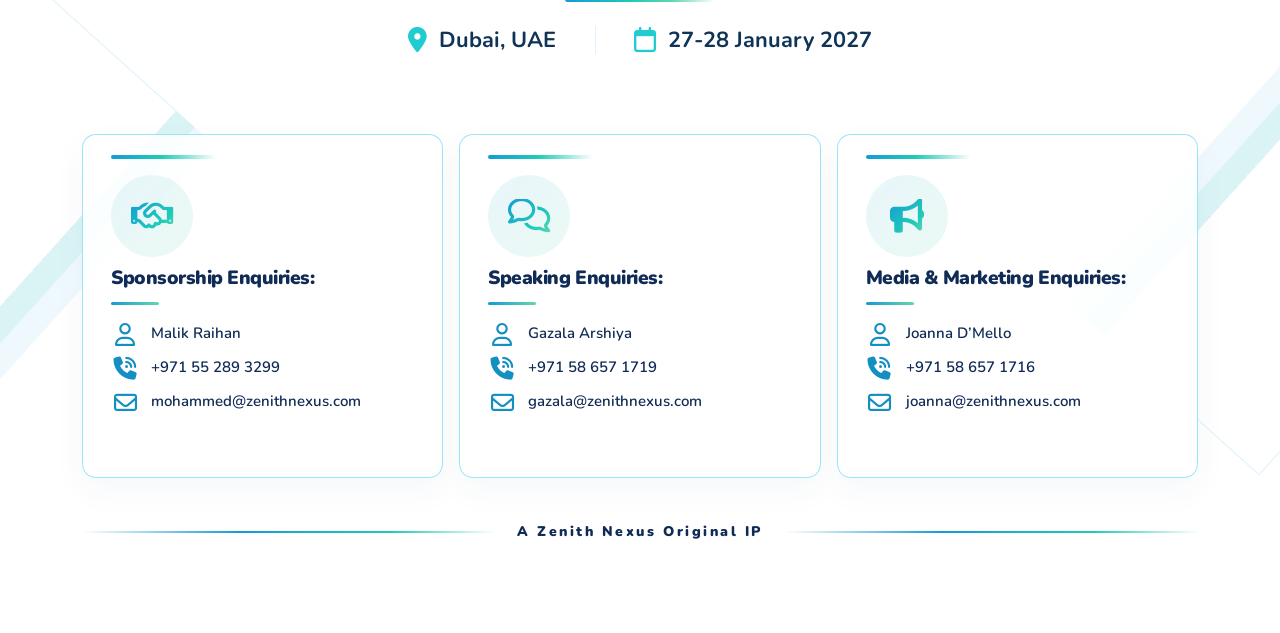
==== commit 91d4c1b0: "changes" ====
--- a/about-us.html
+++ b/about-us.html
@@ -47,7 +47,7 @@
       data-bs-toggle="modal"
       data-bs-target="#invitationModal"
     >
-      <i class="fa-regular fa-envelope" aria-hidden="true"></i>
+      
       Request Invitation
     </button>
 
@@ -94,9 +94,9 @@
                 </li>
               </ul>
               <nav class="hero-social-links" aria-label="Social media">
-                <a href="#" aria-label="Instagram">
+                <!-- <a href="#" aria-label="Instagram">
                   <i class="fa-brands fa-instagram" aria-hidden="true"></i>
-                </a>
+                </a> -->
                 <a
                   href="https://www.linkedin.com/company/zenithnexus/?viewAsMember=true"
                   aria-label="LinkedIn"
@@ -669,6 +669,10 @@
                   <span>Gazala Arshiya</span>
                 </p>
                 <p>
+                  <i class="fa-solid fa-phone-volume" aria-hidden="true"></i>
+                  <a href="tel:+971586571719">+971 58 657 1719</a>
+                </p>
+                <p>
                   <i class="fa-regular fa-envelope" aria-hidden="true"></i>
                   <a href="mailto:gazala@zenithnexus.com"
                     >gazala@zenithnexus.com</a
@@ -688,6 +692,10 @@
                 <p>
                   <i class="fa-regular fa-user" aria-hidden="true"></i>
                   <span>Joanna D’Mello</span>
+                </p>
+                <p>
+                  <i class="fa-solid fa-phone-volume" aria-hidden="true"></i>
+                  <a href="tel:+971 58 657 1716">+971 58 657 1716</a>
                 </p>
                 <p>
                   <i class="fa-regular fa-envelope" aria-hidden="true"></i>
--- a/style.css
+++ b/style.css
@@ -27,7 +27,6 @@
   font-family: var(--para-font);
   color: var(--text-color);
   background: var(--white);
-  overflow-x: hidden;
 }
 
 img {
@@ -391,7 +390,11 @@
 
 .hero-event-icon {
   color: #74e0bd;
-  font-size: 15px;
+  font-size: 20px;
+}
+
+.hero-event-text {
+  font-size: 20px;
 }
 
 .hero-event-divider {
@@ -2699,7 +2702,6 @@
 .faq-intro {
   position: relative;
   padding: 40px 0 0;
-  text-align: center;
 }
 
 .faq-eyebrow {
@@ -5767,8 +5769,6 @@
   max-width: 850px;
 
   margin: 0 auto;
-
-  text-align: center;
 }
 
 .participate-label {
@@ -5850,12 +5850,14 @@
   background-clip: text;
   color: transparent;
   -webkit-text-fill-color: transparent;
-  justify-content: center;
-}
-
+}
+.participate-subtitle span {
+  width: 54px;
+  height: 3px;
+  border-radius: 5px;
+  background: linear-gradient(95deg, #1686e7 5%, #08b9c5 55%, #09c878 100%);
+}
 .participate-description {
-  max-width: 650px;
-
   margin: 0 auto;
 
   color: var(--text-color);
@@ -6539,11 +6541,11 @@
 ========================================= */
 
 .who-participate-header {
-  max-width: 900px;
+  /* max-width: 900px; */
 
   margin: 0 auto 65px;
 
-  text-align: center;
+  /* text-align: center; */
 }
 
 /* =========================================
@@ -6615,7 +6617,7 @@
 ========================================= */
 
 .who-participate-header p {
-  max-width: 700px;
+  /* max-width: 700px; */
 
   margin: 25px auto 0;
 
@@ -7174,9 +7176,8 @@
 }
 
 .participate-header {
-  max-width: 780px;
-  margin: 0 auto 21px;
-  text-align: center;
+  max-width: 900px;
+  margin: 0 39px 31px;
 }
 
 .participate-subtitle {
@@ -7212,7 +7213,6 @@
 }
 
 .participate-description {
-  max-width: 660px;
   margin: 0 auto;
   color: #587291;
   font-size: 18px;
@@ -7225,7 +7225,7 @@
   grid-template-columns: repeat(2, minmax(0, 1fr));
   gap: 14px 18px;
   width: 100%;
-  max-width: 1160px;
+  /* max-width: 1160px; */
   height: auto;
   margin: 0 auto;
   transform: none;
@@ -7583,11 +7583,11 @@
 ========================================= */
 
 .themes-header {
-  max-width: 950px;
+  /* max-width: 950px; */
 
   margin: 0 auto 55px;
 
-  text-align: center;
+  /* text-align: center; */
 }
 
 /* =========================================
@@ -7598,11 +7598,12 @@
   display: flex;
 
   align-items: center;
-  justify-content: center;
+  /* justify-content: center; */
 
   gap: 14px;
 
   margin-bottom: 20px;
+  /* margin-left: 57px; */
 
   background: linear-gradient(90deg, #1888e5 0%, #11b7cc 52%, #0ac68e 100%);
   background-clip: text;
@@ -8179,8 +8180,6 @@
 
 .industries-header {
   margin: 0 auto 55px;
-
-  text-align: center;
 }
 
 /* =========================================
@@ -8191,7 +8190,6 @@
   display: flex;
 
   align-items: center;
-  justify-content: center;
 
   gap: 14px;
 
@@ -8248,8 +8246,6 @@
 ========================================= */
 
 .industries-header p {
-  max-width: 700px;
-
   margin: 22px auto 0;
 
   color: var(--text-color);
@@ -9069,6 +9065,7 @@
 
 .partners-benefits {
   position: absolute;
+  width: 661px;
   right: 28px;
   bottom: 0;
   left: 0;
@@ -11117,6 +11114,7 @@
   grid-template-columns: minmax(0, 0.88fr) minmax(0, 1.12fr);
   align-items: center;
   gap: 20px;
+  margin: 5% 0;
 }
 
 .global-platform-copy {
@@ -11146,8 +11144,7 @@
   content: "";
 }
 
-.global-platform-copy h2 {
-  max-width: 600px;
+.global-platform-copy2 h2 {
   margin: 0;
   color: #0b2c55;
   font-family: var(--heading-font);
@@ -11156,8 +11153,13 @@
   line-height: 1.02;
   text-transform: uppercase;
 }
-
-.global-platform-copy h2 span {
+.global-map {
+  display: block;
+  width: 100%;
+  /* max-width: 500px; */
+  height: auto;
+}
+.global-platform-copy2 h2 span {
   background: linear-gradient(90deg, #1888e5 0%, #11b7cc 52%, #0ac68e 100%);
   -webkit-background-clip: text;
   background-clip: text;
@@ -11348,7 +11350,7 @@
   max-width: 390px;
   margin: 0;
   color: #000;
-  font-size: 16px;
+  font-size: 14px;
   line-height: 1.4;
 }
 
@@ -12197,9 +12199,9 @@
 }
 
 .who-participate-header {
-  max-width: 780px;
-  margin: 0 auto 14px;
-  text-align: center;
+  /* max-width: 780px; */
+  margin: 0 26px 14px;
+  /* text-align: center; */
 }
 
 .attending-heading-rule {
@@ -12230,8 +12232,8 @@
 }
 
 .who-participate-header p {
-  max-width: 760px;
-  margin: 11px auto 0;
+  /* max-width: 760px; */
+  /* margin: 11px auto 0; */
   color: #586f88;
   font-family: var(--para-font);
   font-size: 16px;
@@ -12583,7 +12585,7 @@
   margin: 0 0 17px;
   color: #506d87;
   font-family: var(--para-font);
-  font-size: 15px;
+  font-size: 17px;
   font-weight: 500;
   line-height: 1.5;
 }
@@ -13172,10 +13174,9 @@
   min-height: 48px;
   align-items: center;
   justify-content: center;
-  gap: 9px;
-  padding: 0 17px;
+  padding: 0 24px;
   border: 1px solid rgba(255, 255, 255, 0.8);
-  border-radius: 5px;
+  clip-path: polygon(12% 0, 100% 0, 88% 100%, 0 100%);
   background: linear-gradient(
     105deg,
     var(--primary-color),
@@ -13187,6 +13188,7 @@
   font-family: var(--para-font);
   font-size: 13px;
   font-weight: 800;
+  text-decoration: none;
   transition:
     transform 0.2s ease,
     box-shadow 0.2s ease;
@@ -14195,7 +14197,7 @@
   display: flex;
   align-items: center;
   gap: 15px;
-  margin: 0 0 7px 8px;
+  margin: 30px 0 38px 8px;
 }
 
 .hybrid-model-heading h3 {
@@ -14215,7 +14217,6 @@
 }
 
 .hybrid-model-heading p {
-  max-width: 420px;
   margin: 0;
   color: #4c6b8a;
   font-size: 16px;
@@ -14456,7 +14457,7 @@
 
 /* Two-row theme timeline */
 .themes-work-section .themes-header {
-  max-width: 820px;
+  /* max-width: 820px; */
   margin-bottom: 48px;
 }
 
@@ -14474,7 +14475,7 @@
 }
 
 .themes-work-section .themes-header .themes-header-description {
-  max-width: 680px;
+  /* max-width: 680px; */
   margin: 10px auto 0;
   font-size: 16px;
   font-weight: 500;
@@ -14803,6 +14804,14 @@
   box-shadow: 0 8px 22px rgba(8, 175, 190, 0.24);
 }
 
+.hero-actions .hero-cta[href="./request-invitation.html"],
+.hero-actions .hero-cta[href="./partner-with-us.html"] {
+  padding-right: 27px;
+  padding-left: 27px;
+  border-radius: 0;
+  clip-path: polygon(12% 0, 100% 0, 88% 100%, 0 100%);
+}
+
 .hero-cta-primary:hover {
   color: #fff;
   box-shadow: 0 12px 28px rgba(8, 175, 190, 0.34);
@@ -14858,7 +14867,7 @@
   position: relative;
   display: flex;
   min-width: 0;
-  min-height: 105px;
+  min-height: 150px;
   align-items: center;
   flex-direction: column;
   justify-content: center;
@@ -14871,6 +14880,11 @@
 }
 
 .hero-stat strong {
+  display: flex;
+  width: 100%;
+  height: 62px;
+  align-items: flex-end;
+  justify-content: center;
   color: #fff;
   font-family: var(--heading-font);
   font-size: clamp(1.7rem, 2.8vw, 2.2rem);
@@ -14879,14 +14893,14 @@
   text-shadow: 0 2px 12px rgba(1, 26, 48, 0.22);
 }
 .infinity {
-  font-size: 70px !important;
+  font-size: 56px !important;
 }
 
 .hero-stat span {
-  margin-top: 6px;
+  margin-top: 20px;
   color: rgba(239, 250, 255, 0.86);
   font-family: var(--para-font);
-  font-size: 11px;
+  font-size: 14px;
   font-weight: 800;
   line-height: 1.25;
 }
@@ -14963,7 +14977,7 @@
   }
 
   .hero-stat {
-    min-height: 88px;
+    min-height: 105px;
     padding: 12px 8px;
   }
 
@@ -14977,11 +14991,16 @@
   }
 
   .hero-stat strong {
+    height: 46px;
     font-size: 1.65rem;
   }
 
+  .hero-stat .infinity {
+    font-size: 44px !important;
+  }
+
   .hero-stat span {
-    font-size: 10px;
+    font-size: 12px;
   }
 }
 
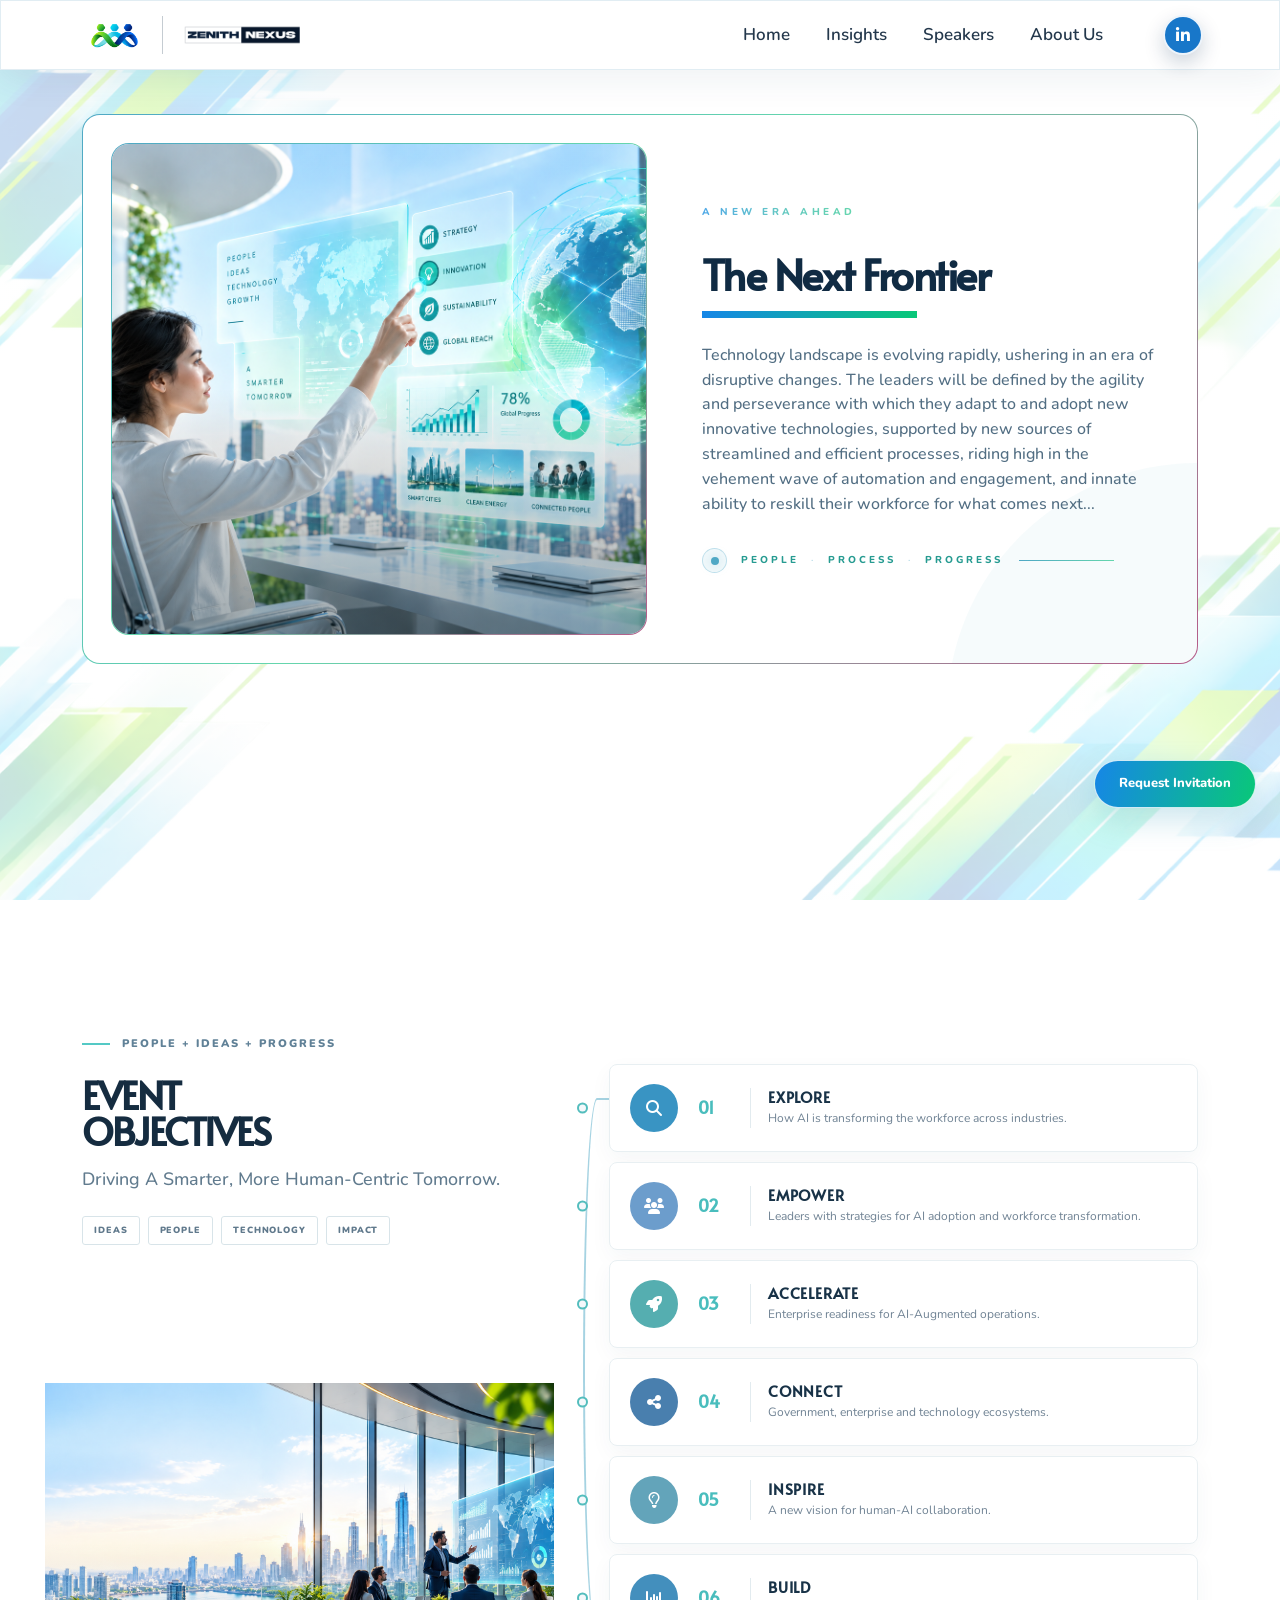
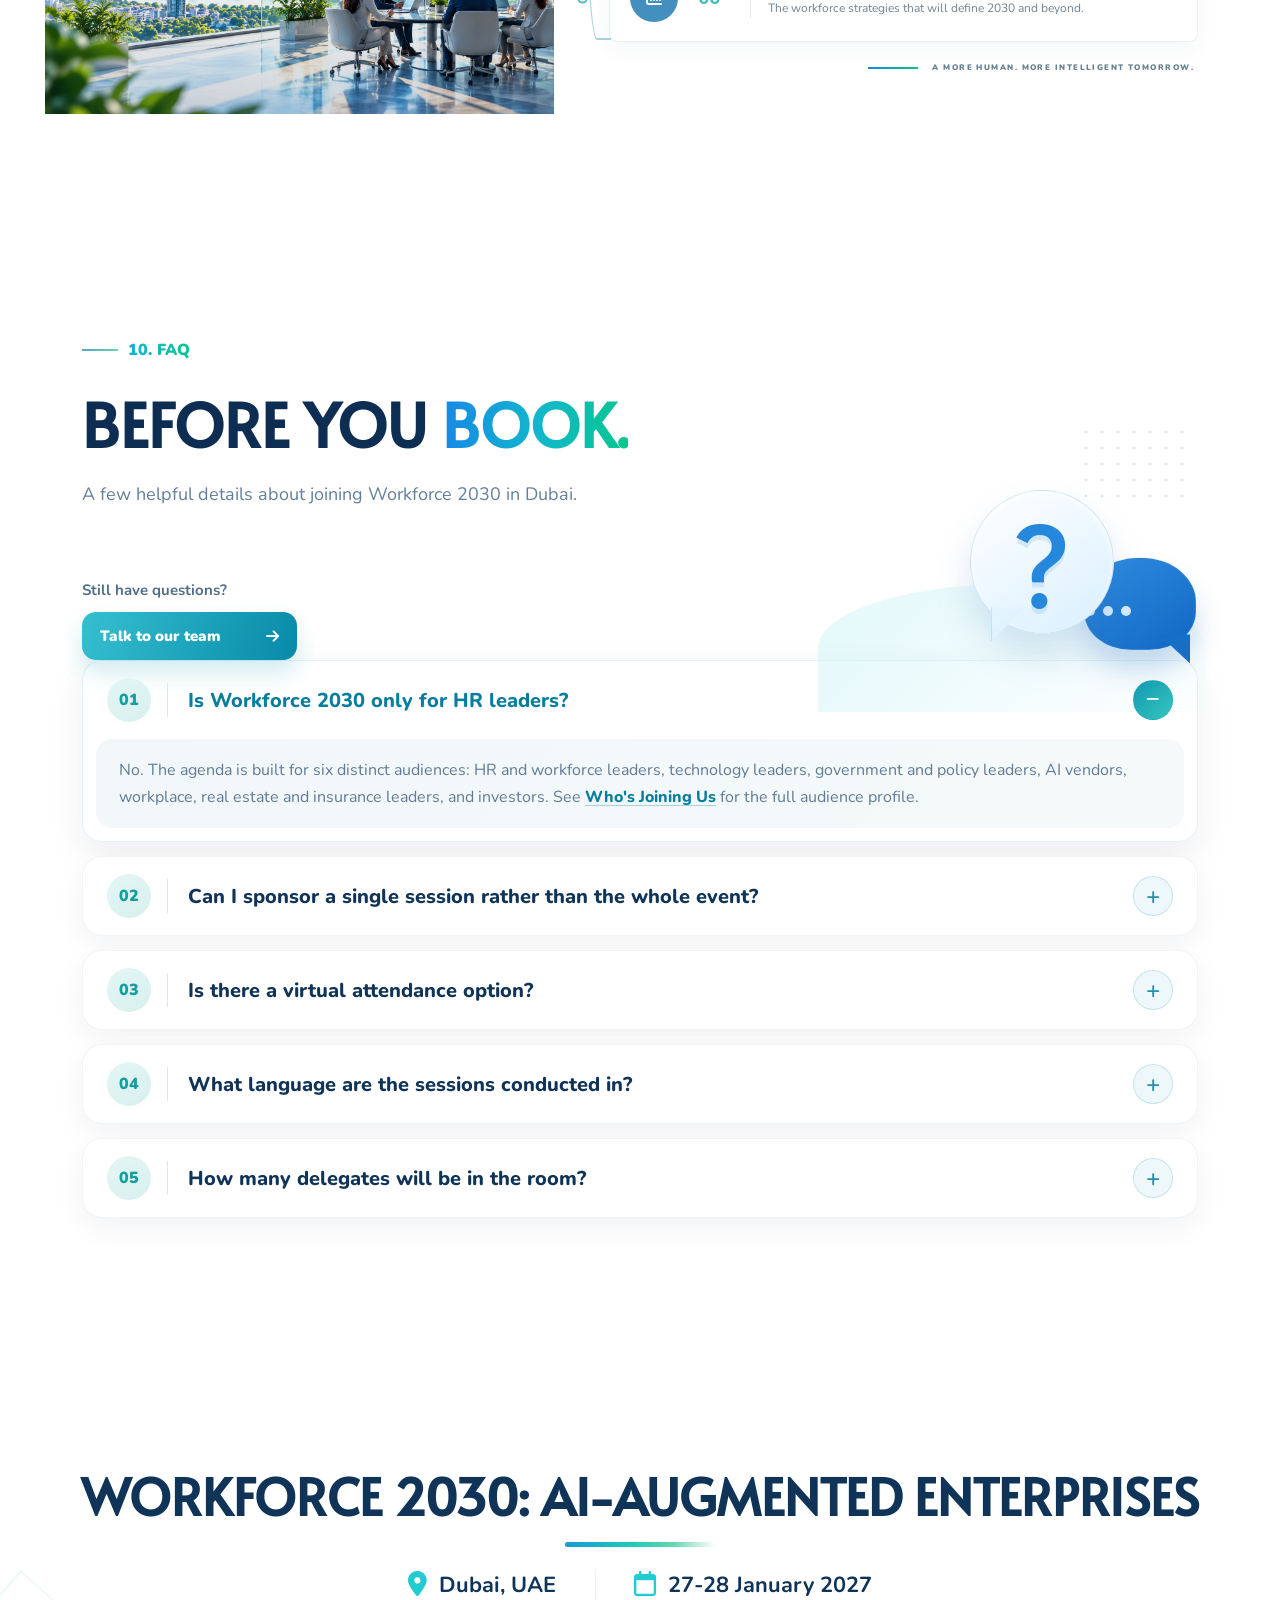
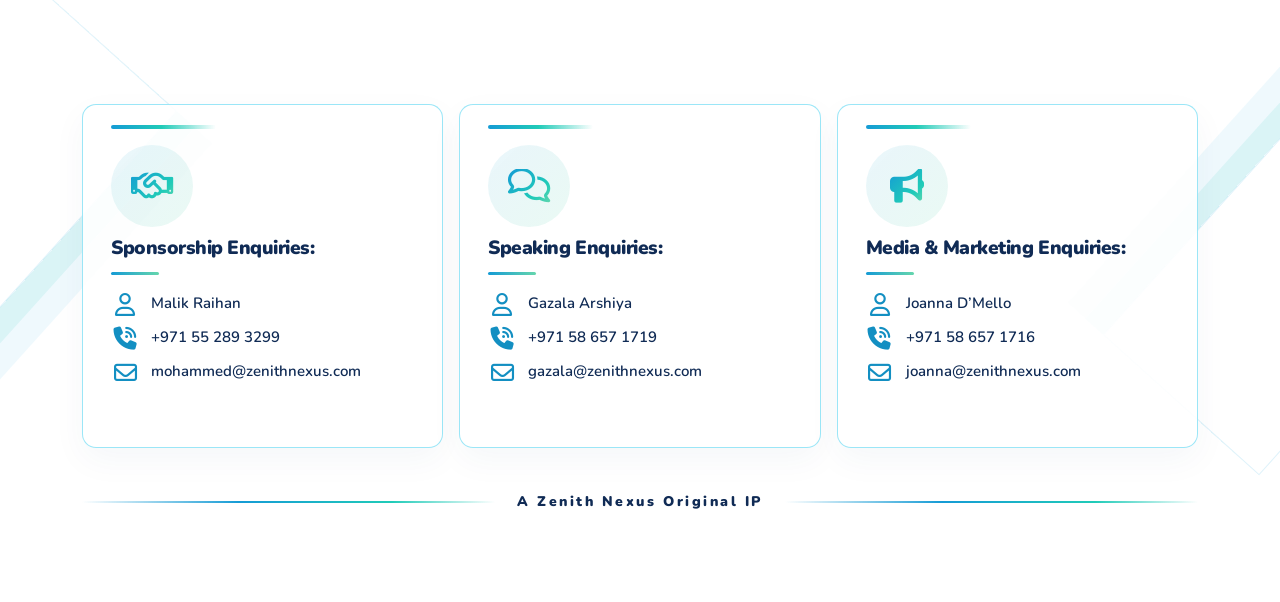
==== commit 504236c4: "changes" ====
--- a/about-us.html
+++ b/about-us.html
@@ -88,6 +88,9 @@
                 </li>
                 <li class="nav-item">
                   <a class="nav-link" href="./insight.html">Insights</a>
+                </li>
+                <li class="nav-item">
+                  <a class="nav-link" href="./speakers.html">Speakers</a>
                 </li>
                 <li class="nav-item">
                   <a class="nav-link" href="./about-us.html">About Us</a>
--- a/style.css
+++ b/style.css
@@ -190,6 +190,14 @@
   width: calc(100% - 20px);
 }
 
+.site-header .nav-link[aria-current="page"] {
+  color: var(--primary-color) !important;
+}
+
+.site-header .nav-link[aria-current="page"]::after {
+  width: calc(100% - 20px);
+}
+
 .nav-chip-wrap {
   display: flex;
   align-items: center;
@@ -1953,10 +1961,18 @@
   }
 
   .hero-event-details {
-    gap: 7px;
+    display: grid;
+    grid-template-columns: max-content 1fr;
+    column-gap: 8px;
+    row-gap: 6px;
+    justify-content: start;
     padding-bottom: 12px;
     font-size: 10px;
     letter-spacing: 0.07em;
+  }
+
+  .hero-event-divider {
+    display: none;
   }
 
   .hero-event-icon {
@@ -3359,6 +3375,492 @@
   border-color: rgba(79, 168, 197, 0.42);
 }
 
+.speakers-page {
+  color: #233c58;
+  background: #f7fbfd;
+}
+
+.speakers-hero {
+  position: relative;
+  min-height: 490px;
+  padding: 158px 0 78px;
+  overflow: hidden;
+  isolation: isolate;
+  background:
+    radial-gradient(
+      ellipse at 83% 30%,
+      rgba(86, 220, 199, 0.2),
+      transparent 30%
+    ),
+    radial-gradient(
+      ellipse at 72% 96%,
+      rgba(39, 153, 229, 0.2),
+      transparent 36%
+    ),
+    linear-gradient(118deg, #f8fcff 0%, #edf8fc 48%, #e8f8f6 100%);
+}
+
+.speakers-hero .container {
+  position: relative;
+  z-index: 2;
+}
+
+.speakers-hero-copy {
+  max-width: 700px;
+}
+
+.speakers-eyebrow,
+.speakers-section-kicker {
+  display: inline-flex;
+  align-items: center;
+  gap: 10px;
+  background: linear-gradient(90deg, #1888e5 0%, #11b7cc 52%, #0ac68e 100%);
+  background-clip: text;
+  color: transparent;
+  -webkit-text-fill-color: transparent;
+  font-size: 11px;
+  font-weight: 900;
+  letter-spacing: 0.17em;
+}
+
+.speakers-eyebrow > span {
+  width: 25px;
+  height: 2px;
+  background: linear-gradient(90deg, #1686e7, #09c878);
+}
+
+.speakers-hero h1 {
+  margin: 21px 0 17px;
+  color: #102b43;
+  font-family: var(--heading-font);
+  font-size: clamp(2.8rem, 6vw, 5.2rem);
+  font-weight: 700;
+  letter-spacing: -0.055em;
+  line-height: 1.03;
+  text-transform: uppercase !important;
+}
+.speakers-section-heading h2 {
+  text-transform: uppercase !important;
+  font-weight: 700;
+}
+.speakers-hero h1 span,
+.speakers-section-heading h2 span {
+  background: linear-gradient(90deg, #1888e5 0%, #11b7cc 52%, #0ac68e 100%);
+  background-clip: text;
+  color: transparent;
+  -webkit-text-fill-color: transparent;
+  text-transform: uppercase !important;
+}
+
+.speakers-hero-copy > p {
+  max-width: 510px;
+  margin: 0;
+  color: #557089;
+  font-size: 18px;
+  line-height: 1.7;
+}
+
+.speakers-hero-meta {
+  display: flex;
+  align-items: center;
+  gap: 12px;
+  margin-top: 30px;
+  color: #41647b;
+  font-size: 10px;
+  font-weight: 900;
+  letter-spacing: 0.16em;
+}
+
+.speakers-hero-rule {
+  width: 35px;
+  height: 2px;
+  background: linear-gradient(90deg, #1686e7, #09c878);
+}
+
+.speakers-hero-count {
+  margin-left: 9px;
+  padding: 7px 12px;
+  border: 1px solid rgba(22, 134, 231, 0.16);
+  border-radius: 30px;
+  background: rgba(255, 255, 255, 0.55);
+  color: #2380a4;
+  letter-spacing: 0.06em;
+}
+
+.speakers-hero-orbit {
+  position: absolute;
+  z-index: -1;
+  border: 1px solid rgba(38, 164, 196, 0.19);
+  border-radius: 50%;
+}
+
+.speakers-hero-orbit-one {
+  top: -225px;
+  right: -80px;
+  width: 590px;
+  height: 590px;
+}
+
+.speakers-hero-orbit-two {
+  top: -154px;
+  right: -7px;
+  width: 445px;
+  height: 445px;
+}
+
+.speakers-hero-mark {
+  position: absolute;
+  top: 50%;
+  right: 12%;
+  color: rgba(22, 134, 231, 0.08);
+  font-family: var(--heading-font);
+  font-size: clamp(14rem, 25vw, 25rem);
+  line-height: 1;
+  transform: translateY(-45%);
+}
+
+.speakers-list-section {
+  padding: 78px 0 92px;
+  background:
+    radial-gradient(
+      ellipse at 98% 20%,
+      rgba(13, 200, 120, 0.045),
+      transparent 28%
+    ),
+    #f7fbfd;
+}
+
+.speakers-section-heading {
+  display: flex;
+  align-items: end;
+  justify-content: space-between;
+  gap: 30px;
+  margin-bottom: 30px;
+}
+
+.speakers-section-kicker {
+  margin-bottom: 13px;
+  color: #128fa8;
+}
+
+.speakers-section-heading h2 {
+  max-width: 660px;
+  margin: 0;
+  color: #102b43;
+  font-family: var(--heading-font);
+  font-size: clamp(2rem, 4vw, 3.2rem);
+  letter-spacing: -0.045em;
+  line-height: 1.12;
+}
+
+.speakers-section-heading > p {
+  max-width: 290px;
+  margin: 0 0 4px;
+  color: #71879a;
+  font-size: 14px;
+  line-height: 1.65;
+}
+
+.speakers-grid {
+  display: grid;
+  grid-template-columns: repeat(4, minmax(0, 1fr));
+  gap: 20px;
+}
+
+.speaker-card {
+  display: flex;
+  min-width: 0;
+  flex-direction: column;
+  overflow: hidden;
+  border: 1px solid #e3edf2;
+  border-radius: 18px;
+  background: #ffffff;
+  box-shadow: 0 12px 32px rgba(27, 73, 100, 0.055);
+  color: inherit;
+  transition:
+    transform 0.25s ease,
+    border-color 0.25s ease,
+    box-shadow 0.25s ease;
+}
+
+.speaker-card:hover,
+.speaker-card:focus-visible {
+  border-color: rgba(24, 152, 189, 0.46);
+  box-shadow: 0 22px 42px rgba(27, 73, 100, 0.13);
+  color: inherit;
+  outline: none;
+  transform: translateY(-5px);
+}
+
+.speaker-card:focus-visible {
+  outline: 3px solid rgba(22, 134, 231, 0.55);
+  outline-offset: 3px;
+}
+
+.speaker-card-portrait {
+  position: relative;
+  display: grid;
+  height: 190px;
+  min-height: 260px;
+  flex: 0 0 auto;
+  place-items: center;
+  overflow: hidden;
+  isolation: isolate;
+  background:
+    radial-gradient(
+      circle at 70% 22%,
+      rgba(255, 255, 255, 0.75) 0 2px,
+      transparent 3px
+    ),
+    radial-gradient(
+      circle at 20% 75%,
+      rgba(255, 255, 255, 0.58) 0 1px,
+      transparent 2px
+    ),
+    linear-gradient(145deg, #c8eff4, #eaf8fb 53%, #d7eff5);
+}
+
+.speaker-card-portrait > img {
+  position: absolute;
+  z-index: -1;
+  inset: 0;
+  display: block;
+  width: 100%;
+  height: 100%;
+  object-fit: cover;
+  object-position: center 4%;
+}
+
+.speaker-card-portrait::before {
+  top: -53px;
+  right: -12px;
+  width: 195px;
+  height: 195px;
+}
+
+.speaker-card-portrait::after {
+  right: 22px;
+  bottom: -96px;
+  width: 210px;
+  height: 210px;
+}
+
+.speaker-tone-teal {
+  background: linear-gradient(145deg, #c9f2ed, #e8f9f5 54%, #d0f0eb);
+}
+
+.speaker-tone-violet {
+  background: linear-gradient(145deg, #e1e6ff, #f3f4ff 54%, #e1e8fb);
+}
+
+.speaker-tone-coral {
+  background: linear-gradient(145deg, #ffe2d8, #fff4ed 54%, #ffe9dc);
+}
+
+.speaker-tone-rose {
+  background: linear-gradient(145deg, #f8ddeb, #fff1f7 54%, #f8e4ed);
+}
+
+.speaker-tone-sky {
+  background: linear-gradient(145deg, #cfe9ff, #eff8ff 54%, #dcefff);
+}
+
+.speaker-tone-green {
+  background: linear-gradient(145deg, #d6f1df, #f0faf2 54%, #def2e5);
+}
+
+.speaker-card-number {
+  position: absolute;
+  top: 16px;
+  left: 18px;
+  color: rgba(16, 43, 67, 0.62);
+  font-size: 10px;
+  font-weight: 900;
+  letter-spacing: 0.14em;
+}
+
+.speaker-card-initials {
+  display: grid;
+  width: 100px;
+  height: 100px;
+  place-items: center;
+  border: 1px solid rgba(255, 255, 255, 0.8);
+  border-radius: 50%;
+  background: rgba(255, 255, 255, 0.54);
+  box-shadow:
+    0 12px 28px rgba(30, 95, 119, 0.09),
+    inset 0 0 0 7px rgba(255, 255, 255, 0.32);
+  color: #1c6f91;
+  font-family: var(--heading-font);
+  font-size: 32px;
+  letter-spacing: -0.05em;
+}
+
+.speaker-tone-violet .speaker-card-initials {
+  color: #6565ad;
+}
+
+.speaker-tone-coral .speaker-card-initials {
+  color: #ad674f;
+}
+
+.speaker-tone-rose .speaker-card-initials {
+  color: #a7547d;
+}
+
+.speaker-tone-sky .speaker-card-initials {
+  color: #347db4;
+}
+
+.speaker-tone-green .speaker-card-initials {
+  color: #3c825d;
+}
+
+.speaker-card-link-icon {
+  position: absolute;
+  right: 15px;
+  bottom: 14px;
+  display: grid;
+  width: 30px;
+  height: 30px;
+  place-items: center;
+  border: 1px solid rgba(255, 255, 255, 0.75);
+  border-radius: 50%;
+  background: rgba(255, 255, 255, 0.58);
+  color: #176f9e;
+  font-size: 13px;
+}
+
+.speaker-card-content {
+  display: flex;
+  flex: 1;
+  flex-direction: column;
+  padding: 19px 19px 13px;
+}
+
+.speaker-card-label {
+  margin-bottom: 8px;
+  color: #1797a8;
+  font-size: 9px;
+  font-weight: 900;
+  letter-spacing: 0.14em;
+}
+
+.speaker-card-content h3 {
+  margin: 0 0 8px;
+  color: #122f49;
+  font-family: var(--heading-font);
+  font-size: 20px;
+  line-height: 1.2;
+}
+
+.speaker-card-designation {
+  min-height: 48px;
+  margin: 0;
+  color: #637a8f;
+  font-size: 13px;
+  font-weight: 600;
+  line-height: 1.5;
+}
+
+.speaker-card-divider {
+  width: 29px;
+  height: 2px;
+  margin: 13px 0 10px;
+  background: linear-gradient(90deg, #1686e7, #09c878);
+}
+
+.speaker-card-company {
+  margin: 0;
+  color: #263f56;
+  font-size: 13px;
+  font-weight: 800;
+  line-height: 1.45;
+}
+
+.speaker-card-footer {
+  display: flex;
+  align-items: center;
+  justify-content: space-between;
+  gap: 10px;
+  margin: 0 19px;
+  padding: 13px 0 15px;
+  border-top: 1px solid #edf2f5;
+  color: #55758b;
+  font-size: 9px;
+  font-weight: 900;
+  letter-spacing: 0.12em;
+}
+
+.speaker-card-footer i {
+  color: #1495ae;
+  font-size: 12px;
+  transition: transform 0.2s ease;
+}
+
+.speaker-card:hover .speaker-card-footer i {
+  transform: translate(2px, -2px);
+}
+
+.speakers-cta {
+  display: flex;
+  align-items: center;
+  justify-content: space-between;
+  gap: 24px;
+  margin-top: 52px;
+  padding: 30px 34px;
+  border: 1px solid rgba(100, 202, 196, 0.2);
+  border-radius: 20px;
+  background:
+    radial-gradient(
+      ellipse at 100% 0,
+      rgba(52, 200, 164, 0.16),
+      transparent 36%
+    ),
+    #10354a;
+  box-shadow: 0 18px 40px rgba(17, 59, 78, 0.11);
+}
+
+.speakers-cta > div > span {
+  color: #89d9cb;
+  font-size: 10px;
+  font-weight: 900;
+  letter-spacing: 0.17em;
+}
+
+.speakers-cta h2 {
+  max-width: 640px;
+  margin: 8px 0 0;
+  color: #ffffff;
+  font-family: var(--heading-font);
+  font-size: clamp(1.45rem, 3vw, 2rem);
+  line-height: 1.25;
+}
+
+.speakers-cta > a {
+  display: inline-flex;
+  min-height: 48px;
+  flex: 0 0 auto;
+  align-items: center;
+  justify-content: center;
+  gap: 13px;
+  padding: 0 20px;
+  border-radius: 30px;
+  background: linear-gradient(110deg, #4fa8e8, #65d6ad);
+  color: #ffffff;
+  font-size: 13px;
+  font-weight: 900;
+  transition:
+    box-shadow 0.2s ease,
+    transform 0.2s ease;
+}
+
+.speakers-cta > a:hover {
+  box-shadow: 0 10px 24px rgba(82, 205, 190, 0.26);
+  color: #ffffff;
+  transform: translateY(-2px);
+}
+
 .footer-bottom {
   display: flex;
   align-items: center;
@@ -3380,6 +3882,14 @@
 }
 
 @media (max-width: 991.98px) {
+  .speakers-hero-mark {
+    right: 1%;
+  }
+
+  .speakers-grid {
+    grid-template-columns: repeat(2, minmax(0, 1fr));
+  }
+
   main section.faq-section {
     padding: 76px 0;
   }
@@ -3470,6 +3980,103 @@
 }
 
 @media (max-width: 575.98px) {
+  .speakers-hero {
+    min-height: 420px;
+    padding: 136px 0 58px;
+  }
+
+  .speakers-eyebrow {
+    font-size: 9px;
+    letter-spacing: 0.11em;
+  }
+
+  .speakers-hero-copy > p {
+    font-size: 16px;
+  }
+
+  .speakers-hero-mark {
+    top: 43%;
+    right: -18%;
+    font-size: 15rem;
+  }
+
+  .speakers-hero-orbit-one {
+    top: -150px;
+    right: -300px;
+  }
+
+  .speakers-hero-orbit-two {
+    top: -105px;
+    right: -230px;
+  }
+
+  .speakers-list-section {
+    padding: 56px 0 64px;
+  }
+
+  .speakers-section-heading {
+    display: block;
+    margin-bottom: 23px;
+  }
+
+  .speakers-section-heading > p {
+    margin-top: 13px;
+  }
+
+  .speakers-grid {
+    gap: 13px;
+  }
+
+  .speaker-card {
+    border-radius: 14px;
+  }
+
+  .speaker-card-portrait {
+    height: 145px;
+    min-height: 145px;
+  }
+
+  .speaker-card-initials {
+    width: 78px;
+    height: 78px;
+    font-size: 26px;
+  }
+
+  .speaker-card-content {
+    padding: 14px 12px 11px;
+  }
+
+  .speaker-card-content h3 {
+    font-size: 17px;
+  }
+
+  .speaker-card-label {
+    font-size: 8px;
+    letter-spacing: 0.09em;
+  }
+
+  .speaker-card-designation,
+  .speaker-card-company {
+    font-size: 12px;
+  }
+
+  .speaker-card-designation {
+    min-height: 62px;
+  }
+
+  .speaker-card-footer {
+    margin: 0 12px;
+    font-size: 8px;
+    letter-spacing: 0.06em;
+  }
+
+  .speakers-cta {
+    align-items: flex-start;
+    flex-direction: column;
+    margin-top: 35px;
+    padding: 24px 20px;
+  }
+
   main section.faq-section {
     padding: 64px 0;
   }
@@ -3669,7 +4276,7 @@
 
   color: var(--primary-color);
   font-family: var(--para-font);
-  font-size: 16px;
+  font-size: 12px;
   font-weight: 900;
   letter-spacing: 0.28em;
 }
@@ -7330,6 +7937,10 @@
   font-size: 16px;
 }
 
+.participate-card.card-3 .participate-card-icon {
+  color: color-mix(in srgb, var(--participate-accent) 62%, white);
+}
+
 .participate-card-content {
   position: relative;
   z-index: 3;
@@ -8301,6 +8912,18 @@
     border-color 0.4s ease;
 }
 
+.industry-card:nth-child(even) {
+  grid-template-rows: 1fr 180px;
+}
+
+.industry-card:nth-child(even) .industry-card-info {
+  grid-row: 1;
+}
+
+.industry-card:nth-child(even) .industry-image {
+  grid-row: 2;
+}
+
 .industry-card:hover {
   transform: translateY(-7px);
 
@@ -8333,7 +8956,7 @@
 
   align-items: center;
 
-  justify-content: flex-start;
+  justify-content: space-between;
 }
 
 /* =========================================
@@ -8341,15 +8964,16 @@
 ========================================= */
 
 .industry-number {
-  position: absolute;
-  top: 14px;
-  left: 14px;
-  z-index: 4;
+  display: inline-flex;
+  align-items: center;
+  justify-content: center;
+  min-width: 38px;
+  min-height: 30px;
   padding: 5px 9px;
-  border: 1px solid rgba(255, 255, 255, 0.7);
+  border: 1px solid rgba(79, 168, 197, 0.2);
   border-radius: 20px;
   color: var(--primary-color);
-  background: rgba(255, 255, 255, 0.9);
+  background: rgba(79, 168, 197, 0.08);
   font-family: var(--para-font);
   font-size: 13px;
   font-weight: 900;
@@ -8535,7 +9159,7 @@
 ========================================= */
 
 .industry-bfsi .industry-icon {
-  color: var(--accent-color);
+  color: var(--primary-color);
 
   background: rgba(182, 91, 137, 0.09);
 }
@@ -8545,19 +9169,19 @@
 }
 
 .industry-energy .industry-icon {
-  color: #25a986;
+  color: var(--primary-color);
 
   background: rgba(101, 214, 173, 0.12);
 }
 
 .industry-manufacturing .industry-icon {
-  color: #df8651;
+  color: var(--primary-color);
 
   background: rgba(223, 134, 81, 0.1);
 }
 
 .industry-retail .industry-icon {
-  color: #25a986;
+  color: var(--primary-color);
 }
 
 .industry-logistics .industry-icon {
@@ -8565,7 +9189,7 @@
 }
 
 .industry-telecom .industry-icon {
-  color: var(--accent-color);
+  color: var(--primary-color);
 
   background: rgba(182, 91, 137, 0.09);
 }
@@ -9274,6 +9898,7 @@
   }
 
   .partners-benefits {
+    width: auto;
     right: 9px;
     bottom: 0;
     left: 9px;
@@ -9503,19 +10128,6 @@
    DIVIDER
 ========================================= */
 
-.join-movement-divider {
-  width: 55px;
-  height: 3px;
-
-  margin: 28px 0;
-
-  background: linear-gradient(
-    90deg,
-    var(--primary-color),
-    var(--secondary-color)
-  );
-}
-
 /* =========================================
    EVENT TITLE
 ========================================= */
@@ -11106,7 +11718,7 @@
 }
 
 .global-series-section .container {
-  max-width: 1370px;
+  max-width: 1320px;
 }
 
 .global-platform-intro {
@@ -12319,13 +12931,17 @@
   color: #fff;
   background: #ff941d;
 }
+.attending-icon-green {
+  color: #fff;
+  background: #2fd000;
+}
 .attending-icon-purple {
   color: #fff;
   background: #7253ef;
 }
 .attending-icon-sky {
   color: #fff;
-  background: #4899ec;
+  background: #073b71;
 }
 .attending-icon-teal {
   color: #fff;
@@ -12541,8 +13157,14 @@
 
 .event-glance-section {
   overflow: hidden;
-  padding: 74px 0 56px;
-  background: #fff;
+  padding: 88px 0;
+  background:
+    radial-gradient(
+      circle at 90% 15%,
+      rgba(79, 168, 197, 0.1),
+      transparent 30%
+    ),
+    linear-gradient(135deg, #f8fcfd 0%, #fff 58%, #f2fbf8 100%);
 }
 
 .event-glance-section .container {
@@ -12550,31 +13172,35 @@
 }
 
 .event-glance-layout {
-  grid-template-columns: minmax(0, 0.88fr) minmax(0, 1.12fr);
-  align-items: stretch;
-  gap: clamp(34px, 5vw, 72px);
+  grid-template-columns: minmax(0, 0.9fr) minmax(0, 1.1fr);
+  align-items: center;
+  gap: clamp(28px, 4vw, 56px);
 }
 
 .event-glance-content {
   align-self: center;
-  padding: 26px 0 34px;
+  padding: clamp(28px, 4vw, 48px);
+  border: 1px solid rgba(16, 43, 67, 0.08);
+  border-radius: 28px;
+  background: rgba(255, 255, 255, 0.88);
+  box-shadow: 0 20px 55px rgba(16, 43, 67, 0.07);
 }
 
 .event-glance-content h2 {
-  max-width: 450px;
-  margin: 0 0 26px;
+  max-width: none;
+  margin: 0 0 24px;
   color: #102b43;
   font-family: var(--heading-font);
-  font-size: clamp(2.4rem, 3.6vw, 3.1rem);
+  font-size: clamp(1.05rem, 3.4vw, 3rem);
   font-weight: 700;
   letter-spacing: -0.055em;
-  line-height: 0.88;
+  line-height: 0.96;
   text-transform: uppercase;
+  white-space: nowrap;
 }
 
 .event-glance-content h2 span {
-  display: block;
-  width: fit-content;
+  display: inline;
   background: linear-gradient(100deg, #159bd5 0%, #21cbaa 70%, #65d6ad 100%);
   -webkit-background-clip: text;
   background-clip: text;
@@ -12585,9 +13211,9 @@
   margin: 0 0 17px;
   color: #506d87;
   font-family: var(--para-font);
-  font-size: 17px;
+  font-size: 16px;
   font-weight: 500;
-  line-height: 1.5;
+  line-height: 1.75;
 }
 
 .event-description p:last-child {
@@ -12603,26 +13229,20 @@
   position: relative;
   isolation: isolate;
   min-width: 0;
-  min-height: 670px;
-  margin-right: calc((1320px - 100vw) / 2);
+  min-height: 500px;
   overflow: hidden;
-  border-radius: 48% 0 0 48% / 58% 0 0 58%;
+  border: 1px solid rgba(16, 43, 67, 0.08);
+  border-radius: 28px;
   background: #e9f7fb;
-  clip-path: ellipse(112% 100% at 100% 50%);
+  box-shadow: 0 24px 60px rgba(16, 43, 67, 0.13);
 }
 
 .event-glance-image::after {
   position: absolute;
   z-index: 1;
-  top: -12%;
-  left: -14%;
-  width: 44%;
-  height: 124%;
-  border: 1px solid rgba(32, 198, 184, 0.75);
-  border-radius: 50%;
-  box-shadow:
-    0 0 0 16px rgba(32, 198, 184, 0.11),
-    0 0 0 34px rgba(52, 174, 225, 0.08);
+  inset: 14px;
+  border: 1px solid rgba(255, 255, 255, 0.72);
+  border-radius: 18px;
   content: "";
   pointer-events: none;
 }
@@ -12635,82 +13255,72 @@
   height: 100%;
   min-height: 0;
   object-fit: cover;
-  object-position: right center;
+  object-position: center;
   transition: transform 0.7s ease;
-}
-
-@media (max-width: 1399.98px) {
-  .event-glance-image {
-    margin-right: calc((1140px - 100vw) / 2);
-  }
 }
 
 @media (max-width: 1199.98px) {
   .event-glance-layout {
-    grid-template-columns: minmax(0, 0.9fr) minmax(0, 1.1fr);
-    gap: 36px;
-  }
-
-  .event-glance-content h2 {
-    font-size: clamp(3.2rem, 5.7vw, 4.5rem);
+    gap: 30px;
   }
 
   .event-description p {
-    font-size: 14px;
+    font-size: 15px;
   }
 
   .event-glance-image {
-    min-height: 620px;
-    margin-right: calc((960px - 100vw) / 2);
+    min-height: 460px;
   }
 }
 
 @media (max-width: 991.98px) {
   .event-glance-section {
-    padding: 68px 0 58px;
+    padding: 68px 0;
   }
 
   .event-glance-layout {
     grid-template-columns: minmax(0, 1fr);
-    gap: 32px;
+    gap: 26px;
   }
 
   .event-glance-content {
     max-width: 720px;
     padding: 0;
+    border: 0;
+    border-radius: 0;
+    background: transparent;
+    box-shadow: none;
   }
 
   .event-glance-content h2 {
     max-width: none;
     margin-bottom: 22px;
-    font-size: clamp(3.2rem, 8vw, 5rem);
+    font-size: clamp(1.05rem, 5vw, 3rem);
   }
 
   .event-description p {
     font-size: 15px;
-    line-height: 1.6;
+    line-height: 1.7;
   }
 
   .event-glance-image {
-    width: calc(100% + 36px);
-    min-height: 480px;
-    margin-right: -36px;
-    border-radius: 42% 0 0 42% / 45% 0 0 45%;
+    width: 100%;
+    min-height: 420px;
   }
 }
 
 @media (max-width: 575.98px) {
   .event-glance-section {
-    padding: 52px 0 42px;
+    padding: 52px 0;
   }
 
   .event-glance-layout {
-    gap: 25px;
+    gap: 22px;
   }
 
   .event-glance-content h2 {
     margin-bottom: 18px;
-    font-size: clamp(2.8rem, 14vw, 4rem);
+    font-size: clamp(1rem, 6vw, 2rem);
     line-height: 0.9;
   }
 
@@ -12722,15 +13332,14 @@
 
   .event-glance-image {
     width: 100%;
-    min-height: 350px;
+    min-height: 300px;
     margin: 0;
-    border-radius: 28px;
-    clip-path: none;
+    border-radius: 22px;
   }
 
   .event-glance-image::after {
-    left: -32%;
-    width: 62%;
+    inset: 10px;
+    border-radius: 14px;
   }
 }
 
@@ -12793,14 +13402,14 @@
 .enquiries-banner-content {
   position: relative;
   z-index: 1;
-  width: min(100%, 1050px);
+  /* width: min(100%, 1050px); */
 }
 
 .enquiries-banner-content h2 {
   margin: 0;
   color: #103458;
   font-family: var(--heading-font);
-  font-size: 60px;
+  font-size: 50px;
   font-weight: 900;
   line-height: 1.15;
   text-transform: uppercase;
@@ -13176,7 +13785,8 @@
   justify-content: center;
   padding: 0 24px;
   border: 1px solid rgba(255, 255, 255, 0.8);
-  clip-path: polygon(12% 0, 100% 0, 88% 100%, 0 100%);
+  border-radius: 999px;
+  /* clip-path: polygon(12% 0, 100% 0, 88% 100%, 0 100%); */
   background: linear-gradient(
     105deg,
     var(--primary-color),
@@ -13192,8 +13802,11 @@
   transition:
     transform 0.2s ease,
     box-shadow 0.2s ease;
-}
-
+  display: flex;
+  gap: 8px;
+}
+.mx-invite-btn-icon {
+}
 .invitation-float-btn:hover {
   transform: translateY(-3px);
   box-shadow: 0 16px 34px rgba(79, 168, 197, 0.36);
@@ -14724,13 +15337,14 @@
   .themes-work-section .theme-route-number {
     z-index: 1;
     grid-column: 1;
-    grid-row: 1 / span 4;
+    grid-row: 1;
+    align-self: center;
     margin: 0;
   }
 
   .themes-work-section .theme-route-icon {
     grid-column: 2;
-    grid-row: 1 / span 2;
+    grid-row: 1;
     margin: 0;
   }
 
@@ -14944,21 +15558,25 @@
   }
 
   .hero-actions {
-    display: grid;
-    grid-template-columns: repeat(2, minmax(0, 1fr));
+    display: flex;
+    flex-wrap: nowrap;
     gap: 8px;
     margin-top: 19px;
   }
 
   .hero-cta {
+    flex: 1 1 0;
+    min-width: 0;
     min-height: 43px;
     gap: 7px;
     padding: 9px 10px;
     font-size: 11px;
   }
 
-  .hero-cta-primary {
-    grid-column: 1 / -1;
+  .hero-actions .hero-cta[href="./request-invitation.html"],
+  .hero-actions .hero-cta[href="./partner-with-us.html"] {
+    padding-right: 10px;
+    padding-left: 10px;
   }
 
   .hero-cta-link {
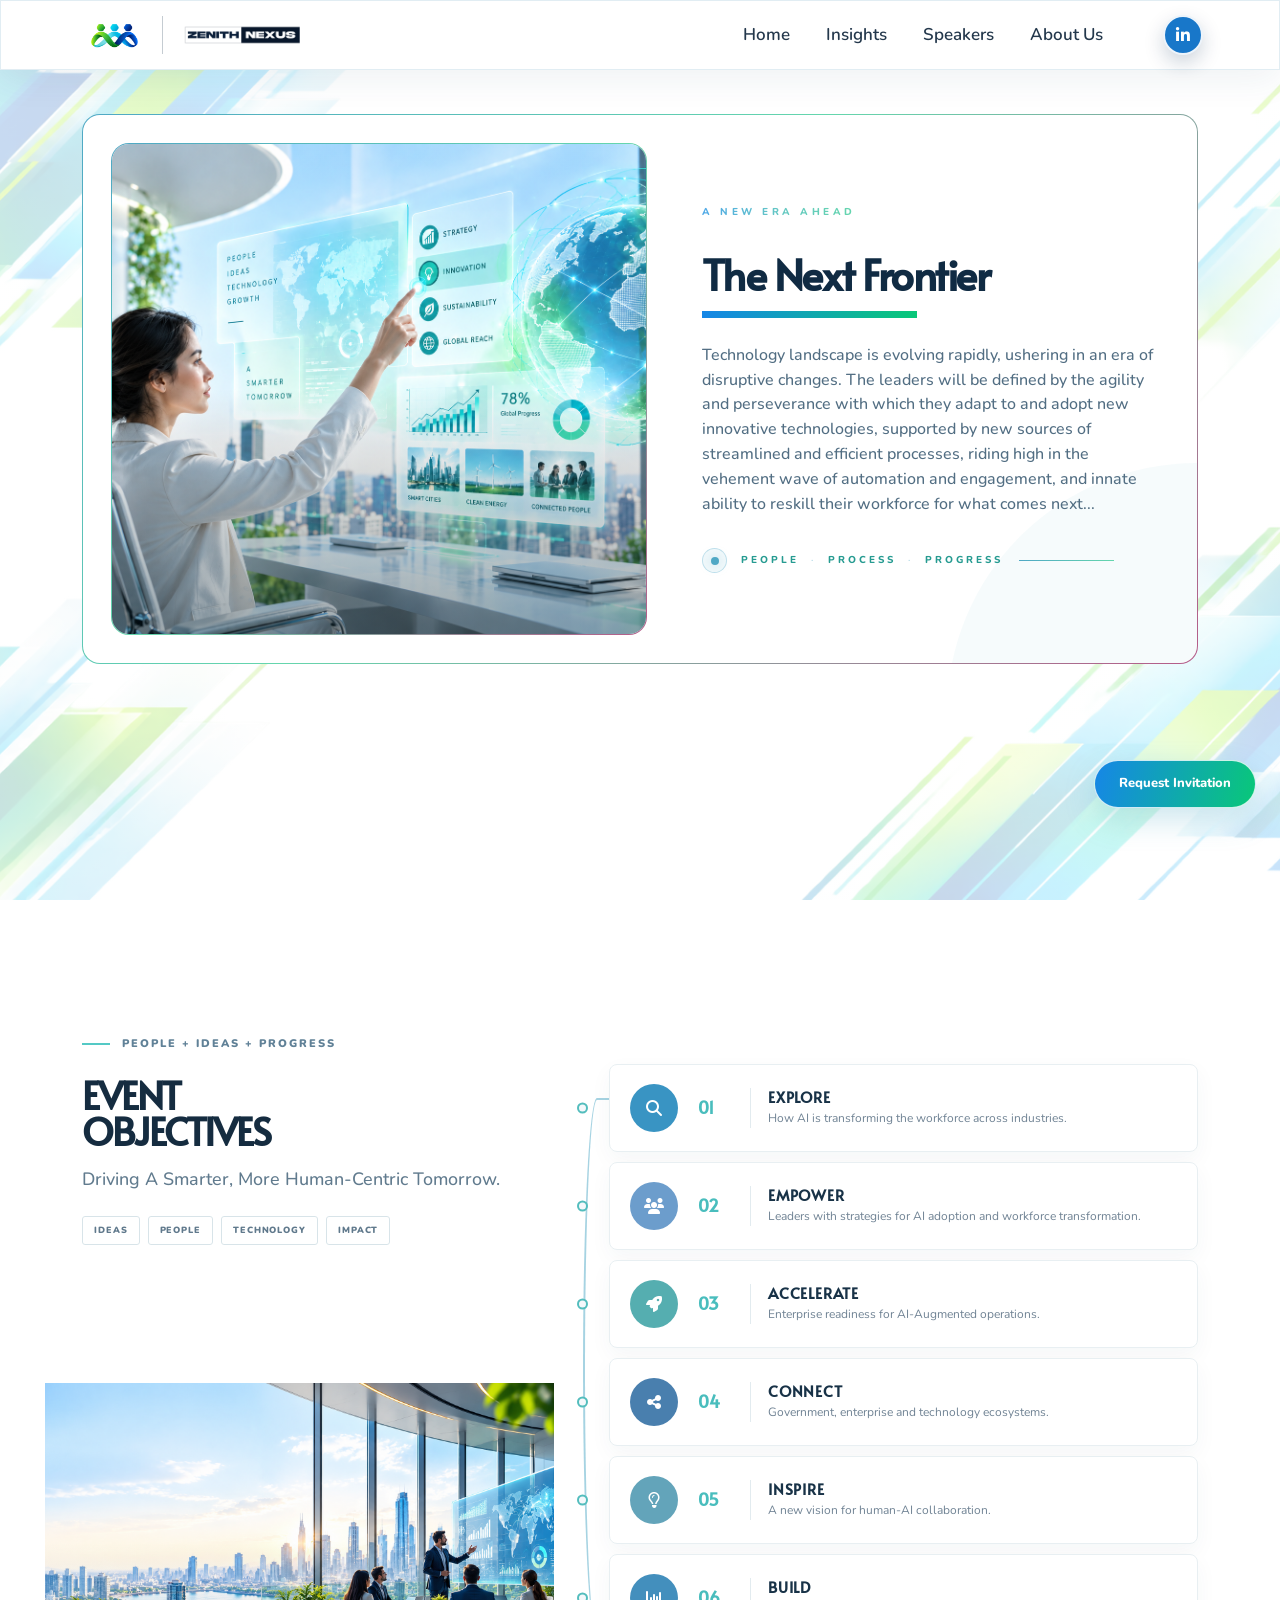
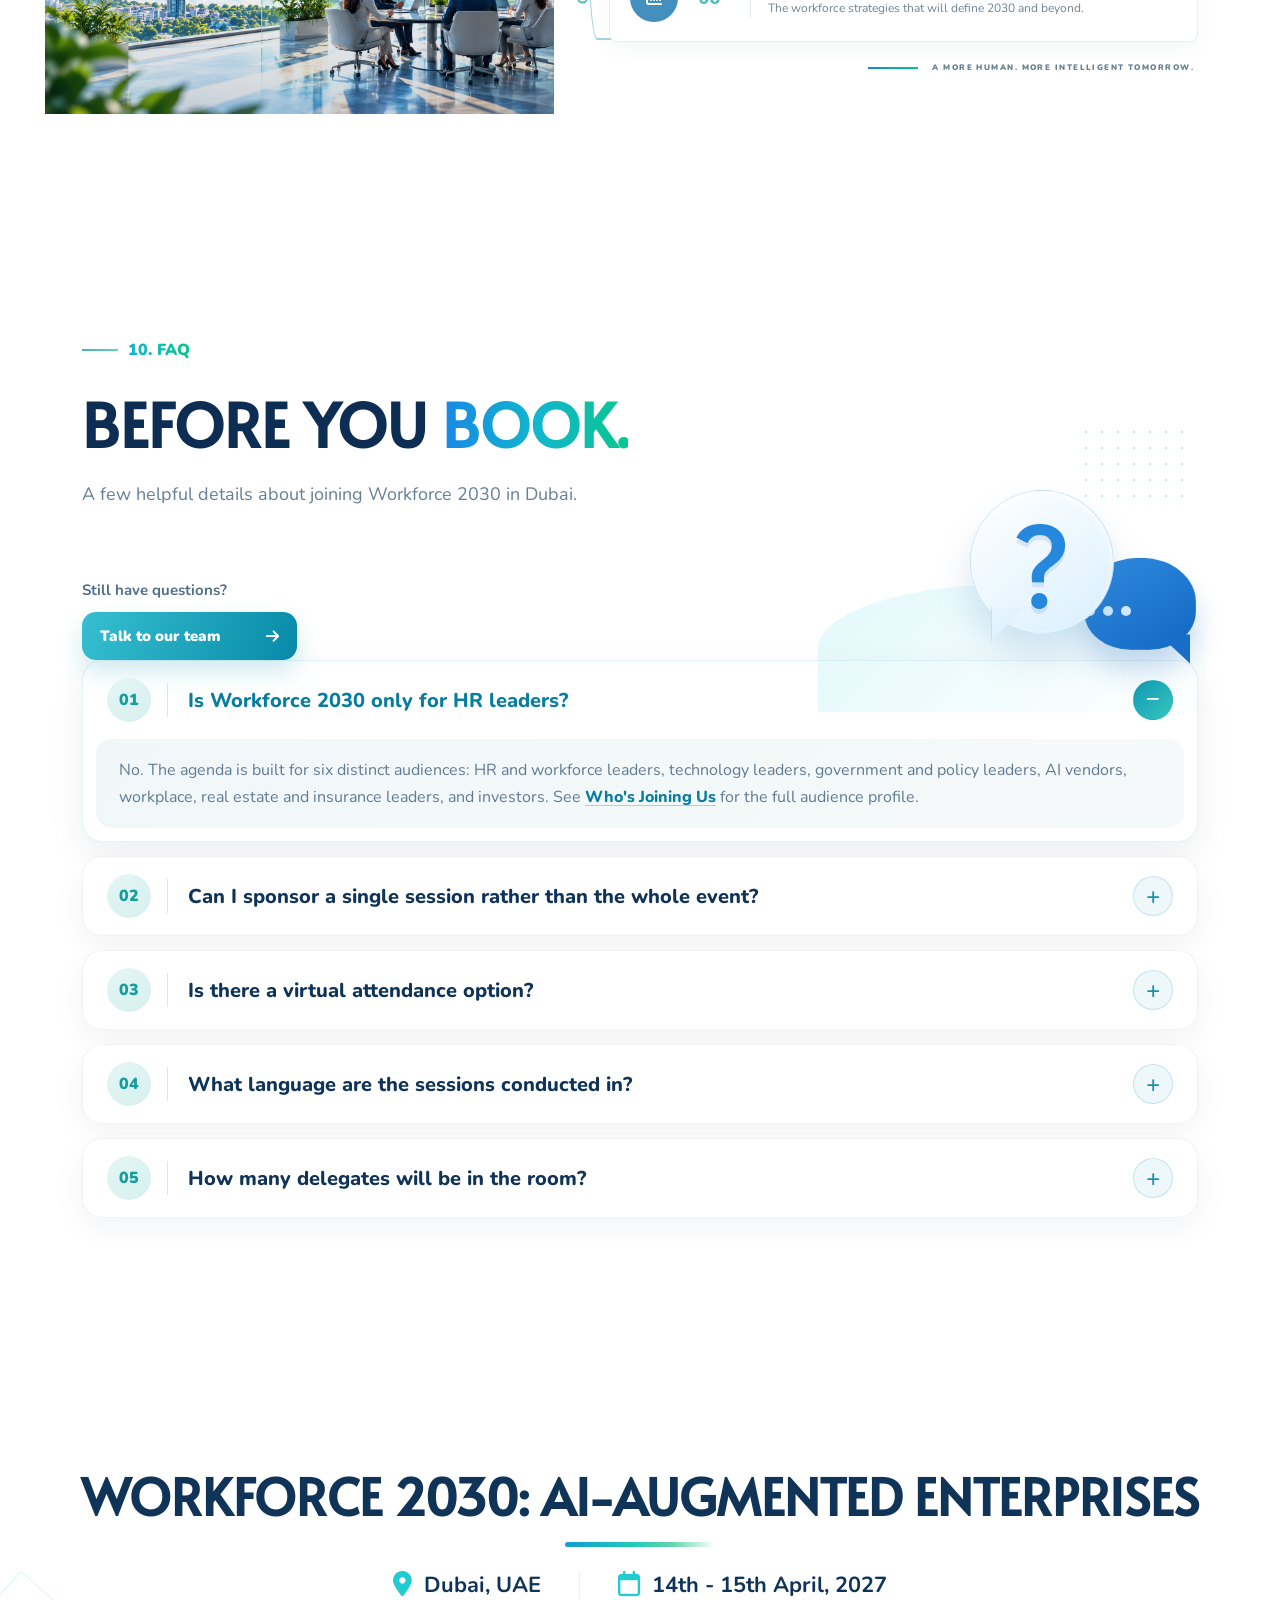
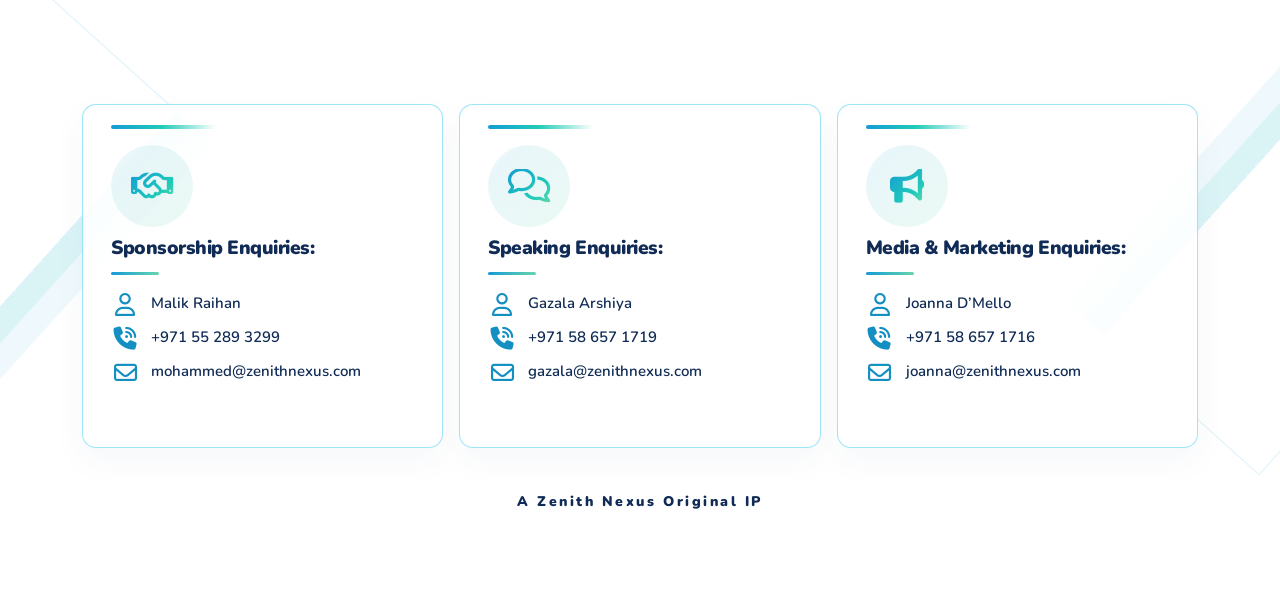
==== commit 69967d28: "changes" ====
--- a/about-us.html
+++ b/about-us.html
@@ -626,7 +626,7 @@
               </span>
               <span>
                 <i class="fa-regular fa-calendar" aria-hidden="true"></i>
-                27-28 January 2027
+                14th - 15th April, 2027
               </span>
             </div>
           </div>
--- a/style.css
+++ b/style.css
@@ -1,3 +1,11 @@
+@font-face {
+  font-family: "Kallisto Heavy";
+  src: url("./font/Kallisto_Heavy.otf") format("opentype");
+  font-style: normal;
+  font-weight: 900;
+  font-display: swap;
+}
+
 :root {
   --primary-color: #1686e7;
   --secondary-color: #09c878;
@@ -286,14 +294,14 @@
       90deg,
       rgba(3, 28, 54, 0.88) 0%,
       rgba(3, 28, 54, 0.76) 34%,
-      rgba(3, 28, 54, 0.25) 63%,
-      rgba(3, 28, 54, 0.08) 100%
+      rgb(3 28 54 / 44%) 63%,
+      rgb(3 28 54 / 56%) 100%
     ),
     linear-gradient(
       180deg,
       rgba(3, 28, 54, 0.12) 0%,
-      transparent 50%,
-      rgba(3, 28, 54, 0.34) 100%
+      #000000b0 50%,
+      rgb(3 28 54 / 59%) 100%
     );
 
   pointer-events: none;
@@ -344,7 +352,7 @@
 }
 
 .hero-content h1 {
-  max-width: 880px;
+  /* max-width: 880px; */
   margin: 0;
 
   color: #ffffff;
@@ -361,10 +369,7 @@
 }
 
 .hero-content h1 em {
-  background: linear-gradient(100deg, #19bdf2 0%, #24d7bb 60%, #4be3ae 100%);
-  -webkit-background-clip: text;
-  background-clip: text;
-  color: transparent;
+  color: #fff;
   font-style: normal;
 }
 
@@ -542,7 +547,7 @@
 }
 
 .hero-description {
-  max-width: 540px;
+  /* max-width: 540px; */
   margin: 22px 0 0;
 
   color: rgba(255, 255, 255, 0.88);
@@ -3549,8 +3554,6 @@
   color: #102b43;
   font-family: var(--heading-font);
   font-size: clamp(2rem, 4vw, 3.2rem);
-  letter-spacing: -0.045em;
-  line-height: 1.12;
 }
 
 .speakers-section-heading > p {
@@ -13592,7 +13595,7 @@
 }
 
 .enquiries-ip-line span {
-  height: 2px;
+  height: 0px;
   background: linear-gradient(
     90deg,
     transparent,
@@ -13706,13 +13709,62 @@
 }
 
 .hero-content h1 .hero-title-line:first-child {
+  font-family: "Kallisto Heavy", var(--heading-font);
+  font-weight: 900;
   white-space: nowrap;
+  background: linear-gradient(100deg, #19bdf2 0%, #24d7bb 60%, #4be3ae 100%);
+  -webkit-background-clip: text;
+  background-clip: text;
+  color: transparent;
 }
 
 @media (max-width: 575.98px) {
   .hero-content h1 {
     font-size: clamp(1.75rem, 7.4vw, 2.35rem);
   }
+}
+
+.hero-content-container > .row {
+  justify-content: center;
+}
+
+.hero-content {
+  max-width: 1100px;
+  margin: 0 auto;
+  text-align: center;
+}
+
+.hero-content h1 .hero-title-line {
+  display: block;
+}
+
+.hero-content h1 .hero-title-line:nth-child(2) {
+  font-size: clamp(1.1rem, 4.8vw, 3.75rem);
+  white-space: nowrap;
+}
+
+.hero-description {
+  text-align: center;
+}
+
+.hero-actions {
+  justify-content: center;
+}
+
+.hero-countdown-panel {
+  margin-right: auto;
+  margin-left: auto;
+}
+
+.hero-event-details,
+.hero-countdown {
+  justify-content: center;
+}
+
+.hero-stats {
+  max-width: 1100px;
+  margin-right: auto;
+  margin-left: auto;
 }
 
 .hero-social-links {
@@ -13818,6 +13870,40 @@
   outline-offset: 4px;
 }
 
+.floating-logo {
+  position: fixed;
+  right: 24px;
+  bottom: 154px;
+  z-index: 998;
+  display: grid;
+  width: 138px;
+  height: 54px;
+  place-items: center;
+  padding: 6px;
+
+  box-shadow: 0 10px 24px rgba(7, 42, 78, 0.24);
+  transition:
+    transform 0.2s ease,
+    box-shadow 0.2s ease;
+}
+
+.floating-logo img {
+  display: block;
+  width: 100%;
+  height: 100%;
+  object-fit: contain;
+}
+
+.floating-logo:hover {
+  transform: translateY(-3px);
+  box-shadow: 0 14px 28px rgba(7, 42, 78, 0.3);
+}
+
+.floating-logo:focus-visible {
+  outline: 3px solid #7dd3fc;
+  outline-offset: 4px;
+}
+
 .invitation-modal .modal-dialog {
   max-width: 720px;
 }
@@ -14043,6 +14129,13 @@
     font-size: 12px;
   }
 
+  .floating-logo {
+    right: 16px;
+    bottom: 144px;
+    width: 50px;
+    height: 50px;
+  }
+
   .invitation-modal .modal-dialog {
     margin: 12px;
   }
